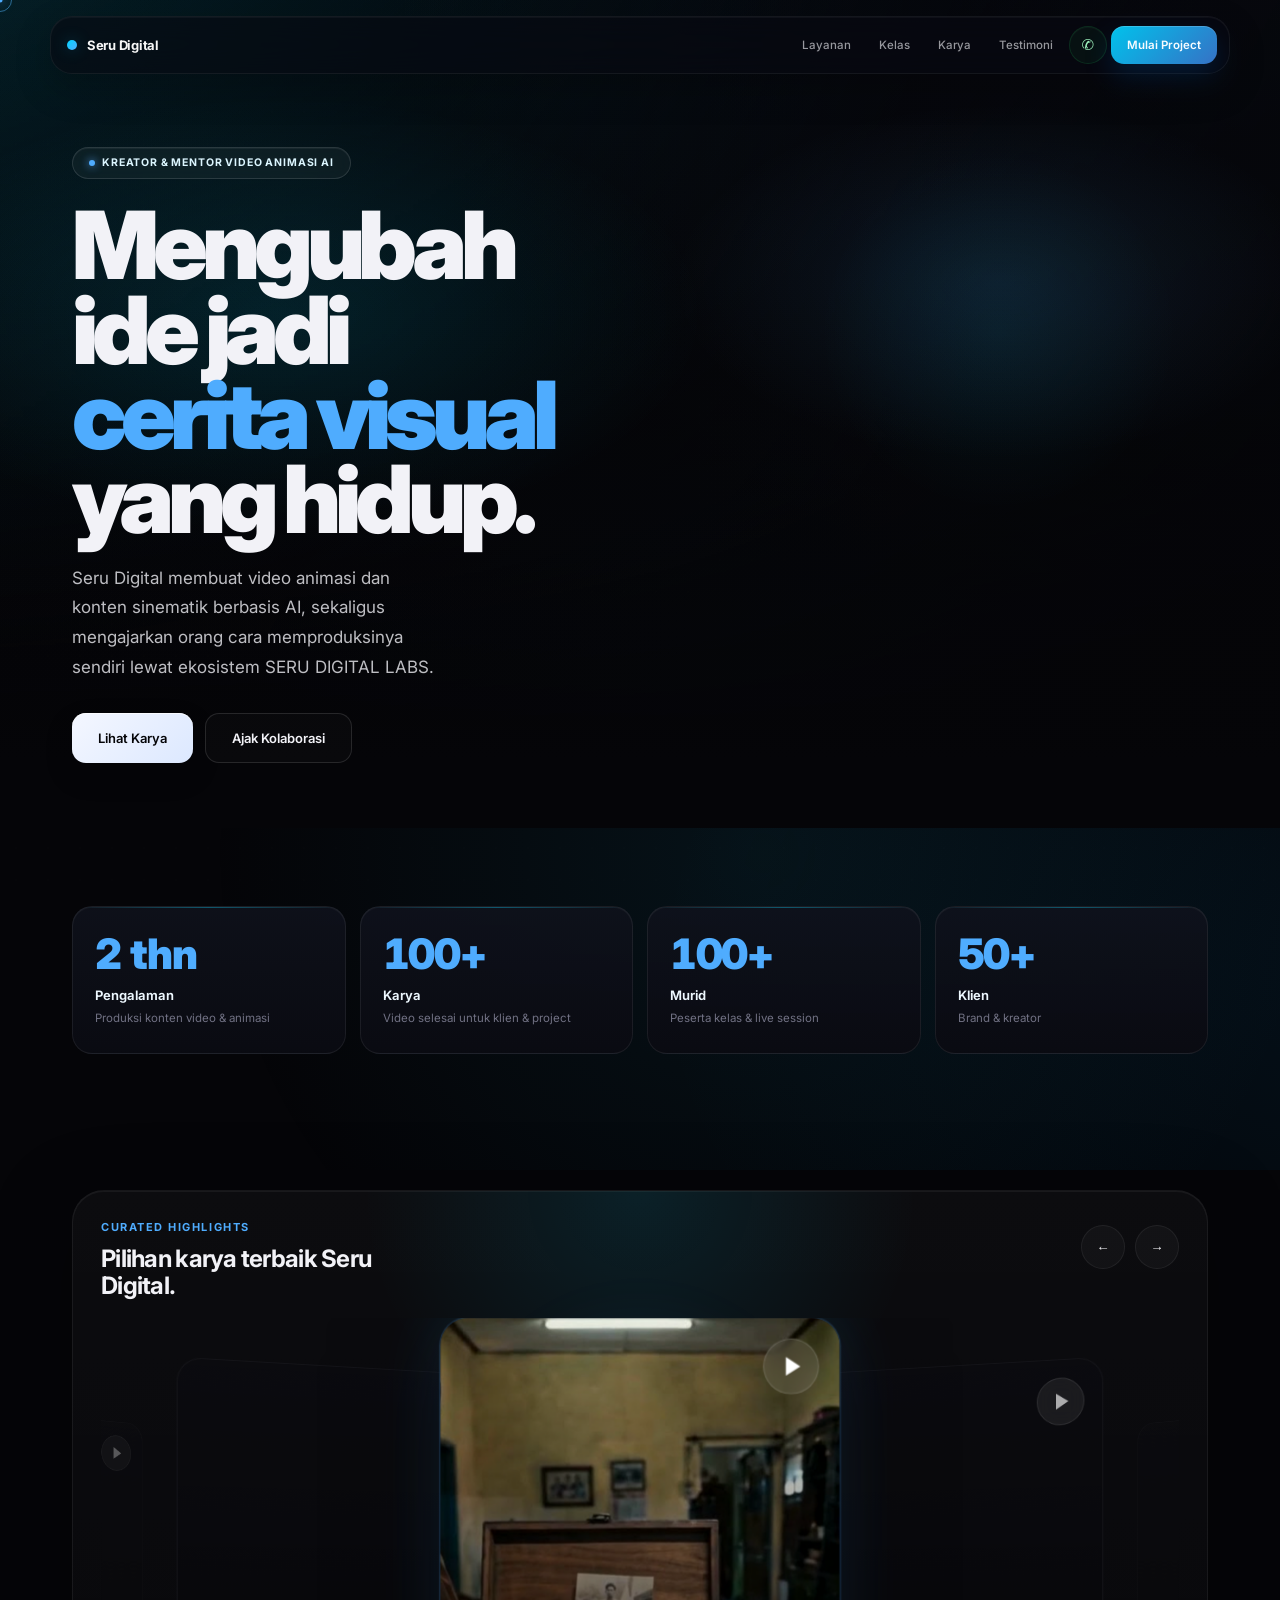
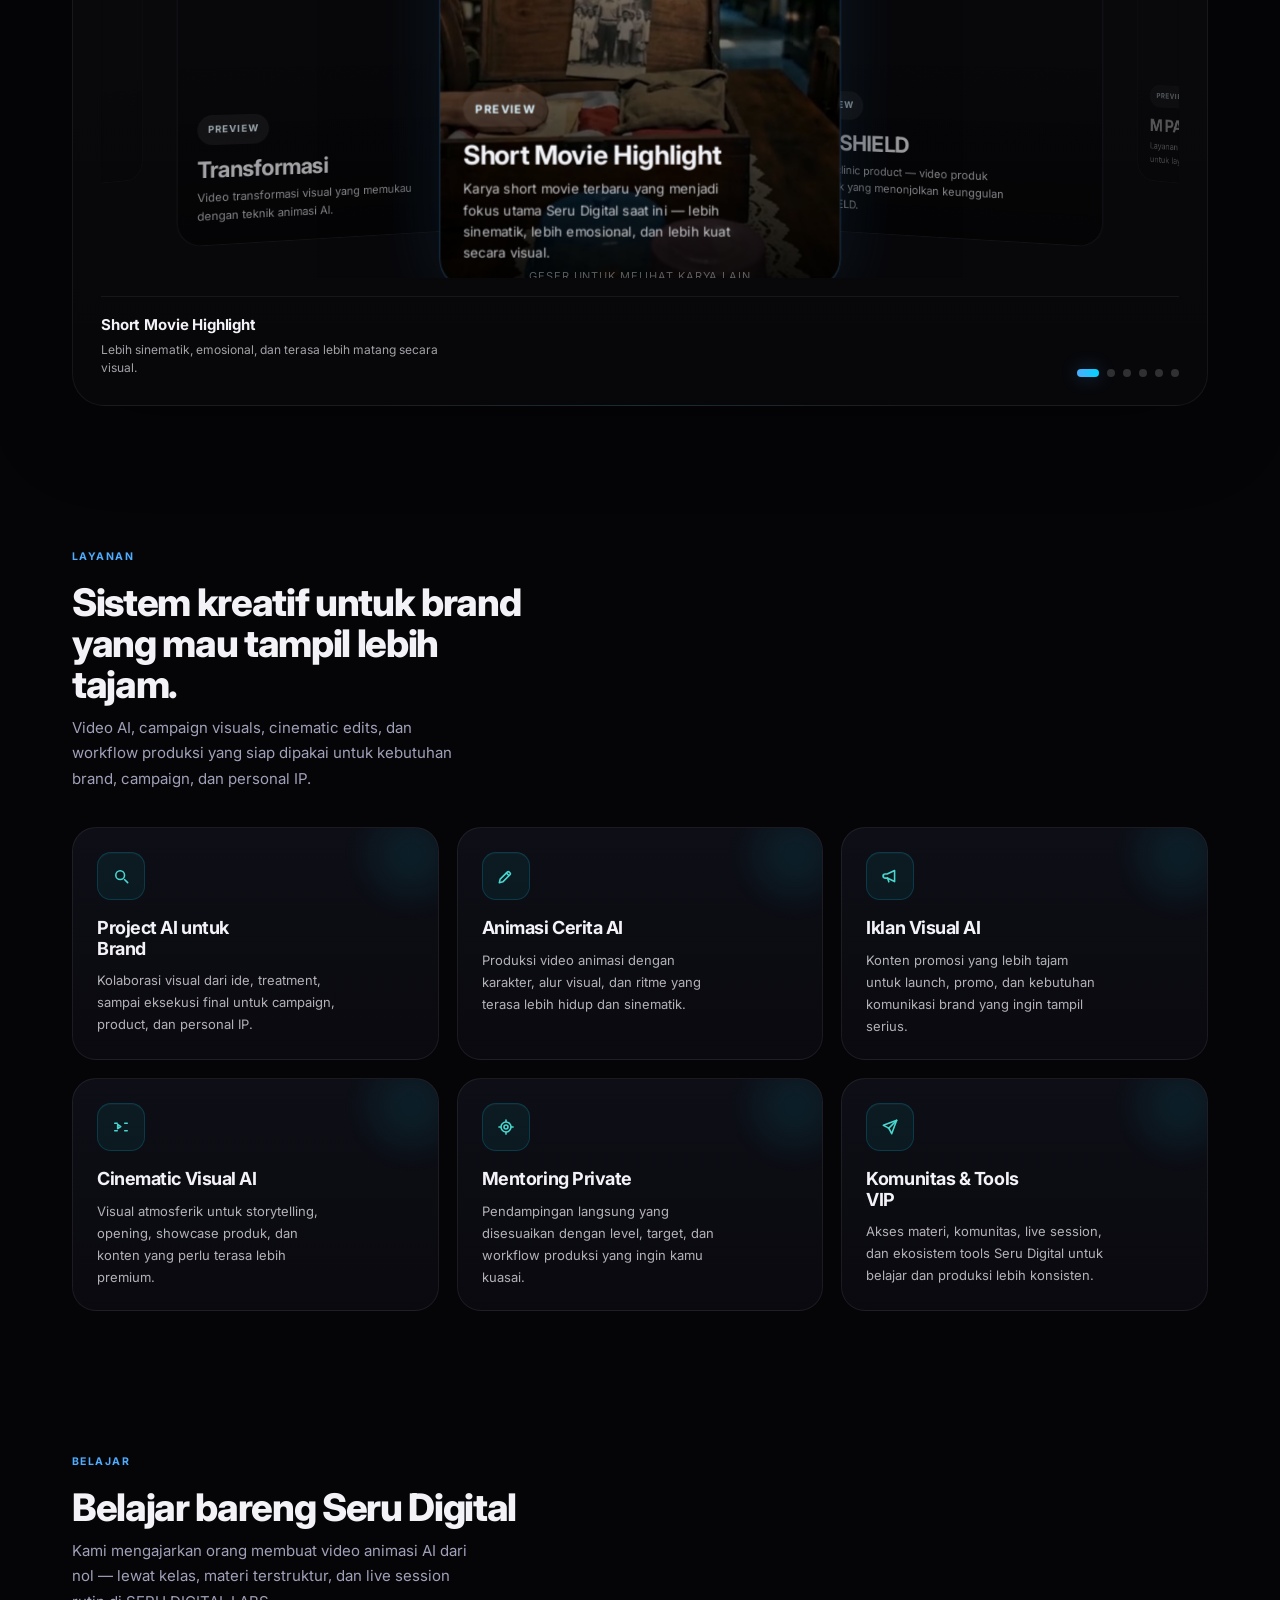
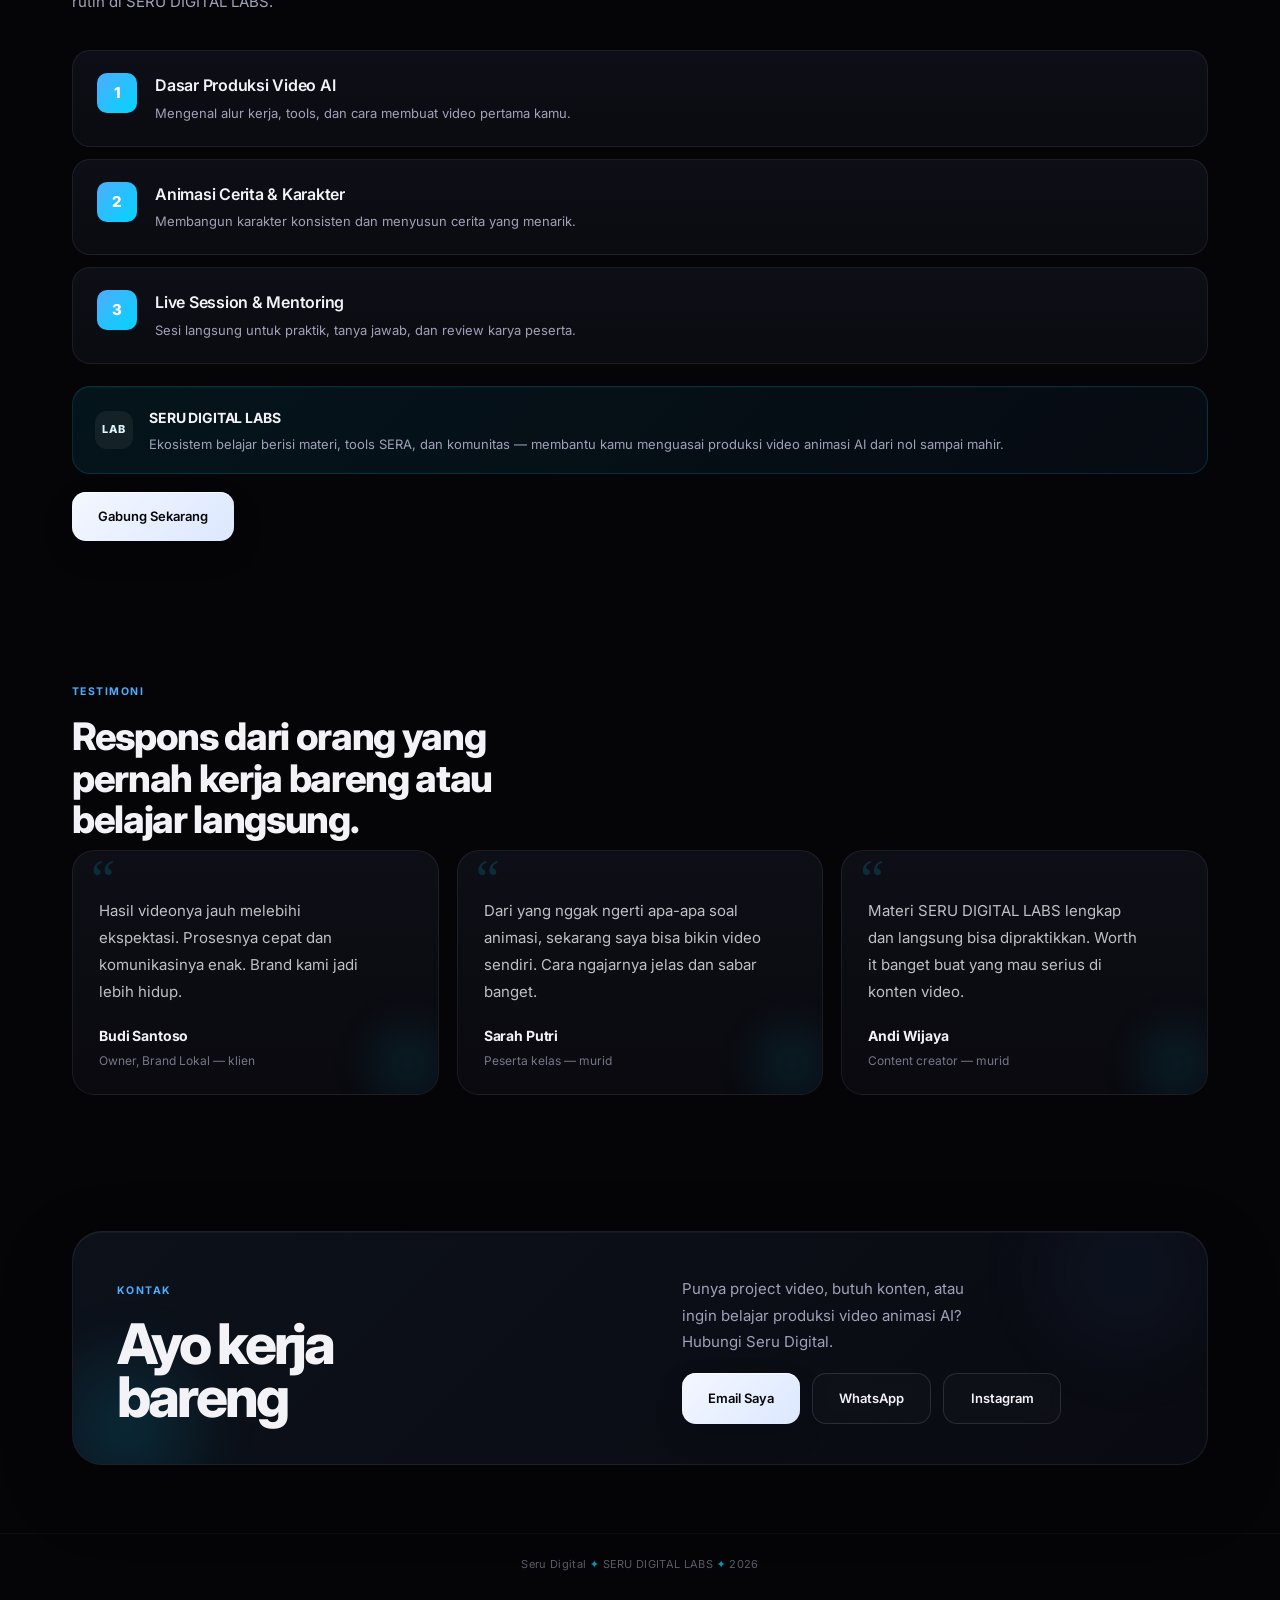
==== index.html @ b7c09e5e "refine: replace service letter badges with line icons" ====
<!DOCTYPE html>
<html lang="id">
<head>
<meta charset="UTF-8">
<meta name="viewport" content="width=device-width, initial-scale=1.0">
<title>Seru Digital</title>
<meta name="description" content="Seru Digital — Studio produksi video animasi & konten sinematik berbasis AI. Juga mentor kelas AI.">
<link rel="preconnect" href="https://fonts.googleapis.com">
<link rel="preconnect" href="https://fonts.gstatic.com" crossorigin>
<link href="https://fonts.googleapis.com/css2?family=Inter:opsz,wght@14..32,400;14..32,500;14..32,600;14..32,700;14..32,800;14..32,900&display=swap" rel="stylesheet">
<style>
:root{
  --bg:#050508;--s1:#0a0a10;--s2:#0f0f18;--s3:#151520;
  --t1:#f2f2f7;--t2:#a0a0b8;--t3:#5c5c72;
  --b1:rgba(255,255,255,.06);--b2:rgba(255,255,255,.10);--b3:rgba(255,255,255,.14);
  --accent:#4facfe;--accent2:#00d4ff;--glow:rgba(79,172,254,.14);
  --font:'Inter',system-ui,-apple-system,sans-serif;
  --maxw:1200px;--radius:14px;
}
*,*::before,*::after{box-sizing:border-box;margin:0;}
html{scroll-behavior:smooth;}
body{background:var(--bg);color:var(--t1);font-family:var(--font);line-height:1.6;-webkit-font-smoothing:antialiased;overflow-x:hidden;}
body::before{content:"";position:fixed;inset:-30%;z-index:-1;pointer-events:none;
  background:radial-gradient(ellipse at 14% 12%,rgba(0,210,255,.18),transparent 42%),
    radial-gradient(ellipse at 82% 18%,rgba(58,123,213,.15),transparent 38%),
    radial-gradient(ellipse at 56% 78%,rgba(14,116,144,.12),transparent 34%),
    radial-gradient(ellipse at 88% 86%,rgba(0,119,182,.10),transparent 30%);
  animation:aurora 26s ease-in-out infinite alternate;}
@keyframes aurora{0%{transform:translate(0,0) scale(1)}100%{transform:translate(30px,-22px) scale(1.08)}}

/* Subtle dot grid */
.bg-grid{position:fixed;inset:0;pointer-events:none;z-index:-1;opacity:.03;
  background-image:radial-gradient(rgba(255,255,255,.3) 1px,transparent 1px);
  background-size:32px 32px;}

/* Custom cursor */
.cursor{position:fixed;width:24px;height:24px;border-radius:50%;pointer-events:none;z-index:9999;
  border:1.5px solid rgba(79,172,254,.5);transform:translate(-50%,-50%);
  transition:width .2s,height .2s,border-color .2s;mix-blend-mode:screen;}
.cursor-dot{position:fixed;width:5px;height:5px;border-radius:50%;pointer-events:none;z-index:9999;
  background:var(--accent);transform:translate(-50%,-50%);box-shadow:0 0 12px var(--accent);}
.cursor.hover{width:48px;height:48px;border-color:var(--accent);background:rgba(79,172,254,.08);}
@media(max-width:768px),(pointer:coarse){.cursor,.cursor-dot{display:none;}}
img,svg,video{max-width:100%;display:block;}
a{color:inherit;text-decoration:none;}
::selection{background:var(--accent);color:#fff;}

.nav{position:fixed;top:16px;left:0;right:0;z-index:100;padding:0 18px;background:transparent;}
.nav-inner{max-width:1180px;margin:0 auto;padding:9px 12px 9px 16px;display:flex;align-items:center;justify-content:space-between;gap:16px;border:1px solid rgba(255,255,255,.06);border-radius:22px;background:rgba(8,10,18,.58);backdrop-filter:blur(18px);-webkit-backdrop-filter:blur(18px);box-shadow:0 14px 36px rgba(0,0,0,.22), inset 0 1px 0 rgba(255,255,255,.035);}
.nav-brand{display:flex;align-items:center;gap:10px;font-weight:700;font-size:13px;letter-spacing:-.02em;color:rgba(255,255,255,.97);}
.nav-brand::before{content:"";width:10px;height:10px;border-radius:50%;background:linear-gradient(135deg,var(--accent2),var(--accent));box-shadow:0 0 16px rgba(0,210,255,.28);}
.nav-menu{display:flex;gap:4px;align-items:center;}
.nav-menu a{font-size:11.5px;font-weight:500;padding:9px 12px;border-radius:999px;color:rgba(242,242,247,.62);transition:all .2s ease;}
.nav-menu a:hover{color:var(--t1);background:rgba(255,255,255,.035);}
.nav-wa{width:38px;height:38px;padding:0 !important;border-radius:999px !important;display:grid !important;place-items:center;border:1px solid rgba(37,211,102,.14);background:rgba(37,211,102,.05);color:#9cf1bc !important;box-shadow:inset 0 1px 0 rgba(255,255,255,.03);font-size:15px !important;}
.nav-wa:hover{transform:translateY(-1px);background:rgba(37,211,102,.09) !important;border-color:rgba(37,211,102,.22);color:#dcffe8 !important;box-shadow:none;}
.nav-cta{padding:10px 16px !important;border-radius:13px !important;font-size:11.5px !important;font-weight:600 !important;background:linear-gradient(135deg,rgba(0,210,255,.92),rgba(58,123,213,.92));color:#f7fcff!important;box-shadow:0 12px 28px rgba(0,85,170,.24), inset 0 1px 0 rgba(255,255,255,.18);}
.nav-cta:hover{transform:translateY(-1px);box-shadow:0 16px 30px rgba(0,85,170,.28), inset 0 1px 0 rgba(255,255,255,.22);filter:saturate(1.05);}
@media(max-width:768px){.nav-menu a:not(.nav-cta):not(.nav-wa){display:none;}.nav-inner{padding:8px 12px 8px 16px;}}

.hero{position:relative;min-height:92vh;display:flex;align-items:center;overflow:hidden;padding-top:82px;}
.hero-bg{position:absolute;inset:0;}
.hero-bg video{position:absolute;top:50%;left:50%;width:177.78vh;height:56.25vw;min-width:100%;min-height:100%;transform:translate(-50%,-50%);object-fit:cover;filter:brightness(.72) saturate(.94);}
.hero-bg::after{content:"";position:absolute;inset:0;
  background:radial-gradient(ellipse at 22% 38%,rgba(0,210,255,.11),transparent 30%),
    radial-gradient(ellipse at 78% 34%,rgba(79,172,254,.11),transparent 23%),
    radial-gradient(circle at 78% 40%,rgba(0,210,255,.07),transparent 16%),
    linear-gradient(90deg,rgba(5,5,8,.12) 0%,rgba(5,5,8,.28) 30%,rgba(5,5,8,.48) 52%,rgba(5,5,8,.72) 76%,rgba(5,5,8,.82) 100%),
    linear-gradient(180deg,rgba(5,5,8,.10),rgba(5,5,8,.48) 60%,var(--bg) 92%);}
.hero-content{position:relative;z-index:2;width:100%;max-width:var(--maxw);margin:0 auto;padding:0 32px;display:block;}
.hero-copy{max-width:690px;}
.hero-chip{display:inline-flex;align-items:center;gap:7px;padding:7px 16px;border:1px solid rgba(255,255,255,.12);border-radius:100px;
  font-size:10.5px;font-weight:700;letter-spacing:.08em;text-transform:uppercase;color:#dcf6ff;margin-bottom:24px;
  backdrop-filter:blur(8px);background:rgba(255,255,255,.04);animation:fadeUp .7s both;box-shadow:inset 0 1px 0 rgba(255,255,255,.05);}
.hero-chip::before{content:"";width:6px;height:6px;border-radius:50%;background:var(--accent);box-shadow:0 0 8px var(--accent);}
.hero h1{font-size:clamp(50px,7.4vw,94px);line-height:.9;font-weight:900;letter-spacing:-.065em;margin-bottom:22px;max-width:9.6ch;animation:fadeUp .7s .1s both;text-wrap:balance;}
.hero h1 em{font-style:normal;color:var(--accent);}
.hero-sub{font-size:clamp(14px,1.45vw,17px);color:rgba(242,242,247,.78);max-width:33ch;margin-bottom:30px;line-height:1.75;animation:fadeUp .7s .2s both;}
.hero-btns{display:flex;gap:12px;flex-wrap:wrap;animation:fadeUp .7s .3s both;}
.btn{display:inline-flex;align-items:center;gap:8px;padding:14px 26px;border-radius:14px;font-size:13px;font-weight:600;cursor:pointer;border:none;transition:all .25s;}
.btn-fill{background:linear-gradient(135deg,#f4f7ff,#dce8ff);color:#050508;box-shadow:0 12px 28px rgba(0,0,0,.18), inset 0 1px 0 rgba(255,255,255,.74);}
.btn-fill:hover{transform:translateY(-2px);box-shadow:0 14px 34px rgba(0,0,0,.24), inset 0 1px 0 rgba(255,255,255,.84);}
.btn-line{background:rgba(255,255,255,.02);color:var(--t1);border:1px solid rgba(255,255,255,.12);backdrop-filter:blur(6px);}
.btn-line:hover{transform:translateY(-2px);border-color:rgba(255,255,255,.22);background:rgba(255,255,255,.05);}
@keyframes fadeUp{from{opacity:0;transform:translateY(28px)}to{opacity:1;transform:translateY(0)}}
@media(max-width:600px){.hero{padding-top:100px;min-height:90vh;}.hero-content{padding:0 20px;}.hero-copy{max-width:none}}

.marquee-bar{background:linear-gradient(90deg,rgba(0,210,255,.06),rgba(0,180,255,.1),rgba(0,210,255,.06));border-bottom:1px solid rgba(0,210,255,.12);padding:8px 0;overflow:hidden;white-space:nowrap;position:relative;z-index:40;}
.marquee-inner{display:inline-flex;animation:scroll 20s linear infinite;gap:0;}
.marquee-inner span{color:rgba(0,210,255,.85);font-size:12.5px;font-weight:600;letter-spacing:.03em;padding:0 24px;}
@keyframes scroll{0%{transform:translateX(0)}100%{transform:translateX(-33.33%)}}

.section{padding:68px 0;position:relative;}
.section-inner{max-width:var(--maxw);margin:0 auto;padding:0 32px;}
.label{display:inline-block;font-size:10.5px;font-weight:700;letter-spacing:.14em;text-transform:uppercase;color:var(--accent);margin-bottom:16px;}
.section h2{font-size:clamp(24px,3.3vw,38px);font-weight:800;letter-spacing:-.035em;line-height:1.08;margin-bottom:10px;max-width:18ch;}
.section p.desc{color:rgba(242,242,247,.68);font-size:14px;max-width:40ch;margin-bottom:28px;line-height:1.7;}

/* Showcase reel */
.showcase-shell{position:relative;overflow:hidden;border:1px solid var(--b1);background:radial-gradient(circle at 50% 0%,rgba(0,212,255,.10),transparent 28%),linear-gradient(180deg,rgba(255,255,255,.03),rgba(255,255,255,.01));border-radius:32px;padding:28px;box-shadow:0 20px 80px rgba(0,0,0,.34), inset 0 1px 0 rgba(255,255,255,.05);}
.showcase-shell::before{content:"";position:absolute;left:50%;top:108px;transform:translateX(-50%);width:340px;height:340px;border-radius:50%;background:radial-gradient(circle,rgba(79,172,254,.20),rgba(79,172,254,0) 70%);filter:blur(24px);pointer-events:none;}
.showcase-top{display:flex;align-items:flex-start;justify-content:space-between;gap:24px;margin-bottom:18px;}
.showcase-kicker{font-size:11px;font-weight:700;letter-spacing:.14em;text-transform:uppercase;color:var(--accent);margin-bottom:8px;display:block;}
.showcase-top h3{font-size:clamp(18px,2vw,24px);line-height:1.15;letter-spacing:-.03em;max-width:20ch;font-weight:700;}
.showcase-nav{display:flex;gap:10px;flex:none;padding-top:6px;}
.showcase-btn{width:44px;height:44px;border-radius:50%;border:1px solid var(--b1);background:rgba(255,255,255,.03);color:var(--t1);cursor:pointer;transition:all .25s;}
.showcase-btn:hover{border-color:var(--accent);color:var(--accent);box-shadow:0 0 24px rgba(79,172,254,.18);}
.showcase-stage{position:relative;perspective:1800px;height:560px;padding:8px 0 0;overflow:hidden;user-select:none;touch-action:pan-y;cursor:grab;}
.showcase-stage.dragging{cursor:grabbing;}
.showcase-track{position:relative;height:100%;transform-style:preserve-3d;}
.showcase-caption{display:flex;justify-content:space-between;gap:18px;align-items:flex-end;margin-top:18px;padding-top:16px;border-top:1px solid rgba(255,255,255,.06);color:rgba(242,242,247,.66);font-size:12px;}
.showcase-caption strong{color:var(--t1);font-size:15px;display:block;margin-bottom:4px;letter-spacing:-.01em;}
.showcase-caption span{display:block;max-width:46ch;line-height:1.5;}
.showcase-dots{display:flex;gap:8px;align-items:center;flex:none;}
.showcase-dot{width:8px;height:8px;border-radius:50%;background:rgba(255,255,255,.16);transition:all .25s;}
.showcase-dot.active{width:22px;border-radius:999px;background:linear-gradient(90deg,var(--accent),var(--accent2));box-shadow:0 0 18px rgba(79,172,254,.3);}
.reel-card{position:absolute;top:0;left:50%;width:36%;height:100%;min-width:260px;border-radius:28px;overflow:hidden;border:1px solid var(--b1);background:var(--s1);cursor:pointer;transition:border-color .3s,box-shadow .45s,filter .25s;transform-style:preserve-3d;will-change:transform,opacity;}
.reel-card::before{content:"";position:absolute;inset:0;background:linear-gradient(180deg,rgba(0,0,0,.04),rgba(0,0,0,.62) 72%,rgba(0,0,0,.92));z-index:1;}
.reel-card img,.reel-card .reel-bg{position:absolute;inset:0;width:100%;height:100%;object-fit:cover;}
.reel-card.is-active{box-shadow:0 26px 100px rgba(0,0,0,.50),0 0 65px rgba(79,172,254,.16);border-color:rgba(79,172,254,.30);}
.reel-card:hover{border-color:rgba(79,172,254,.35);}
.showcase-stage::after{content:"Geser untuk melihat karya lain";position:absolute;left:50%;bottom:-8px;transform:translateX(-50%);font-size:11px;letter-spacing:.08em;text-transform:uppercase;color:rgba(255,255,255,.34);pointer-events:none;}
.reel-play{position:absolute;top:20px;right:20px;z-index:2;width:54px;height:54px;border-radius:50%;display:grid;place-items:center;background:rgba(255,255,255,.10);backdrop-filter:blur(10px);border:1px solid rgba(255,255,255,.16);}
.reel-play::before{content:"";display:block;margin-left:4px;border-left:14px solid #fff;border-top:9px solid transparent;border-bottom:9px solid transparent;}
.reel-meta{position:absolute;left:22px;right:22px;bottom:22px;z-index:2;}
.reel-pill{display:inline-flex;align-items:center;gap:8px;padding:8px 12px;border-radius:999px;background:rgba(255,255,255,.08);backdrop-filter:blur(12px);font-size:11px;font-weight:700;letter-spacing:.1em;text-transform:uppercase;color:#dff5ff;margin-bottom:14px;}
.reel-meta h4{font-size:clamp(18px,2vw,28px);line-height:1.08;letter-spacing:-.03em;margin-bottom:8px;}
.reel-meta p{color:rgba(242,242,247,.8);font-size:13px;max-width:34ch;}
@media(max-width:980px){.showcase-stage{height:430px}.reel-card{width:62%;min-width:0}.reel-card.pos-left,.reel-card.pos-right{opacity:.22}.reel-card.pos-far-left,.reel-card.pos-far-right{display:none}.showcase-top h3{max-width:16ch}.showcase-caption{flex-direction:column;align-items:flex-start;}}
@media(max-width:640px){.showcase-shell{padding:18px}.showcase-top{align-items:center}.showcase-top h3{max-width:none;font-size:18px}.showcase-stage{height:360px}.reel-card{width:84%}.reel-card.pos-left,.reel-card.pos-right{opacity:0;pointer-events:none}.showcase-stage::after{font-size:10px;bottom:-2px}}
.section p.desc{color:var(--t2);font-size:15px;max-width:44ch;margin-bottom:36px;}

/* Premium micro-interactions */
@keyframes fadeUp{from{opacity:0;transform:translateY(28px)}to{opacity:1;transform:translateY(0)}}
.reveal{opacity:0;transform:translateY(20px);transition:all .7s cubic-bezier(.16,1,.3,1);}
.reveal.visible{opacity:1;transform:translateY(0);}

.stats-wrap{margin-top:10px;position:relative;z-index:4;}
.stats{display:grid;grid-template-columns:repeat(4,minmax(0,1fr));gap:14px;align-items:stretch;}

.stat{background:linear-gradient(180deg,rgba(15,18,28,.9),rgba(10,11,18,.98));border:1px solid rgba(255,255,255,.07);border-radius:20px;padding:26px 22px;transition:all .35s cubic-bezier(.16,1,.3,1);position:relative;overflow:hidden;box-shadow:inset 0 1px 0 rgba(255,255,255,.03);}
.stat::before{content:"";position:absolute;left:0;top:0;width:100%;height:1px;background:linear-gradient(90deg,rgba(0,210,255,0),rgba(0,210,255,.45),rgba(0,210,255,0));opacity:.75;}
.stat::after{content:"";position:absolute;inset:0;background:radial-gradient(circle at 50% 0%,var(--glow),transparent 70%);opacity:0;transition:opacity .4s;}
.stat:hover{transform:translateY(-4px);border-color:rgba(0,210,255,.24);box-shadow:0 18px 50px rgba(0,0,0,.34),0 0 28px rgba(79,172,254,.08);}
.stat:hover::after{opacity:1;}
.stat-val{font-size:clamp(32px,4vw,42px);font-weight:900;color:var(--accent);letter-spacing:-.03em;line-height:1;font-variant-numeric:tabular-nums;}
.stat-lbl{font-weight:650;margin-top:10px;font-size:13px;color:#eef8ff;}
.stat-sub{color:rgba(160,160,184,.68);font-size:11.5px;margin-top:4px;line-height:1.5;}
@media(max-width:760px){.stats{grid-template-columns:repeat(2,1fr)}.stats-wrap{margin-top:4px}}

/* About */
.about-text p{color:var(--t2);font-size:16px;line-height:1.75;margin-bottom:14px;}

/* Services */
.svc-grid{display:grid;grid-template-columns:repeat(3,1fr);gap:18px;}
@media(max-width:900px){.svc-grid{grid-template-columns:repeat(2,1fr)}}
@media(max-width:560px){.svc-grid{grid-template-columns:1fr}}
.svc-card{background:linear-gradient(180deg,rgba(15,16,24,.92),rgba(10,10,16,.94));border:1px solid rgba(255,255,255,.07);border-radius:24px;padding:24px 24px 22px;transition:all .3s;position:relative;overflow:hidden;min-height:228px;display:flex;flex-direction:column;}
.svc-card::before{content:"";position:absolute;right:-38px;top:-38px;width:130px;height:130px;border-radius:50%;background:radial-gradient(circle,rgba(0,210,255,.12),transparent 68%);filter:blur(12px);opacity:.9;pointer-events:none;}
.svc-card:hover{transform:translateY(-6px);border-color:rgba(0,210,255,.26);box-shadow:0 22px 54px rgba(0,0,0,.34),0 0 34px rgba(0,210,255,.10);}
.svc-ico{width:48px;height:48px;margin-bottom:18px;border-radius:14px;display:grid;place-items:center;align-self:flex-start;background:rgba(0,210,255,.06);border:1px solid rgba(0,210,255,.18);box-shadow:inset 0 1px 0 rgba(255,255,255,.03);color:#49e0d7;}
.svc-ico svg{width:20px;height:20px;stroke:currentColor;stroke-width:1.9;fill:none;stroke-linecap:round;stroke-linejoin:round;opacity:.96;}
.svc-card h3{font-size:18px;font-weight:700;margin-bottom:10px;letter-spacing:-.025em;max-width:15ch;line-height:1.14;position:relative;z-index:1;}
.svc-card p{color:rgba(242,242,247,.72);font-size:13px;line-height:1.7;position:relative;z-index:1;max-width:30ch;}

/* Classes */
.class-list{display:grid;gap:12px;margin-bottom:22px;}
.class-item{display:flex;gap:18px;align-items:flex-start;background:linear-gradient(180deg,rgba(15,16,24,.92),rgba(11,12,18,.96));border:1px solid rgba(255,255,255,.07);border-radius:18px;padding:22px 24px;transition:all .25s;}
.class-item:hover{border-color:rgba(0,210,255,.24);transform:translateX(4px);box-shadow:0 16px 36px rgba(0,0,0,.22);}
.class-num{flex:none;width:40px;height:40px;border-radius:10px;background:linear-gradient(135deg,var(--accent),var(--accent2));display:grid;place-items:center;font-weight:800;font-size:15px;color:#fff;}
.class-item h3{font-size:16px;font-weight:600;margin-bottom:4px;letter-spacing:-.015em;}
.class-item p{color:var(--t2);font-size:13px;margin:0;line-height:1.6;}
.note-box{display:flex;gap:16px;align-items:center;background:linear-gradient(135deg,rgba(0,210,255,.08),rgba(58,123,213,.05));border:1px solid rgba(0,210,255,.16);border-radius:18px;padding:18px 22px;box-shadow:inset 0 1px 0 rgba(255,255,255,.03);}
.note-ico{width:38px;height:38px;border-radius:12px;background:rgba(255,255,255,.06);display:grid;place-items:center;font-size:11px;font-weight:800;letter-spacing:.12em;text-transform:uppercase;color:#dff6ff;flex:none;}
.note-box strong{font-size:14px;font-weight:700;letter-spacing:-.01em;}
.note-box p{color:var(--t2);font-size:13px;line-height:1.6;margin-top:4px;}
.note-cta{margin-top:18px;display:flex;justify-content:flex-start;}

/* Portfolio Filters */
.filter-bar{display:flex;gap:8px;flex-wrap:wrap;margin-bottom:24px;}
.filter-chip{padding:8px 18px;border-radius:100px;font-size:12px;font-weight:600;cursor:pointer;border:1px solid var(--b1);color:var(--t2);background:var(--s1);transition:all .25s;}
.filter-chip:hover,.filter-chip.active{border-color:var(--accent);color:var(--accent);background:rgba(79,172,254,.06);box-shadow:0 0 20px rgba(79,172,254,.1);}
.filter-chip.active{background:rgba(79,172,254,.1);border-color:var(--accent);color:var(--accent);}

/* Video Grid */
.v-grid{display:grid;grid-template-columns:repeat(2,1fr);gap:16px;}
@media(max-width:700px){.v-grid{grid-template-columns:1fr;}}
.v-card{position:relative;border-radius:var(--radius);overflow:hidden;cursor:pointer;
  background:var(--s1);border:1px solid var(--b1);transition:all .35s;}
.v-card:hover{transform:translateY(-5px);border-color:var(--b3);box-shadow:0 24px 60px rgba(0,0,0,.45);}
.v-card:hover .v-play-ico{transform:scale(1.06);opacity:1;}
.v-card:hover .v-thumb img{transform:scale(1.04);}
.v-thumb{aspect-ratio:16/9;position:relative;overflow:hidden;background:var(--s2);}
.v-thumb img{width:100%;height:100%;object-fit:cover;transition:transform .5s;}
.v-short img{transform:scale(1.45);object-position:center 25%;}
.v-card:hover .v-short img{transform:scale(1.55);}
.v-thumb-bg{position:absolute;inset:0;background-size:cover!important;background-position:center!important;
  background-repeat:no-repeat;transition:transform .5s;transform:scale(1.25);}
.v-card:hover .v-thumb-bg{transform:scale(1.35);}
.v-card:hover .v-thumb img{transform:scale(1.08);}
.v-thumb::after{content:"";position:absolute;inset:0;background:linear-gradient(0deg,rgba(5,5,8,.7) 0%,transparent 35%,transparent 75%);}
.v-play{position:absolute;inset:0;display:grid;place-items:center;z-index:2;opacity:.35;transition:all .3s;}
.v-play-ico{width:54px;height:54px;border-radius:50%;background:rgba(0,0,0,.35);backdrop-filter:blur(6px);border:1.5px solid rgba(255,255,255,.18);display:grid;place-items:center;}
.v-play-ico::after{content:"";border-left:15px solid #fff;border-top:8px solid transparent;border-bottom:8px solid transparent;margin-left:2px;}
.v-body{padding:16px 20px 20px;position:relative;z-index:1;}
.v-cat{font-size:9.5px;font-weight:700;letter-spacing:.08em;text-transform:uppercase;color:var(--accent);margin-bottom:3px;}
.v-body h3{font-size:18px;font-weight:700;letter-spacing:-.01em;margin-bottom:3px;}
.v-desc{color:var(--t3);font-size:12px;line-height:1.4;}

/* Testimonials */
.testi-grid{display:grid;grid-template-columns:repeat(3,1fr);gap:18px;}
@media(max-width:980px){.testi-grid{grid-template-columns:1fr}}
.testi-card{background:linear-gradient(180deg,rgba(15,16,24,.92),rgba(10,10,16,.96));border:1px solid rgba(255,255,255,.07);border-radius:22px;padding:30px 26px 24px;position:relative;transition:all .3s;overflow:hidden;min-height:212px;display:flex;flex-direction:column;justify-content:space-between;}
.testi-card::after{content:"";position:absolute;right:-30px;bottom:-30px;width:120px;height:120px;border-radius:50%;background:radial-gradient(circle,rgba(0,210,255,.10),transparent 72%);filter:blur(14px);pointer-events:none;}
.testi-card:hover{border-color:rgba(0,210,255,.22);box-shadow:0 18px 42px rgba(0,0,0,.24);}
.testi-card::before{content:"\201C";position:absolute;top:2px;left:18px;font-size:54px;font-family:Georgia,serif;color:rgba(0,210,255,.16);line-height:1;}
.testi-q{margin:16px 0 20px;color:rgba(242,242,247,.78);font-size:15px;line-height:1.8;max-width:31ch;}
.testi-n{font-weight:700;font-size:14px;letter-spacing:-.01em;}
.testi-r{color:rgba(160,160,184,.72);font-size:12px;margin-top:4px;}

/* Contact */
.contact-box{padding:44px 44px 40px;background:linear-gradient(135deg,rgba(13,18,28,.94),rgba(10,11,18,.985));border:1px solid rgba(255,255,255,.07);border-radius:30px;box-shadow:0 24px 70px rgba(0,0,0,.26), inset 0 1px 0 rgba(255,255,255,.04);position:relative;overflow:hidden;display:grid;grid-template-columns:minmax(0,1.05fr) minmax(320px,.95fr);gap:34px;align-items:center;}
.contact-box::before{content:"";position:absolute;inset:auto auto -72px -56px;width:220px;height:220px;border-radius:50%;background:radial-gradient(circle,rgba(0,210,255,.14),transparent 70%);filter:blur(18px);pointer-events:none;}
.contact-box::after{content:"";position:absolute;top:-80px;right:-40px;width:240px;height:240px;border-radius:50%;background:radial-gradient(circle,rgba(58,123,213,.08),transparent 72%);filter:blur(26px);pointer-events:none;}
.contact-copy,.contact-actions{position:relative;z-index:1;}
.contact-copy .label{margin-bottom:18px;}
.contact-box h2{font-size:clamp(34px,4.8vw,56px);line-height:.95;letter-spacing:-.055em;margin:0;max-width:9ch;}
.contact-actions{display:flex;flex-direction:column;align-items:flex-start;gap:18px;}
.contact-box p{color:var(--t2);font-size:15px;line-height:1.75;max-width:35ch;margin:0;}
.contact-cta{display:flex;gap:12px;justify-content:flex-start;flex-wrap:wrap;}
.contact-cta .btn{min-width:118px;justify-content:center;}

footer{padding:22px 32px 34px;text-align:center;color:rgba(160,160,184,.55);font-size:11px;letter-spacing:.03em;border-top:1px solid rgba(255,255,255,.04);}
footer em{font-style:normal;color:rgba(0,210,255,.72);}
@media(max-width:860px){.contact-box{grid-template-columns:1fr;padding:38px 24px 34px;gap:18px;text-align:left;}.contact-box h2{max-width:12ch;font-size:clamp(30px,9vw,42px);}.contact-actions{align-items:flex-start;}.contact-cta{justify-content:flex-start;}.contact-cta .btn{min-width:0;}}

.modal{display:none;position:fixed;inset:0;z-index:200;background:rgba(0,0,0,.94);backdrop-filter:blur(12px);align-items:center;justify-content:center;}
.modal.open{display:flex;}
.modal-x{position:absolute;top:24px;right:24px;z-index:201;width:40px;height:40px;border-radius:50%;border:1px solid rgba(255,255,255,.12);background:rgba(0,0,0,.5);color:#fff;font-size:18px;cursor:pointer;display:grid;place-items:center;transition:all .2s;}
.modal-x:hover{background:rgba(255,255,255,.1);}
.modal-vid{width:min(92vw,1000px);aspect-ratio:16/9;}
.modal-vid iframe{width:100%;height:100%;border:0;border-radius:10px;}

.reveal{opacity:1;transform:none;transition:opacity .65s cubic-bezier(.25,.6,.2,1),transform .65s cubic-bezier(.25,.6,.2,1);}
.reveal.in{opacity:1;transform:translateY(0);}
@media(prefers-reduced-motion){.reveal{opacity:1;transform:none}}
</style></head><body>
<div class="bg-grid"></div>
<div class="cursor"></div>
<div class="cursor-dot"></div>
<div id="app"></div>
<script>
(function(){
let E=s=>{let d=document.createElement('span');d.textContent=s??"";return d.innerHTML;};
let ytId=u=>{let m=String(u??"").match(/(?:youtu\.be\/|youtube\.com\/(?:watch\?v=|embed\/|shorts\/))([\w-]{11})/);return m?m[1]:u;};
let thumb=id=>'https://i.ytimg.com/vi/'+id+'/maxresdefault.jpg';
let customThumbs={'v6Kiu2qaIsY':'/assets/shortmovie-highlight-hd.jpg'};
let nl2p=t=>String(t??"").split(/\n{2,}|\n/).filter(x=>x.trim()).map(p=>'<p>'+E(p)+'</p>').join('');

function sec(id,label,title,desc,body){
  return `<section id="${id}" class="section reveal"><div class="section-inner"><span class="label">${E(label)}</span><h2>${E(title)}</h2>${desc?`<p class="desc">${E(desc)}</p>`:''}${body}</div></section>`;
}

function serviceIcon(name='orbit'){
  const icons={
    orbit:`<svg viewBox="0 0 24 24" aria-hidden="true"><circle cx="11" cy="11" r="5.25"></circle><path d="M16.2 16.2L20 20"></path></svg>`,
    pen:`<svg viewBox="0 0 24 24" aria-hidden="true"><path d="M4 20l4.2-1 8.5-8.5a1.7 1.7 0 0 0 0-2.4l-.8-.8a1.7 1.7 0 0 0-2.4 0L5 15.8 4 20Z"></path><path d="M12.6 8.6l2.8 2.8"></path></svg>`,
    megaphone:`<svg viewBox="0 0 24 24" aria-hidden="true"><path d="M4 13.5V10.5"></path><path d="M6 14.5h2.6l8.9 4.2V5.3L8.6 9.5H6a2 2 0 0 0-2 2v1a2 2 0 0 0 2 2Z"></path><path d="M9 14.3 10.6 19"></path></svg>`,
    frame:`<svg viewBox="0 0 24 24" aria-hidden="true"><path d="M8 9l3.7 2.5L8 14z"></path><path d="M4.5 7.5h3"></path><path d="M4.5 16.5h3"></path><path d="M16.5 7.5h3"></path><path d="M16.5 16.5h3"></path></svg>`,
    target:`<svg viewBox="0 0 24 24" aria-hidden="true"><circle cx="12" cy="12" r="6"></circle><circle cx="12" cy="12" r="2.4"></circle><path d="M12 3.5v2"></path><path d="M12 18.5v2"></path><path d="M3.5 12h2"></path><path d="M18.5 12h2"></path></svg>`,
    send:`<svg viewBox="0 0 24 24" aria-hidden="true"><path d="M20 4 10.2 13.8"></path><path d="M20 4 14 20l-3.4-6.6L4 10z"></path></svg>`
  };
  return icons[name]||icons.orbit;
}

function render(){
  let D=window.SD||{};
  let brand=D.brand||"Seru Digital";
  let hvid=D.heroVideo||"/mascot.mp4";
  let vids=D.videos||[];

  let catAssign={};
  (D.videos||[]).forEach((v,i)=>{
    let t=v.title||'';let d=v.desc||'';
    if(/beauty|product|fashion|klinik|iklan|komersil/i.test(t+' '+d))catAssign[i]='Commercial';
    else if(/layanan|masyarakat|paspor|public|ilm/i.test(t+' '+d))catAssign[i]='Public Service';
    else if(/social|met gala|transform/i.test(t+' '+d))catAssign[i]='Social Content';
    else if(/edukasi|sejarah|pendidikan|education|talking/i.test(t+' '+d))catAssign[i]='Educational';
    else catAssign[i]='Commercial';
  });
  let usedCats=[...new Set(Object.values(catAssign))];

  let nav=`<nav class="nav"><div class="nav-inner"><span class="nav-brand">${E(brand)}</span><div class="nav-menu"><a href="#layanan">Layanan</a><a href="#kelas">Kelas</a><a href="#karya">Karya</a><a href="#testimoni">Testimoni</a>${D.whatsapp?`<a class="nav-wa" href="${E(D.whatsapp)}" target="_blank" aria-label="Chat WhatsApp">✆</a>`:''}<a class="nav-cta" href="#kontak">Mulai Project</a></div></div></nav>`;

  let heroBg=`<div class="hero-bg"><video autoplay muted loop playsinline preload="auto" src="${E(hvid)}"></video></div>`;
  let hero=`<section class="hero">${heroBg}<div class="hero-content"><div class="hero-copy">
    <span class="hero-chip">${E(D.heroEyebrow||'Kreator & Mentor Video Animasi AI')}</span>
    <h1>${(D.heroTitle||'Mengubah ide jadi cerita visual yang hidup.').replace('cerita visual','<em>cerita visual</em>')}</h1>
    <p class="hero-sub">${E(D.heroText||'Seru Digital membuat video animasi dan konten sinematik berbasis AI, sekaligus mengajarkan orang cara memproduksinya sendiri lewat ekosistem SERU DIGITAL LABS.')}</p>
    <div class="hero-btns"><a class="btn btn-fill" href="#karya">Lihat Karya</a><a class="btn btn-line" href="#kontak">Ajak Kolaborasi</a></div>
  </div></div></section>`;

  let featured=vids.slice(0,Math.min(vids.length,6));
  let reelCard=(v,pos)=>{
    if(!v)return '<div></div>';
    let id=ytId(v.youtube),img=id?(customThumbs[id]||thumb(id)):'';
    return `<article class="reel-card ${pos}" data-video="${E(v.youtube||'')}" tabindex="0"><img src="${E(img)}" alt="${E(v.title||'Video showcase')}" loading="lazy" onerror="this.src='https://img.youtube.com/vi/${id}/hqdefault.jpg'"><div class="reel-play"></div><div class="reel-meta"><div class="reel-pill">Featured Work</div><h4>${E(v.title||'Untitled')}</h4><p>${E(v.desc||'Karya pilihan Seru Digital untuk brand, storytelling, dan campaign visual.')}</p></div></article>`;
  };
  let showcaseSec='';
  if(featured.length>=1){
    showcaseSec=`<section id="karya" class="section reveal"><div class="section-inner"><div class="showcase-shell"><div class="showcase-top"><div><span class="showcase-kicker">Curated Highlights</span><h3>Pilihan karya terbaik Seru Digital.</h3></div><div class="showcase-nav"><button class="showcase-btn" id="showPrev" aria-label="Sebelumnya">←</button><button class="showcase-btn" id="showNext" aria-label="Berikutnya">→</button></div></div><div class="showcase-stage" id="showcaseStage"><div class="showcase-track" id="showcaseTrack" data-items='${E(JSON.stringify(featured))}'></div></div><div class="showcase-caption"><div><strong id="showcaseTitle">Featured Work</strong><span id="showcaseMeta">Selected project showcase</span></div><div class="showcase-dots" id="showcaseDots"></div></div></div></div></section>`;
  }

  let statsHtml='<div class="stats">'+(D.stats||[]).map(s=>`<div class="stat"><div class="stat-val" data-target="${E(s.value)}">0</div><div class="stat-lbl">${E(s.label)}</div><div class="stat-sub">${E(s.caption)}</div></div>`).join('')+'</div>';
  let statsSec=`<section id="stats" class="section reveal"><div class="section-inner"><div class="stats-wrap">${statsHtml}</div></div></section>`;

  let svcHtml='<div class="svc-grid">'+(D.services||[]).map(s=>`<div class="svc-card"><div class="svc-ico">${serviceIcon(s.icon)}</div><h3>${E(s.title)}</h3><p>${E(s.desc)}</p></div>`).join('')+'</div>';
  let svcSec=sec('layanan','Layanan','Sistem kreatif untuk brand yang mau tampil lebih tajam.','Video AI, campaign visuals, cinematic edits, dan workflow produksi yang siap dipakai untuk kebutuhan brand, campaign, dan personal IP.',svcHtml);

  let classHtml='<div class="class-list">'+(D.classItems||[]).map((c,i)=>`<div class="class-item"><div class="class-num">${i+1}</div><div><h3>${E(c.title)}</h3><p>${E(c.desc)}</p></div></div>`).join('')+
    '</div><div class="note-box"><div class="note-ico">LAB</div><div><strong>SERU DIGITAL LABS</strong><p>Ekosistem belajar berisi materi, tools SERA, dan komunitas — membantu kamu menguasai produksi video animasi AI dari nol sampai mahir.</p></div></div>'+
    '<div class="note-cta"><a class="btn btn-fill" href="'+(D.whatsapp||'#kontak')+'" target="_blank">Gabung Sekarang</a></div>';
  let classSec=sec('kelas','Belajar',D.classTitle||'Belajar bareng Seru Digital',D.classText||'Belajar produksi video AI tanpa bahasa ribet. Fokus ke workflow yang benar-benar kepakai buat bikin karya dan project klien.',classHtml);

  let filterBar='<div class="filter-bar"><button class="filter-chip active" data-cat="all">Semua</button>';
  usedCats.forEach(c=>{filterBar+=`<button class="filter-chip" data-cat="${E(c)}">${E(c)}</button>`;});
  filterBar+='</div>';

  let vidHtml='<div class="v-grid">'+(D.videos||[]).map((v,i)=>{
    let id=ytId(v.youtube),img=id?thumb(id):'';
    let isShort=/shorts/.test(v.youtube||'');
    let thumbHtml='';
    if(id){
      if(isShort){
        thumbHtml=`<div class="v-thumb-bg" style="background-image:url('${img}');background-size:cover;background-position:center"></div>`;
      }else{
        thumbHtml=`<img src="${E(img)}" alt="${E(v.title)}" loading="lazy" onerror="this.src='https://img.youtube.com/vi/${id}/sddefault.jpg'">`;
      }
    }
    return `<article class="v-card" data-cat="${E(catAssign[i]||'Commercial')}" data-video="${E(v.youtube)}"><div class="v-thumb${isShort?' v-short':''}">${thumbHtml}<div class="v-play"><div class="v-play-ico"></div></div></div><div class="v-body"><div class="v-cat">${E(catAssign[i]||'Commercial')}</div><h3>${E(v.title)}</h3><div class="v-desc">${E(v.desc)}</div></div></article>`;
  }).join('')+'</div>';
  let testiHtml='<div class="testi-grid">'+(D.testimonials||[]).map(t=>`<div class="testi-card"><p class="testi-q">${E(t.quote)}</p><div class="testi-n">${E(t.name)}</div><div class="testi-r">${E(t.meta)}</div></div>`).join('')+'</div>';
  let testiSec=sec('testimoni','Testimoni','Respons dari orang yang pernah kerja bareng atau belajar langsung.','',testiHtml);

  let ctBtns='<a class="btn btn-fill" href="mailto:'+E(D.email)+'">Email Saya</a>'+
    (D.whatsapp?'<a class="btn btn-line" href="'+E(D.whatsapp)+'" target="_blank">WhatsApp</a>':'')+
    (D.instagram?'<a class="btn btn-line" href="'+E(D.instagram)+'" target="_blank">Instagram</a>':'');
  let contactSec=`<section id="kontak" class="section reveal"><div class="section-inner"><div class="contact-box"><div class="contact-copy"><span class="label">Kontak</span><h2>${E(D.contactTitle||'Ayo kerja bareng')}</h2></div><div class="contact-actions"><p>${E(D.contactText||'Punya project video, butuh konten, atau ingin belajar? Hubungi Seru Digital.')}</p><div class="contact-cta">${ctBtns}</div></div></div></div></section>`;

  let footer=`<footer>${E(brand)} <em>✦</em> SERU DIGITAL LABS <em>✦</em> 2026</footer>`;
  let modal=`<div class="modal" id="videoModal"><button class="modal-x" id="modalClose">&times;</button><div class="modal-vid"><iframe id="modalIframe" src="" allow="autoplay;encrypted-media" allowfullscreen></iframe></div></div>`;

  document.getElementById("app").innerHTML=nav+hero+statsSec+showcaseSec+svcSec+classSec+testiSec+contactSec+footer+modal;
  init();
}

function init(){
  let showcaseTrack=document.getElementById('showcaseTrack');
  if(showcaseTrack){
    let showcaseStage=document.getElementById('showcaseStage');
    let items=[];
    try{items=JSON.parse(showcaseTrack.dataset.items||'[]')}catch{}
    let progress=0;
    let drag={active:false,startX:0,currentX:0,moved:false,startProgress:0};
    let dots=document.getElementById('showcaseDots');
    let titleEl=document.getElementById('showcaseTitle');
    let metaEl=document.getElementById('showcaseMeta');
    if(dots){dots.innerHTML=items.map((_,i)=>`<span class="showcase-dot${i===0?' active':''}"></span>`).join('');}
    const rel=(i,p=progress)=>{
      let diff=i-p;
      let half=items.length/2;
      while(diff>half) diff-=items.length;
      while(diff<-half) diff+=items.length;
      return diff;
    };
    const applyTransforms=()=>{
      if(!items.length)return;
      let cards=showcaseTrack.querySelectorAll('.reel-card');
      cards.forEach((card,i)=>{
        let r=rel(i);
        let abs=Math.abs(r);
        let x=r*305;
        let scale=Math.max(.58,1-(abs*.16));
        let rot=-r*26;
        let opacity=Math.max(0,1-(abs*.34));
        let z=60-(abs*28);
        let blur=Math.max(0,(abs-1.4)*1.2);
        card.style.transform=`translateX(calc(-50% + ${x}px)) rotateY(${rot}deg) scale(${scale}) translateZ(${z}px)`;
        card.style.opacity=String(opacity);
        card.style.zIndex=String(Math.round(100-abs*10));
        card.style.filter=`blur(${blur}px) saturate(${Math.max(.68,1-abs*.12)})`;
        card.classList.toggle('is-active', abs<0.5);
        card.style.pointerEvents = abs>2.6 ? 'none' : 'auto';
      });
      let cur=items[((Math.round(progress)%items.length)+items.length)%items.length];
      if(titleEl) titleEl.textContent=cur.title||'Featured Work';
      if(metaEl) metaEl.textContent=(cur.desc||'Selected project showcase').replace('Karya short movie terbaru yang menjadi fokus utama Seru Digital saat ini — ','').replace('lebih sinematik, lebih emosional, dan lebih kuat secara visual.','Lebih sinematik, emosional, dan terasa lebih matang secara visual.');
      dots?.querySelectorAll('.showcase-dot').forEach((d,i)=>d.classList.toggle('active',i===((Math.round(progress)%items.length)+items.length)%items.length));
    };
    let paint=()=>{
      if(!items.length)return;
      showcaseTrack.innerHTML=items.map((v,i)=>{
        let id=ytId(v.youtube),img=id?(customThumbs[id]||thumb(id)):'';
        return `<article class="reel-card" data-index="${i}" data-video="${E(v.youtube||'')}" tabindex="0"><img src="${E(img)}" alt="${E(v.title||'Video showcase')}" loading="lazy" onerror="this.src='https://img.youtube.com/vi/${id}/hqdefault.jpg'"><div class="reel-play"></div><div class="reel-meta"><div class="reel-pill">Preview</div><h4>${E(v.title||'Untitled')}</h4><p>${E(v.desc||'Karya pilihan Seru Digital.')}</p></div></article>`;
      }).join('');
      showcaseTrack.querySelectorAll('.reel-card').forEach(c=>c.addEventListener('click',()=>{
        if(drag.moved){drag.moved=false;return;}
        let vid=c.dataset.video,id=ytId(vid),modal=document.getElementById('videoModal'),iframe=document.getElementById('modalIframe');if(!id)return;iframe.src='https://www.youtube.com/embed/'+id+'?autoplay=1&rel=0';modal.classList.add('open');document.body.style.overflow='hidden';
      }));
      applyTransforms();
    };
    paint();
    document.getElementById('showPrev')?.addEventListener('click',()=>{progress-=1;applyTransforms();});
    document.getElementById('showNext')?.addEventListener('click',()=>{progress+=1;applyTransforms();});
    let start=(x)=>{drag.active=true;drag.startX=x;drag.currentX=x;drag.moved=false;drag.startProgress=progress;showcaseStage.classList.add('dragging');};
    let move=(x)=>{if(!drag.active)return; drag.currentX=x; let dx=x-drag.startX; if(Math.abs(dx)>8) drag.moved=true; progress=drag.startProgress-(dx/260); applyTransforms();};
    let end=(x)=>{if(!drag.active)return; drag.active=false; showcaseStage.classList.remove('dragging'); let target=Math.round(progress); let startP=progress; let startT=performance.now(); let dur=320; let anim=(now)=>{ let t=Math.min(1,(now-startT)/dur); let e=1-Math.pow(1-t,3); progress=startP+(target-startP)*e; applyTransforms(); if(t<1) requestAnimationFrame(anim); else progress=target; }; requestAnimationFrame(anim); };
    showcaseStage.addEventListener('mousedown',e=>start(e.clientX));
    window.addEventListener('mousemove',e=>move(e.clientX));
    window.addEventListener('mouseup',e=>end(e.clientX));
    showcaseStage.addEventListener('touchstart',e=>start(e.touches[0].clientX),{passive:true});
    window.addEventListener('touchmove',e=>move(e.touches[0].clientX),{passive:true});
    window.addEventListener('touchend',e=>end((e.changedTouches&&e.changedTouches[0]&&e.changedTouches[0].clientX)||drag.startX),{passive:true});
    // auto-rotate dimatikan dulu agar tidak bentrok dengan progress-based wheel
  }

  document.querySelectorAll('a[href^="#"]').forEach(a=>a.addEventListener("click",function(e){
    e.preventDefault();let t=document.querySelector(this.getAttribute("href"));if(t)t.scrollIntoView({behavior:"smooth"});
  }));
  let formatStatValue=(raw,v)=> raw.includes('thn') ? `${v} thn` : `${v}${raw.replace(/[\d\s]/g,'')||''}`;
  let animateStatCounter=(el)=>{
    if(!el) return;
    let raw=(el.dataset.target||'0').trim();
    let num=parseInt(raw.replace(/\D/g,''),10)||0;
    let duration=950;
    let start=null;
    let token=String(Date.now()+Math.random());
    el.dataset.animToken=token;
    el.textContent=formatStatValue(raw,0);
    let tick=(ts)=>{
      if(el.dataset.animToken!==token) return;
      if(start===null) start=ts;
      let p=Math.min(1,(ts-start)/duration);
      let eased=1-Math.pow(1-p,3);
      let current=Math.round(num*eased);
      el.textContent=formatStatValue(raw,current);
      if(p<1) requestAnimationFrame(tick);
      else el.textContent=raw;
    };
    requestAnimationFrame(tick);
  };
  let bindStatCounters=()=>{
    let cards=document.querySelectorAll('.stat');
    if(!cards.length) return;
    cards.forEach(card=>{
      let val=card.querySelector('.stat-val[data-target]');
      if(!val) return;
      val.textContent=(val.dataset.target||'0').trim();
      let trigger=()=>animateStatCounter(val);
      card.addEventListener('mouseenter',trigger);
      card.addEventListener('focusin',trigger);
    });
  };
  bindStatCounters();
  document.querySelector(".filter-bar")?.addEventListener("click",function(e){
    let btn=e.target.closest(".filter-chip");if(!btn)return;
    this.querySelectorAll(".filter-chip").forEach(b=>b.classList.remove("active"));
    btn.classList.add("active");
    document.querySelectorAll(".v-card").forEach(c=>c.style.display=(btn.dataset.cat==="all"||c.dataset.cat===btn.dataset.cat)?"":"none");
  });
  let modal=document.getElementById("videoModal"),iframe=document.getElementById("modalIframe");
  document.querySelectorAll(".v-card").forEach(c=>c.addEventListener("click",()=>{
    let vid=c.dataset.video,id=ytId(vid);if(!id)return;
    iframe.src="https://www.youtube.com/embed/"+id+"?autoplay=1&rel=0";modal.classList.add("open");document.body.style.overflow="hidden";
  }));
  let close=()=>{modal.classList.remove("open");iframe.src="";document.body.style.overflow="";};
  document.getElementById("modalClose").addEventListener("click",close);
  modal.addEventListener("click",e=>{if(e.target===modal)close()});
  document.addEventListener("keydown",e=>{if(e.key==="Escape")close()});
  let obs=new IntersectionObserver((es)=>{es.forEach(e=>{if(e.isIntersecting){e.target.classList.add("in");obs.unobserve(e.target);}})},{threshold:.06,rootMargin:"0px 0px -16px 0px"});
  document.querySelectorAll(".reveal").forEach(el=>{el.classList.add("in");obs.observe(el);});
  // Custom cursor
  let cr=document.querySelector(".cursor"),cd=document.querySelector(".cursor-dot");
  document.addEventListener("mousemove",e=>{let x=e.clientX,y=e.clientY;cr.style.left=x+"px";cr.style.top=y+"px";cd.style.left=x+"px";cd.style.top=y+"px";});
  document.querySelectorAll("a,button,.v-card,.filter-chip,.btn").forEach(el=>{
    el.addEventListener("mouseenter",()=>cr.classList.add("hover"));
    el.addEventListener("mouseleave",()=>cr.classList.remove("hover"));
  });
}

window.SD={};
fetch("data/content.json",{cache:"no-store"}).then(r=>r.ok?r.json():null).then(j=>{window.SD=j||{};render();}).catch(()=>render());
})();
</script></body></html>
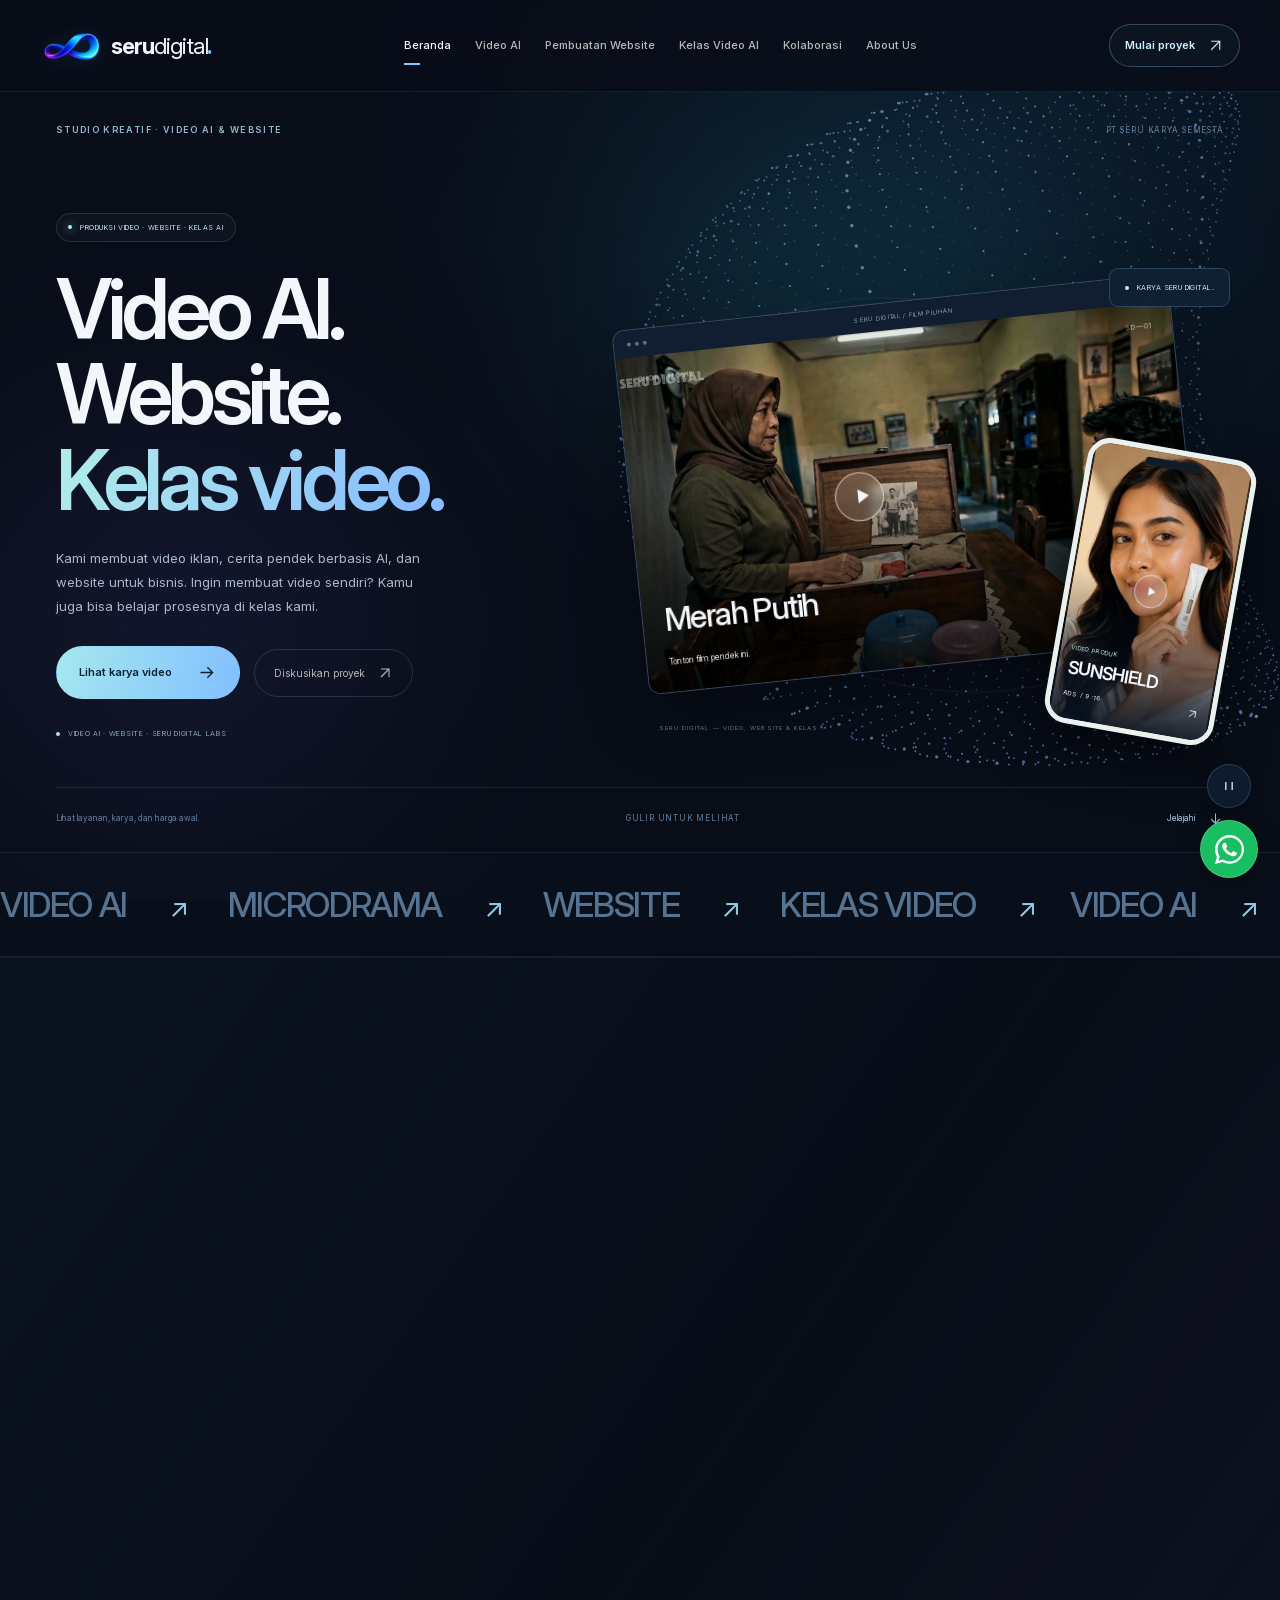
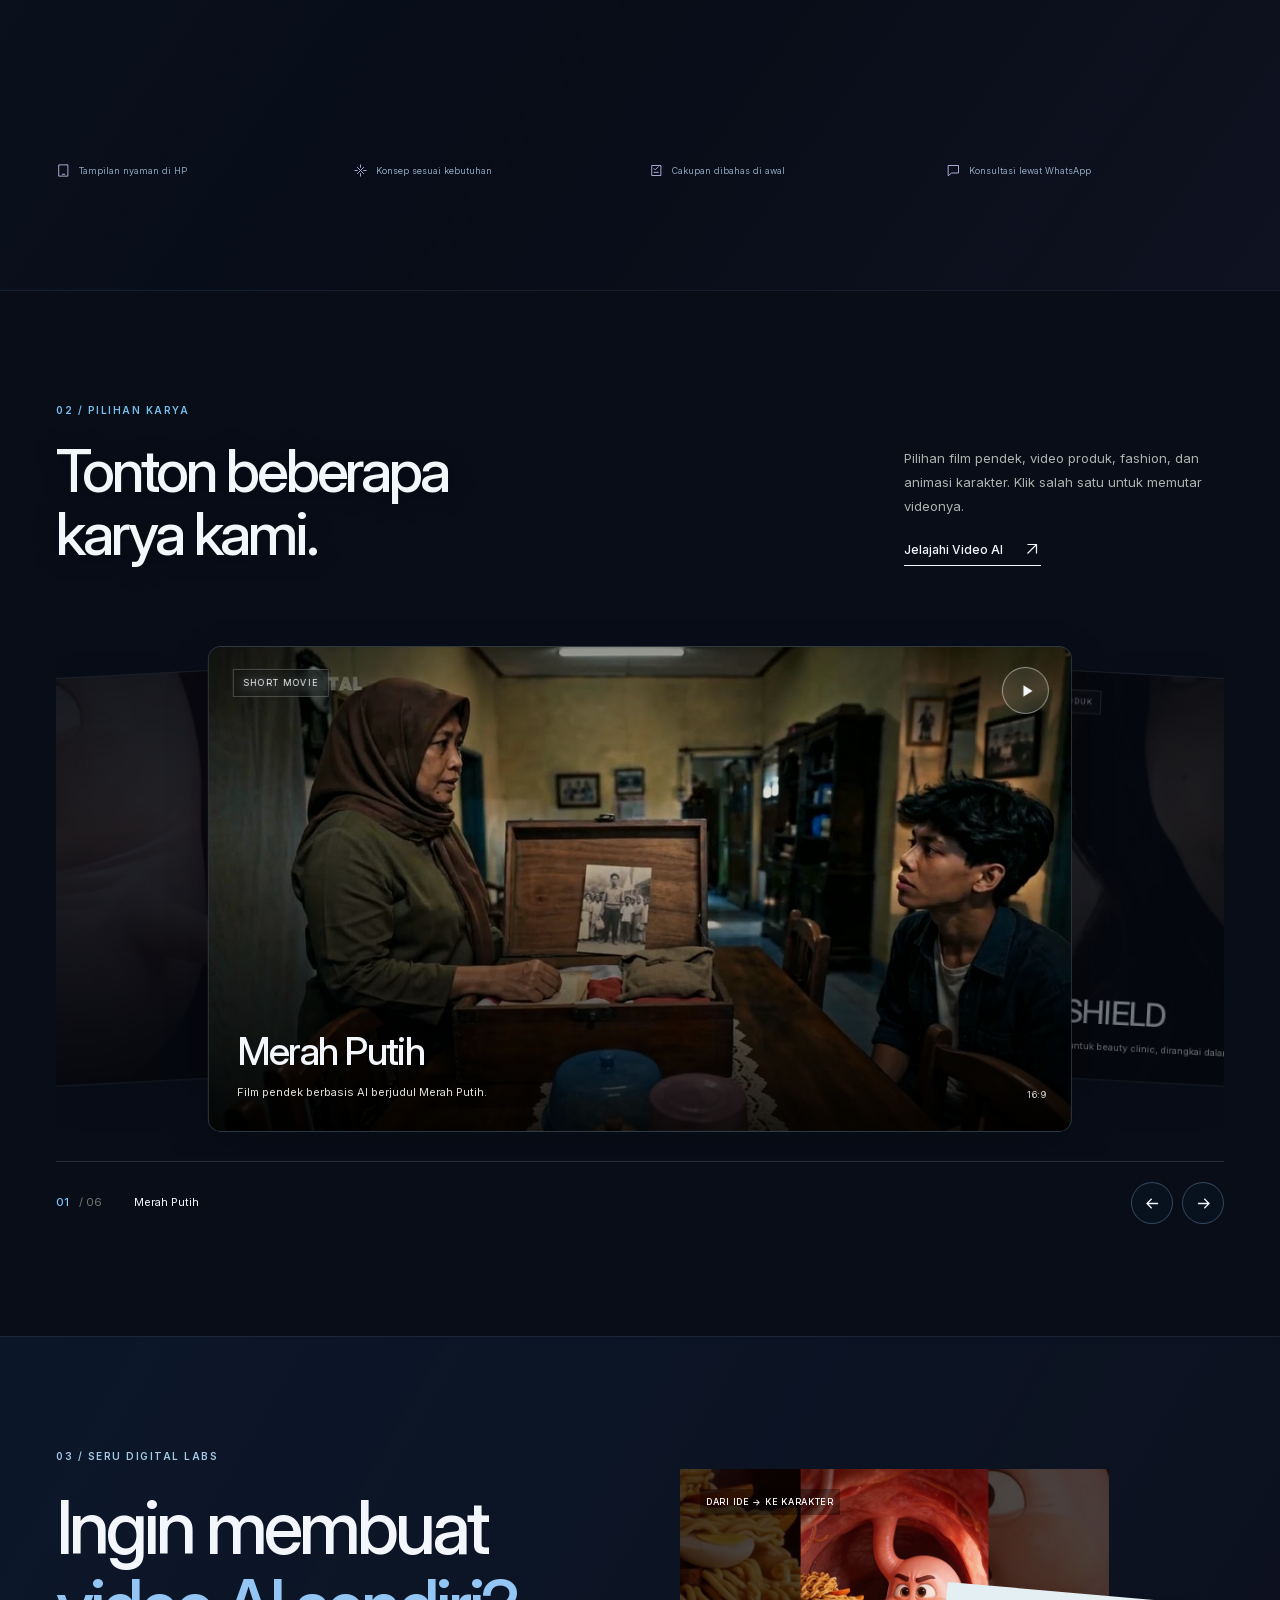
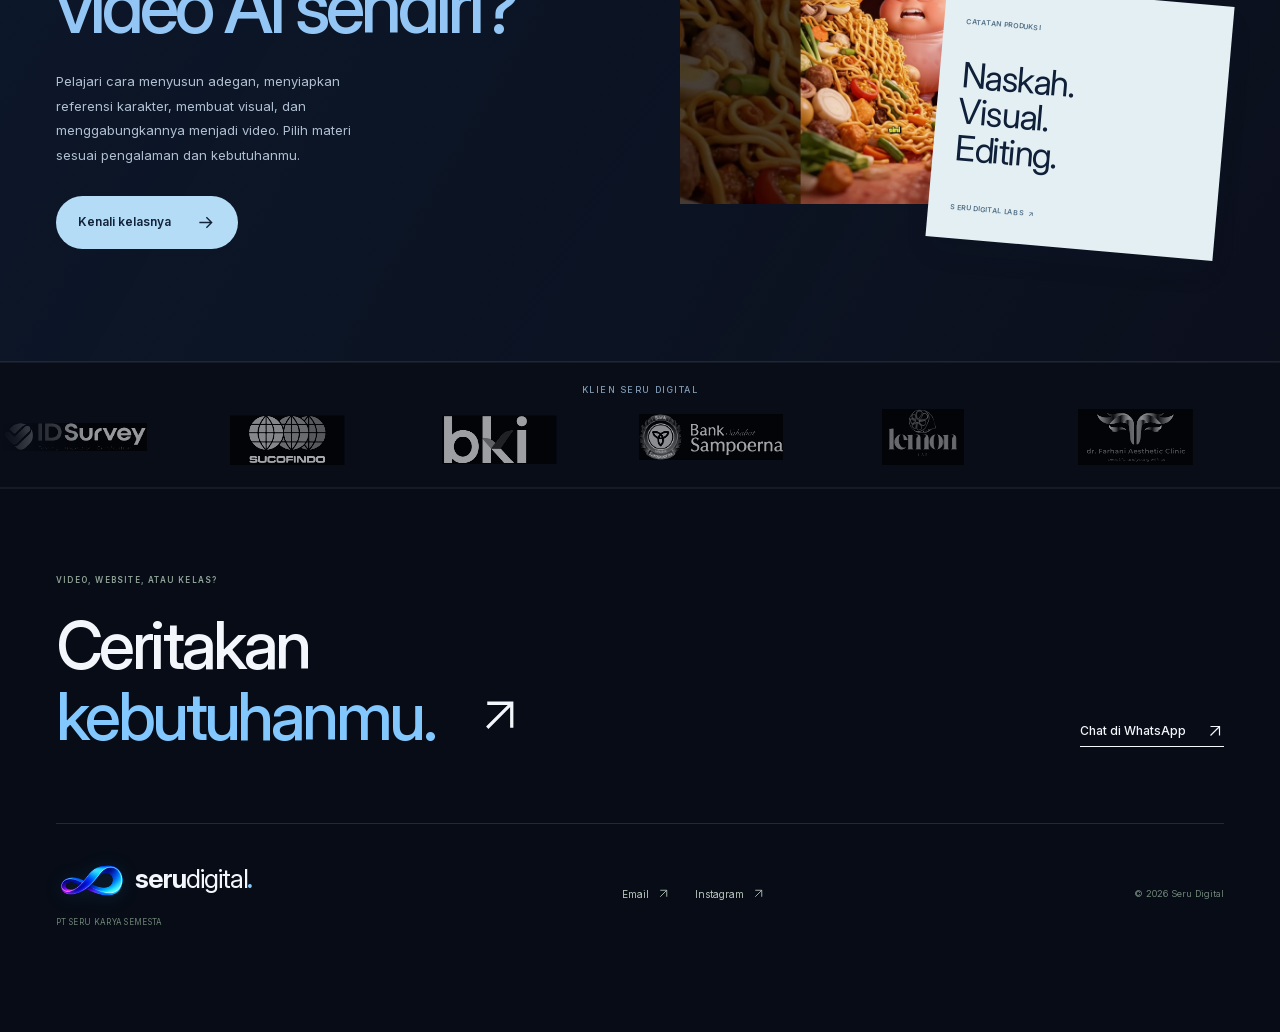
==== commit 1f2735a4: "Deploy reviewed Seru Digital multipage package" ====
--- a/index.html
+++ b/index.html
@@ -1,494 +1,4 @@
-<!DOCTYPE html>
-<html lang="id">
-<head>
-<meta charset="UTF-8">
-<meta name="viewport" content="width=device-width, initial-scale=1.0">
-<title>Seru Digital</title>
-<meta name="description" content="Seru Digital — Studio produksi video animasi & konten sinematik berbasis AI. Juga mentor kelas AI.">
-<link rel="preconnect" href="https://fonts.googleapis.com">
-<link rel="preconnect" href="https://fonts.gstatic.com" crossorigin>
-<link href="https://fonts.googleapis.com/css2?family=Inter:opsz,wght@14..32,400;14..32,500;14..32,600;14..32,700;14..32,800;14..32,900&display=swap" rel="stylesheet">
-<style>
-:root{
-  --bg:#050508;--s1:#0a0a10;--s2:#0f0f18;--s3:#151520;
-  --t1:#f2f2f7;--t2:#a0a0b8;--t3:#5c5c72;
-  --b1:rgba(255,255,255,.06);--b2:rgba(255,255,255,.10);--b3:rgba(255,255,255,.14);
-  --accent:#4facfe;--accent2:#00d4ff;--glow:rgba(79,172,254,.14);
-  --font:'Inter',system-ui,-apple-system,sans-serif;
-  --maxw:1200px;--radius:14px;
-}
-*,*::before,*::after{box-sizing:border-box;margin:0;}
-html{scroll-behavior:smooth;}
-body{background:var(--bg);color:var(--t1);font-family:var(--font);line-height:1.6;-webkit-font-smoothing:antialiased;overflow-x:hidden;}
-body::before{content:"";position:fixed;inset:-30%;z-index:-1;pointer-events:none;
-  background:radial-gradient(ellipse at 14% 12%,rgba(0,210,255,.18),transparent 42%),
-    radial-gradient(ellipse at 82% 18%,rgba(58,123,213,.15),transparent 38%),
-    radial-gradient(ellipse at 56% 78%,rgba(14,116,144,.12),transparent 34%),
-    radial-gradient(ellipse at 88% 86%,rgba(0,119,182,.10),transparent 30%);
-  animation:aurora 26s ease-in-out infinite alternate;}
-@keyframes aurora{0%{transform:translate(0,0) scale(1)}100%{transform:translate(30px,-22px) scale(1.08)}}
-
-/* Subtle dot grid */
-.bg-grid{position:fixed;inset:0;pointer-events:none;z-index:-1;opacity:.03;
-  background-image:radial-gradient(rgba(255,255,255,.3) 1px,transparent 1px);
-  background-size:32px 32px;}
-
-/* Custom cursor */
-.cursor{position:fixed;width:24px;height:24px;border-radius:50%;pointer-events:none;z-index:9999;
-  border:1.5px solid rgba(79,172,254,.5);transform:translate(-50%,-50%);
-  transition:width .2s,height .2s,border-color .2s;mix-blend-mode:screen;}
-.cursor-dot{position:fixed;width:5px;height:5px;border-radius:50%;pointer-events:none;z-index:9999;
-  background:var(--accent);transform:translate(-50%,-50%);box-shadow:0 0 12px var(--accent);}
-.cursor.hover{width:48px;height:48px;border-color:var(--accent);background:rgba(79,172,254,.08);}
-@media(max-width:768px),(pointer:coarse){.cursor,.cursor-dot{display:none;}}
-img,svg,video{max-width:100%;display:block;}
-a{color:inherit;text-decoration:none;}
-::selection{background:var(--accent);color:#fff;}
-
-.nav{position:fixed;top:16px;left:0;right:0;z-index:100;padding:0 18px;background:transparent;}
-.nav-inner{max-width:1180px;margin:0 auto;padding:9px 12px 9px 16px;display:flex;align-items:center;justify-content:space-between;gap:16px;border:1px solid rgba(255,255,255,.06);border-radius:22px;background:rgba(8,10,18,.58);backdrop-filter:blur(18px);-webkit-backdrop-filter:blur(18px);box-shadow:0 14px 36px rgba(0,0,0,.22), inset 0 1px 0 rgba(255,255,255,.035);}
-.nav-brand{display:flex;align-items:center;gap:10px;font-weight:700;font-size:13px;letter-spacing:-.02em;color:rgba(255,255,255,.97);}
-.nav-brand::before{content:"";width:10px;height:10px;border-radius:50%;background:linear-gradient(135deg,var(--accent2),var(--accent));box-shadow:0 0 16px rgba(0,210,255,.28);}
-.nav-menu{display:flex;gap:4px;align-items:center;}
-.nav-menu a{font-size:11.5px;font-weight:500;padding:9px 12px;border-radius:999px;color:rgba(242,242,247,.62);transition:all .2s ease;}
-.nav-menu a:hover{color:var(--t1);background:rgba(255,255,255,.035);}
-.nav-wa{width:38px;height:38px;padding:0 !important;border-radius:999px !important;display:grid !important;place-items:center;border:1px solid rgba(37,211,102,.14);background:rgba(37,211,102,.05);color:#9cf1bc !important;box-shadow:inset 0 1px 0 rgba(255,255,255,.03);font-size:15px !important;}
-.nav-wa:hover{transform:translateY(-1px);background:rgba(37,211,102,.09) !important;border-color:rgba(37,211,102,.22);color:#dcffe8 !important;box-shadow:none;}
-.nav-cta{padding:10px 16px !important;border-radius:13px !important;font-size:11.5px !important;font-weight:600 !important;background:linear-gradient(135deg,rgba(0,210,255,.92),rgba(58,123,213,.92));color:#f7fcff!important;box-shadow:0 12px 28px rgba(0,85,170,.24), inset 0 1px 0 rgba(255,255,255,.18);}
-.nav-cta:hover{transform:translateY(-1px);box-shadow:0 16px 30px rgba(0,85,170,.28), inset 0 1px 0 rgba(255,255,255,.22);filter:saturate(1.05);}
-@media(max-width:768px){.nav-menu a:not(.nav-cta):not(.nav-wa){display:none;}.nav-inner{padding:8px 12px 8px 16px;}}
-
-.hero{position:relative;min-height:92vh;display:flex;align-items:center;overflow:hidden;padding-top:82px;}
-.hero-bg{position:absolute;inset:0;}
-.hero-bg video{position:absolute;top:50%;left:50%;width:177.78vh;height:56.25vw;min-width:100%;min-height:100%;transform:translate(-50%,-50%);object-fit:cover;filter:brightness(.72) saturate(.94);}
-.hero-bg::after{content:"";position:absolute;inset:0;
-  background:radial-gradient(ellipse at 22% 38%,rgba(0,210,255,.11),transparent 30%),
-    radial-gradient(ellipse at 78% 34%,rgba(79,172,254,.11),transparent 23%),
-    radial-gradient(circle at 78% 40%,rgba(0,210,255,.07),transparent 16%),
-    linear-gradient(90deg,rgba(5,5,8,.12) 0%,rgba(5,5,8,.28) 30%,rgba(5,5,8,.48) 52%,rgba(5,5,8,.72) 76%,rgba(5,5,8,.82) 100%),
-    linear-gradient(180deg,rgba(5,5,8,.10),rgba(5,5,8,.48) 60%,var(--bg) 92%);}
-.hero-content{position:relative;z-index:2;width:100%;max-width:var(--maxw);margin:0 auto;padding:0 32px;display:block;}
-.hero-copy{max-width:690px;}
-.hero-chip{display:inline-flex;align-items:center;gap:7px;padding:7px 16px;border:1px solid rgba(255,255,255,.12);border-radius:100px;
-  font-size:10.5px;font-weight:700;letter-spacing:.08em;text-transform:uppercase;color:#dcf6ff;margin-bottom:24px;
-  backdrop-filter:blur(8px);background:rgba(255,255,255,.04);animation:fadeUp .7s both;box-shadow:inset 0 1px 0 rgba(255,255,255,.05);}
-.hero-chip::before{content:"";width:6px;height:6px;border-radius:50%;background:var(--accent);box-shadow:0 0 8px var(--accent);}
-.hero h1{font-size:clamp(50px,7.4vw,94px);line-height:.9;font-weight:900;letter-spacing:-.065em;margin-bottom:22px;max-width:9.6ch;animation:fadeUp .7s .1s both;text-wrap:balance;}
-.hero h1 em{font-style:normal;color:var(--accent);}
-.hero-sub{font-size:clamp(14px,1.45vw,17px);color:rgba(242,242,247,.78);max-width:33ch;margin-bottom:30px;line-height:1.75;animation:fadeUp .7s .2s both;}
-.hero-btns{display:flex;gap:12px;flex-wrap:wrap;animation:fadeUp .7s .3s both;}
-.btn{display:inline-flex;align-items:center;gap:8px;padding:14px 26px;border-radius:14px;font-size:13px;font-weight:600;cursor:pointer;border:none;transition:all .25s;}
-.btn-fill{background:linear-gradient(135deg,#f4f7ff,#dce8ff);color:#050508;box-shadow:0 12px 28px rgba(0,0,0,.18), inset 0 1px 0 rgba(255,255,255,.74);}
-.btn-fill:hover{transform:translateY(-2px);box-shadow:0 14px 34px rgba(0,0,0,.24), inset 0 1px 0 rgba(255,255,255,.84);}
-.btn-line{background:rgba(255,255,255,.02);color:var(--t1);border:1px solid rgba(255,255,255,.12);backdrop-filter:blur(6px);}
-.btn-line:hover{transform:translateY(-2px);border-color:rgba(255,255,255,.22);background:rgba(255,255,255,.05);}
-@keyframes fadeUp{from{opacity:0;transform:translateY(28px)}to{opacity:1;transform:translateY(0)}}
-@media(max-width:600px){.hero{padding-top:100px;min-height:90vh;}.hero-content{padding:0 20px;}.hero-copy{max-width:none}}
-
-.marquee-bar{background:linear-gradient(90deg,rgba(0,210,255,.06),rgba(0,180,255,.1),rgba(0,210,255,.06));border-bottom:1px solid rgba(0,210,255,.12);padding:8px 0;overflow:hidden;white-space:nowrap;position:relative;z-index:40;}
-.marquee-inner{display:inline-flex;animation:scroll 20s linear infinite;gap:0;}
-.marquee-inner span{color:rgba(0,210,255,.85);font-size:12.5px;font-weight:600;letter-spacing:.03em;padding:0 24px;}
-@keyframes scroll{0%{transform:translateX(0)}100%{transform:translateX(-33.33%)}}
-
-.section{padding:68px 0;position:relative;}
-.section-inner{max-width:var(--maxw);margin:0 auto;padding:0 32px;}
-.label{display:inline-block;font-size:10.5px;font-weight:700;letter-spacing:.14em;text-transform:uppercase;color:var(--accent);margin-bottom:16px;}
-.section h2{font-size:clamp(24px,3.3vw,38px);font-weight:800;letter-spacing:-.035em;line-height:1.08;margin-bottom:10px;max-width:18ch;}
-.section p.desc{color:rgba(242,242,247,.68);font-size:14px;max-width:40ch;margin-bottom:28px;line-height:1.7;}
-
-/* Showcase reel */
-.showcase-shell{position:relative;overflow:hidden;border:1px solid var(--b1);background:radial-gradient(circle at 50% 0%,rgba(0,212,255,.10),transparent 28%),linear-gradient(180deg,rgba(255,255,255,.03),rgba(255,255,255,.01));border-radius:32px;padding:28px;box-shadow:0 20px 80px rgba(0,0,0,.34), inset 0 1px 0 rgba(255,255,255,.05);}
-.showcase-shell::before{content:"";position:absolute;left:50%;top:108px;transform:translateX(-50%);width:340px;height:340px;border-radius:50%;background:radial-gradient(circle,rgba(79,172,254,.20),rgba(79,172,254,0) 70%);filter:blur(24px);pointer-events:none;}
-.showcase-top{display:flex;align-items:flex-start;justify-content:space-between;gap:24px;margin-bottom:18px;}
-.showcase-kicker{font-size:11px;font-weight:700;letter-spacing:.14em;text-transform:uppercase;color:var(--accent);margin-bottom:8px;display:block;}
-.showcase-top h3{font-size:clamp(18px,2vw,24px);line-height:1.15;letter-spacing:-.03em;max-width:20ch;font-weight:700;}
-.showcase-nav{display:flex;gap:10px;flex:none;padding-top:6px;}
-.showcase-btn{width:44px;height:44px;border-radius:50%;border:1px solid var(--b1);background:rgba(255,255,255,.03);color:var(--t1);cursor:pointer;transition:all .25s;}
-.showcase-btn:hover{border-color:var(--accent);color:var(--accent);box-shadow:0 0 24px rgba(79,172,254,.18);}
-.showcase-stage{position:relative;perspective:1800px;height:560px;padding:8px 0 0;overflow:hidden;user-select:none;touch-action:pan-y;cursor:grab;}
-.showcase-stage.dragging{cursor:grabbing;}
-.showcase-track{position:relative;height:100%;transform-style:preserve-3d;}
-.showcase-caption{display:flex;justify-content:space-between;gap:18px;align-items:flex-end;margin-top:18px;padding-top:16px;border-top:1px solid rgba(255,255,255,.06);color:rgba(242,242,247,.66);font-size:12px;}
-.showcase-caption strong{color:var(--t1);font-size:15px;display:block;margin-bottom:4px;letter-spacing:-.01em;}
-.showcase-caption span{display:block;max-width:46ch;line-height:1.5;}
-.showcase-dots{display:flex;gap:8px;align-items:center;flex:none;}
-.showcase-dot{width:8px;height:8px;border-radius:50%;background:rgba(255,255,255,.16);transition:all .25s;}
-.showcase-dot.active{width:22px;border-radius:999px;background:linear-gradient(90deg,var(--accent),var(--accent2));box-shadow:0 0 18px rgba(79,172,254,.3);}
-.reel-card{position:absolute;top:0;left:50%;width:36%;height:100%;min-width:260px;border-radius:28px;overflow:hidden;border:1px solid var(--b1);background:var(--s1);cursor:pointer;transition:border-color .3s,box-shadow .45s,filter .25s;transform-style:preserve-3d;will-change:transform,opacity;}
-.reel-card::before{content:"";position:absolute;inset:0;background:linear-gradient(180deg,rgba(0,0,0,.04),rgba(0,0,0,.62) 72%,rgba(0,0,0,.92));z-index:1;}
-.reel-card img,.reel-card .reel-bg{position:absolute;inset:0;width:100%;height:100%;object-fit:cover;}
-.reel-card.is-active{box-shadow:0 26px 100px rgba(0,0,0,.50),0 0 65px rgba(79,172,254,.16);border-color:rgba(79,172,254,.30);}
-.reel-card:hover{border-color:rgba(79,172,254,.35);}
-.showcase-stage::after{content:"Geser untuk melihat karya lain";position:absolute;left:50%;bottom:-8px;transform:translateX(-50%);font-size:11px;letter-spacing:.08em;text-transform:uppercase;color:rgba(255,255,255,.34);pointer-events:none;}
-.reel-play{position:absolute;top:20px;right:20px;z-index:2;width:54px;height:54px;border-radius:50%;display:grid;place-items:center;background:rgba(255,255,255,.10);backdrop-filter:blur(10px);border:1px solid rgba(255,255,255,.16);}
-.reel-play::before{content:"";display:block;margin-left:4px;border-left:14px solid #fff;border-top:9px solid transparent;border-bottom:9px solid transparent;}
-.reel-meta{position:absolute;left:22px;right:22px;bottom:22px;z-index:2;}
-.reel-pill{display:inline-flex;align-items:center;gap:8px;padding:8px 12px;border-radius:999px;background:rgba(255,255,255,.08);backdrop-filter:blur(12px);font-size:11px;font-weight:700;letter-spacing:.1em;text-transform:uppercase;color:#dff5ff;margin-bottom:14px;}
-.reel-meta h4{font-size:clamp(18px,2vw,28px);line-height:1.08;letter-spacing:-.03em;margin-bottom:8px;}
-.reel-meta p{color:rgba(242,242,247,.8);font-size:13px;max-width:34ch;}
-@media(max-width:980px){.showcase-stage{height:430px}.reel-card{width:62%;min-width:0}.reel-card.pos-left,.reel-card.pos-right{opacity:.22}.reel-card.pos-far-left,.reel-card.pos-far-right{display:none}.showcase-top h3{max-width:16ch}.showcase-caption{flex-direction:column;align-items:flex-start;}}
-@media(max-width:640px){.showcase-shell{padding:18px}.showcase-top{align-items:center}.showcase-top h3{max-width:none;font-size:18px}.showcase-stage{height:360px}.reel-card{width:84%}.reel-card.pos-left,.reel-card.pos-right{opacity:0;pointer-events:none}.showcase-stage::after{font-size:10px;bottom:-2px}}
-.section p.desc{color:var(--t2);font-size:15px;max-width:44ch;margin-bottom:36px;}
-
-/* Premium micro-interactions */
-@keyframes fadeUp{from{opacity:0;transform:translateY(28px)}to{opacity:1;transform:translateY(0)}}
-.reveal{opacity:0;transform:translateY(20px);transition:all .7s cubic-bezier(.16,1,.3,1);}
-.reveal.visible{opacity:1;transform:translateY(0);}
-
-.stats-wrap{margin-top:10px;position:relative;z-index:4;}
-.stats{display:grid;grid-template-columns:repeat(4,minmax(0,1fr));gap:14px;align-items:stretch;}
-
-.stat{background:linear-gradient(180deg,rgba(15,18,28,.9),rgba(10,11,18,.98));border:1px solid rgba(255,255,255,.07);border-radius:20px;padding:26px 22px;transition:all .35s cubic-bezier(.16,1,.3,1);position:relative;overflow:hidden;box-shadow:inset 0 1px 0 rgba(255,255,255,.03);}
-.stat::before{content:"";position:absolute;left:0;top:0;width:100%;height:1px;background:linear-gradient(90deg,rgba(0,210,255,0),rgba(0,210,255,.45),rgba(0,210,255,0));opacity:.75;}
-.stat::after{content:"";position:absolute;inset:0;background:radial-gradient(circle at 50% 0%,var(--glow),transparent 70%);opacity:0;transition:opacity .4s;}
-.stat:hover{transform:translateY(-4px);border-color:rgba(0,210,255,.24);box-shadow:0 18px 50px rgba(0,0,0,.34),0 0 28px rgba(79,172,254,.08);}
-.stat:hover::after{opacity:1;}
-.stat-val{font-size:clamp(32px,4vw,42px);font-weight:900;color:var(--accent);letter-spacing:-.03em;line-height:1;font-variant-numeric:tabular-nums;}
-.stat-lbl{font-weight:650;margin-top:10px;font-size:13px;color:#eef8ff;}
-.stat-sub{color:rgba(160,160,184,.68);font-size:11.5px;margin-top:4px;line-height:1.5;}
-@media(max-width:760px){.stats{grid-template-columns:repeat(2,1fr)}.stats-wrap{margin-top:4px}}
-
-/* About */
-.about-text p{color:var(--t2);font-size:16px;line-height:1.75;margin-bottom:14px;}
-
-/* Services */
-.svc-grid{display:grid;grid-template-columns:repeat(3,1fr);gap:18px;}
-@media(max-width:900px){.svc-grid{grid-template-columns:repeat(2,1fr)}}
-@media(max-width:560px){.svc-grid{grid-template-columns:1fr}}
-.svc-card{background:linear-gradient(180deg,rgba(15,16,24,.92),rgba(10,10,16,.94));border:1px solid rgba(255,255,255,.07);border-radius:24px;padding:24px 24px 22px;transition:all .3s;position:relative;overflow:hidden;min-height:228px;display:flex;flex-direction:column;}
-.svc-card::before{content:"";position:absolute;right:-38px;top:-38px;width:130px;height:130px;border-radius:50%;background:radial-gradient(circle,rgba(0,210,255,.12),transparent 68%);filter:blur(12px);opacity:.9;pointer-events:none;}
-.svc-card:hover{transform:translateY(-6px);border-color:rgba(0,210,255,.26);box-shadow:0 22px 54px rgba(0,0,0,.34),0 0 34px rgba(0,210,255,.10);}
-.svc-ico{width:48px;height:48px;margin-bottom:18px;border-radius:14px;display:grid;place-items:center;align-self:flex-start;background:rgba(0,210,255,.06);border:1px solid rgba(0,210,255,.18);box-shadow:inset 0 1px 0 rgba(255,255,255,.03);color:#49e0d7;}
-.svc-ico svg{width:20px;height:20px;stroke:currentColor;stroke-width:1.9;fill:none;stroke-linecap:round;stroke-linejoin:round;opacity:.96;}
-.svc-card h3{font-size:18px;font-weight:700;margin-bottom:10px;letter-spacing:-.025em;max-width:15ch;line-height:1.14;position:relative;z-index:1;}
-.svc-card p{color:rgba(242,242,247,.72);font-size:13px;line-height:1.7;position:relative;z-index:1;max-width:30ch;}
-
-/* Classes */
-.class-list{display:grid;gap:12px;margin-bottom:22px;}
-.class-item{display:flex;gap:18px;align-items:flex-start;background:linear-gradient(180deg,rgba(15,16,24,.92),rgba(11,12,18,.96));border:1px solid rgba(255,255,255,.07);border-radius:18px;padding:22px 24px;transition:all .25s;}
-.class-item:hover{border-color:rgba(0,210,255,.24);transform:translateX(4px);box-shadow:0 16px 36px rgba(0,0,0,.22);}
-.class-num{flex:none;width:40px;height:40px;border-radius:10px;background:linear-gradient(135deg,var(--accent),var(--accent2));display:grid;place-items:center;font-weight:800;font-size:15px;color:#fff;}
-.class-item h3{font-size:16px;font-weight:600;margin-bottom:4px;letter-spacing:-.015em;}
-.class-item p{color:var(--t2);font-size:13px;margin:0;line-height:1.6;}
-.note-box{display:flex;gap:16px;align-items:center;background:linear-gradient(135deg,rgba(0,210,255,.08),rgba(58,123,213,.05));border:1px solid rgba(0,210,255,.16);border-radius:18px;padding:18px 22px;box-shadow:inset 0 1px 0 rgba(255,255,255,.03);}
-.note-ico{width:38px;height:38px;border-radius:12px;background:rgba(255,255,255,.06);display:grid;place-items:center;font-size:11px;font-weight:800;letter-spacing:.12em;text-transform:uppercase;color:#dff6ff;flex:none;}
-.note-box strong{font-size:14px;font-weight:700;letter-spacing:-.01em;}
-.note-box p{color:var(--t2);font-size:13px;line-height:1.6;margin-top:4px;}
-.note-cta{margin-top:18px;display:flex;justify-content:flex-start;}
-
-/* Portfolio Filters */
-.filter-bar{display:flex;gap:8px;flex-wrap:wrap;margin-bottom:24px;}
-.filter-chip{padding:8px 18px;border-radius:100px;font-size:12px;font-weight:600;cursor:pointer;border:1px solid var(--b1);color:var(--t2);background:var(--s1);transition:all .25s;}
-.filter-chip:hover,.filter-chip.active{border-color:var(--accent);color:var(--accent);background:rgba(79,172,254,.06);box-shadow:0 0 20px rgba(79,172,254,.1);}
-.filter-chip.active{background:rgba(79,172,254,.1);border-color:var(--accent);color:var(--accent);}
-
-/* Video Grid */
-.v-grid{display:grid;grid-template-columns:repeat(2,1fr);gap:16px;}
-@media(max-width:700px){.v-grid{grid-template-columns:1fr;}}
-.v-card{position:relative;border-radius:var(--radius);overflow:hidden;cursor:pointer;
-  background:var(--s1);border:1px solid var(--b1);transition:all .35s;}
-.v-card:hover{transform:translateY(-5px);border-color:var(--b3);box-shadow:0 24px 60px rgba(0,0,0,.45);}
-.v-card:hover .v-play-ico{transform:scale(1.06);opacity:1;}
-.v-card:hover .v-thumb img{transform:scale(1.04);}
-.v-thumb{aspect-ratio:16/9;position:relative;overflow:hidden;background:var(--s2);}
-.v-thumb img{width:100%;height:100%;object-fit:cover;transition:transform .5s;}
-.v-short img{transform:scale(1.45);object-position:center 25%;}
-.v-card:hover .v-short img{transform:scale(1.55);}
-.v-thumb-bg{position:absolute;inset:0;background-size:cover!important;background-position:center!important;
-  background-repeat:no-repeat;transition:transform .5s;transform:scale(1.25);}
-.v-card:hover .v-thumb-bg{transform:scale(1.35);}
-.v-card:hover .v-thumb img{transform:scale(1.08);}
-.v-thumb::after{content:"";position:absolute;inset:0;background:linear-gradient(0deg,rgba(5,5,8,.7) 0%,transparent 35%,transparent 75%);}
-.v-play{position:absolute;inset:0;display:grid;place-items:center;z-index:2;opacity:.35;transition:all .3s;}
-.v-play-ico{width:54px;height:54px;border-radius:50%;background:rgba(0,0,0,.35);backdrop-filter:blur(6px);border:1.5px solid rgba(255,255,255,.18);display:grid;place-items:center;}
-.v-play-ico::after{content:"";border-left:15px solid #fff;border-top:8px solid transparent;border-bottom:8px solid transparent;margin-left:2px;}
-.v-body{padding:16px 20px 20px;position:relative;z-index:1;}
-.v-cat{font-size:9.5px;font-weight:700;letter-spacing:.08em;text-transform:uppercase;color:var(--accent);margin-bottom:3px;}
-.v-body h3{font-size:18px;font-weight:700;letter-spacing:-.01em;margin-bottom:3px;}
-.v-desc{color:var(--t3);font-size:12px;line-height:1.4;}
-
-/* Testimonials */
-.testi-grid{display:grid;grid-template-columns:repeat(3,1fr);gap:18px;}
-@media(max-width:980px){.testi-grid{grid-template-columns:1fr}}
-.testi-card{background:linear-gradient(180deg,rgba(15,16,24,.92),rgba(10,10,16,.96));border:1px solid rgba(255,255,255,.07);border-radius:22px;padding:30px 26px 24px;position:relative;transition:all .3s;overflow:hidden;min-height:212px;display:flex;flex-direction:column;justify-content:space-between;}
-.testi-card::after{content:"";position:absolute;right:-30px;bottom:-30px;width:120px;height:120px;border-radius:50%;background:radial-gradient(circle,rgba(0,210,255,.10),transparent 72%);filter:blur(14px);pointer-events:none;}
-.testi-card:hover{border-color:rgba(0,210,255,.22);box-shadow:0 18px 42px rgba(0,0,0,.24);}
-.testi-card::before{content:"\201C";position:absolute;top:2px;left:18px;font-size:54px;font-family:Georgia,serif;color:rgba(0,210,255,.16);line-height:1;}
-.testi-q{margin:16px 0 20px;color:rgba(242,242,247,.78);font-size:15px;line-height:1.8;max-width:31ch;}
-.testi-n{font-weight:700;font-size:14px;letter-spacing:-.01em;}
-.testi-r{color:rgba(160,160,184,.72);font-size:12px;margin-top:4px;}
-
-/* Contact */
-.contact-box{padding:44px 44px 40px;background:linear-gradient(135deg,rgba(13,18,28,.94),rgba(10,11,18,.985));border:1px solid rgba(255,255,255,.07);border-radius:30px;box-shadow:0 24px 70px rgba(0,0,0,.26), inset 0 1px 0 rgba(255,255,255,.04);position:relative;overflow:hidden;display:grid;grid-template-columns:minmax(0,1.05fr) minmax(320px,.95fr);gap:34px;align-items:center;}
-.contact-box::before{content:"";position:absolute;inset:auto auto -72px -56px;width:220px;height:220px;border-radius:50%;background:radial-gradient(circle,rgba(0,210,255,.14),transparent 70%);filter:blur(18px);pointer-events:none;}
-.contact-box::after{content:"";position:absolute;top:-80px;right:-40px;width:240px;height:240px;border-radius:50%;background:radial-gradient(circle,rgba(58,123,213,.08),transparent 72%);filter:blur(26px);pointer-events:none;}
-.contact-copy,.contact-actions{position:relative;z-index:1;}
-.contact-copy .label{margin-bottom:18px;}
-.contact-box h2{font-size:clamp(34px,4.8vw,56px);line-height:.95;letter-spacing:-.055em;margin:0;max-width:9ch;}
-.contact-actions{display:flex;flex-direction:column;align-items:flex-start;gap:18px;}
-.contact-box p{color:var(--t2);font-size:15px;line-height:1.75;max-width:35ch;margin:0;}
-.contact-cta{display:flex;gap:12px;justify-content:flex-start;flex-wrap:wrap;}
-.contact-cta .btn{min-width:118px;justify-content:center;}
-
-footer{padding:22px 32px 34px;text-align:center;color:rgba(160,160,184,.55);font-size:11px;letter-spacing:.03em;border-top:1px solid rgba(255,255,255,.04);}
-footer em{font-style:normal;color:rgba(0,210,255,.72);}
-@media(max-width:860px){.contact-box{grid-template-columns:1fr;padding:38px 24px 34px;gap:18px;text-align:left;}.contact-box h2{max-width:12ch;font-size:clamp(30px,9vw,42px);}.contact-actions{align-items:flex-start;}.contact-cta{justify-content:flex-start;}.contact-cta .btn{min-width:0;}}
-
-.modal{display:none;position:fixed;inset:0;z-index:200;background:rgba(0,0,0,.94);backdrop-filter:blur(12px);align-items:center;justify-content:center;}
-.modal.open{display:flex;}
-.modal-x{position:absolute;top:24px;right:24px;z-index:201;width:40px;height:40px;border-radius:50%;border:1px solid rgba(255,255,255,.12);background:rgba(0,0,0,.5);color:#fff;font-size:18px;cursor:pointer;display:grid;place-items:center;transition:all .2s;}
-.modal-x:hover{background:rgba(255,255,255,.1);}
-.modal-vid{width:min(92vw,1000px);aspect-ratio:16/9;}
-.modal-vid iframe{width:100%;height:100%;border:0;border-radius:10px;}
-
-.reveal{opacity:1;transform:none;transition:opacity .65s cubic-bezier(.25,.6,.2,1),transform .65s cubic-bezier(.25,.6,.2,1);}
-.reveal.in{opacity:1;transform:translateY(0);}
-@media(prefers-reduced-motion){.reveal{opacity:1;transform:none}}
-</style></head><body>
-<div class="bg-grid"></div>
-<div class="cursor"></div>
-<div class="cursor-dot"></div>
-<div id="app"></div>
-<script>
-(function(){
-let E=s=>{let d=document.createElement('span');d.textContent=s??"";return d.innerHTML;};
-let ytId=u=>{let m=String(u??"").match(/(?:youtu\.be\/|youtube\.com\/(?:watch\?v=|embed\/|shorts\/))([\w-]{11})/);return m?m[1]:u;};
-let thumb=id=>'https://i.ytimg.com/vi/'+id+'/maxresdefault.jpg';
-let customThumbs={'v6Kiu2qaIsY':'/assets/shortmovie-highlight-hd.jpg'};
-let nl2p=t=>String(t??"").split(/\n{2,}|\n/).filter(x=>x.trim()).map(p=>'<p>'+E(p)+'</p>').join('');
-
-function sec(id,label,title,desc,body){
-  return `<section id="${id}" class="section reveal"><div class="section-inner"><span class="label">${E(label)}</span><h2>${E(title)}</h2>${desc?`<p class="desc">${E(desc)}</p>`:''}${body}</div></section>`;
-}
-
-function serviceIcon(name='orbit'){
-  const icons={
-    orbit:`<svg viewBox="0 0 24 24" aria-hidden="true"><circle cx="11" cy="11" r="5.25"></circle><path d="M16.2 16.2L20 20"></path></svg>`,
-    pen:`<svg viewBox="0 0 24 24" aria-hidden="true"><path d="M4 20l4.2-1 8.5-8.5a1.7 1.7 0 0 0 0-2.4l-.8-.8a1.7 1.7 0 0 0-2.4 0L5 15.8 4 20Z"></path><path d="M12.6 8.6l2.8 2.8"></path></svg>`,
-    megaphone:`<svg viewBox="0 0 24 24" aria-hidden="true"><path d="M4 13.5V10.5"></path><path d="M6 14.5h2.6l8.9 4.2V5.3L8.6 9.5H6a2 2 0 0 0-2 2v1a2 2 0 0 0 2 2Z"></path><path d="M9 14.3 10.6 19"></path></svg>`,
-    frame:`<svg viewBox="0 0 24 24" aria-hidden="true"><path d="M8 9l3.7 2.5L8 14z"></path><path d="M4.5 7.5h3"></path><path d="M4.5 16.5h3"></path><path d="M16.5 7.5h3"></path><path d="M16.5 16.5h3"></path></svg>`,
-    target:`<svg viewBox="0 0 24 24" aria-hidden="true"><circle cx="12" cy="12" r="6"></circle><circle cx="12" cy="12" r="2.4"></circle><path d="M12 3.5v2"></path><path d="M12 18.5v2"></path><path d="M3.5 12h2"></path><path d="M18.5 12h2"></path></svg>`,
-    send:`<svg viewBox="0 0 24 24" aria-hidden="true"><path d="M20 4 10.2 13.8"></path><path d="M20 4 14 20l-3.4-6.6L4 10z"></path></svg>`
-  };
-  return icons[name]||icons.orbit;
-}
-
-function render(){
-  let D=window.SD||{};
-  let brand=D.brand||"Seru Digital";
-  let hvid=D.heroVideo||"/mascot.mp4";
-  let vids=D.videos||[];
-
-  let catAssign={};
-  (D.videos||[]).forEach((v,i)=>{
-    let t=v.title||'';let d=v.desc||'';
-    if(/beauty|product|fashion|klinik|iklan|komersil/i.test(t+' '+d))catAssign[i]='Commercial';
-    else if(/layanan|masyarakat|paspor|public|ilm/i.test(t+' '+d))catAssign[i]='Public Service';
-    else if(/social|met gala|transform/i.test(t+' '+d))catAssign[i]='Social Content';
-    else if(/edukasi|sejarah|pendidikan|education|talking/i.test(t+' '+d))catAssign[i]='Educational';
-    else catAssign[i]='Commercial';
-  });
-  let usedCats=[...new Set(Object.values(catAssign))];
-
-  let nav=`<nav class="nav"><div class="nav-inner"><span class="nav-brand">${E(brand)}</span><div class="nav-menu"><a href="#layanan">Layanan</a><a href="#kelas">Kelas</a><a href="#karya">Karya</a><a href="#testimoni">Testimoni</a>${D.whatsapp?`<a class="nav-wa" href="${E(D.whatsapp)}" target="_blank" aria-label="Chat WhatsApp">✆</a>`:''}<a class="nav-cta" href="#kontak">Mulai Project</a></div></div></nav>`;
-
-  let heroBg=`<div class="hero-bg"><video autoplay muted loop playsinline preload="auto" src="${E(hvid)}"></video></div>`;
-  let hero=`<section class="hero">${heroBg}<div class="hero-content"><div class="hero-copy">
-    <span class="hero-chip">${E(D.heroEyebrow||'Kreator & Mentor Video Animasi AI')}</span>
-    <h1>${(D.heroTitle||'Mengubah ide jadi cerita visual yang hidup.').replace('cerita visual','<em>cerita visual</em>')}</h1>
-    <p class="hero-sub">${E(D.heroText||'Seru Digital membuat video animasi dan konten sinematik berbasis AI, sekaligus mengajarkan orang cara memproduksinya sendiri lewat ekosistem SERU DIGITAL LABS.')}</p>
-    <div class="hero-btns"><a class="btn btn-fill" href="#karya">Lihat Karya</a><a class="btn btn-line" href="#kontak">Ajak Kolaborasi</a></div>
-  </div></div></section>`;
-
-  let featured=vids.slice(0,Math.min(vids.length,6));
-  let reelCard=(v,pos)=>{
-    if(!v)return '<div></div>';
-    let id=ytId(v.youtube),img=id?(customThumbs[id]||thumb(id)):'';
-    return `<article class="reel-card ${pos}" data-video="${E(v.youtube||'')}" tabindex="0"><img src="${E(img)}" alt="${E(v.title||'Video showcase')}" loading="lazy" onerror="this.src='https://img.youtube.com/vi/${id}/hqdefault.jpg'"><div class="reel-play"></div><div class="reel-meta"><div class="reel-pill">Featured Work</div><h4>${E(v.title||'Untitled')}</h4><p>${E(v.desc||'Karya pilihan Seru Digital untuk brand, storytelling, dan campaign visual.')}</p></div></article>`;
-  };
-  let showcaseSec='';
-  if(featured.length>=1){
-    showcaseSec=`<section id="karya" class="section reveal"><div class="section-inner"><div class="showcase-shell"><div class="showcase-top"><div><span class="showcase-kicker">Curated Highlights</span><h3>Pilihan karya terbaik Seru Digital.</h3></div><div class="showcase-nav"><button class="showcase-btn" id="showPrev" aria-label="Sebelumnya">←</button><button class="showcase-btn" id="showNext" aria-label="Berikutnya">→</button></div></div><div class="showcase-stage" id="showcaseStage"><div class="showcase-track" id="showcaseTrack" data-items='${E(JSON.stringify(featured))}'></div></div><div class="showcase-caption"><div><strong id="showcaseTitle">Featured Work</strong><span id="showcaseMeta">Selected project showcase</span></div><div class="showcase-dots" id="showcaseDots"></div></div></div></div></section>`;
-  }
-
-  let statsHtml='<div class="stats">'+(D.stats||[]).map(s=>`<div class="stat"><div class="stat-val" data-target="${E(s.value)}">0</div><div class="stat-lbl">${E(s.label)}</div><div class="stat-sub">${E(s.caption)}</div></div>`).join('')+'</div>';
-  let statsSec=`<section id="stats" class="section reveal"><div class="section-inner"><div class="stats-wrap">${statsHtml}</div></div></section>`;
-
-  let svcHtml='<div class="svc-grid">'+(D.services||[]).map(s=>`<div class="svc-card"><div class="svc-ico">${serviceIcon(s.icon)}</div><h3>${E(s.title)}</h3><p>${E(s.desc)}</p></div>`).join('')+'</div>';
-  let svcSec=sec('layanan','Layanan','Sistem kreatif untuk brand yang mau tampil lebih tajam.','Video AI, campaign visuals, cinematic edits, dan workflow produksi yang siap dipakai untuk kebutuhan brand, campaign, dan personal IP.',svcHtml);
-
-  let classHtml='<div class="class-list">'+(D.classItems||[]).map((c,i)=>`<div class="class-item"><div class="class-num">${i+1}</div><div><h3>${E(c.title)}</h3><p>${E(c.desc)}</p></div></div>`).join('')+
-    '</div><div class="note-box"><div class="note-ico">LAB</div><div><strong>SERU DIGITAL LABS</strong><p>Ekosistem belajar berisi materi, tools SERA, dan komunitas — membantu kamu menguasai produksi video animasi AI dari nol sampai mahir.</p></div></div>'+
-    '<div class="note-cta"><a class="btn btn-fill" href="'+(D.whatsapp||'#kontak')+'" target="_blank">Gabung Sekarang</a></div>';
-  let classSec=sec('kelas','Belajar',D.classTitle||'Belajar bareng Seru Digital',D.classText||'Belajar produksi video AI tanpa bahasa ribet. Fokus ke workflow yang benar-benar kepakai buat bikin karya dan project klien.',classHtml);
-
-  let filterBar='<div class="filter-bar"><button class="filter-chip active" data-cat="all">Semua</button>';
-  usedCats.forEach(c=>{filterBar+=`<button class="filter-chip" data-cat="${E(c)}">${E(c)}</button>`;});
-  filterBar+='</div>';
-
-  let vidHtml='<div class="v-grid">'+(D.videos||[]).map((v,i)=>{
-    let id=ytId(v.youtube),img=id?thumb(id):'';
-    let isShort=/shorts/.test(v.youtube||'');
-    let thumbHtml='';
-    if(id){
-      if(isShort){
-        thumbHtml=`<div class="v-thumb-bg" style="background-image:url('${img}');background-size:cover;background-position:center"></div>`;
-      }else{
-        thumbHtml=`<img src="${E(img)}" alt="${E(v.title)}" loading="lazy" onerror="this.src='https://img.youtube.com/vi/${id}/sddefault.jpg'">`;
-      }
-    }
-    return `<article class="v-card" data-cat="${E(catAssign[i]||'Commercial')}" data-video="${E(v.youtube)}"><div class="v-thumb${isShort?' v-short':''}">${thumbHtml}<div class="v-play"><div class="v-play-ico"></div></div></div><div class="v-body"><div class="v-cat">${E(catAssign[i]||'Commercial')}</div><h3>${E(v.title)}</h3><div class="v-desc">${E(v.desc)}</div></div></article>`;
-  }).join('')+'</div>';
-  let testiHtml='<div class="testi-grid">'+(D.testimonials||[]).map(t=>`<div class="testi-card"><p class="testi-q">${E(t.quote)}</p><div class="testi-n">${E(t.name)}</div><div class="testi-r">${E(t.meta)}</div></div>`).join('')+'</div>';
-  let testiSec=sec('testimoni','Testimoni','Respons dari orang yang pernah kerja bareng atau belajar langsung.','',testiHtml);
-
-  let ctBtns='<a class="btn btn-fill" href="mailto:'+E(D.email)+'">Email Saya</a>'+
-    (D.whatsapp?'<a class="btn btn-line" href="'+E(D.whatsapp)+'" target="_blank">WhatsApp</a>':'')+
-    (D.instagram?'<a class="btn btn-line" href="'+E(D.instagram)+'" target="_blank">Instagram</a>':'');
-  let contactSec=`<section id="kontak" class="section reveal"><div class="section-inner"><div class="contact-box"><div class="contact-copy"><span class="label">Kontak</span><h2>${E(D.contactTitle||'Ayo kerja bareng')}</h2></div><div class="contact-actions"><p>${E(D.contactText||'Punya project video, butuh konten, atau ingin belajar? Hubungi Seru Digital.')}</p><div class="contact-cta">${ctBtns}</div></div></div></div></section>`;
-
-  let footer=`<footer>${E(brand)} <em>✦</em> SERU DIGITAL LABS <em>✦</em> 2026</footer>`;
-  let modal=`<div class="modal" id="videoModal"><button class="modal-x" id="modalClose">&times;</button><div class="modal-vid"><iframe id="modalIframe" src="" allow="autoplay;encrypted-media" allowfullscreen></iframe></div></div>`;
-
-  document.getElementById("app").innerHTML=nav+hero+statsSec+showcaseSec+svcSec+classSec+testiSec+contactSec+footer+modal;
-  init();
-}
-
-function init(){
-  let showcaseTrack=document.getElementById('showcaseTrack');
-  if(showcaseTrack){
-    let showcaseStage=document.getElementById('showcaseStage');
-    let items=[];
-    try{items=JSON.parse(showcaseTrack.dataset.items||'[]')}catch{}
-    let progress=0;
-    let drag={active:false,startX:0,currentX:0,moved:false,startProgress:0};
-    let dots=document.getElementById('showcaseDots');
-    let titleEl=document.getElementById('showcaseTitle');
-    let metaEl=document.getElementById('showcaseMeta');
-    if(dots){dots.innerHTML=items.map((_,i)=>`<span class="showcase-dot${i===0?' active':''}"></span>`).join('');}
-    const rel=(i,p=progress)=>{
-      let diff=i-p;
-      let half=items.length/2;
-      while(diff>half) diff-=items.length;
-      while(diff<-half) diff+=items.length;
-      return diff;
-    };
-    const applyTransforms=()=>{
-      if(!items.length)return;
-      let cards=showcaseTrack.querySelectorAll('.reel-card');
-      cards.forEach((card,i)=>{
-        let r=rel(i);
-        let abs=Math.abs(r);
-        let x=r*305;
-        let scale=Math.max(.58,1-(abs*.16));
-        let rot=-r*26;
-        let opacity=Math.max(0,1-(abs*.34));
-        let z=60-(abs*28);
-        let blur=Math.max(0,(abs-1.4)*1.2);
-        card.style.transform=`translateX(calc(-50% + ${x}px)) rotateY(${rot}deg) scale(${scale}) translateZ(${z}px)`;
-        card.style.opacity=String(opacity);
-        card.style.zIndex=String(Math.round(100-abs*10));
-        card.style.filter=`blur(${blur}px) saturate(${Math.max(.68,1-abs*.12)})`;
-        card.classList.toggle('is-active', abs<0.5);
-        card.style.pointerEvents = abs>2.6 ? 'none' : 'auto';
-      });
-      let cur=items[((Math.round(progress)%items.length)+items.length)%items.length];
-      if(titleEl) titleEl.textContent=cur.title||'Featured Work';
-      if(metaEl) metaEl.textContent=(cur.desc||'Selected project showcase').replace('Karya short movie terbaru yang menjadi fokus utama Seru Digital saat ini — ','').replace('lebih sinematik, lebih emosional, dan lebih kuat secara visual.','Lebih sinematik, emosional, dan terasa lebih matang secara visual.');
-      dots?.querySelectorAll('.showcase-dot').forEach((d,i)=>d.classList.toggle('active',i===((Math.round(progress)%items.length)+items.length)%items.length));
-    };
-    let paint=()=>{
-      if(!items.length)return;
-      showcaseTrack.innerHTML=items.map((v,i)=>{
-        let id=ytId(v.youtube),img=id?(customThumbs[id]||thumb(id)):'';
-        return `<article class="reel-card" data-index="${i}" data-video="${E(v.youtube||'')}" tabindex="0"><img src="${E(img)}" alt="${E(v.title||'Video showcase')}" loading="lazy" onerror="this.src='https://img.youtube.com/vi/${id}/hqdefault.jpg'"><div class="reel-play"></div><div class="reel-meta"><div class="reel-pill">Preview</div><h4>${E(v.title||'Untitled')}</h4><p>${E(v.desc||'Karya pilihan Seru Digital.')}</p></div></article>`;
-      }).join('');
-      showcaseTrack.querySelectorAll('.reel-card').forEach(c=>c.addEventListener('click',()=>{
-        if(drag.moved){drag.moved=false;return;}
-        let vid=c.dataset.video,id=ytId(vid),modal=document.getElementById('videoModal'),iframe=document.getElementById('modalIframe');if(!id)return;iframe.src='https://www.youtube.com/embed/'+id+'?autoplay=1&rel=0';modal.classList.add('open');document.body.style.overflow='hidden';
-      }));
-      applyTransforms();
-    };
-    paint();
-    document.getElementById('showPrev')?.addEventListener('click',()=>{progress-=1;applyTransforms();});
-    document.getElementById('showNext')?.addEventListener('click',()=>{progress+=1;applyTransforms();});
-    let start=(x)=>{drag.active=true;drag.startX=x;drag.currentX=x;drag.moved=false;drag.startProgress=progress;showcaseStage.classList.add('dragging');};
-    let move=(x)=>{if(!drag.active)return; drag.currentX=x; let dx=x-drag.startX; if(Math.abs(dx)>8) drag.moved=true; progress=drag.startProgress-(dx/260); applyTransforms();};
-    let end=(x)=>{if(!drag.active)return; drag.active=false; showcaseStage.classList.remove('dragging'); let target=Math.round(progress); let startP=progress; let startT=performance.now(); let dur=320; let anim=(now)=>{ let t=Math.min(1,(now-startT)/dur); let e=1-Math.pow(1-t,3); progress=startP+(target-startP)*e; applyTransforms(); if(t<1) requestAnimationFrame(anim); else progress=target; }; requestAnimationFrame(anim); };
-    showcaseStage.addEventListener('mousedown',e=>start(e.clientX));
-    window.addEventListener('mousemove',e=>move(e.clientX));
-    window.addEventListener('mouseup',e=>end(e.clientX));
-    showcaseStage.addEventListener('touchstart',e=>start(e.touches[0].clientX),{passive:true});
-    window.addEventListener('touchmove',e=>move(e.touches[0].clientX),{passive:true});
-    window.addEventListener('touchend',e=>end((e.changedTouches&&e.changedTouches[0]&&e.changedTouches[0].clientX)||drag.startX),{passive:true});
-    // auto-rotate dimatikan dulu agar tidak bentrok dengan progress-based wheel
-  }
-
-  document.querySelectorAll('a[href^="#"]').forEach(a=>a.addEventListener("click",function(e){
-    e.preventDefault();let t=document.querySelector(this.getAttribute("href"));if(t)t.scrollIntoView({behavior:"smooth"});
-  }));
-  let formatStatValue=(raw,v)=> raw.includes('thn') ? `${v} thn` : `${v}${raw.replace(/[\d\s]/g,'')||''}`;
-  let animateStatCounter=(el)=>{
-    if(!el) return;
-    let raw=(el.dataset.target||'0').trim();
-    let num=parseInt(raw.replace(/\D/g,''),10)||0;
-    let duration=950;
-    let start=null;
-    let token=String(Date.now()+Math.random());
-    el.dataset.animToken=token;
-    el.textContent=formatStatValue(raw,0);
-    let tick=(ts)=>{
-      if(el.dataset.animToken!==token) return;
-      if(start===null) start=ts;
-      let p=Math.min(1,(ts-start)/duration);
-      let eased=1-Math.pow(1-p,3);
-      let current=Math.round(num*eased);
-      el.textContent=formatStatValue(raw,current);
-      if(p<1) requestAnimationFrame(tick);
-      else el.textContent=raw;
-    };
-    requestAnimationFrame(tick);
-  };
-  let bindStatCounters=()=>{
-    let cards=document.querySelectorAll('.stat');
-    if(!cards.length) return;
-    cards.forEach(card=>{
-      let val=card.querySelector('.stat-val[data-target]');
-      if(!val) return;
-      val.textContent=(val.dataset.target||'0').trim();
-      let trigger=()=>animateStatCounter(val);
-      card.addEventListener('mouseenter',trigger);
-      card.addEventListener('focusin',trigger);
-    });
-  };
-  bindStatCounters();
-  document.querySelector(".filter-bar")?.addEventListener("click",function(e){
-    let btn=e.target.closest(".filter-chip");if(!btn)return;
-    this.querySelectorAll(".filter-chip").forEach(b=>b.classList.remove("active"));
-    btn.classList.add("active");
-    document.querySelectorAll(".v-card").forEach(c=>c.style.display=(btn.dataset.cat==="all"||c.dataset.cat===btn.dataset.cat)?"":"none");
-  });
-  let modal=document.getElementById("videoModal"),iframe=document.getElementById("modalIframe");
-  document.querySelectorAll(".v-card").forEach(c=>c.addEventListener("click",()=>{
-    let vid=c.dataset.video,id=ytId(vid);if(!id)return;
-    iframe.src="https://www.youtube.com/embed/"+id+"?autoplay=1&rel=0";modal.classList.add("open");document.body.style.overflow="hidden";
-  }));
-  let close=()=>{modal.classList.remove("open");iframe.src="";document.body.style.overflow="";};
-  document.getElementById("modalClose").addEventListener("click",close);
-  modal.addEventListener("click",e=>{if(e.target===modal)close()});
-  document.addEventListener("keydown",e=>{if(e.key==="Escape")close()});
-  let obs=new IntersectionObserver((es)=>{es.forEach(e=>{if(e.isIntersecting){e.target.classList.add("in");obs.unobserve(e.target);}})},{threshold:.06,rootMargin:"0px 0px -16px 0px"});
-  document.querySelectorAll(".reveal").forEach(el=>{el.classList.add("in");obs.observe(el);});
-  // Custom cursor
-  let cr=document.querySelector(".cursor"),cd=document.querySelector(".cursor-dot");
-  document.addEventListener("mousemove",e=>{let x=e.clientX,y=e.clientY;cr.style.left=x+"px";cr.style.top=y+"px";cd.style.left=x+"px";cd.style.top=y+"px";});
-  document.querySelectorAll("a,button,.v-card,.filter-chip,.btn").forEach(el=>{
-    el.addEventListener("mouseenter",()=>cr.classList.add("hover"));
-    el.addEventListener("mouseleave",()=>cr.classList.remove("hover"));
-  });
-}
-
-window.SD={};
-fetch("data/content.json",{cache:"no-store"}).then(r=>r.ok?r.json():null).then(j=>{window.SD=j||{};render();}).catch(()=>render());
-})();
-</script></body></html>
+<!doctype html><html lang="id"><head><meta charset="utf-8"><meta name="viewport" content="width=device-width,initial-scale=1"><meta name="theme-color" content="#101314"><title>Seru Digital — Studio Video AI, Website &amp; Kelas</title><meta name="description" content="Karya video AI, iklan, microdrama, video company profile, pembuatan website, dan kelas video AI bersama Seru Digital."><meta name="robots" content="index,follow"><link rel="canonical" href="https://serudigital.my.id/"><meta property="og:type" content="website"><meta property="og:site_name" content="Seru Digital"><meta property="og:locale" content="id_ID"><meta property="og:title" content="Seru Digital — Studio Video AI, Website &amp; Kelas"><meta property="og:description" content="Karya video AI, iklan, microdrama, video company profile, pembuatan website, dan kelas video AI bersama Seru Digital."><meta property="og:url" content="https://serudigital.my.id/"><meta property="og:image" content="https://serudigital.my.id/assets/merah-putih.jpg"><meta name="twitter:card" content="summary_large_image"><link rel="icon" type="image/png" href="/assets/seru-favicon.png"><link rel="preload" href="/assets/inter-latin.woff2" as="font" type="font/woff2" crossorigin><link rel="stylesheet" href="/assets/styles.css"><link rel="stylesheet" href="/assets/motion.css?v=scroll-morph-1"><link rel="stylesheet" href="/assets/scroll-morph.css"><link rel="stylesheet" href="/assets/pricing.css?v=offers-1"><link rel="stylesheet" href="/assets/refinement.css?v=copy-contact-1"><link rel="stylesheet" href="/assets/services.css?v=cards-1"><link rel="stylesheet" href="/assets/clients.css?v=client-roll-1"><script type="application/ld+json">{"@context":"https://schema.org","@graph":[{"@type":"Organization","@id":"https://serudigital.my.id/#organization","name":"Seru Digital","legalName":"PT SERU KARYA SEMESTA","url":"https://serudigital.my.id","email":"seru.ilmu@gmail.com","sameAs":["https://instagram.com/seru.digital"]},{"@type":"WebSite","@id":"https://serudigital.my.id/#website","url":"https://serudigital.my.id","name":"Seru Digital","inLanguage":"id-ID","publisher":{"@id":"https://serudigital.my.id/#organization"}},{"@type":"WebPage","@id":"https://serudigital.my.id/#webpage","url":"https://serudigital.my.id/","name":"Seru Digital — Studio Video AI, Website & Kelas","description":"Karya video AI, iklan, microdrama, video company profile, pembuatan website, dan kelas video AI bersama Seru Digital.","inLanguage":"id-ID","isPartOf":{"@id":"https://serudigital.my.id/#website"},"about":{"@id":"https://serudigital.my.id/#organization"}}]}</script><script src="/assets/app.js" defer></script><script src="/assets/motion.js?v=scroll-morph-clients-1" type="module"></script></head><body data-page="home"><a class="skip-link" href="#main">Langsung ke konten</a><header class="site-header"><div class="nav-shell"><a class="brand" href="/" aria-label="Seru Digital, beranda"><img class="brand-symbol" src="/assets/seru-symbol.webp" alt="" width="512" height="256" decoding="async"><span class="brand-wordmark">seru<span class="brand-light">digital</span><b>.</b></span></a><button class="menu-toggle" aria-expanded="false" aria-controls="main-nav" aria-label="Buka menu"><span></span><span></span></button><nav id="main-nav" aria-label="Navigasi utama"><a href="/" aria-current="page">Beranda</a><a href="/video-ai/" >Video AI</a><a href="/pembuatan-website/" >Pembuatan Website</a><a href="/kelas-video-ai/" >Kelas Video AI</a><a href="/kolaborasi/" >Kolaborasi</a><a href="/about-us/" >About Us</a></nav><a class="header-contact" href="/kolaborasi/#brief" aria-label="Mulai proyek"><span>Mulai proyek</span><svg viewBox="0 0 24 24" fill="none" aria-hidden="true"><path d="M6 18 18 6M6 6h12v12" stroke="currentColor" stroke-width="1.6"/></svg></a></div></header><div class="motion-atmosphere" aria-hidden="true"><div class="ambient-light ambient-light-one"></div><div class="ambient-light ambient-light-two"></div><div class="ambient-stars"></div><canvas id="motion-canvas"></canvas></div><button class="motion-control" type="button" data-motion-toggle aria-pressed="false" hidden><svg viewBox="0 0 20 20" aria-hidden="true"><path class="pause-glyph" d="M6 5v10M14 5v10" stroke="currentColor" stroke-width="2"/><path class="resume-glyph" d="m7 5 8 5-8 5Z" fill="currentColor"/></svg><span>Jeda gerak</span></button><main id="main"><section class="home-hero wrap motion-hero"><div class="hero-topline"><p class="eyebrow">STUDIO KREATIF · VIDEO AI & WEBSITE</p><span class="edition">PT SERU KARYA SEMESTA</span></div><div class="hero-main"><div class="hero-copy"><span class="hero-kicker"><i aria-hidden="true"></i> PRODUKSI VIDEO · WEBSITE · KELAS AI</span><h1><span class="hero-line">Video AI.</span><span class="hero-line">Website.</span><span class="hero-line hero-accent">Kelas video.</span></h1><p>Kami membuat video iklan, cerita pendek berbasis AI, dan website untuk bisnis. Ingin membuat video sendiri? Kamu juga bisa belajar prosesnya di kelas kami.</p><div class="hero-ctas"><a class="button primary" href="/video-ai/">Lihat karya video<svg viewBox="0 0 24 24" fill="none" aria-hidden="true"><path d="M5 12h14M13 6l6 6-6 6" stroke="currentColor" stroke-width="1.6"/></svg></a><a class="hero-secondary" href="/kolaborasi/">Diskusikan proyek <svg viewBox="0 0 24 24" fill="none" aria-hidden="true"><path d="M6 18 18 6M6 6h12v12" stroke="currentColor" stroke-width="1.6"/></svg></a></div><div class="hero-footnote"><span class="blue-dot"></span><span>VIDEO AI · WEBSITE · SERU DIGITAL LABS</span></div></div><div class="hero-art" data-tilt><div class="hero-orbit" aria-hidden="true"><span></span><span></span></div><div class="art-float art-float-main"><button class="hero-film" data-video="v6Kiu2qaIsY" data-title="Merah Putih" aria-label="Putar film Merah Putih"><span class="film-chrome"><i></i><i></i><i></i><span>SERU DIGITAL / FILM PILIHAN</span></span><img class="" src="/assets/merah-putih.jpg" alt="Cuplikan Merah Putih, karya Seru Digital" width="1280" height="720" fetchpriority="high" decoding="async"><span class="film-top"><span>SHORT MOVIE</span><span>SD—01</span></span><span class="hero-play"><svg viewBox="0 0 24 24" aria-hidden="true"><path d="m9 5 11 7-11 7Z" fill="currentColor"/></svg></span><span class="film-bottom"><strong>Merah Putih</strong><span>Tonton film pendek ini. <svg viewBox="0 0 24 24" fill="none" aria-hidden="true"><path d="M6 18 18 6M6 6h12v12" stroke="currentColor" stroke-width="1.6"/></svg></span></span></button></div><div class="art-float art-float-portrait"><button class="portrait-film" data-video="pjTFAE8wPis" data-title="SUNSHIELD" aria-label="Putar video SUNSHIELD"><img class="" src="/assets/sunshield.jpg" alt="Cuplikan SUNSHIELD, karya Seru Digital" width="1280" height="720" loading="lazy" decoding="async"><span class="portrait-play"><svg viewBox="0 0 24 24" aria-hidden="true"><path d="m9 5 11 7-11 7Z" fill="currentColor"/></svg></span><span class="portrait-label"><small>VIDEO PRODUK</small><strong>SUNSHIELD</strong><span>ADS / 9:16 <svg viewBox="0 0 24 24" fill="none" aria-hidden="true"><path d="M6 18 18 6M6 6h12v12" stroke="currentColor" stroke-width="1.6"/></svg></span></span></button></div><div class="art-float art-float-label" aria-hidden="true"><span class="blue-dot"></span> KARYA SERU DIGITAL.</div><span class="art-coordinate" aria-hidden="true">SERU DIGITAL — VIDEO, WEBSITE & KELAS</span></div></div><div class="hero-bottom"><span>Lihat layanan, karya, dan harga awal.</span><span>GULIR UNTUK MELIHAT</span><a href="#layanan">Jelajahi <svg viewBox="0 0 24 24" fill="none" aria-hidden="true"><path d="M5 12h14M13 6l6 6-6 6" stroke="currentColor" stroke-width="1.6"/></svg></a></div></section><div class="motion-marquee" aria-hidden="true"><div><span>VIDEO AI <b>↗</b> MICRODRAMA <b>↗</b> WEBSITE <b>↗</b> KELAS VIDEO <b>↗</b> </span><span>VIDEO AI <b>↗</b> MICRODRAMA <b>↗</b> WEBSITE <b>↗</b> KELAS VIDEO <b>↗</b> </span></div></div>
+ <section id="layanan" class="section home-services"><div class="wrap"><div class="section-heading"><div><p class="eyebrow">01 / LAYANAN SERU DIGITAL</p><h2>Apa yang<br>kamu butuhkan?</h2></div><div class="section-heading-side"><p>Buat video untuk bisnismu, bangun website, atau pelajari cara produksinya. Pilih layanan untuk melihat detail dan contoh karyanya.</p></div></div><div class="service-card-grid"><a class="service-card" data-service="video" href="/video-ai/"><div class="service-art service-art-video" aria-hidden="true"><div class="tile-video-screen"><img src="/assets/merah-putih.jpg" alt="" width="1280" height="720" loading="lazy" decoding="async"><span class="tile-video-label">MERAH PUTIH / FILM PENDEK</span><span class="tile-play"><svg viewBox="0 0 24 24" aria-hidden="true"><path d="m9 5 11 7-11 7Z" fill="currentColor"/></svg></span></div><div class="tile-phone"><img src="/assets/sunshield.jpg" alt="" width="405" height="720" loading="lazy" decoding="async"><span>VIDEO PRODUK</span></div></div><div class="service-card-body"><h3><svg viewBox="0 0 24 24" fill="none" aria-hidden="true"><path d="M4 4h16v16H4zM4 8h16M8 4v4M16 4v4M10 11l5 3-5 3z" stroke="currentColor" stroke-width="1.5" stroke-linecap="round" stroke-linejoin="round"/></svg>Video AI</h3><p>Bikin produkmu dikenal lewat iklan, cerita pendek, dan video profil perusahaan.</p><span class="service-card-note">Microdrama mulai Rp500.000</span><div class="service-card-footer"><span>Mulai dari <strong>Rp300.000</strong></span><span class="service-card-arrow"><svg viewBox="0 0 24 24" fill="none" aria-hidden="true"><path d="M6 18 18 6M6 6h12v12" stroke="currentColor" stroke-width="1.6"/></svg></span></div></div></a><a class="service-card" data-service="website" href="/pembuatan-website/"><div class="service-art service-art-website" aria-hidden="true"><div class="tile-browser"><div class="tile-browser-bar"><i></i><i></i><i></i><span>WEBSITE BISNIS</span></div><div class="tile-site-nav"><strong>serudigital.</strong><span>PROFIL · LAYANAN · KONTAK</span></div><div class="tile-site-content"><div><small>KENALKAN BISNISMU</small><strong>Lebih mudah<br>dikenal.</strong><span class="tile-site-copy"></span><span class="tile-site-button">Hubungi kami ↗</span></div><div class="tile-site-symbol"><img src="/assets/seru-symbol.webp" alt="" width="512" height="256" loading="lazy" decoding="async"></div></div></div></div><div class="service-card-body"><h3><svg viewBox="0 0 24 24" fill="none" aria-hidden="true"><path d="M3 4h18v16H3zM3 9h18M7 6.5h.01M10 6.5h.01M7 13h4M7 16h7" stroke="currentColor" stroke-width="1.5" stroke-linecap="round" stroke-linejoin="round"/></svg>Pembuatan Website</h3><p>Profil bisnis, landing page, atau portofolio dengan tampilan yang sesuai identitasmu.</p><span class="service-card-note">Harga awal website company profile</span><div class="service-card-footer"><span>Mulai dari <strong>Rp1.500.000</strong></span><span class="service-card-arrow"><svg viewBox="0 0 24 24" fill="none" aria-hidden="true"><path d="M6 18 18 6M6 6h12v12" stroke="currentColor" stroke-width="1.6"/></svg></span></div></div></a><a class="service-card" data-service="kelas" href="/kelas-video-ai/"><div class="service-art service-art-class" aria-hidden="true"><div class="tile-editor"><div class="tile-editor-bar"><span class="tile-live-dot"></span>SERU DIGITAL LABS<span>LATIHAN / 01</span></div><div class="tile-editor-body"><div class="tile-editor-frame"><img src="/assets/talking-character.jpg" alt="" width="405" height="720" loading="lazy" decoding="async"><svg viewBox="0 0 24 24" aria-hidden="true"><path d="m9 5 11 7-11 7Z" fill="currentColor"/></svg></div><div class="tile-editor-notes"><small>PROSES PRODUKSI</small><strong>Dari ide<br>ke video.</strong><span>01 Naskah</span><span>02 Visual & karakter</span><span>03 Gerak & editing</span></div></div><div class="tile-timeline"><span></span><span></span><span></span><i></i></div></div></div><div class="service-card-body"><h3><svg viewBox="0 0 24 24" fill="none" aria-hidden="true"><path d="M3 5h7l2 2 2-2h7v14h-7l-2 2-2-2H3zM12 7v14M6 9h3M6 12h3M15 9h3M15 12h3" stroke="currentColor" stroke-width="1.5" stroke-linecap="round" stroke-linejoin="round"/></svg>Kelas Video AI</h3><p>Jangan cuma menonton. Pelajari cara membuat video AI lewat materi dan praktik.</p><span class="service-card-note">Konsultasikan materi dan jadwal kelas</span><div class="service-card-footer"><span>Mulai dari <strong>Rp250.000</strong><small>/sesi</small></span><span class="service-card-arrow"><svg viewBox="0 0 24 24" fill="none" aria-hidden="true"><path d="M6 18 18 6M6 6h12v12" stroke="currentColor" stroke-width="1.6"/></svg></span></div></div></a></div><div class="service-assurances"><span><svg viewBox="0 0 24 24" fill="none" aria-hidden="true"><path d="M5 3h14v18H5zM10 18h4" stroke="currentColor" stroke-width="1.5" stroke-linecap="round" stroke-linejoin="round"/></svg>Tampilan nyaman di HP</span><span><svg viewBox="0 0 24 24" fill="none" aria-hidden="true"><path d="M12 3v4M12 17v4M3 12h4M17 12h4M7 7l10 10M17 7 7 17" stroke="currentColor" stroke-width="1.5" stroke-linecap="round" stroke-linejoin="round"/></svg>Konsep sesuai kebutuhan</span><span><svg viewBox="0 0 24 24" fill="none" aria-hidden="true"><path d="M5 4h14v16H5zM8 9l2 2 5-5M8 15h7" stroke="currentColor" stroke-width="1.5" stroke-linecap="round" stroke-linejoin="round"/></svg>Cakupan dibahas di awal</span><span><svg viewBox="0 0 24 24" fill="none" aria-hidden="true"><path d="M4 4h16v12H9l-5 4z" stroke="currentColor" stroke-width="1.5" stroke-linecap="round" stroke-linejoin="round"/></svg>Konsultasi lewat WhatsApp</span></div></div></section>
+ <section id="karya" class="section work-section"><div class="wrap"><div class="section-heading"><div><p class="eyebrow">02 / PILIHAN KARYA</p><h2>Tonton beberapa<br>karya kami.</h2></div><div class="section-heading-side"><p>Pilihan film pendek, video produk, fashion, dan animasi karakter. Klik salah satu untuk memutar videonya.</p><a class="text-link" href="/video-ai/">Jelajahi Video AI <svg viewBox="0 0 24 24" fill="none" aria-hidden="true"><path d="M6 18 18 6M6 6h12v12" stroke="currentColor" stroke-width="1.6"/></svg></a></div></div><div class="portfolio-deck " data-deck role="region" aria-roledescription="carousel" aria-label="Pilihan karya Seru Digital"><div class="deck-stage"><button type="button" class="deck-card is-current" data-index="0" data-video="v6Kiu2qaIsY" data-title="Merah Putih" aria-label="Putar Merah Putih" ><img class="" src="/assets/merah-putih.jpg" alt="Cuplikan Merah Putih, karya Seru Digital" width="1280" height="720" loading="lazy" decoding="async"><span class="deck-shade"></span><span class="card-label">Short movie</span><span class="play-circle"><svg viewBox="0 0 24 24" aria-hidden="true"><path d="m9 5 11 7-11 7Z" fill="currentColor"/></svg></span><span class="card-info"><strong>Merah Putih</strong><span>Film pendek berbasis AI berjudul Merah Putih.</span></span><span class="card-format">16:9</span></button><button type="button" class="deck-card " data-index="1" data-video="pjTFAE8wPis" data-title="SUNSHIELD" aria-label="Putar SUNSHIELD" tabindex="-1" aria-hidden="true"><img class="" src="/assets/sunshield.jpg" alt="Cuplikan SUNSHIELD, karya Seru Digital" width="1280" height="720" loading="lazy" decoding="async"><span class="deck-shade"></span><span class="card-label">Video produk</span><span class="play-circle"><svg viewBox="0 0 24 24" aria-hidden="true"><path d="m9 5 11 7-11 7Z" fill="currentColor"/></svg></span><span class="card-info"><strong>SUNSHIELD</strong><span>Visual produk untuk beauty clinic, dirangkai dalam format pendek.</span></span><span class="card-format">9:16</span></button><button type="button" class="deck-card " data-index="2" data-video="3fR06DUR6rc" data-title="EMS Sculpting" aria-label="Putar EMS Sculpting" tabindex="-1" aria-hidden="true"><img class="" src="/assets/ems-sculpting.jpg" alt="Cuplikan EMS Sculpting, karya Seru Digital" width="1280" height="720" loading="lazy" decoding="async"><span class="deck-shade"></span><span class="card-label">Video treatment</span><span class="play-circle"><svg viewBox="0 0 24 24" aria-hidden="true"><path d="m9 5 11 7-11 7Z" fill="currentColor"/></svg></span><span class="card-info"><strong>EMS Sculpting</strong><span>Memperkenalkan treatment dan teknologi melalui visual produk.</span></span><span class="card-format">9:16</span></button><button type="button" class="deck-card " data-index="3" data-video="qcgmXhwPgz4" data-title="Met Gala" aria-label="Putar Met Gala" tabindex="-1" aria-hidden="true"><img class="" src="/assets/met-gala.jpg" alt="Cuplikan Met Gala, karya Seru Digital" width="1280" height="720" loading="lazy" decoding="async"><span class="deck-shade"></span><span class="card-label">Visual fashion</span><span class="play-circle"><svg viewBox="0 0 24 24" aria-hidden="true"><path d="m9 5 11 7-11 7Z" fill="currentColor"/></svg></span><span class="card-info"><strong>Met Gala</strong><span>Eksplorasi visual fashion bertema Met Gala.</span></span><span class="card-format">9:16</span></button><button type="button" class="deck-card " data-index="4" data-video="_Yx_mJkfT2c" data-title="Gamis Bono" aria-label="Putar Gamis Bono" tabindex="-1" aria-hidden="true"><img class="" src="/assets/gamis-bono.jpg" alt="Cuplikan Gamis Bono, karya Seru Digital" width="1280" height="720" loading="lazy" decoding="async"><span class="deck-shade"></span><span class="card-label">Video fashion</span><span class="play-circle"><svg viewBox="0 0 24 24" aria-hidden="true"><path d="m9 5 11 7-11 7Z" fill="currentColor"/></svg></span><span class="card-info"><strong>Gamis Bono</strong><span>Video produk fashion untuk memperkenalkan Gamis Bono.</span></span><span class="card-format">9:16</span></button><button type="button" class="deck-card " data-index="5" data-video="IHA5FdGnPmQ" data-title="Talking Character" aria-label="Putar Talking Character" tabindex="-1" aria-hidden="true"><img class="" src="/assets/talking-character.jpg" alt="Cuplikan Talking Character, karya Seru Digital" width="1280" height="720" loading="lazy" decoding="async"><span class="deck-shade"></span><span class="card-label">Animasi karakter</span><span class="play-circle"><svg viewBox="0 0 24 24" aria-hidden="true"><path d="m9 5 11 7-11 7Z" fill="currentColor"/></svg></span><span class="card-info"><strong>Talking Character</strong><span>Karakter berbicara untuk menyampaikan konten edukasi.</span></span><span class="card-format">9:16</span></button></div><div class="deck-toolbar"><p class="deck-counter" aria-live="polite"><strong>01</strong><span>/ 06</span><span class="deck-current">Merah Putih</span></p><div class="deck-actions"><button class="round-button deck-prev" aria-label="Karya sebelumnya: Pilihan karya Seru Digital" ><svg viewBox="0 0 24 24" fill="none" aria-hidden="true"><path d="M5 12h14M13 6l6 6-6 6" stroke="currentColor" stroke-width="1.6"/></svg></button><button class="round-button deck-next" aria-label="Karya berikutnya: Pilihan karya Seru Digital" ><svg viewBox="0 0 24 24" fill="none" aria-hidden="true"><path d="M5 12h14M13 6l6 6-6 6" stroke="currentColor" stroke-width="1.6"/></svg></button></div></div></div></div></section>
+ <section id="kelas" class="section lab-section"><div class="wrap lab-split"><div><p class="eyebrow">03 / SERU DIGITAL LABS</p><h2>Ingin membuat<br><span>video AI sendiri?</span></h2><p>Pelajari cara menyusun adegan, menyiapkan referensi karakter, membuat visual, dan menggabungkannya menjadi video. Pilih materi sesuai pengalaman dan kebutuhanmu.</p><a class="button dark" href="/kelas-video-ai/">Kenali kelasnya<svg viewBox="0 0 24 24" fill="none" aria-hidden="true"><path d="M5 12h14M13 6l6 6-6 6" stroke="currentColor" stroke-width="1.6"/></svg></a></div><div class="lab-composition"><div class="lab-image"><img class="" src="/assets/talking-character.jpg" alt="Cuplikan Talking Character, karya Seru Digital" width="1280" height="720" loading="lazy" decoding="async"><span class="lab-image-label">DARI IDE → KE KARAKTER</span></div><div class="lab-note"><span>CATATAN PRODUKSI</span><p>Naskah.<br>Visual.<br>Editing.</p><span>SERU DIGITAL LABS ↗</span></div></div></div></section></main><section id="klien" class="client-section" aria-labelledby="clients-heading"><h2 id="clients-heading" class="clients-caption">Klien Seru Digital</h2><div class="client-marquee" role="region" tabindex="0" aria-label="Logo klien Seru Digital untuk layanan website dan video AI"><div class="clients-track"><ul class="clients-group" aria-label="Klien Seru Digital"><li class="client-logo logo-kind-wide"><img src="/assets/clients/idsurvey.webp" alt="IDSurvey" title="IDSurvey" width="800" height="160" loading="lazy" decoding="async"></li><li class="client-logo logo-kind-group"><img src="/assets/clients/sucofindo.webp" alt="SUCOFINDO" title="SUCOFINDO" width="800" height="516" loading="lazy" decoding="async"></li><li class="client-logo logo-kind-group"><img src="/assets/clients/bki.webp" alt="BKI" title="BKI" width="800" height="478" loading="lazy" decoding="async"></li><li class="client-logo logo-kind-wide"><img src="/assets/clients/bank-sahabat-sampoerna.webp" alt="Bank Sahabat Sampoerna" title="Bank Sahabat Sampoerna" width="800" height="255" loading="lazy" decoding="async"></li><li class="client-logo logo-kind-lemon"><img src="/assets/clients/lemon-lab.webp" alt="Lemon Lab" title="Lemon Lab" width="800" height="800" loading="lazy" decoding="async"></li><li class="client-logo logo-kind-clinic"><img src="/assets/clients/dr-farhani.webp" alt="dr. Farhani Aesthetic Clinic" title="dr. Farhani Aesthetic Clinic" width="800" height="800" loading="lazy" decoding="async"></li><li class="client-logo logo-kind-square"><img src="/assets/clients/vet-time.webp" alt="Vet Time" title="Vet Time" width="800" height="800" loading="lazy" decoding="async"></li><li class="client-logo logo-kind-square"><img src="/assets/clients/happy-time.webp" alt="Happy Time" title="Happy Time" width="800" height="800" loading="lazy" decoding="async"></li><li class="client-logo logo-kind-institution"><img src="/assets/clients/kementerian-imigrasi-pemasyarakatan.webp" alt="Kementerian Imigrasi dan Pemasyarakatan" title="Kementerian Imigrasi dan Pemasyarakatan" width="800" height="450" loading="lazy" decoding="async"></li></ul><ul class="clients-group" aria-hidden="true"><li class="client-logo logo-kind-wide"><img src="/assets/clients/idsurvey.webp" alt=""  width="800" height="160" loading="lazy" decoding="async"></li><li class="client-logo logo-kind-group"><img src="/assets/clients/sucofindo.webp" alt=""  width="800" height="516" loading="lazy" decoding="async"></li><li class="client-logo logo-kind-group"><img src="/assets/clients/bki.webp" alt=""  width="800" height="478" loading="lazy" decoding="async"></li><li class="client-logo logo-kind-wide"><img src="/assets/clients/bank-sahabat-sampoerna.webp" alt=""  width="800" height="255" loading="lazy" decoding="async"></li><li class="client-logo logo-kind-lemon"><img src="/assets/clients/lemon-lab.webp" alt=""  width="800" height="800" loading="lazy" decoding="async"></li><li class="client-logo logo-kind-clinic"><img src="/assets/clients/dr-farhani.webp" alt=""  width="800" height="800" loading="lazy" decoding="async"></li><li class="client-logo logo-kind-square"><img src="/assets/clients/vet-time.webp" alt=""  width="800" height="800" loading="lazy" decoding="async"></li><li class="client-logo logo-kind-square"><img src="/assets/clients/happy-time.webp" alt=""  width="800" height="800" loading="lazy" decoding="async"></li><li class="client-logo logo-kind-institution"><img src="/assets/clients/kementerian-imigrasi-pemasyarakatan.webp" alt=""  width="800" height="450" loading="lazy" decoding="async"></li></ul></div></div></section><footer id="kontak" class="site-footer"><div class="wrap footer-top"><div><p class="eyebrow">VIDEO, WEBSITE, ATAU KELAS?</p><a class="footer-invite" href="/kolaborasi/">Ceritakan<br><span>kebutuhanmu.</span> <svg viewBox="0 0 24 24" fill="none" aria-hidden="true"><path d="M6 18 18 6M6 6h12v12" stroke="currentColor" stroke-width="1.6"/></svg></a></div><a class="text-link" href="https://wa.me/6285757305799?text=Halo%20Seru%20Digital%2C%20saya%20ingin%20berdiskusi%20tentang%20proyek." target="_blank" rel="noopener noreferrer">Chat di WhatsApp <svg viewBox="0 0 24 24" fill="none" aria-hidden="true"><path d="M6 18 18 6M6 6h12v12" stroke="currentColor" stroke-width="1.6"/></svg></a></div><div class="wrap footer-bottom"><div><a class="brand footer-brand" href="/" aria-label="Seru Digital, beranda"><img class="brand-symbol" src="/assets/seru-symbol.webp" alt="" width="512" height="256" loading="lazy" decoding="async"><span class="brand-wordmark">seru<span class="brand-light">digital</span><b>.</b></span></a><p>PT SERU KARYA SEMESTA</p></div><div class="footer-social"><a href="mailto:seru.ilmu@gmail.com">Email <svg viewBox="0 0 24 24" fill="none" aria-hidden="true"><path d="M6 18 18 6M6 6h12v12" stroke="currentColor" stroke-width="1.6"/></svg></a><a href="https://instagram.com/seru.digital" target="_blank" rel="noopener noreferrer">Instagram <svg viewBox="0 0 24 24" fill="none" aria-hidden="true"><path d="M6 18 18 6M6 6h12v12" stroke="currentColor" stroke-width="1.6"/></svg></a></div><p class="copyright">© 2026 Seru Digital</p></div></footer><a class="whatsapp-float" href="https://wa.me/6285757305799?text=Halo%20Seru%20Digital%2C%20saya%20ingin%20konsultasi%20layanan." target="_blank" rel="noopener noreferrer" aria-label="Hubungi Seru Digital lewat WhatsApp" title="Chat dengan Seru Digital"><svg viewBox="0 0 24 24" fill="currentColor" aria-hidden="true"><path d="M20.52 3.48A11.91 11.91 0 0 0 12.03 0C5.42 0 .04 5.38.04 11.99c0 2.11.55 4.17 1.6 5.99L0 24l6.17-1.62a11.98 11.98 0 0 0 5.85 1.49h.01c6.61 0 11.99-5.38 12-11.99a11.91 11.91 0 0 0-3.51-8.4ZM12.03 21.85a9.92 9.92 0 0 1-5.06-1.38l-.36-.21-3.66.96.98-3.57-.23-.37a9.87 9.87 0 0 1-1.51-5.29c0-5.49 4.47-9.96 9.97-9.96a9.9 9.9 0 0 1 7.05 2.92 9.9 9.9 0 0 1 2.91 7.06c0 5.5-4.47 9.97-9.97 9.97Zm5.47-7.46c-.3-.15-1.77-.87-2.04-.97-.28-.1-.48-.15-.68.15-.2.3-.77.97-.95 1.17-.17.2-.35.22-.65.07-.3-.15-1.26-.46-2.4-1.48-.89-.8-1.49-1.78-1.66-2.08-.18-.3-.02-.46.13-.61.14-.13.3-.35.45-.52.15-.18.2-.3.3-.5.1-.2.05-.38-.03-.53-.07-.15-.67-1.62-.92-2.22-.24-.58-.49-.5-.67-.51h-.58c-.2 0-.53.07-.8.37-.28.3-1.05 1.03-1.05 2.5s1.08 2.9 1.23 3.1c.15.2 2.12 3.23 5.13 4.53.72.31 1.28.5 1.72.63.72.23 1.37.2 1.88.12.57-.09 1.77-.73 2.02-1.43.25-.7.25-1.3.18-1.42-.08-.13-.28-.2-.58-.35Z"/></svg><span class="whatsapp-hint" aria-hidden="true">Chat WhatsApp</span></a><dialog class="video-dialog" id="video-dialog" aria-labelledby="video-dialog-title"><div class="dialog-top"><h2 id="video-dialog-title">Putar karya</h2><button class="dialog-close" aria-label="Tutup video">Tutup <span aria-hidden="true">×</span></button></div><div class="video-frame"></div><p class="video-help">Video diputar melalui YouTube. <a id="video-external" href="https://www.youtube.com/" target="_blank" rel="noopener noreferrer">Buka di YouTube <svg viewBox="0 0 24 24" fill="none" aria-hidden="true"><path d="M6 18 18 6M6 6h12v12" stroke="currentColor" stroke-width="1.6"/></svg></a></p></dialog></body></html>
--- a/assets/styles.css
+++ b/assets/styles.css
@@ -0,0 +1,20 @@
+@font-face{font-family:Inter;src:url('/assets/inter-latin.woff2') format('woff2');font-weight:100 900;font-style:normal;font-display:swap}
+:root{--ink:#101314;--paper:#f2f0eb;--white:#f6f5f1;--muted:#afb1ae;--blue:#72baff;--line:#ffffff24;--max:1240px;--ease:cubic-bezier(.22,.68,0,1.02);color-scheme:dark}
+*{box-sizing:border-box}html{scroll-behavior:smooth;scroll-padding-top:110px}body{margin:0;background:var(--ink);color:var(--white);font-family:Inter,Arial,sans-serif;-webkit-font-smoothing:antialiased;line-height:1.6}body.dialog-open{overflow:hidden}a{color:inherit;text-decoration:none}button,input,select,textarea{font:inherit}button,a,input,select,textarea{-webkit-tap-highlight-color:transparent}button{cursor:pointer}button:disabled{cursor:default;opacity:.28}a,button{touch-action:manipulation}img{display:block;max-width:100%;height:auto}svg{display:inline-block;width:24px;height:24px;flex-shrink:0}button{color:inherit}::selection{background:var(--blue);color:var(--ink)}:focus-visible{outline:3px solid var(--blue);outline-offset:6px}h1,h2,h3,p{margin:0}h1,h2,h3{text-wrap:balance}h1{font-size:clamp(56px,7.35vw,106px);font-weight:600;line-height:1.01;letter-spacing:-.067em}h2{font-size:clamp(38px,4.6vw,66px);font-weight:500;line-height:1.08;letter-spacing:-.055em}h3{font-weight:500;letter-spacing:-.035em}.wrap{width:calc(100% - 112px);max-width:var(--max);margin-inline:auto}.section{padding-block:112px}.eyebrow{font-size:10px;font-weight:600;letter-spacing:.15em;line-height:1.5;text-transform:uppercase}.blue-text{color:var(--blue)}.light-section{background:var(--paper);color:var(--ink);color-scheme:light}.alt-section{background:#181c1d}.skip-link{position:fixed;z-index:500;top:12px;left:12px;padding:12px 20px;background:var(--blue);color:var(--ink);transform:translateY(-180%)}.skip-link:focus{transform:none}
+.site-header{position:sticky;z-index:80;top:0;background:#101314f5;border-bottom:1px solid var(--line);backdrop-filter:blur(16px)}.nav-shell{max-width:1440px;margin:auto;min-height:88px;display:flex;align-items:center;gap:30px;padding-inline:40px}.brand{font-size:23px;letter-spacing:-1.2px;font-weight:700;white-space:nowrap;display:inline-flex;align-items:center;gap:11px;line-height:1.2}.brand-light{font-weight:400}.brand b{color:var(--blue)}.brand-mark{display:flex;width:24px;gap:3px;align-items:center;transform:skewY(-14deg)}.brand-mark i{background:var(--blue);width:5px;height:22px}.brand-mark i:nth-child(2){height:16px}.brand-mark i:nth-child(3){height:10px}#main-nav{display:flex;align-items:center;justify-content:center;gap:24px;flex:1}#main-nav a{position:relative;color:#b6bab7;font-size:11px;font-weight:500;line-height:1.4;padding-block:32px;white-space:nowrap}#main-nav a:hover,#main-nav a[aria-current]{color:var(--white)}#main-nav a[aria-current]:after{content:'';position:absolute;bottom:20px;left:0;width:16px;height:2px;background:var(--blue)}.header-contact{display:flex;gap:12px;align-items:center;font-size:11px;font-weight:600;border:1px solid #ffffff3c;padding:12px 15px;white-space:nowrap}.header-contact svg{width:17px;height:17px}.header-contact:hover{background:var(--white);color:var(--ink)}.menu-toggle{display:none}
+.button{min-height:52px;display:inline-flex;align-items:center;justify-content:space-between;gap:24px;padding:15px 21px;border:1px solid transparent;font-size:12px;font-weight:600;line-height:1.45;transition:background .2s,transform .2s;max-width:100%}.button svg{width:21px;height:21px}.button.primary{background:var(--blue);color:#102338}.button.primary:hover{background:#a5d3ff;transform:translateY(-2px)}.button.dark{background:var(--ink);color:var(--white)}.button.dark:hover{background:#2b353a;transform:translateY(-2px)}.button-note{display:block;font-size:11px;line-height:1.6;color:var(--muted);margin-top:14px}.text-link{display:inline-flex;align-items:center;gap:20px;font-size:12px;font-weight:500;padding-bottom:6px;border-bottom:1px solid currentColor;line-height:1.6}.text-link svg{width:18px;height:18px}.text-link:hover{color:var(--blue)}.light-section .text-link:hover{color:#185f9a}
+.home-hero{padding-top:45px}.hero-topline,.hero-bottom{display:flex;align-items:center;justify-content:space-between}.hero-topline .eyebrow{color:var(--blue)}.edition{font-size:9px;color:#8f9591;letter-spacing:.11em}.hero-main{display:grid;grid-template-columns:1.04fr 1fr;gap:42px;align-items:center;padding:54px 0 40px}.hero-copy h1{font-size:clamp(66px,7.65vw,111px);letter-spacing:-.07em}.hero-copy h1 span{color:var(--blue)}.hero-copy>p{font-size:15px;line-height:1.8;color:#c2c5c0;margin-top:27px;margin-bottom:32px}.hero-secondary{display:flex;gap:12px;align-items:center;width:max-content;font-size:11px;margin-top:22px;color:#b6bab7}.hero-secondary svg{height:16px;width:16px}.hero-secondary:hover{color:var(--blue)}.hero-art{min-width:0}.hero-film{background:#222724;border:0;display:block;position:relative;aspect-ratio:1.1;width:100%;overflow:hidden;text-align:left;padding:0}.hero-film:after{position:absolute;content:'';inset:0;background:linear-gradient(180deg,#0005,transparent 30%,#000a)}.hero-film>img{height:100%;width:100%;object-fit:cover;object-position:52%;transition:transform .65s var(--ease);filter:saturate(.75)}.hero-film:hover>img{transform:scale(1.035)}.film-top,.film-bottom{position:absolute;z-index:2;left:26px;right:26px;display:flex;justify-content:space-between}.film-top{top:25px;font-size:9px;letter-spacing:.15em}.film-bottom{bottom:26px;flex-direction:column;gap:7px}.film-bottom strong{font-size:31px;font-weight:500;letter-spacing:-.05em}.film-bottom>span{display:flex;align-items:center;justify-content:space-between;font-size:10px;color:#e1e0db}.film-bottom svg{width:19px;height:19px}.hero-play{position:absolute;z-index:2;inset:0;margin:auto;width:62px;height:62px;border:1px solid #fff9;border-radius:50%;display:grid;place-items:center;background:#ffffff12;backdrop-filter:blur(6px);transition:background .2s}.hero-play svg{width:24px;height:24px;margin-left:2px}.hero-film:hover .hero-play{background:var(--blue);color:var(--ink);border-color:var(--blue)}.hero-art-caption{display:flex;align-items:center;gap:9px;padding-top:13px;font-size:9px;color:#b1b6b2}.hero-art-caption>span:last-child{margin-left:auto;font-size:9px;color:#727d77}.blue-dot{width:5px;height:5px;border-radius:50%;background:var(--blue);flex-shrink:0}.hero-bottom{border-top:1px solid var(--line);padding-block:22px;font-size:9px;color:#909b95;gap:16px}.hero-bottom>span:nth-child(2){letter-spacing:.1em}.hero-bottom a{display:flex;align-items:center;gap:12px;color:var(--white)}.hero-bottom svg{width:17px;height:17px;transform:rotate(90deg)}
+.section-heading{display:flex;justify-content:space-between;gap:50px;align-items:flex-end;margin-bottom:55px}.section-heading .eyebrow{color:var(--blue);margin-bottom:21px}.light-section .section-heading .eyebrow{color:#3e686d}.section-heading-side{max-width:320px}.section-heading-side>p{font-size:13px;color:var(--muted);line-height:1.85}.light-section .section-heading-side>p{color:#5d625f}.section-heading-side>.text-link{margin-top:22px}.service-row{display:grid;grid-template-columns:45px 1fr auto 30px;gap:24px;align-items:center;border-top:1px solid #18232232;padding:31px 0}.service-row:last-child{border-bottom:1px solid #18232232}.service-row .row-index{font-size:10px;align-self:start;padding-top:6px;color:#6e7671}.service-row h3{font-size:clamp(25px,3vw,41px);line-height:1.2}.service-row p{font-size:12px;color:#606863;margin-top:9px}.service-tags{font-size:9px;letter-spacing:.08em;color:#66706c}.service-row>svg{transition:transform .25s}.service-row:is(a):hover>svg{transform:translate(3px,-3px);color:#1976bd}.service-row:is(a):hover h3{color:#1976bd}.service-row:is(a){transition:padding .25s}.service-row:is(a):hover{padding-left:10px}
+.portfolio-deck{max-width:100%;position:relative}.deck-stage{position:relative;height:clamp(275px,43vw,535px);overflow:hidden;touch-action:pan-y;isolation:isolate}.deck-card{position:absolute;left:50%;top:50%;width:74%;aspect-ratio:16/9;transform:translate(-50%,-50%);transform-origin:center;border:1px solid #ffffff1f;border-radius:5px;padding:0;background:#0a0b0b;transition:transform .65s var(--ease),opacity .45s,filter .45s;overflow:hidden;text-align:left;will-change:transform}.deck-card img{height:100%;width:100%;object-fit:cover;pointer-events:none}.deck-card:not(.is-current){filter:saturate(.5);opacity:.48}.deck-card.is-current{z-index:4}.deck-shade{position:absolute;inset:0;background:linear-gradient(180deg,#0006,transparent 38%,#000d)}.card-label{position:absolute;top:22px;left:24px;font-size:9px;text-transform:uppercase;letter-spacing:.13em;background:#10131463;backdrop-filter:blur(6px);border:1px solid #ffffff38;padding:6px 9px}.play-circle{position:absolute;top:20px;right:22px;width:47px;height:47px;border-radius:50%;border:1px solid #fff7;display:grid;place-items:center;background:#ffffff15;backdrop-filter:blur(6px);transition:background .2s}.play-circle svg{width:20px;height:20px}.deck-card.is-current:hover .play-circle{background:var(--blue);color:var(--ink);border-color:var(--blue)}.card-info{position:absolute;bottom:29px;left:28px;right:65px}.card-info strong{display:block;font-size:clamp(24px,3vw,40px);font-weight:500;letter-spacing:-.045em;line-height:1.2}.card-info>span{display:block;font-size:11px;color:#e1e1d8;max-width:47ch;line-height:1.7;margin-top:9px}.card-format{position:absolute;right:25px;bottom:29px;font-size:9px;color:#ddd;letter-spacing:.05em}.deck-toolbar{display:flex;align-items:center;justify-content:space-between;border-top:1px solid var(--line);padding:20px 0 0;margin-top:5px}.deck-counter{display:flex;align-items:center;gap:10px;font-size:11px;color:#707e76}.deck-counter strong{font-weight:500;color:var(--blue)}.deck-current{margin-left:22px;color:var(--white)}.deck-actions{display:flex;gap:9px}.round-button{width:42px;height:42px;border:1px solid #ffffff38;border-radius:50%;background:transparent;display:grid;place-items:center}.round-button:not(:disabled):hover{background:var(--blue);color:var(--ink);border-color:var(--blue)}.round-button svg{width:19px;height:19px}.deck-prev svg{transform:rotate(180deg)}.portfolio-note{font-size:11px;color:#939f98;max-width:75ch;line-height:1.8;margin-top:18px}.lab-section{background:#cee4ee;color:var(--ink);color-scheme:light}.lab-split{display:grid;grid-template-columns:1fr 1fr;gap:80px;align-items:center}.lab-split .eyebrow{color:#3f657b;margin-bottom:25px}.lab-split h2{font-size:clamp(42px,5.7vw,79px)}.lab-split h2 span{color:#31769c}.lab-split p:not(.eyebrow){font-size:13px;color:#48616d;max-width:40ch;line-height:1.9;margin-top:22px;margin-bottom:28px}.lab-composition{position:relative;padding:20px 45px 45px 0;min-height:390px}.lab-image{width:86%;height:335px;position:relative;background:#444}.lab-image img{height:100%;width:100%;object-fit:cover}.lab-image-label{position:absolute;top:20px;left:20px;font-size:9px;font-weight:500;letter-spacing:.08em;color:#fff;background:#0005;padding:6px}.lab-note{position:absolute;bottom:0;right:0;width:53%;padding:22px;background:#eef5ed;box-shadow:0 15px 30px #13333f0b;transform:rotate(5deg)}.lab-note span{font-size:7px;letter-spacing:.1em;font-weight:600;color:#6c7d70}.lab-note p:not(.eyebrow){font-size:35px;line-height:1.05;letter-spacing:-.04em;margin:25px 0;color:var(--ink)}
+.breadcrumb{display:flex;gap:12px;color:#839189;font-size:10px;padding-top:28px}.breadcrumb a:hover{color:var(--blue)}.page-hero{padding-block:57px 75px;display:grid;grid-template-columns:1.3fr 1fr;gap:70px;align-items:flex-end}.page-hero .eyebrow,.class-hero .eyebrow,.about-hero .eyebrow{color:var(--blue);margin-bottom:25px}.page-hero h1{font-size:clamp(52px,6.2vw,89px)}.page-hero h1 span,.class-hero h1 span,.about-hero h1 span{color:var(--blue)}.page-intro{max-width:360px;padding-bottom:6px}.page-intro p{color:#b5beb7;font-size:13px;line-height:1.9;margin-bottom:26px}.category-nav{background:var(--ink);border-block:1px solid var(--line);position:sticky;top:88px;z-index:40}.category-nav nav{display:flex;gap:50px}.category-nav a{font-size:11px;color:#b5bdb7;padding-block:19px;white-space:nowrap}.category-nav a:hover{color:var(--blue)}.video-category{scroll-margin-top:145px}.video-category .section-heading{margin-bottom:28px}.format-tags{display:flex;gap:9px;flex-wrap:wrap;margin-bottom:10px}.format-tags span{border:1px solid #ffffff2c;padding:5px 10px;font-size:9px;color:#a9b4ac}.category-cta{margin-top:30px}.video-category .deck-stage{height:clamp(270px,42vw,520px)}.process-grid{list-style:none;margin:0;padding:0;display:grid;grid-template-columns:repeat(4,1fr);gap:32px}.process-grid li{padding-top:20px;border-top:1px solid #ffffff38}.light-section .process-grid li{border-color:#1823223f}.step-number{font-size:11px;color:var(--blue)}.light-section .step-number{color:#517b92}.process-grid h3{font-size:21px;margin-top:38px;margin-bottom:11px;line-height:1.3}.process-grid p{font-size:12px;color:#a4afa8;line-height:1.85}.light-section .process-grid p{color:#656f68}.faq-section{display:grid;grid-template-columns:1fr 1.2fr;gap:80px}.faq-section .section-heading{display:block;align-self:start}.faq-list details{border-top:1px solid #ffffff2e;padding-block:23px}.faq-list details:last-child{border-bottom:1px solid #ffffff2e}.faq-list summary{cursor:pointer;list-style:none;display:flex;align-items:flex-start;justify-content:space-between;gap:18px;font-size:14px;font-weight:500;line-height:1.6}.faq-list summary::-webkit-details-marker{display:none}.faq-list summary>span{font-size:24px;font-weight:400;line-height:1;transition:transform .2s;color:var(--blue)}.faq-list details[open] summary>span{transform:rotate(45deg)}.faq-list details>p{font-size:12px;color:#a8b5ad;line-height:1.9;margin-top:17px;max-width:60ch}
+.website-showcase{background:#223a43;padding:45px 60px 0;overflow:hidden}.browser-chrome{height:39px;background:#e7e6e1;color:#56625f;display:flex;justify-content:space-between;align-items:center;padding-inline:18px;font-size:8px;letter-spacing:.12em;border-radius:7px 7px 0 0}.browser-chrome>span:first-child{display:flex;gap:5px}.browser-chrome i{width:5px;height:5px;background:#bac0ba;border-radius:50%}.browser-demo{background:#eae9e3;color:#1c2626;padding:30px 40px 18px}.demo-top{display:flex;justify-content:space-between;align-items:center;padding-bottom:26px;border-bottom:1px solid #2224}.demo-top strong{font-size:19px;letter-spacing:-1px}.demo-top strong span{color:#217ba6}.demo-top>span{font-size:7px;letter-spacing:.12em}.demo-inner{display:grid;grid-template-columns:.85fr 1fr;gap:45px;padding-block:35px}.demo-kicker,.demo-caption{font-size:7px;letter-spacing:.1em}.demo-inner p{font-size:clamp(40px,6.4vw,89px);font-weight:500;line-height:.99;letter-spacing:-.065em;margin-block:18px}.demo-inner p em{font-family:Georgia,serif;font-weight:400;color:#277293}.demo-photo{min-width:0;position:relative}.demo-photo>img{height:100%;object-fit:cover;filter:saturate(.7)}.demo-photo>span{position:absolute;bottom:20px;left:20px;font-size:18px;line-height:1.1;letter-spacing:-.04em;color:#fff}.demo-bottom{display:flex;justify-content:space-between;font-size:7px;letter-spacing:.1em;border-top:1px solid #2224;padding-top:17px}.editorial-grid{display:grid;grid-template-columns:1fr 1fr;gap:100px}.editorial-grid>.eyebrow,.editorial-grid>div>.eyebrow{color:var(--blue);margin-bottom:23px}.light-section .editorial-grid>div>.eyebrow{color:#54747c}.section-lead{color:#a4b1a8;font-size:13px;line-height:1.85;max-width:40ch;margin-top:25px}.principle-list>article{display:flex;gap:25px;border-top:1px solid var(--line);padding-block:26px}.principle-list>article>span{font-size:10px;color:var(--blue)}.principle-list h3{font-size:22px;line-height:1.3;margin-bottom:12px}.principle-list p{font-size:12px;line-height:1.85;color:#a8b4ac;max-width:45ch}
+.class-hero{display:grid;grid-template-columns:1fr 1fr;gap:80px;align-items:center;padding-block:55px 85px}.class-hero h1{font-size:clamp(55px,6.5vw,92px)}.class-hero>div>p:not(.eyebrow){font-size:13px;line-height:1.9;color:#b5c0b8;max-width:42ch;margin-block:26px}.class-art{background:#bfd5dc;transform:rotate(2deg);color:#28404b;padding:20px}.class-art-header,.class-art-footer{display:flex;justify-content:space-between;gap:10px;font-size:7px;letter-spacing:.1em}.class-art-header{padding-bottom:18px}.class-art-footer{padding-top:18px}.class-image{position:relative;aspect-ratio:.95;overflow:hidden}.class-image>img{width:100%;height:100%;object-fit:cover}.class-play{position:absolute;bottom:25px;left:23px;letter-spacing:-.05em;font-size:38px;line-height:.97;color:#fff;text-shadow:0 2px 35px #000c;font-weight:600}.curriculum{display:grid;grid-template-columns:repeat(3,1fr);gap:38px}.curriculum article{border-top:1px solid #233c3a41;padding-top:24px}.curriculum article>span{font-size:9px;letter-spacing:.08em;color:#60786e}.curriculum h3{font-size:29px;line-height:1.2;margin-block:35px 18px}.curriculum p{font-size:12px;line-height:1.85;color:#647068}.program-layout{display:grid;grid-template-columns:1fr 1.1fr;gap:100px}.program-layout>div>.eyebrow{color:var(--blue);margin-bottom:24px}.program-panel{border:1px solid #ffffff30;background:#191e20;padding:28px 36px 33px}.program-tabs{display:flex;border-bottom:1px solid #ffffff30;margin-bottom:36px}.program-tabs button{width:50%;font-size:11px;background:transparent;border:0;border-bottom:2px solid transparent;color:#8eaaa0;padding:15px 5px}.program-tabs button[aria-selected="true"]{border-color:var(--blue);color:var(--white)}.program-panel [role="tabpanel"]>.eyebrow{color:#809a95;font-size:8px;margin-bottom:13px}.program-panel h3{font-size:33px;line-height:1.1}.program-panel [role="tabpanel"]>p:not(.eyebrow){font-size:12px;color:#a7b6ad;line-height:1.85;margin-top:18px}.check-list{list-style:none;padding:0;margin-block:25px 30px}.check-list li{font-size:12px;color:#d7dfd8;padding-block:9px;display:flex;gap:12px;align-items:flex-start}.check-list li:before{content:'↗';color:var(--blue)}.program-panel .program-note{font-size:10px!important;color:#7f9388!important;max-width:45ch}
+.contact-layout{display:grid;grid-template-columns:1fr 1fr;gap:110px;padding-top:20px}.contact-context{padding-top:28px}.contact-context .eyebrow{color:var(--blue);margin-bottom:28px}.contact-context>p:not(.eyebrow){font-size:13px;color:#a5b4a9;line-height:1.85;max-width:38ch;margin-top:27px}.contact-options{display:flex;flex-wrap:wrap;gap:10px;max-width:300px;margin-block:27px 42px}.contact-options>span{font-size:8px;letter-spacing:.06em;border:1px solid #ffffff2c;padding:7px 10px;color:#b7c4b9}.brief-form{background:#1b2122;padding:30px 36px 32px}.form-heading{display:flex;justify-content:space-between;gap:10px;font-size:8px;letter-spacing:.1em;color:#91a19a;border-bottom:1px solid var(--line);padding-bottom:20px;margin-bottom:25px}.brief-form label{display:block;font-size:11px;margin-bottom:9px;color:#d1dad2}.brief-form label>span{color:var(--blue)}.brief-form input,.brief-form select,.brief-form textarea{display:block;width:100%;background:#151b1c;color:var(--white);border:1px solid #ffffff29;border-radius:0;padding:12px 13px;margin-bottom:21px;font-size:12px;line-height:1.6;min-height:45px}.brief-form input::placeholder,.brief-form textarea::placeholder{color:#778a80}.brief-form textarea{resize:vertical;min-height:115px}.brief-form .button{width:100%}.brief-form .form-note{font-size:10px;line-height:1.8;color:#8da095;margin-top:16px}.contact-strip{padding-block:45px}.contact-strip>.wrap{display:flex;justify-content:space-between;gap:25px;align-items:center}.contact-strip p{font-size:13px;color:#617466}.contact-strip a{font-size:clamp(19px,3vw,35px);letter-spacing:-.04em;display:flex;align-items:center;gap:20px;overflow-wrap:anywhere}
+.about-hero{padding-block:61px 60px}.about-hero h1{font-size:clamp(60px,8vw,114px);max-width:17ch}.about-opening{display:grid;grid-template-columns:1fr 1fr;gap:100px;margin-top:55px;padding-top:25px;border-top:1px solid var(--line)}.about-index{font-size:9px;letter-spacing:.1em;color:#8fa295}.about-opening p{font-size:17px;line-height:1.8;color:#c1cec2;max-width:48ch}.about-image{margin-block:0 75px}.about-image>img{width:100%;aspect-ratio:2.35;object-fit:cover;object-position:50% 44%}.about-image figcaption{display:flex;justify-content:space-between;gap:15px;font-size:8px;letter-spacing:.12em;color:#9aac9f;padding-top:15px}.about-story>p{color:#5e6a61;font-size:14px;line-height:1.95;margin-bottom:22px}.about-story>p:first-child{color:#29392f;font-size:18px;line-height:1.8}.about-story .text-link{margin-top:15px}.legal-caption{font-size:11px;color:#617565;margin-top:20px}.about-links{padding-block:38px}.about-links>.wrap{display:grid;grid-template-columns:1fr 1fr;gap:50px}.about-links a{display:grid;grid-template-columns:1fr 30px;gap:8px;border-top:1px solid #213d2838;padding-top:25px}.about-links a>span{grid-column:1/3;font-size:8px;letter-spacing:.1em;color:#677c6b}.about-links a strong{font-size:28px;font-weight:500;letter-spacing:-.04em}.about-links a svg{align-self:center;transition:transform .2s}.about-links a:hover svg{transform:translate(3px,-3px)}
+.site-footer{padding-top:85px;background:#0c1011}.footer-top{display:flex;justify-content:space-between;align-items:flex-end;gap:30px;padding-bottom:70px;border-bottom:1px solid var(--line)}.footer-top .eyebrow{font-size:8px;color:#90a398;margin-bottom:24px}.footer-invite{font-size:clamp(38px,5.1vw,72px);line-height:1.1;letter-spacing:-.055em;font-weight:500;display:block}.footer-invite>span{color:var(--blue)}.footer-invite>svg{width:49px;height:49px;margin-left:30px;vertical-align:baseline;transition:transform .3s}.footer-invite:hover>svg{transform:translate(5px,-5px)}.footer-top>.text-link{flex-shrink:0;margin-bottom:6px}.footer-bottom{padding-block:35px;display:flex;justify-content:space-between;align-items:center;gap:25px}.footer-brand{font-size:20px}.footer-bottom>div>p{font-size:8px;letter-spacing:.04em;color:#6e8377;margin-top:9px}.footer-social{display:flex;gap:25px}.footer-social>a{display:flex;align-items:center;gap:8px;font-size:10px;color:#b8c8bc}.footer-social svg{width:13px;height:13px}.copyright{font-size:9px;color:#71877a}.video-dialog{max-width:min(1080px,94vw);width:100%;padding:18px 24px 20px;background:#101718;color:var(--white);border:1px solid #ffffff30;overflow:auto;max-height:95dvh}.video-dialog::backdrop{background:#020707e8;backdrop-filter:blur(9px)}.dialog-top{display:flex;justify-content:space-between;align-items:center;gap:20px;padding-bottom:15px}.dialog-top h2{font-size:16px;letter-spacing:-.02em}.dialog-close{display:flex;gap:12px;align-items:center;border:0;background:transparent;font-size:11px;padding:8px}.dialog-close>span{font-size:25px;line-height:1}.video-frame{aspect-ratio:16/9;background:#060a0a}.video-frame iframe{height:100%;width:100%;border:0}.video-help{display:flex;justify-content:space-between;gap:15px;align-items:center;font-size:10px;color:#a8b5ac;margin-top:14px}.video-help a{display:inline-flex;align-items:center;gap:9px;color:var(--blue)}.video-help svg{width:14px;height:14px}.error-page{padding-block:120px}.error-page>.eyebrow{color:var(--blue);margin-bottom:20px}.error-page>p{margin-block:25px;color:var(--muted)}[hidden]{display:none!important}
+@media(min-width:1600px){.hero-main{gap:75px;padding-block:65px}.hero-film{aspect-ratio:1.08}.home-hero{padding-top:55px}.hero-copy h1{font-size:112px}}
+@media(max-width:1180px){.nav-shell{gap:20px;padding-inline:28px}#main-nav{gap:18px}#main-nav a{font-size:10px}.header-contact{padding:10px;font-size:10px}.brand{font-size:21px;gap:7px}.brand-mark{width:20px}.wrap{width:calc(100% - 80px)}.page-hero{gap:45px}.editorial-grid,.program-layout,.contact-layout{gap:60px}.class-hero{gap:50px}.hero-copy h1{font-size:clamp(65px,7.65vw,95px)}}
+@media(max-width:980px){.nav-shell{min-height:75px;padding-inline:30px}.header-contact{margin-left:auto;margin-right:15px}.menu-toggle{display:flex;flex-direction:column;justify-content:center;gap:6px;order:4;width:40px;height:40px;background:none;border:1px solid #fff5;padding:10px}.menu-toggle span{height:1px;background:var(--white);width:18px;transition:transform .2s}.menu-toggle[aria-expanded="true"] span:first-child{transform:translateY(3.5px) rotate(45deg)}.menu-toggle[aria-expanded="true"] span:last-child{transform:translateY(-3.5px) rotate(-45deg)}#main-nav{position:absolute;top:75px;left:0;right:0;display:none;flex-direction:column;align-items:stretch;gap:0;background:#101718;border-bottom:1px solid #ffffff40;padding:15px 30px 25px}#main-nav.is-open{display:flex}#main-nav a{font-size:16px;line-height:1.3;padding-block:15px;border-bottom:1px solid #ffffff14}#main-nav a[aria-current]:after{bottom:14px;left:auto;right:0}.hero-copy h1{font-size:clamp(55px,8.3vw,80px)}.hero-main{gap:30px}.hero-film{aspect-ratio:.88}.hero-copy>p{font-size:12px}.hero-topline .eyebrow{font-size:8px}.edition{font-size:7px}.section{padding-block:85px}.service-tags{display:none}.service-row{grid-template-columns:35px 1fr 28px}.lab-split{gap:40px}.lab-composition{padding-right:20px}.lab-image{height:300px;width:95%}.lab-note{width:60%}.lab-note p:not(.eyebrow){font-size:30px}.lab-split h2{font-size:54px}.page-hero{grid-template-columns:1.2fr 1fr;gap:30px}.page-hero h1{font-size:58px}.page-intro p{font-size:12px}.category-nav{top:75px}.category-nav nav{gap:30px}.category-nav a{font-size:10px}.editorial-grid{gap:50px}.class-hero{gap:35px}.class-play{font-size:30px;left:17px;bottom:19px}.class-art{padding:15px}.class-art-header,.class-art-footer{font-size:6px}.class-hero h1{font-size:62px}.curriculum{gap:25px}.curriculum h3{font-size:25px}.program-layout{gap:45px;grid-template-columns:.9fr 1.1fr}.program-panel{padding:20px 25px 28px}.program-panel h3{font-size:29px}.faq-section{gap:50px}.contact-layout{gap:45px}.brief-form{padding:25px}.footer-invite>svg{width:35px;height:35px;margin-left:15px}}
+@media(max-width:700px){html{scroll-padding-top:90px}.wrap{width:calc(100% - 40px)}.nav-shell{padding-inline:20px;min-height:70px;gap:12px}.brand{font-size:22px}.brand-mark{width:20px;gap:3px}.brand-mark i{width:4px;height:19px}.brand-mark i:nth-child(2){height:14px}.brand-mark i:nth-child(3){height:9px}.header-contact{font-size:9px;padding:9px 10px;margin-right:0;gap:9px}.header-contact svg{width:14px;height:14px}.menu-toggle{width:35px;height:35px;padding:8px;gap:6px}#main-nav{top:70px;padding-inline:20px}.home-hero{padding-top:26px}.hero-topline .eyebrow{font-size:8px;letter-spacing:.09em}.edition{display:none}.hero-main{grid-template-columns:1fr;padding-block:32px;gap:35px}.hero-copy h1{font-size:clamp(58px,13.4vw,88px);line-height:.99}.hero-copy>p{font-size:13px;line-height:1.8;margin-block:23px}.hero-secondary{display:inline-flex;margin-top:0;margin-left:17px;vertical-align:middle;font-size:10px}.button{font-size:11px;min-height:49px;padding:13px 16px;gap:20px}.hero-film{aspect-ratio:1.35}.film-top{top:20px;left:20px;right:20px;font-size:8px}.film-bottom{bottom:20px;left:20px;right:20px}.film-bottom strong{font-size:28px}.hero-play{width:53px;height:53px}.hero-art-caption{font-size:8px}.hero-art-caption>span:last-child{font-size:8px}.hero-bottom{padding-block:18px;font-size:8px}.hero-bottom>span:nth-child(2){display:none}.hero-bottom>span:first-child{max-width:26ch}.section{padding-block:66px}h2{font-size:clamp(35px,8.8vw,48px)}.section-heading{display:block;margin-bottom:35px}.section-heading .eyebrow{font-size:9px;margin-bottom:18px}.section-heading-side{max-width:100%;margin-top:22px}.section-heading-side>p{font-size:12px;max-width:43ch}.section-heading-side>.text-link{margin-top:17px}.service-row{padding-block:26px;grid-template-columns:24px 1fr 23px;gap:13px}.service-row h3{font-size:clamp(23px,5.3vw,32px)}.service-row p{font-size:11px;line-height:1.75;max-width:32ch}.service-row .row-index{font-size:9px;padding-top:3px}.service-row>svg{width:22px;height:22px}.deck-stage,.video-category .deck-stage{height:clamp(220px,55vw,350px);margin-inline:-20px}.deck-card{width:86%;aspect-ratio:1.6}.card-label{font-size:7px;top:14px;left:15px;padding:4px 7px;letter-spacing:.08em}.play-circle{width:36px;height:36px;top:12px;right:14px}.play-circle svg{width:17px;height:17px}.card-info{bottom:19px;left:17px;right:43px}.card-info strong{font-size:25px}.card-info>span{font-size:9px;line-height:1.6;margin-top:5px;max-width:38ch}.card-format{font-size:8px;right:17px;bottom:21px}.deck-toolbar{padding-top:16px}.deck-counter{font-size:10px;gap:7px}.deck-current{margin-left:13px;max-width:140px;white-space:nowrap;overflow:hidden;text-overflow:ellipsis}.round-button{height:38px;width:38px}.deck-actions{gap:8px}.portfolio-note{font-size:10px;margin-top:16px}.lab-split{grid-template-columns:1fr;gap:35px}.lab-split h2{font-size:clamp(44px,11vw,65px)}.lab-split p:not(.eyebrow){font-size:12px}.lab-composition{min-height:340px;max-width:450px;width:100%;margin-inline:auto;padding-right:32px}.lab-image{height:290px;width:88%}.lab-note{width:53%;padding:20px}.lab-note p:not(.eyebrow){font-size:30px;margin-block:20px}.lab-note span{font-size:6px}.breadcrumb{padding-top:20px;font-size:9px}.page-hero{display:block;padding-block:42px 45px}.page-hero .eyebrow,.class-hero .eyebrow,.about-hero .eyebrow{font-size:9px;margin-bottom:22px}.page-hero h1{font-size:clamp(47px,10.2vw,68px)}.page-intro{max-width:100%;margin-top:27px;padding:0}.page-intro p{font-size:12px;max-width:48ch;margin-bottom:22px}.category-nav{top:70px}.category-nav nav{overflow-x:auto;gap:26px;scrollbar-width:none}.category-nav nav::-webkit-scrollbar{display:none}.category-nav a{font-size:9px;padding-block:16px}.format-tags{gap:6px;margin-bottom:14px}.format-tags span{font-size:8px;padding:4px 8px}.video-category{scroll-margin-top:125px}.category-cta{font-size:11px;margin-top:26px}.process-grid{grid-template-columns:1fr 1fr;gap:32px 25px}.process-grid h3{font-size:20px;margin-top:28px}.process-grid p{font-size:11px}.faq-section{display:block}.faq-section .section-heading{margin-bottom:34px}.faq-list summary{font-size:13px}.faq-list details>p{font-size:11px}.faq-list details{padding-block:21px}.website-showcase{padding:20px 16px 0}.browser-chrome{height:28px;padding-inline:11px;font-size:5px;border-radius:4px 4px 0 0}.browser-chrome i{width:4px;height:4px}.browser-demo{padding:17px 15px 12px}.demo-top{padding-bottom:15px}.demo-top strong{font-size:12px;letter-spacing:-.5px}.demo-top>span{font-size:4px}.demo-inner{gap:16px;padding-block:19px}.demo-kicker,.demo-caption{font-size:4px}.demo-inner p{font-size:clamp(33px,8.8vw,50px);margin-block:12px}.demo-photo>span{font-size:13px;left:10px;bottom:12px}.demo-bottom{font-size:4px;padding-top:11px}.editorial-grid{grid-template-columns:1fr;gap:40px}.editorial-grid>div>.eyebrow{font-size:9px}.section-lead{font-size:12px;margin-top:20px}.principle-list h3{font-size:21px}.principle-list p{font-size:12px}.principle-list>article{padding-block:24px;gap:20px}.class-hero{grid-template-columns:1fr;gap:42px;padding-block:42px 65px}.class-hero h1{font-size:clamp(59px,13vw,85px)}.class-hero>div>p:not(.eyebrow){font-size:12px;max-width:44ch}.class-art{width:90%;max-width:390px;justify-self:center;transform:rotate(2deg);padding:17px}.class-art-header,.class-art-footer{font-size:6px}.class-image{aspect-ratio:1.1}.class-play{font-size:34px}.curriculum{grid-template-columns:1fr;gap:31px}.curriculum article{display:grid;grid-template-columns:1fr 1fr;gap:19px;padding-top:21px}.curriculum article>span{grid-column:1/-1;font-size:8px}.curriculum h3{font-size:24px;margin:0}.curriculum p{font-size:11px;margin-top:2px}.program-layout{grid-template-columns:1fr;gap:34px}.program-layout>div>.eyebrow{font-size:9px}.program-panel{padding:20px 23px 25px}.program-panel h3{font-size:30px}.program-tabs{margin-bottom:29px}.program-tabs button{font-size:10px}.contact-layout{grid-template-columns:1fr;gap:40px;padding-top:0}.contact-context{padding-top:0}.contact-context>p:not(.eyebrow){font-size:12px}.contact-options{max-width:100%;margin-block:22px 28px;gap:7px}.contact-options>span{font-size:7px}.brief-form{padding:24px}.contact-strip{padding-block:30px}.contact-strip>.wrap{display:block}.contact-strip p{font-size:11px;margin-bottom:15px}.contact-strip a{font-size:clamp(19px,6vw,28px);gap:15px}.contact-strip svg{height:20px;width:20px}.about-hero{padding-block:42px 38px}.about-hero h1{font-size:clamp(51px,11.6vw,78px)}.about-opening{grid-template-columns:1fr;gap:20px;margin-top:36px;padding-top:20px}.about-index{font-size:8px}.about-opening p{font-size:14px;line-height:1.85}.about-image{margin-bottom:50px}.about-image>img{aspect-ratio:1.5}.about-image figcaption{font-size:6px;letter-spacing:.08em;gap:15px;line-height:1.7}.about-image figcaption>span{max-width:46%}.about-story>p:first-child{font-size:17px}.about-story>p{font-size:12px}.about-links>.wrap{grid-template-columns:1fr;gap:30px}.about-links a strong{font-size:26px}.about-links{padding-block:35px}.site-footer{padding-top:62px}.footer-top{display:block;padding-bottom:40px}.footer-top .eyebrow{font-size:7px;letter-spacing:.12em;margin-bottom:22px}.footer-invite{font-size:clamp(35px,9.5vw,56px)}.footer-invite>svg{width:30px;height:30px;margin-left:12px}.footer-top>.text-link{font-size:11px;margin-top:32px}.footer-bottom{display:grid;grid-template-columns:1fr 1fr;gap:26px 20px;padding-block:28px}.footer-brand{font-size:18px}.footer-bottom>div>p{font-size:7px}.footer-social{gap:14px;justify-content:flex-end}.footer-social>a{font-size:9px;gap:5px}.copyright{font-size:8px;grid-column:1/3}.video-dialog{padding:12px;max-width:96vw}.dialog-top{padding-bottom:10px}.dialog-top h2{font-size:13px}.dialog-close{font-size:10px}.video-help{display:block;font-size:9px;line-height:1.8}.video-help a{margin-left:8px}.error-page{padding-block:80px}.error-page h1{font-size:65px}}
+@media(max-width:380px){.wrap{width:calc(100% - 32px)}.nav-shell{padding-inline:16px}.brand{font-size:20px}.header-contact{padding-inline:8px;font-size:8px}.hero-secondary{margin-left:10px;font-size:9px}.hero-copy h1{font-size:58px}.hero-film{aspect-ratio:1.15}.deck-current{max-width:100px}.card-info>span{font-size:8px}.card-info strong{font-size:23px}.deck-stage{margin-inline:-16px}.page-hero h1{font-size:43px}.brief-form{padding:21px}.program-panel{padding-inline:20px}}
+@media(prefers-reduced-motion:reduce){html{scroll-behavior:auto}*,*:before,*:after{animation-duration:.01ms!important;transition-duration:.01ms!important}.hero-film>img{transform:none!important}}
--- a/assets/motion.css
+++ b/assets/motion.css
@@ -0,0 +1,110 @@
+/* Motion direction: luminous depth, original film stills, restrained interaction. */
+:root{--ink:#080d18;--paper:#eef2f5;--blue:#82c8ff;--white:#f3f6fb;--line:#bed7ff26}
+body{isolation:isolate;background:var(--ink);overflow-x:clip}
+.motion-atmosphere{position:fixed;z-index:-1;inset:0;pointer-events:none;overflow:hidden;background:radial-gradient(ellipse at 77% 16%,#0d263b80,transparent 46%),#080d18}
+.ambient-light{position:absolute;border-radius:50%;filter:blur(80px);will-change:transform;mix-blend-mode:screen;animation:ambient-drift 19s ease-in-out infinite alternate}
+.ambient-light-one{width:60vw;height:65vh;left:36%;top:0;background:radial-gradient(ellipse,#28bfc933,transparent 65%)}
+.ambient-light-two{width:60vw;height:80vh;left:-16%;top:29%;background:radial-gradient(ellipse,#6050c42a,transparent 62%);animation-delay:-9s;animation-duration:25s}
+.ambient-stars{position:absolute;inset:0;opacity:.32;background-image:radial-gradient(circle,#9cbded7a .55px,transparent .8px),radial-gradient(circle,#b4f7ff80 .6px,transparent 1px);background-size:83px 97px,137px 173px;background-position:0 0,37px 42px;mask-image:linear-gradient(#000c,#0005 70%,transparent)}
+#motion-canvas{position:absolute;inset:0;width:100%;height:100%;opacity:.83;transition:opacity .5s}
+body:not([data-page="home"]) #motion-canvas{opacity:.27}
+.site-header{background:#080d18c9;border-color:#aacaff15;backdrop-filter:blur(20px)}
+.nav-shell{min-height:88px}.brand-mark i{box-shadow:0 0 15px #72c8ff25}
+.header-contact{border-color:#a3d6fb47;border-radius:30px;color:#c9eeff;background:#80c8ff09;transition:background .25s,box-shadow .25s}
+.header-contact:hover{background:var(--blue);box-shadow:0 0 28px #58b4ff26;color:#102138}
+.button{border-radius:40px;position:relative;overflow:hidden;transition:transform .25s,background .25s,box-shadow .25s}
+.button.primary{background:linear-gradient(105deg,#a5e8ee,#82bfff);color:#0c2535}
+.button.primary:hover{background:linear-gradient(105deg,#baf8f3,#a5d6ff);box-shadow:0 8px 35px #6ac8ff25;transform:translateY(-3px)}
+.motion-hero{position:relative;padding-top:31px}
+.motion-hero .hero-topline{position:relative;z-index:2}
+.motion-hero .hero-topline .eyebrow{font-size:9px;letter-spacing:.15em;color:#94b8ce}
+.motion-hero .edition{color:#677f99;font-size:8px}
+.motion-hero .hero-main{grid-template-columns:1fr 1.08fr;gap:34px;padding-block:55px 28px;min-height:650px}
+.hero-kicker{display:inline-flex;gap:8px;align-items:center;font-size:7px;letter-spacing:.08em;color:#bbdbe7;border:1px solid #b6daff26;border-radius:30px;background:#b9dcff08;padding:8px 11px;margin-bottom:25px;max-width:100%;line-height:1.6}
+.hero-kicker>i{width:4px;height:4px;flex-shrink:0;border-radius:50%;background:#a9f2e9;box-shadow:0 0 10px #a9f2e9}
+.motion-hero .hero-copy{position:relative;z-index:5;min-width:0}
+.motion-hero h1{font-size:clamp(61px,6.45vw,94px);line-height:1.035;letter-spacing:-.065em;font-weight:600}
+.motion-hero h1 .hero-line{display:block;color:var(--white)}
+.motion-hero h1 .hero-accent{color:#a2d9f2;background:linear-gradient(115deg,#b0ece9 3%,#87bdff 68%,#c0afff);-webkit-background-clip:text;background-clip:text;-webkit-text-fill-color:transparent}
+.motion-hero .hero-copy>p{font-size:13px;line-height:1.85;color:#a8b9cb;margin-block:23px 28px}
+.hero-ctas{display:flex;gap:14px;flex-wrap:wrap;align-items:center}
+.hero-ctas .button{min-height:52px;padding-inline:22px;font-size:11px}
+.hero-ctas .hero-secondary{margin:0;padding:15px 19px;border:1px solid #bddaff29;border-radius:30px;font-size:10px;gap:12px;transition:background .25s,border-color .25s}
+.hero-ctas .hero-secondary:hover{background:#a5cfff12;border-color:#b8e5ff80}
+.hero-footnote{display:flex;align-items:center;gap:8px;margin-top:29px;font-size:7px;letter-spacing:.1em;color:#839db5}
+.hero-footnote .blue-dot{width:4px;height:4px;background:#a7e9dd;box-shadow:0 0 12px #a7e9dd70}
+.motion-hero .hero-art{position:relative;height:560px;isolation:isolate;transform:perspective(1200px) rotateX(var(--tilt-x,0deg)) rotateY(var(--tilt-y,0deg));transition:transform .7s cubic-bezier(.22,.61,.36,1);will-change:transform}
+.art-float{position:absolute;will-change:transform;animation:frame-float 7.5s ease-in-out infinite}
+.art-float-main{width:95%;left:-1%;top:19%;z-index:3;--rest-rotate:-6deg}
+.motion-hero .hero-film{aspect-ratio:1.53;border-radius:12px;border:1px solid #a8cfff48;box-shadow:0 25px 65px #0005;text-align:left;background:#0c1423;transform:rotate(var(--rest-rotate));overflow:hidden}
+.motion-hero .hero-film:after{inset:27px 0 0;background:linear-gradient(180deg,#0001,transparent 40%,#000c)}
+.motion-hero .hero-film>img{width:100%;height:calc(100% - 27px);position:absolute;top:27px;object-fit:cover;object-position:center;filter:saturate(.9)}
+.film-chrome{position:absolute;top:0;left:0;width:100%;height:27px;background:#111d30;display:flex;align-items:center;gap:4px;padding-inline:13px}
+.film-chrome>i{width:4px;height:4px;background:#53708d;border-radius:50%}
+.film-chrome>span{margin-left:auto;margin-right:auto;font-size:6px;letter-spacing:.12em;color:#8ba0b4}
+.motion-hero .film-top{top:44px;left:20px;right:20px;font-size:7px;color:#fff9}
+.motion-hero .film-bottom{left:22px;right:22px;bottom:20px}
+.motion-hero .film-bottom strong{font-size:32px}
+.motion-hero .film-bottom>span{font-size:8px}
+.motion-hero .hero-play{width:49px;height:49px;left:-18%;top:4%;background:#ffffff20}
+.art-float-portrait{width:29%;right:-2%;top:45%;z-index:5;animation-duration:8.2s;animation-delay:-2s}
+.portrait-film{display:block;position:relative;aspect-ratio:.59;width:100%;padding:0;border:5px solid #eaf2f0;border-radius:23px;background:#eaf2f0;box-shadow:0 22px 50px #0008;transform:rotate(10deg);overflow:hidden;text-align:left}
+.portrait-film:after{content:'';position:absolute;inset:0;background:linear-gradient(transparent 46%,#071323e6)}
+.portrait-film>img{width:100%;height:100%;object-fit:cover;object-position:50%}
+.portrait-film:before{content:'';position:absolute;top:7px;left:33%;width:34%;height:8px;border-radius:10px;background:#111c27;z-index:3}
+.portrait-label{position:absolute;bottom:20px;left:12px;right:12px;z-index:2}
+.portrait-label>small{font-size:6px;letter-spacing:.07em;color:#b8e5e6;display:block;margin-bottom:4px}
+.portrait-label>strong{font-size:18px;line-height:1.2;letter-spacing:-.045em;display:block;font-weight:600}
+.portrait-label>span{display:flex;justify-content:space-between;align-items:center;margin-top:9px;font-size:6px;letter-spacing:.1em}
+.portrait-label svg{height:12px;width:12px}.portrait-play{position:absolute;inset:0;margin:auto;z-index:2;height:33px;width:33px;display:grid;place-items:center;background:#fff2;border:1px solid #fff8;border-radius:50%;backdrop-filter:blur(5px)}
+.portrait-play svg{width:15px;height:15px}.portrait-film:hover .portrait-play{background:var(--blue);color:#102339}
+.art-float-note{left:0;top:78%;z-index:6;display:flex;align-items:center;gap:12px;padding:17px 23px 17px 17px;border:1px solid #92c7ff36;border-radius:12px;background:#101e31e0;backdrop-filter:blur(15px);box-shadow:0 20px 35px #0003;animation-delay:-3.6s;font-size:10px;line-height:1.65;color:#c4d9ed;transform:rotate(4deg)}
+.note-orbit{width:28px;height:28px;border:1px solid #87d6e8;border-radius:50%;position:relative;box-shadow:inset 0 0 14px #8bdcff28}
+.note-orbit:before,.note-orbit:after{position:absolute;content:'';inset:3px 8px;border:1px solid #87d6e8;border-radius:50%;transform:rotate(30deg)}
+.note-orbit:after{inset:8px -4px;transform:rotate(-30deg)}
+.art-float-label{right:-1%;top:13%;z-index:6;background:#102234de;border:1px solid #a6d8ff33;border-radius:9px;backdrop-filter:blur(16px);display:flex;align-items:center;gap:8px;padding:13px 15px;color:#b9d9ed;font-size:7px;letter-spacing:.06em;animation-delay:-4.5s;animation-duration:9s}
+.art-float-label .blue-dot{width:4px;height:4px;background:#abf5dd}
+.art-coordinate{position:absolute;bottom:4%;left:4%;font-size:6px;letter-spacing:.18em;color:#637d99}
+.hero-orbit{position:absolute;inset:7% 0 0;z-index:0;pointer-events:none;overflow:hidden;transform:none}
+.hero-orbit>span{position:absolute;inset:0;border:1px solid #86d7ff1c;border-radius:50%;transform:rotateX(55deg);animation:orbit-roll 35s linear infinite}
+.hero-orbit>span:nth-child(2){inset:12% -5%;border-color:#b9baff16;transform:rotateX(10deg) rotateY(35deg);animation-direction:reverse}
+.motion-hero .hero-bottom{border-color:#a2cdff1d;color:#637e9b;font-size:8px;padding-block:22px 25px}
+.motion-hero .hero-bottom a{color:#a6cbe8}.motion-hero .hero-bottom svg{animation:scroll-hint 2.2s ease-in-out infinite}
+.motion-marquee{overflow:hidden;border-block:1px solid #aacdff17;padding-block:24px;background:#8ecfff03}
+.motion-marquee>div{display:flex;width:max-content;animation:marquee-flow 38s linear infinite}
+.motion-marquee span{display:block;white-space:nowrap;flex-shrink:0;font-size:clamp(21px,2.7vw,40px);font-weight:500;letter-spacing:-.04em;color:#567391}
+.motion-marquee b{color:#92cde6;font-size:.75em;margin-inline:35px;font-weight:400}
+.light-section{background:#eef2f5}.lab-section{background:#ccdfeb}.alt-section{background:#0d1523e8}
+.section-heading .eyebrow{color:#78bee8}.light-section .section-heading .eyebrow{color:#50718a}
+.category-nav{background:#080d18e8;backdrop-filter:blur(18px)}
+.page-hero,.class-hero,.about-hero{position:relative}
+.page-hero h1 span,.class-hero h1 span,.about-hero h1 span{background:linear-gradient(110deg,#afe9eb,#8db4ff);-webkit-background-clip:text;background-clip:text;-webkit-text-fill-color:transparent}
+.site-footer{background:#060b15e8;border-top:1px solid #abcfff14}
+.deck-card{border-color:#b1d8ff38;border-radius:13px;box-shadow:0 15px 45px #0003}
+.round-button{border-color:#9bc9ef48;background:#14365024}.round-button:not(:disabled):hover{box-shadow:0 0 25px #75c7ff24}
+.website-showcase{background:#11324a8a;border:1px solid #92c8ff2e;border-radius:18px 18px 0 0}
+.class-art{animation:class-float 8s ease-in-out infinite;box-shadow:0 30px 70px #0004}
+.program-panel,.brief-form{background:#111d2ce6;border-color:#a7cfff30;border-radius:16px;backdrop-filter:blur(12px)}
+.brief-form input,.brief-form select,.brief-form textarea{background:#09131fe0;border-color:#adceff29;border-radius:8px}
+.brief-form input:focus,.brief-form select:focus,.brief-form textarea:focus{border-color:#9ad3ff80}
+.motion-control{position:fixed;z-index:70;bottom:20px;right:22px;display:flex;gap:7px;align-items:center;font-size:9px;background:#0b192ad9;color:#adc9df;border:1px solid #97c6ea35;border-radius:30px;padding:9px 13px;backdrop-filter:blur(16px);box-shadow:0 4px 15px #0002}
+.motion-control:hover{background:#162f48}.motion-control svg{height:14px;width:14px}.resume-glyph{display:none}
+.motion-paused .pause-glyph{display:none}.motion-paused .resume-glyph{display:block}
+.motion-paused .motion-atmosphere *,.motion-paused .art-float,.motion-paused .hero-orbit>span,.motion-paused .motion-marquee>div,.motion-paused .hero-bottom svg,.motion-paused .class-art{animation-play-state:paused!important}
+.motion-paused .hero-line{animation:none!important}.motion-paused .motion-hero .hero-art{transform:none!important;transition:none!important}.motion-paused.reveal-ready [data-reveal]{opacity:1!important;transform:none!important;transition:none!important}
+.reveal-ready [data-reveal]{opacity:0;transform:translateY(28px);transition:opacity .8s ease,transform .9s cubic-bezier(.16,1,.3,1);transition-delay:var(--reveal-delay,0ms)}
+.reveal-ready [data-reveal].is-revealed{opacity:1;transform:translateY(0)}
+.hero-line{animation:headline-enter .9s cubic-bezier(.16,1,.3,1) both}.hero-line:nth-child(2){animation-delay:.1s}.hero-line:nth-child(3){animation-delay:.2s}
+@keyframes headline-enter{from{opacity:0;transform:translateY(30px);filter:blur(5px)}to{opacity:1;transform:translateY(0);filter:blur(0)}}
+@keyframes ambient-drift{from{transform:translate(-4%,-6%) scale(1)}to{transform:translate(14%,10%) scale(1.23)}}
+@keyframes frame-float{0%,100%{translate:0 0}50%{translate:0 -15px}}
+@keyframes orbit-roll{to{rotate:360deg}}
+@keyframes class-float{0%,100%{transform:rotate(2deg) translateY(0)}50%{transform:rotate(1deg) translateY(-10px)}}
+@keyframes scroll-hint{0%,100%{translate:0 0}50%{translate:0 4px}}
+@keyframes marquee-flow{to{transform:translateX(-50%)}}
+@media(min-width:1600px){.motion-hero .hero-main{min-height:740px;padding-block:65px 40px}.motion-hero h1{font-size:102px}.motion-hero .hero-art{height:620px}}
+@media(max-width:1180px){.motion-hero .hero-main{gap:20px;min-height:595px;padding-top:44px}.motion-hero h1{font-size:clamp(57px,6.5vw,80px)}.motion-hero .hero-art{height:500px}.hero-kicker{font-size:6px;letter-spacing:.05em}.hero-ctas .button{padding-inline:18px}.hero-ctas{gap:10px}.hero-ctas .hero-secondary{padding-inline:15px;font-size:9px}.art-float-note{font-size:9px;padding:13px 17px}.art-float-label{font-size:6px;padding:12px}.motion-hero .film-bottom strong{font-size:29px}}
+@media(max-width:980px){.nav-shell{min-height:75px}.motion-hero .hero-main{grid-template-columns:1fr 1fr;min-height:570px;gap:10px}.motion-hero h1{font-size:clamp(49px,6.7vw,65px)}.motion-hero .hero-art{height:450px}.hero-kicker{font-size:5px;padding:7px 9px;margin-bottom:21px}.hero-ctas .button{min-height:47px;padding:12px 16px;font-size:10px}.hero-ctas .hero-secondary{padding:12px 14px;font-size:8px}.hero-ctas{gap:9px}.hero-footnote{font-size:6px}.motion-hero .hero-copy>p{font-size:12px}.art-float-main{top:24%;width:99%}.art-float-portrait{top:49%;right:-3%;width:30%}.art-float-label{top:18%;right:-4%;font-size:5px}.art-float-note{top:77%;left:-2%;font-size:8px;padding:11px 14px;gap:10px}.note-orbit{height:23px;width:23px}.motion-hero .film-bottom strong{font-size:25px}.motion-hero .film-bottom>span{font-size:6px}.motion-hero .hero-play{width:40px;height:40px}.motion-hero .film-top{font-size:6px;left:14px;right:14px}.portrait-label>strong{font-size:13px}.portrait-label>small{font-size:5px}.portrait-label{bottom:14px;left:9px;right:9px}.portrait-label>span{font-size:5px}.portrait-film{border-width:4px;border-radius:17px}.portrait-film:before{height:6px}.portrait-play{height:27px;width:27px}.art-coordinate{bottom:6%;font-size:5px}}
+@media(max-width:700px){.nav-shell{min-height:70px}.motion-hero{padding-top:23px}.motion-hero .hero-topline .eyebrow{font-size:7px}.motion-hero .hero-main{grid-template-columns:1fr;gap:16px;min-height:0;padding-block:30px 8px}.hero-kicker{font-size:5px;letter-spacing:.07em;padding:7px 10px;margin-bottom:20px}.motion-hero h1{font-size:clamp(50px,11.9vw,76px);line-height:1.035;letter-spacing:-.065em}.motion-hero .hero-copy>p{font-size:12px;line-height:1.8;margin-block:20px 24px}.hero-ctas{gap:10px}.hero-ctas .button{font-size:10px;padding:13px 17px;gap:16px}.hero-ctas .hero-secondary{font-size:9px;padding:13px 15px;gap:8px}.hero-footnote{margin-top:24px;font-size:6px;letter-spacing:.09em}.motion-hero .hero-art{width:100%;height:clamp(340px,86vw,510px);margin-top:8px}.art-float-main{width:94%;left:0;top:18%}.motion-hero .hero-film{border-radius:9px;aspect-ratio:1.5}.motion-hero .film-chrome{height:23px;padding-inline:10px}.motion-hero .film-chrome>span{font-size:5px}.motion-hero .hero-film>img{top:23px;height:calc(100% - 23px)}.motion-hero .hero-film:after{inset:23px 0 0}.motion-hero .film-top{top:37px;font-size:5px;left:15px;right:15px}.motion-hero .film-bottom{left:16px;right:16px;bottom:17px}.motion-hero .film-bottom strong{font-size:24px}.motion-hero .film-bottom>span{font-size:6px}.motion-hero .hero-play{width:37px;height:37px}.motion-hero .hero-play svg{width:17px;height:17px}.art-float-portrait{width:28%;top:43%;right:-1%}.art-float-note{left:0;top:79%;font-size:7px;padding:11px 14px;border-radius:9px}.art-float-label{top:10%;right:1%;font-size:5px;padding:10px;border-radius:7px}.portrait-label>strong{font-size:12px}.portrait-label>small{font-size:4px}.portrait-label>span{font-size:4px;margin-top:6px}.portrait-label svg{width:9px;height:9px}.portrait-label{left:7px;right:7px;bottom:12px}.portrait-play{width:24px;height:24px}.portrait-play svg{width:12px;height:12px}.portrait-film{border-radius:15px;border-width:4px}.portrait-film:before{top:5px;height:5px}.art-coordinate{font-size:5px;bottom:4%;left:5%}.hero-orbit{inset:4% 0}.motion-hero .hero-bottom{font-size:7px;padding-top:16px;padding-bottom:19px}.motion-marquee{padding-block:18px}.motion-marquee span{font-size:25px}.motion-marquee b{margin-inline:24px}.motion-control{right:14px;bottom:14px;font-size:8px;padding:8px 10px}.ambient-light-one{width:140vw;height:80vh;left:-13%;top:25%}.ambient-light-two{width:120vw;height:70vh;left:-50%;top:-5%}#motion-canvas{opacity:.65}.class-art{animation-duration:9s}}
+@media(max-width:380px){.motion-hero h1{font-size:47px}.hero-ctas .button{padding-inline:15px;font-size:9px}.hero-ctas .hero-secondary{padding-inline:12px;font-size:8px}.hero-ctas{gap:8px}.hero-kicker{font-size:4.7px}.motion-hero .hero-art{height:325px}.art-float-note{font-size:6px;gap:9px}}
+@media(prefers-reduced-motion:reduce){.ambient-light,.art-float,.hero-orbit>span,.motion-marquee>div,.hero-bottom svg,.class-art,.hero-line{animation:none!important}.reveal-ready [data-reveal]{opacity:1;transform:none;transition:none}.motion-hero .hero-art{transform:none!important;transition:none}}
--- a/assets/scroll-morph.css
+++ b/assets/scroll-morph.css
@@ -0,0 +1,35 @@
+/* Keep the atmosphere visible through the page, with readable content above it. */
+.brand{min-width:96px;gap:0;line-height:1;flex-shrink:0}
+.brand-symbol{display:block;width:94px;height:47px;object-fit:contain;flex-shrink:0;filter:drop-shadow(0 2px 9px #4bb5ff22)}
+.footer-brand{min-width:0}.footer-brand .brand-symbol{width:116px;height:58px}
+.nav-shell{padding-block:6px}
+.site-header{background:#080d18df}
+#motion-canvas{opacity:1}
+body:not([data-page="home"]) #motion-canvas{opacity:.88}
+.ambient-stars{opacity:.17}
+.ambient-light-one{background:radial-gradient(ellipse,#2bbccc27,transparent 65%)}
+.ambient-light-two{background:radial-gradient(ellipse,#6050c425,transparent 62%)}
+.light-section{background:linear-gradient(140deg,#0d172a75,#0d14224d);color:var(--white);color-scheme:dark;border-block:1px solid #a6cfff12}
+.light-section .section-heading .eyebrow{color:#8db8dc}
+.light-section .section-heading-side>p{color:#a7b6ca}
+.service-row{border-color:#aacbff28}
+.service-row:last-child{border-color:#aacbff28}
+.service-row .row-index{color:#8eabc5}.service-row h3{color:#edf5ff}.service-row p{color:#a4b5cc}.service-tags{color:#83a1bd}
+.service-row:is(a):hover h3{color:#a9ddff}.service-row:is(a):hover>svg{color:#a9ddff}
+.light-section .text-link:hover{color:#b3e4ff}
+.light-section .process-grid li{border-color:#bed7ff32}.light-section .step-number{color:#8fc5eb}.light-section .process-grid p{color:#a4b7cb}
+.lab-section{background:linear-gradient(120deg,#10223b85,#16182a50);color:var(--white);color-scheme:dark;border-block:1px solid #a6cfff1a}
+.lab-split .eyebrow{color:#a5c8e6}.lab-split h2 span{color:#93c6f4}.lab-split p:not(.eyebrow){color:#b0bfd2}
+.lab-note{background:#e4eff4;color:#102039}.lab-note p:not(.eyebrow){color:#102039}.lab-note span{color:#547287}
+.lab-section .button.dark{background:#b4dcf6;color:#122238}
+.curriculum article{border-color:#b3d0f438}.curriculum article>span{color:#8aaecb}.curriculum p{color:#a7b8cc}
+.light-section .editorial-grid>div>.eyebrow{color:#93bfdf}
+.about-story>p{color:#a6b9cd}.about-story>p:first-child{color:#d6e5f2}.legal-caption{color:#93abc1}
+.about-links a{border-color:#b3d1f62e}.about-links a>span{color:#88aac8}
+.contact-strip p{color:#9fb4ca}
+.site-footer{background:#060b155e}.alt-section{background:#0d15235e}
+.section-heading h2,.editorial-grid h2,.contact-context h2{position:relative;text-shadow:0 2px 25px #04091375}
+.service-row,.curriculum article,.process-grid li{position:relative}
+.motion-control{background:#101e31ed}
+@media(max-width:980px){.brand{min-width:82px}.brand-symbol{width:82px;height:41px}.nav-shell{padding-block:3px}}
+@media(max-width:700px){.brand{min-width:72px}.brand-symbol{width:72px;height:36px}.footer-brand .brand-symbol{width:96px;height:48px}.nav-shell{padding-block:0}.light-section{background:linear-gradient(160deg,#0d172ad9,#0d1422bd)}#motion-canvas{opacity:.86}.service-row h3{font-size:clamp(23px,5.3vw,32px)}}
--- a/assets/pricing.css
+++ b/assets/pricing.css
@@ -0,0 +1,46 @@
+/* Native Inter wordmark beside the existing infinity symbol. */
+.brand{min-width:0;gap:9px;align-items:center;letter-spacing:0}
+.brand-symbol{width:62px;height:36px}
+.brand-wordmark{font-family:Inter,Arial,sans-serif;font-size:22px;line-height:1;letter-spacing:-1.05px;font-weight:700;white-space:nowrap;color:#f3f6fb}
+.brand-wordmark .brand-light{font-weight:400}.brand-wordmark b{color:#82c8ff;font-weight:700}
+.footer-brand .brand-symbol{width:70px;height:40px}.footer-brand .brand-wordmark{font-size:26px}
+.service-rate{margin-top:14px;display:flex;align-items:baseline;gap:6px;flex-wrap:wrap;font-size:11px;color:#9db4cc;line-height:1.7}
+.service-rate strong{color:#c1e8ff;font-weight:600;font-size:13px;letter-spacing:-.02em}.service-rate strong span{font-size:10px;font-weight:400}
+.service-rate small{font-size:10px;color:#8ca7c3;margin-left:10px}
+.pricing-section{border-block:1px solid #a6cfff1a;background:linear-gradient(135deg,#15223b66,#1015296b)}
+.pricing-section .section-heading{margin-bottom:42px}
+.pricing-grid{display:grid;grid-template-columns:repeat(2,minmax(0,1fr));gap:24px;align-items:stretch}
+.pricing-single>.wrap{display:grid;grid-template-columns:1fr 1fr;gap:90px;align-items:start}
+.pricing-single .section-heading{display:block;position:sticky;top:140px;margin:0}
+.pricing-single .section-heading-side{margin-top:25px;max-width:340px}.pricing-single .pricing-grid{grid-template-columns:1fr}
+.price-card{display:flex;flex-direction:column;position:relative;min-width:0;padding:35px 35px 28px;border:1px solid #aacaf247;border-radius:19px;background:linear-gradient(155deg,#141f31ed,#101726f0);box-shadow:0 18px 45px #0206151c;transition:border-color .25s,box-shadow .25s}
+.price-card:hover{border-color:#a4d9ff8c;box-shadow:0 20px 50px #02061536}
+.price-card-accent{border-color:#aba1ec76;background:linear-gradient(155deg,#282441ec,#131b2aee)}
+.price-category{font-size:8px;letter-spacing:.15em;color:#8bb9d8;font-weight:500;display:block;line-height:1.5}
+.price-card h3{font-size:28px;line-height:1.2;letter-spacing:-.04em;margin-block:17px 13px;font-weight:500;color:#eff6ff}
+.price-description{font-size:12px;line-height:1.85;color:#acbbd0;max-width:44ch;min-height:45px}
+.price-main{margin-top:30px;padding-bottom:28px;border-bottom:1px solid #aac7f122}
+.price-from{font-size:11px;color:#95abc5;display:block;margin-bottom:8px;line-height:1.6}
+.price-amount{font-size:clamp(38px,4vw,54px);line-height:1.12;letter-spacing:-.06em;font-weight:600;color:#f2f5ff;white-space:nowrap}
+.price-amount>span{display:inline-block;font-size:13px;font-weight:400;letter-spacing:-.01em;color:#b6c5dc;margin-left:7px;vertical-align:baseline}
+.price-caption{font-size:10px;color:#839ab5;display:block;margin-top:13px;line-height:1.6}
+.price-focus{font-size:8px;letter-spacing:.08em;text-transform:uppercase;color:#7e9cb6;margin-top:24px}
+.price-features{list-style:none;margin:13px 0 32px;padding:0;display:grid;gap:12px;flex:1}
+.price-features li{font-size:12px;line-height:1.75;color:#c7d5e6;display:flex;gap:12px;align-items:flex-start}
+.price-features li:before{content:'✓';font-size:12px;color:#9cded6;flex-shrink:0}
+.price-card>.button{width:100%;justify-content:center;gap:22px;min-height:50px;margin-top:auto;font-size:11px}
+.price-card-accent>.button.primary{background:linear-gradient(105deg,#bbb1f1,#a5c9fb)}
+.price-secondary{display:block;align-self:center;margin-top:17px;font-size:10px;line-height:1.7;color:#8da9c7;text-decoration:underline;text-underline-offset:4px}
+.price-secondary:hover{color:#c4e3fc}
+.pricing-scope{font-size:11px;color:#829ab5;line-height:1.9;margin-top:22px;max-width:85ch}
+.pricing-single .pricing-scope{max-width:55ch}
+.program-rate{border-bottom:1px solid #a8c9f22b;padding:2px 0 28px;margin-bottom:12px}
+.program-rate .price-category{font-size:8px;margin-bottom:21px}
+.program-rate .price-amount{font-size:clamp(36px,4vw,52px)}
+.program-rate .price-amount>span{font-size:15px}
+.rate-note{font-size:10px;color:#8ca5c0;line-height:1.85;margin-top:14px;max-width:45ch}
+@media(max-width:1180px){.brand{gap:7px}.brand-symbol{width:54px;height:32px}.brand-wordmark{font-size:20px}.pricing-single>.wrap{gap:55px}.price-card{padding:30px 28px 26px}.price-card h3{font-size:26px}.price-amount{font-size:43px}.price-amount>span{font-size:12px}.price-description{font-size:11px}.price-features li{font-size:11px}}
+@media(max-width:980px){.brand{min-width:0}.brand-symbol{width:52px;height:31px}.brand-wordmark{font-size:21px}.pricing-single>.wrap{gap:35px}.price-card{padding:27px 24px 24px}.price-amount{font-size:38px}.price-amount>span{font-size:11px}.price-card h3{font-size:24px}.price-description{min-height:0}.price-secondary{font-size:9px}.service-rate small{margin-left:5px}.program-rate .price-amount{font-size:40px}}
+@media(max-width:700px){.brand{gap:7px}.brand-symbol{width:48px;height:29px}.brand-wordmark{font-size:20px;letter-spacing:-.9px}.header-contact{gap:8px}.header-contact>span{font-size:9px}.footer-brand .brand-symbol{width:56px;height:34px}.footer-brand .brand-wordmark{font-size:23px}.footer-bottom>div:first-child{grid-column:1/-1}.footer-social{justify-content:flex-start}.copyright{grid-column:auto;text-align:right;justify-self:end}.service-rate{font-size:10px;margin-top:12px;gap:5px;max-width:34ch}.service-rate strong{font-size:12px}.service-rate small{font-size:9px;width:100%;margin-left:0}.service-rate strong span{font-size:9px}.pricing-grid{grid-template-columns:1fr;gap:22px}.pricing-single>.wrap{grid-template-columns:1fr;gap:30px}.pricing-single .section-heading{position:static}.pricing-single .section-heading-side{margin-top:22px;max-width:100%}.pricing-section .section-heading{margin-bottom:31px}.pricing-single .section-heading{margin-bottom:0}.price-card{padding:28px 25px 25px;border-radius:16px}.price-card h3{font-size:27px;margin-top:17px}.price-description{font-size:12px}.price-main{margin-top:26px;padding-bottom:26px}.price-amount{font-size:45px}.price-amount>span{font-size:12px;margin-left:6px}.price-features li{font-size:11px}.price-focus{font-size:7px}.price-from{font-size:10px}.pricing-scope{font-size:10px;margin-top:19px;line-height:1.85}.program-rate .price-amount{font-size:43px}.program-rate .price-amount>span{font-size:13px}.program-rate{padding-bottom:24px}.rate-note{font-size:10px}.price-card>.button{font-size:10px}.price-secondary{font-size:10px}}
+@media(max-width:380px){.brand{gap:6px}.brand-symbol{width:42px;height:26px}.brand-wordmark{font-size:18px;letter-spacing:-.8px}.price-amount{font-size:39px}.price-amount>span{font-size:11px}.program-rate .price-amount{font-size:39px}.price-card{padding-inline:23px}}
+@media(max-width:360px){.header-contact>span{display:none}.header-contact{padding:9px;gap:0}.header-contact svg{width:14px;height:14px}}
--- a/assets/refinement.css
+++ b/assets/refinement.css
@@ -0,0 +1,26 @@
+/* Persistent contact and restrained, accessible motion controls. */
+.whatsapp-float{position:fixed;z-index:75;right:max(22px,env(safe-area-inset-right));bottom:max(22px,env(safe-area-inset-bottom));display:grid;place-items:center;width:58px;height:58px;border-radius:50%;color:#fff;background:#19bd62;border:1px solid #ffffff32;box-shadow:0 8px 28px #0005;transition:background .18s,transform .18s}
+.whatsapp-float>svg{width:29px;height:29px}
+.whatsapp-float:hover{background:#149b51;transform:translateY(-2px)}
+.whatsapp-float:focus-visible{outline:3px solid #fff;outline-offset:4px}
+.whatsapp-hint{position:absolute;right:calc(100% + 12px);white-space:nowrap;background:#142335;color:#fff;border:1px solid #bfd9f433;border-radius:8px;padding:9px 12px;font-size:11px;line-height:1.5;opacity:0;visibility:hidden;transform:translateX(4px);transition:opacity .18s,transform .18s,visibility .18s;pointer-events:none}
+.whatsapp-float:hover .whatsapp-hint,.whatsapp-float:focus-visible .whatsapp-hint{opacity:1;visibility:visible;transform:none}
+.motion-control{left:auto;right:max(29px,calc(env(safe-area-inset-right) + 7px));bottom:max(92px,calc(env(safe-area-inset-bottom) + 70px));width:44px;height:44px;padding:0;justify-content:center}
+.motion-control>span{position:absolute;width:1px;height:1px;padding:0;margin:-1px;overflow:hidden;clip-path:inset(50%);white-space:nowrap}
+.motion-control>svg{width:16px;height:16px}
+.motion-control:focus-visible{outline:2px solid #fff;outline-offset:3px}
+.site-footer{padding-bottom:68px}
+.hero-copy>p{max-width:48ch}
+.class-hero h1{max-width:11ch}
+@media(max-width:700px){
+ .whatsapp-float{width:54px;height:54px;right:max(16px,env(safe-area-inset-right));bottom:max(16px,env(safe-area-inset-bottom))}
+ .whatsapp-float>svg{width:27px;height:27px}
+ .motion-control{left:auto;right:max(21px,calc(env(safe-area-inset-right) + 5px));bottom:max(82px,calc(env(safe-area-inset-bottom) + 66px))}
+ .whatsapp-hint{display:none}
+ .curriculum article{grid-template-columns:1fr;gap:13px}
+ .curriculum article>span{grid-column:auto}
+ .curriculum h3{line-height:1.25}
+ .curriculum p{max-width:49ch;margin-top:0}
+}
+@media(max-width:380px){.video-category .deck-stage{margin-inline:-16px}}
+@media(prefers-reduced-motion:reduce){.whatsapp-float,.whatsapp-hint{transition:none}.whatsapp-float:hover{transform:none}}
--- a/assets/services.css
+++ b/assets/services.css
@@ -0,0 +1,104 @@
+/* Service cards use real film frames and native interface illustrations. */
+.home-services{position:relative;border-block:1px solid #bdd9ff13;background:linear-gradient(125deg,#14263844,transparent 55%,#30294530)}
+.service-card-grid{display:grid;grid-template-columns:repeat(3,minmax(0,1fr));gap:24px}
+.service-card{display:flex;flex-direction:column;min-width:0;border:1px solid #accbff27;border-radius:14px;overflow:hidden;background:#0e1726ee;box-shadow:0 16px 40px #0002;transition:border-color .25s,box-shadow .25s}
+.service-card:hover{border-color:#93caff8c;box-shadow:0 18px 45px #0004}
+.service-card:focus-visible{outline:3px solid #a6dfff;outline-offset:5px}
+.service-art{position:relative;aspect-ratio:1.7;overflow:hidden;padding:22px}
+.service-art-video{background:radial-gradient(ellipse at 12% 0,#215678,transparent 75%),#18203c}
+.tile-video-screen{position:absolute;left:8%;top:13%;width:75%;height:74%;overflow:hidden;border:1px solid #b3d7fa55;border-radius:7px;box-shadow:0 14px 26px #0005;background:#07101d}
+.tile-video-screen>img{width:100%;height:100%;object-fit:cover;object-position:center;filter:brightness(.8)}
+.tile-video-label{position:absolute;left:12px;bottom:10px;right:12px;font-size:7px;font-weight:600;letter-spacing:.07em;color:#fff;text-shadow:0 1px 8px #000}
+.tile-play{position:absolute;inset:0;margin:auto;width:37px;height:37px;display:grid;place-items:center;border-radius:50%;border:1px solid #fff8;background:#0a182d55;backdrop-filter:blur(4px)}
+.tile-play>svg{width:17px;height:17px}
+.tile-phone{position:absolute;right:7%;top:26%;width:24%;height:66%;border:4px solid #d8e8ef;border-radius:13px;overflow:hidden;transform:rotate(8deg);box-shadow:0 10px 25px #0005}
+.tile-phone>img{width:100%;height:100%;object-fit:cover}
+.tile-phone>span{position:absolute;bottom:10px;left:5px;right:5px;font-size:5px;font-weight:700;text-align:center;color:#fff;text-shadow:0 1px 8px #000}
+.service-art-website{display:grid;place-items:center;background:radial-gradient(ellipse at 90% 10%,#573b8059,transparent 80%),#1a2436}
+.tile-browser{width:100%;border:1px solid #b9dcff55;border-radius:6px;overflow:hidden;background:#d8e6e9;color:#102a3c;box-shadow:0 14px 25px #0003}
+.tile-browser-bar{height:20px;display:flex;align-items:center;gap:4px;padding-inline:10px;background:#b7c9d2;font-size:4px;color:#385367}
+.tile-browser-bar>i{width:3px;height:3px;border-radius:50%;background:#6d8797}
+.tile-browser-bar>span{margin-left:auto;letter-spacing:.06em}
+.tile-site-nav{padding:10px 13px;display:flex;align-items:center;justify-content:space-between;gap:6px;border-bottom:1px solid #19394a1c}
+.tile-site-nav>strong{font-size:9px;letter-spacing:-.05em}.tile-site-nav>span{font-size:3px;letter-spacing:.02em}
+.tile-site-content{display:grid;grid-template-columns:1.1fr 1fr;align-items:center;gap:7px;padding:13px}
+.tile-site-content>div:first-child{min-width:0}.tile-site-content small{display:block;font-size:4px;letter-spacing:.07em;margin-bottom:6px}
+.tile-site-content strong{display:block;font-size:clamp(17px,1.9vw,27px);line-height:1.05;letter-spacing:-.05em;font-weight:650}
+.tile-site-copy{display:block;width:75%;height:2px;background:#56778655;margin-top:8px;box-shadow:0 4px #56778622}
+.tile-site-button{display:block;width:max-content;margin-top:12px;background:#123d54;color:#e2fbff;border-radius:10px;font-size:4px;padding:5px 9px}
+.tile-site-symbol{position:relative;display:grid;place-items:center;aspect-ratio:1;border-radius:50%;background:linear-gradient(125deg,#f3fdff,#b4d4e2);border:1px solid #21475b22}
+.tile-site-symbol:before{content:'';position:absolute;inset:8%;border:1px solid #577f9730;border-radius:50%}
+.tile-site-symbol>img{position:relative;width:95%;height:auto;transform:rotate(-13deg)}
+.service-art-class{display:grid;place-items:center;background:radial-gradient(ellipse at 20% 90%,#4c458a66,transparent 75%),#23344a}
+.tile-editor{width:100%;border:1px solid #bcd4ff40;border-radius:6px;overflow:hidden;background:#091323;box-shadow:0 15px 28px #0003}
+.tile-editor-bar{height:23px;display:flex;align-items:center;gap:5px;padding-inline:9px;border-bottom:1px solid #b3d2ee1c;color:#bedbea;font-size:5px;letter-spacing:.04em}
+.tile-editor-bar>span:last-child{margin-left:auto;font-size:4px;color:#7c9aae}
+.tile-live-dot{width:4px;height:4px;background:#a8ebd6;border-radius:50%}
+.tile-editor-body{display:grid;grid-template-columns:42% 1fr;gap:13px;padding:12px}
+.tile-editor-frame{height:98px;position:relative;overflow:hidden;border-radius:3px;background:#2b2120}
+.tile-editor-frame>img{height:100%;width:100%;object-fit:cover;object-position:50% 39%;filter:brightness(.78)}
+.tile-editor-frame>svg{position:absolute;inset:0;margin:auto;width:22px;height:22px;color:#fff}
+.tile-editor-notes{display:flex;flex-direction:column;align-items:flex-start;justify-content:center;gap:4px;color:#adc3d7}
+.tile-editor-notes small{font-size:4px;letter-spacing:.08em;color:#83b1cb}
+.tile-editor-notes strong{font-size:19px;line-height:1.05;letter-spacing:-.04em;color:#e7f4ff;margin-bottom:3px}
+.tile-editor-notes>span{font-size:5px;line-height:1.5}
+.tile-timeline{position:relative;height:23px;display:flex;align-items:center;gap:3px;padding-inline:12px;border-top:1px solid #c1e5ff1f;background:repeating-linear-gradient(90deg,transparent 0 11px,#aec9f112 11px 12px)}
+.tile-timeline>span{height:7px;border-radius:2px;width:31%;background:#7bb9d6}.tile-timeline>span:nth-child(2){background:#9688c7}.tile-timeline>span:nth-child(3){background:#97c6b6}
+.tile-timeline>i{position:absolute;top:0;bottom:0;left:62%;border-left:1px solid #f5fbff}
+.service-card-body{padding:25px 23px 19px;display:flex;flex-direction:column;flex:1;min-width:0}
+.service-card h3{display:flex;align-items:center;gap:10px;color:#eff7ff;font-size:21px;font-weight:600;letter-spacing:-.04em;line-height:1.3;margin:0}
+.service-card h3>svg{flex-shrink:0;width:19px;height:19px;color:#a8e1e8}
+.service-card-body>p{font-size:12px;line-height:1.8;color:#a9bcd1;margin-top:12px;margin-bottom:15px;max-width:38ch}
+.service-card-note{display:block;font-size:9px;line-height:1.7;color:#87a6c1;margin-top:auto;padding-bottom:21px}
+.service-card-footer{display:flex;align-items:center;justify-content:space-between;gap:8px;border-top:1px solid #bdd7fb19;padding-top:17px;font-size:9px;color:#91a9c0}
+.service-card-footer strong{font-size:15px;color:#f1f7ff;font-weight:600;margin-left:4px;white-space:nowrap}
+.service-card-footer small{font-size:10px;color:#acbfd2;margin-left:3px}
+.service-card-arrow{display:grid;place-items:center;width:27px;height:27px;flex-shrink:0;border-radius:50%;background:#b4e6ff0c;color:#c6eff7;transition:background .2s}
+.service-card-arrow svg{width:18px;height:18px}.service-card:hover .service-card-arrow{background:#b4e6ff26}
+.service-assurances{display:grid;grid-template-columns:repeat(4,minmax(0,1fr));gap:18px;margin-top:26px;padding-top:5px;color:#91a9c0;font-size:9px;line-height:1.7}
+.service-assurances>span{display:flex;align-items:center;gap:8px}.service-assurances svg{width:15px;height:15px;flex-shrink:0;color:#b9b2dd}
+.website-portfolio{padding-top:28px;background:linear-gradient(140deg,#2535501a,transparent 60%);border-bottom:1px solid #b2d1f21c}
+.website-portfolio-link{display:flex;width:max-content;max-width:100%;margin-top:18px}
+.portfolio-study{margin-block:0;padding-bottom:0}
+.portfolio-study .browser-demo{border-bottom:1px solid #bed4ef24}
+.portfolio-study-caption{display:flex;justify-content:space-between;align-items:center;gap:30px;border:1px solid #bed4ef24;border-top:0;background:#101d2aef;padding:26px 30px;border-radius:0 0 10px 10px}
+.portfolio-study-caption>div{max-width:60ch;min-width:0}
+.portfolio-study-caption>div>span{display:block;font-size:8px;letter-spacing:.1em;color:#9ac8dc;margin-bottom:9px}
+.portfolio-study-caption h3{font-size:26px;letter-spacing:-.04em;font-weight:550;line-height:1.25}
+.portfolio-study-caption p{font-size:12px;line-height:1.8;color:#a0b9cc;margin-top:9px}
+.portfolio-study-caption>.text-link{flex-shrink:0;font-size:11px}
+.website-project-grid{display:grid;grid-template-columns:repeat(2,minmax(0,1fr));gap:30px}
+.website-project{border:1px solid #adcaf82c;background:#0f1b2aee;border-radius:12px;overflow:hidden;min-width:0}
+.website-project-image{aspect-ratio:1.6;overflow:hidden;border-bottom:1px solid #adcaf82c}
+.website-project-image img{width:100%;height:100%;object-fit:cover;object-position:top;transition:transform .4s}
+.website-project:hover .website-project-image img{transform:scale(1.025)}
+.website-project-body{padding:25px}.website-project-body>.eyebrow{color:#94bed4;font-size:9px;margin-bottom:12px}
+.website-project-body h3{font-size:27px;font-weight:550;letter-spacing:-.04em;line-height:1.2}
+.website-project-body p{color:#a5bed1;font-size:12px;line-height:1.85;margin-top:12px}
+.website-project-body .text-link{margin-top:20px;font-size:11px}
+@media(max-width:1050px){.service-card-grid{gap:17px}.service-card-body{padding:21px 17px 17px}.service-card h3{font-size:19px;gap:8px}.service-card h3>svg{width:17px;height:17px}.service-art{padding:16px}.tile-editor-frame{height:83px}.tile-editor-body{padding:9px;gap:9px}.tile-editor-notes strong{font-size:16px}.tile-site-content{padding:10px}.tile-site-nav{padding:8px 10px}.service-card-footer strong{font-size:14px;margin-left:2px}.service-assurances{font-size:8px;gap:13px}.portfolio-study-caption{padding:23px;gap:24px}.portfolio-study-caption>.text-link{font-size:10px}}
+@media(max-width:820px) and (min-width:701px){.service-card-grid{gap:13px}.service-card h3{font-size:17px}.service-card-body{padding-inline:14px}.service-card-body>p{font-size:11px}.service-card-footer>span:first-child{display:flex;flex-wrap:wrap;align-items:baseline;gap:2px}.service-card-footer strong{margin-left:0}.service-card-footer small{margin-left:0}.tile-editor-notes strong{font-size:13px}.tile-editor-body{gap:7px}.tile-editor-notes>span{font-size:4px}.tile-editor-frame{height:69px}.tile-timeline{height:18px}.tile-site-content strong{font-size:16px}.service-art{padding:15px 12px}.tile-site-nav>strong{font-size:7px}.tile-site-nav>span{font-size:2.6px}.tile-site-content small{font-size:3px}.tile-site-button{margin-top:9px}.service-assurances{grid-template-columns:repeat(2,minmax(0,1fr));gap:14px}}
+@media(max-width:700px){.service-card-grid{grid-template-columns:1fr;gap:23px}.service-card{max-width:470px;width:100%;margin-inline:auto;border-radius:12px}.service-art{aspect-ratio:1.85;padding:23px}.service-card-body{padding:23px}.service-card h3{font-size:23px;gap:11px}.service-card h3>svg{width:20px;height:20px}.service-card-body>p{font-size:12px;margin-bottom:15px}.service-card-note{font-size:9px;padding-bottom:19px}.service-card-footer{font-size:10px}.service-card-footer strong{font-size:16px;margin-left:4px}.tile-video-label{font-size:7px}.tile-play{width:38px;height:38px}.tile-phone{border-width:4px}.tile-site-content{padding:13px}.tile-site-content strong{font-size:26px}.tile-site-nav{padding:11px 13px}.tile-site-nav>strong{font-size:10px}.tile-site-nav>span{font-size:4px}.tile-site-content small{font-size:5px}.tile-site-copy{margin-top:9px}.tile-site-button{font-size:5px;margin-top:13px}.tile-browser-bar{height:20px}.tile-editor-frame{height:104px}.tile-editor-body{padding:12px;gap:15px}.tile-editor-notes strong{font-size:23px}.tile-editor-bar{height:24px;font-size:6px}.tile-editor-bar>span:last-child{font-size:5px}.tile-editor-notes small{font-size:5px}.tile-editor-notes>span{font-size:6px}.tile-timeline{height:24px}.service-assurances{grid-template-columns:repeat(2,minmax(0,1fr));gap:18px 16px;font-size:8px;margin-top:25px}.service-assurances svg{width:14px;height:14px}.service-assurances>span{gap:7px}.website-portfolio{padding-top:16px}.portfolio-study{padding-inline:0}.portfolio-study-caption{display:block;padding:22px}.portfolio-study-caption h3{font-size:24px}.portfolio-study-caption p{font-size:11px}.portfolio-study-caption>.text-link{margin-top:20px;font-size:11px}.portfolio-study .browser-chrome{border-radius:7px 7px 0 0}.website-project-grid{grid-template-columns:1fr;gap:24px}.website-project-body{padding:22px}.website-project-body h3{font-size:26px}}
+@media(max-width:380px){.service-art{padding:19px}.tile-site-content strong{font-size:23px}.tile-editor-body{gap:10px;padding:9px}.tile-editor-frame{height:83px}.tile-editor-notes strong{font-size:19px}.tile-editor-bar{font-size:5px}.tile-editor-notes>span{font-size:5px}.tile-editor-notes small{font-size:4px}.tile-timeline{height:21px}.service-card-body{padding:21px}.service-card h3{font-size:21px}.service-card-body>p{font-size:11px}.service-card-footer strong{font-size:15px}.service-assurances{gap:15px 11px;font-size:7px}.portfolio-study-caption{padding:19px}}
+/* Keep interface previews inside the artwork at every card width. */
+.tile-browser,.tile-editor{position:absolute;inset:12% 7%;width:auto;display:flex;flex-direction:column}
+.tile-browser-bar{height:12%;flex-shrink:0}
+.tile-site-nav{height:18%;padding:0 12px;flex-shrink:0}
+.tile-site-content{flex:1;min-height:0;padding:8px 12px}
+.tile-site-symbol{height:100%;width:auto;max-width:100%;aspect-ratio:1;min-height:0;justify-self:center}
+.tile-site-content strong{font-size:clamp(17px,1.8vw,24px)}
+.tile-site-content small{font-size:4px;margin-bottom:5px}
+.tile-site-copy{margin-top:6px}
+.tile-site-button{font-size:4px;margin-top:7px;padding:4px 7px}
+.tile-editor-bar{height:14%;flex-shrink:0}
+.tile-editor-body{flex:1;min-height:0;padding:9px 12px;gap:12px}
+.tile-editor-frame{height:100%;min-height:0}
+.tile-editor-notes{gap:2px}
+.tile-editor-notes strong{font-size:clamp(14px,1.7vw,20px);margin-bottom:2px}
+.tile-editor-notes small{font-size:4px}
+.tile-editor-notes>span{font-size:5px}
+.tile-timeline{height:14%;flex-shrink:0}
+@media(min-width:701px) and (max-width:1050px){.tile-site-content{padding:5px 8px;gap:4px}.tile-site-content strong{font-size:13px}.tile-site-content small,.tile-site-copy{display:none}.tile-site-button{font-size:3px;margin-top:5px;padding:3px 5px}.tile-site-symbol{max-width:63px;max-height:63px}.tile-editor-body{padding:5px 8px;gap:7px}.tile-editor-notes small{display:none}.tile-editor-notes strong{font-size:12px}.tile-editor-notes>span{font-size:4px}.tile-editor-notes{gap:1px}.tile-site-nav>span{font-size:2.6px}}
+@media(max-width:700px){.tile-site-content strong{font-size:22px}.tile-editor-notes strong{font-size:18px}.tile-editor-notes>span{font-size:5px}}
+@media(max-width:380px){.tile-site-content strong{font-size:18px}.tile-site-content small{margin-bottom:4px}.tile-site-copy{display:none}.tile-site-button{margin-top:6px;padding:3px 7px}.tile-editor-notes strong{font-size:14px}.tile-editor-notes>span{font-size:4px}.tile-editor-body{padding:7px 9px;gap:8px}}
+@media(prefers-reduced-motion:reduce){.service-card,.service-card-arrow,.website-project-image img{transition:none}.website-project:hover .website-project-image img{transform:none}}
--- a/assets/clients.css
+++ b/assets/clients.css
@@ -0,0 +1,21 @@
+/* Original artwork is blended into the page through CSS, with no white tiles. */
+.client-section{position:relative;padding-block:20px 22px;border-block:1px solid #b5d0ee12;background:transparent;--client-slot:150px;--client-gap:62px;scroll-margin-top:100px}
+.clients-caption{font-family:Inter,sans-serif;text-align:center;font-size:9px;font-weight:500;line-height:1.5;letter-spacing:.17em;text-transform:uppercase;color:#7f99b2;margin:0 0 12px}
+.client-marquee{width:100%;overflow-x:auto;overflow-y:hidden;scrollbar-width:none;mix-blend-mode:screen;-webkit-mask-image:linear-gradient(90deg,transparent,#000 7%,#000 93%,transparent);mask-image:linear-gradient(90deg,transparent,#000 7%,#000 93%,transparent)}
+.client-marquee::-webkit-scrollbar{display:none}
+.client-marquee:focus-visible{outline:1px solid #c4e4ff;outline-offset:4px}
+.clients-track{display:flex;width:max-content;animation:client-roll 48s linear infinite;will-change:transform}
+.clients-group{display:flex;align-items:center;flex-shrink:0;gap:var(--client-gap);padding:0 var(--client-gap) 0 0;margin:0;list-style:none}
+.client-logo{position:relative;flex:0 0 var(--client-slot);width:var(--client-slot);height:56px;display:flex;align-items:center;justify-content:center;overflow:hidden}
+.client-logo>img{display:block;flex:0 0 auto;width:144px;height:auto;max-width:none;max-height:none;object-fit:contain;filter:grayscale(1) invert(1) contrast(1.65);opacity:.63;transition:opacity .2s}
+.client-logo:hover>img{opacity:.95}
+.logo-kind-group>img{width:115px;transform:translateY(-7px);clip-path:inset(29% 0 0)}
+.logo-kind-group>img[src$="/sucofindo.webp"]{clip-path:inset(30.5% 0 0)}
+.logo-kind-lemon>img{width:82px;transform:translateY(3px)}
+.logo-kind-clinic>img{width:115px}
+.logo-kind-square>img{width:72px}
+.logo-kind-institution>img{width:106px}
+.client-marquee:hover .clients-track,.client-marquee:focus-within .clients-track,.motion-paused .clients-track{animation-play-state:paused}
+@keyframes client-roll{to{transform:translateX(-50%)}}
+@media(max-width:700px){.client-section{padding-block:17px 19px;--client-slot:130px;--client-gap:34px;scroll-margin-top:80px}.clients-caption{font-size:8px;margin-bottom:10px}.client-logo{height:51px}.client-logo>img{width:124px}.logo-kind-group>img{width:105px;transform:translateY(-7px)}.logo-kind-lemon>img{width:73px}.logo-kind-clinic>img{width:104px}.logo-kind-square>img{width:66px}.logo-kind-institution>img{width:96px}}
+@media(prefers-reduced-motion:reduce){.clients-track{animation:none;transform:none;will-change:auto}.clients-group[aria-hidden="true"]{display:none}.client-marquee{-webkit-mask-image:none;mask-image:none}.client-logo>img{transition:none}}
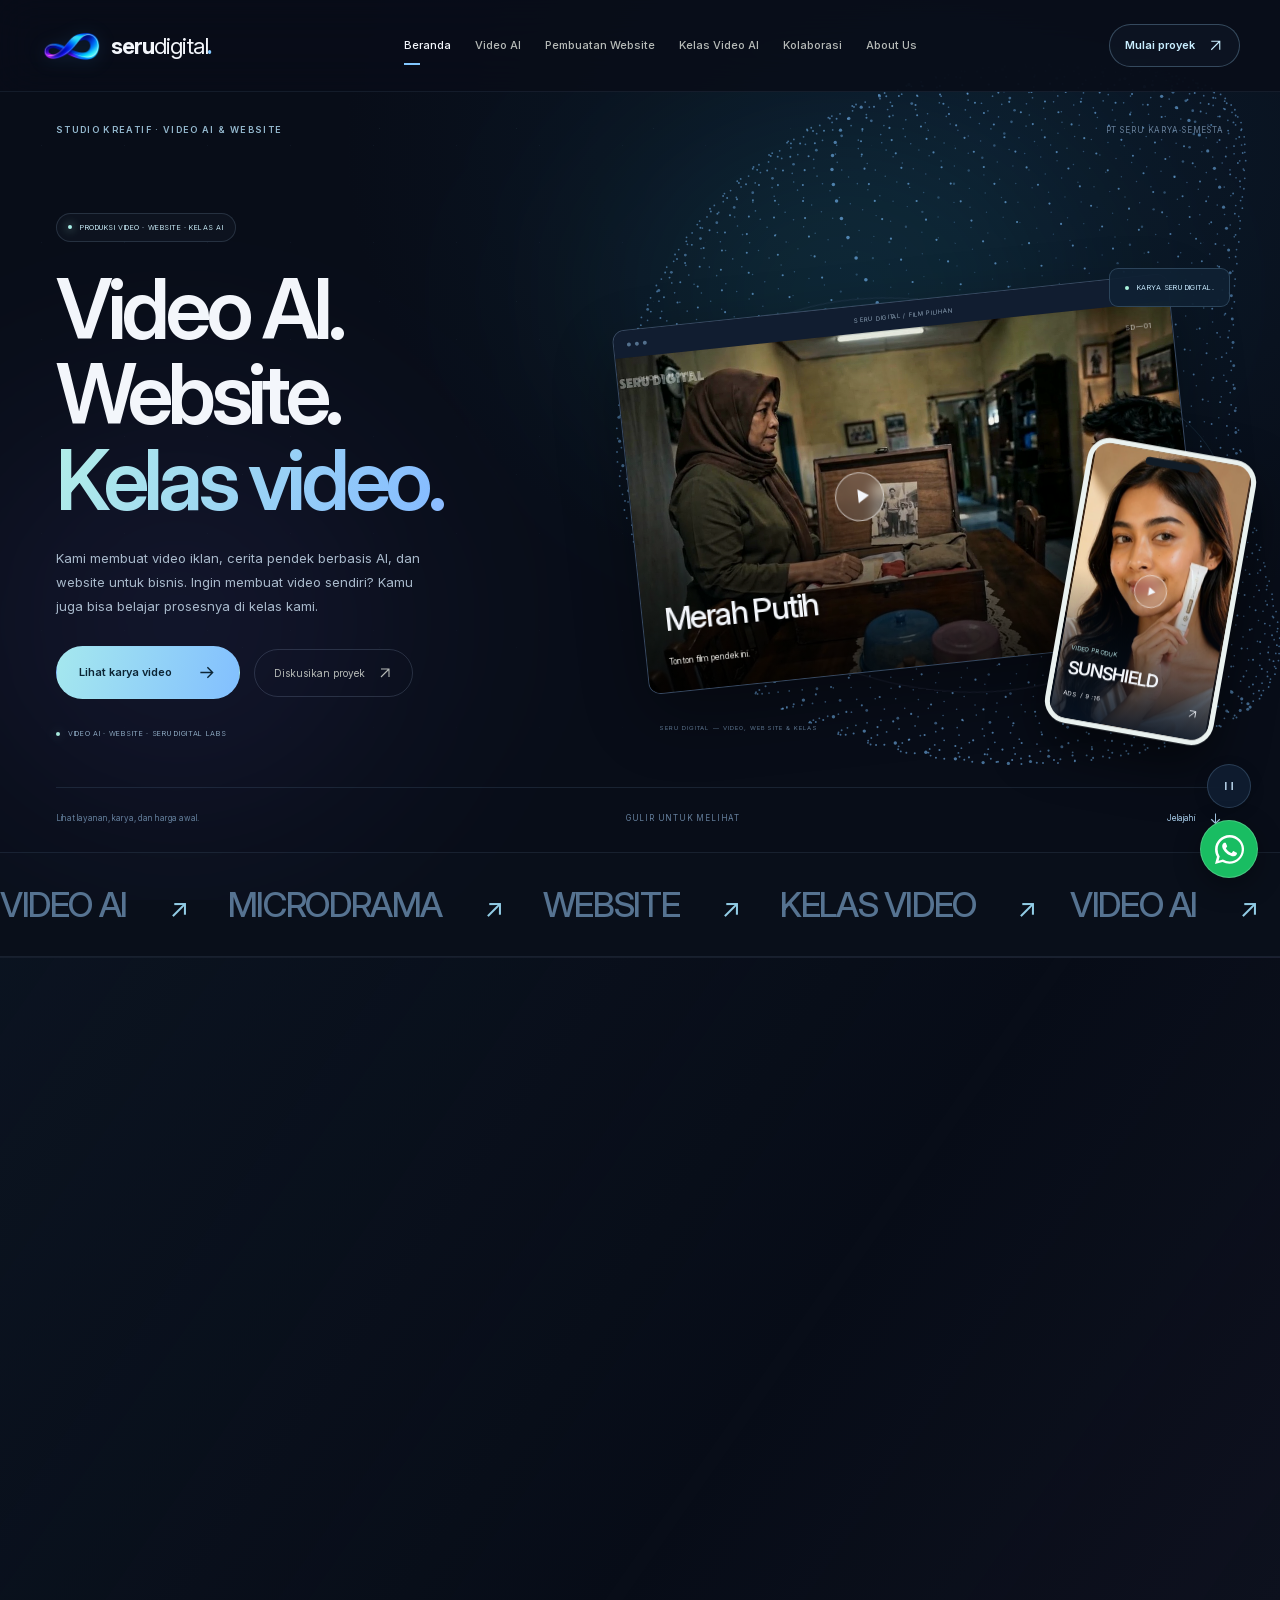
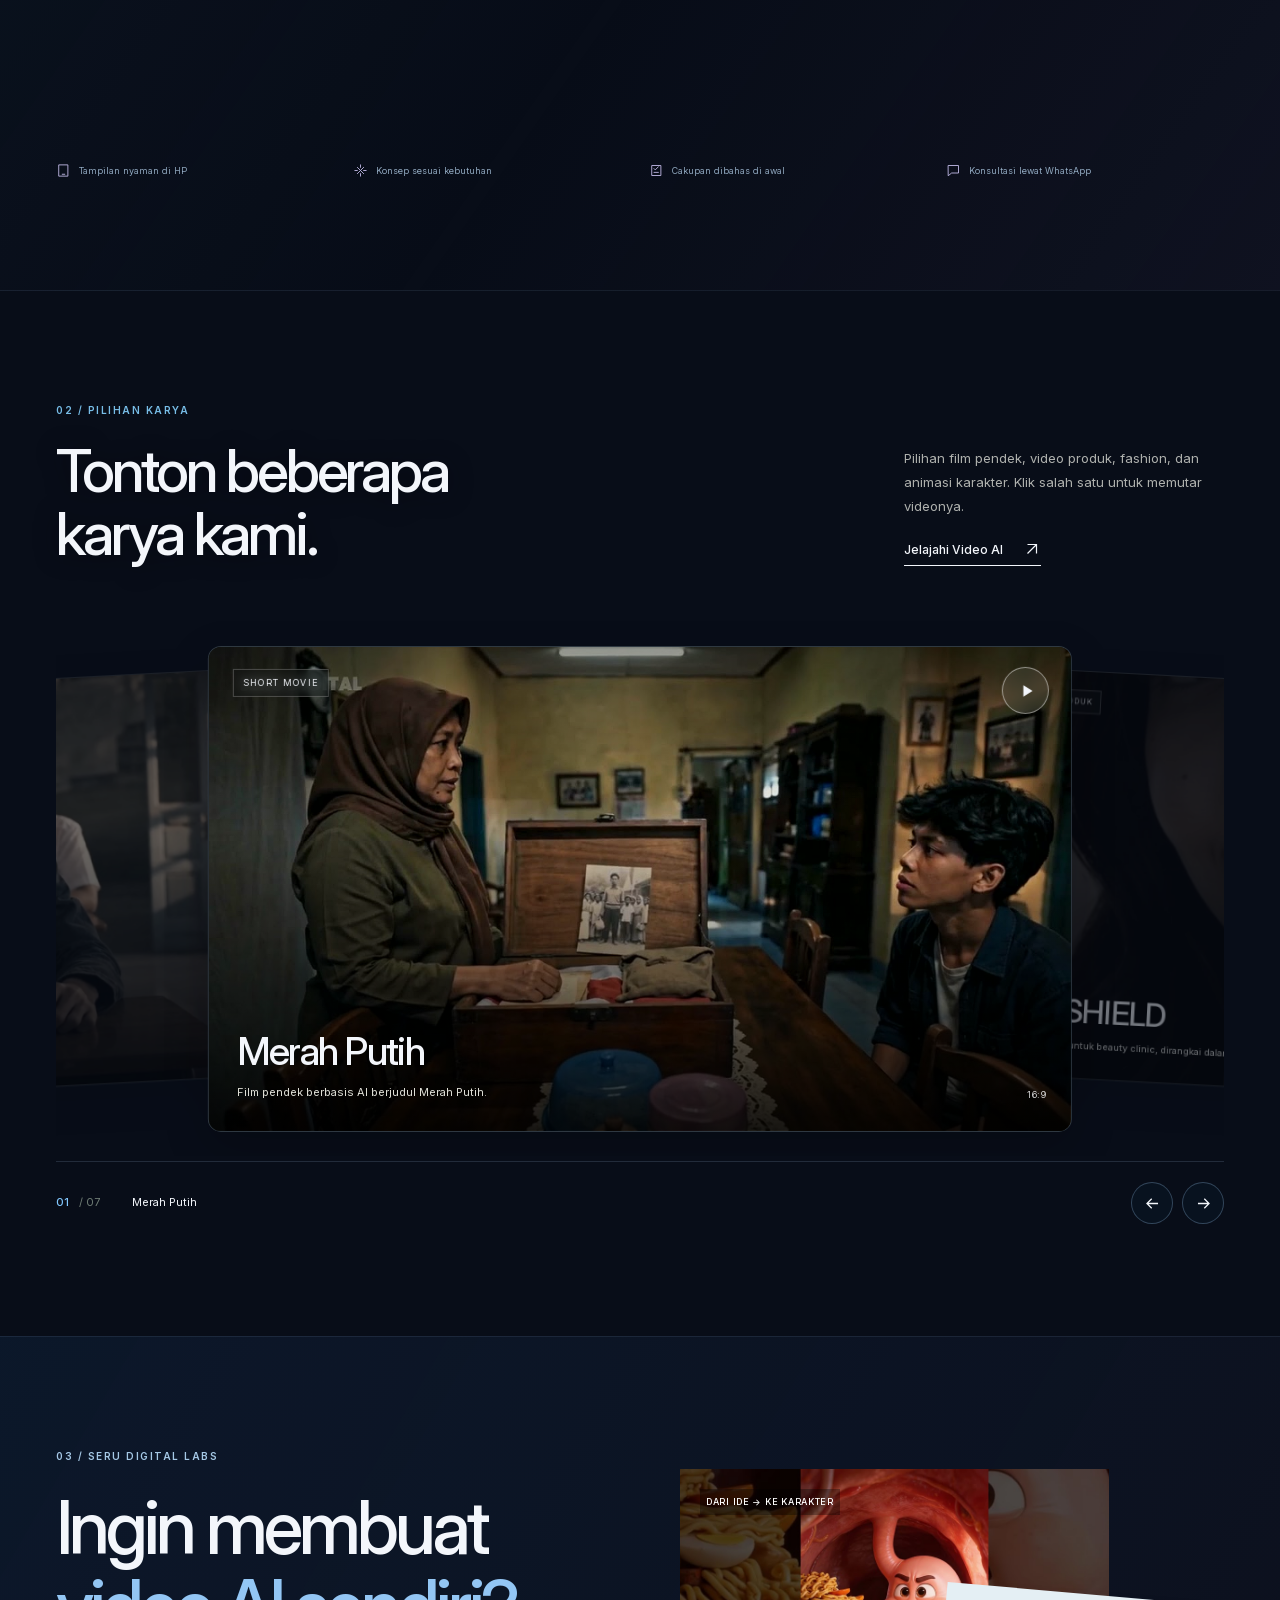
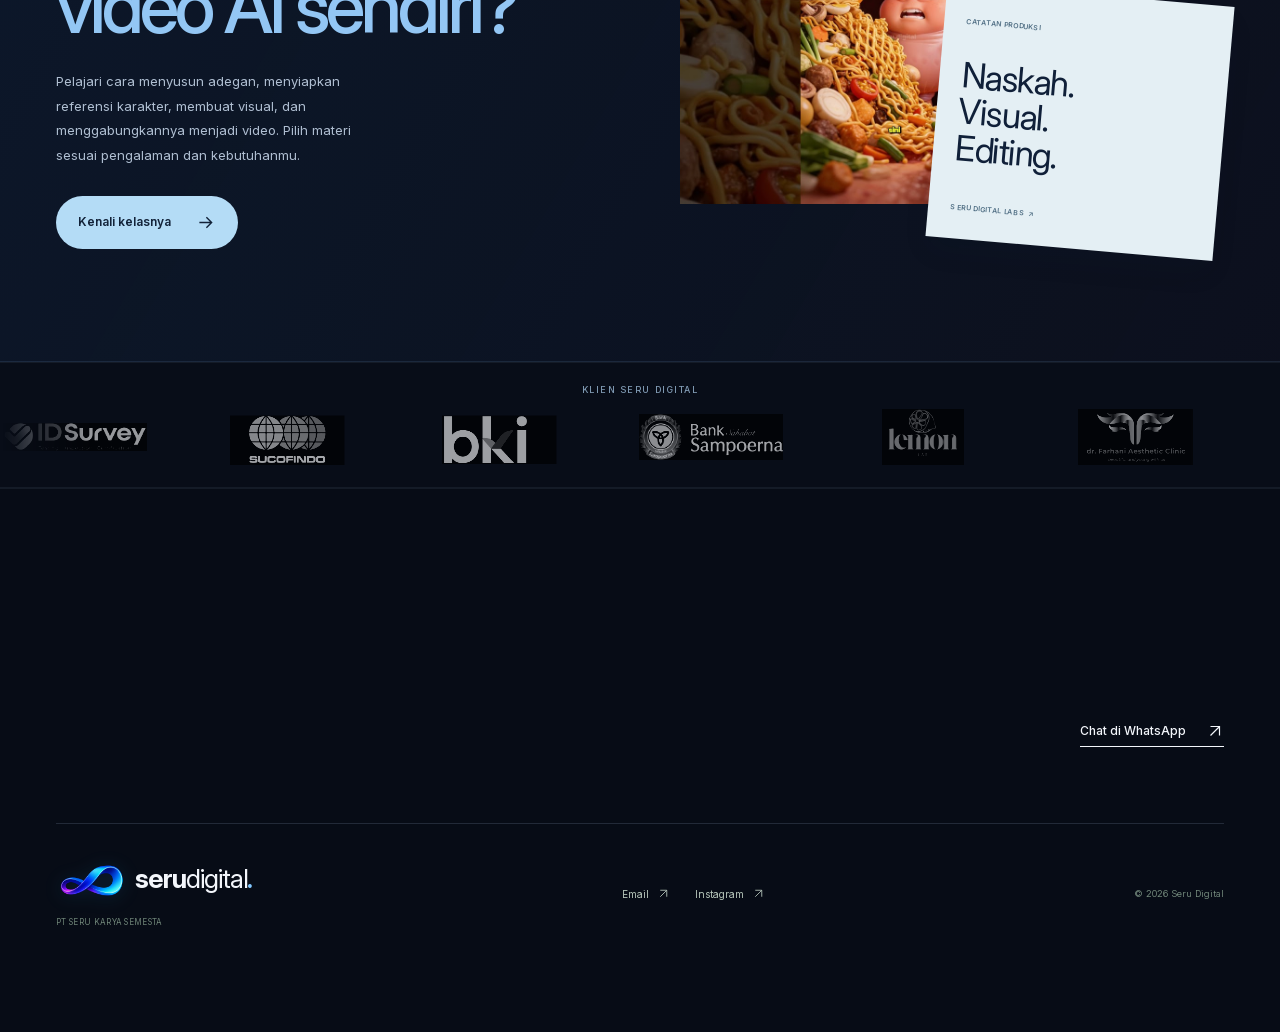
==== commit 8cb17d9c: "Add LELUHUR to video portfolio" ====
--- a/index.html
+++ b/index.html
@@ -1,4 +1,4 @@
 <!doctype html><html lang="id"><head><meta charset="utf-8"><meta name="viewport" content="width=device-width,initial-scale=1"><meta name="theme-color" content="#101314"><title>Seru Digital — Studio Video AI, Website &amp; Kelas</title><meta name="description" content="Karya video AI, iklan, microdrama, video company profile, pembuatan website, dan kelas video AI bersama Seru Digital."><meta name="robots" content="index,follow"><link rel="canonical" href="https://serudigital.my.id/"><meta property="og:type" content="website"><meta property="og:site_name" content="Seru Digital"><meta property="og:locale" content="id_ID"><meta property="og:title" content="Seru Digital — Studio Video AI, Website &amp; Kelas"><meta property="og:description" content="Karya video AI, iklan, microdrama, video company profile, pembuatan website, dan kelas video AI bersama Seru Digital."><meta property="og:url" content="https://serudigital.my.id/"><meta property="og:image" content="https://serudigital.my.id/assets/merah-putih.jpg"><meta name="twitter:card" content="summary_large_image"><link rel="icon" type="image/png" href="/assets/seru-favicon.png"><link rel="preload" href="/assets/inter-latin.woff2" as="font" type="font/woff2" crossorigin><link rel="stylesheet" href="/assets/styles.css"><link rel="stylesheet" href="/assets/motion.css?v=scroll-morph-1"><link rel="stylesheet" href="/assets/scroll-morph.css"><link rel="stylesheet" href="/assets/pricing.css?v=offers-1"><link rel="stylesheet" href="/assets/refinement.css?v=copy-contact-1"><link rel="stylesheet" href="/assets/services.css?v=cards-1"><link rel="stylesheet" href="/assets/clients.css?v=client-roll-1"><script type="application/ld+json">{"@context":"https://schema.org","@graph":[{"@type":"Organization","@id":"https://serudigital.my.id/#organization","name":"Seru Digital","legalName":"PT SERU KARYA SEMESTA","url":"https://serudigital.my.id","email":"seru.ilmu@gmail.com","sameAs":["https://instagram.com/seru.digital"]},{"@type":"WebSite","@id":"https://serudigital.my.id/#website","url":"https://serudigital.my.id","name":"Seru Digital","inLanguage":"id-ID","publisher":{"@id":"https://serudigital.my.id/#organization"}},{"@type":"WebPage","@id":"https://serudigital.my.id/#webpage","url":"https://serudigital.my.id/","name":"Seru Digital — Studio Video AI, Website & Kelas","description":"Karya video AI, iklan, microdrama, video company profile, pembuatan website, dan kelas video AI bersama Seru Digital.","inLanguage":"id-ID","isPartOf":{"@id":"https://serudigital.my.id/#website"},"about":{"@id":"https://serudigital.my.id/#organization"}}]}</script><script src="/assets/app.js" defer></script><script src="/assets/motion.js?v=scroll-morph-clients-1" type="module"></script></head><body data-page="home"><a class="skip-link" href="#main">Langsung ke konten</a><header class="site-header"><div class="nav-shell"><a class="brand" href="/" aria-label="Seru Digital, beranda"><img class="brand-symbol" src="/assets/seru-symbol.webp" alt="" width="512" height="256" decoding="async"><span class="brand-wordmark">seru<span class="brand-light">digital</span><b>.</b></span></a><button class="menu-toggle" aria-expanded="false" aria-controls="main-nav" aria-label="Buka menu"><span></span><span></span></button><nav id="main-nav" aria-label="Navigasi utama"><a href="/" aria-current="page">Beranda</a><a href="/video-ai/" >Video AI</a><a href="/pembuatan-website/" >Pembuatan Website</a><a href="/kelas-video-ai/" >Kelas Video AI</a><a href="/kolaborasi/" >Kolaborasi</a><a href="/about-us/" >About Us</a></nav><a class="header-contact" href="/kolaborasi/#brief" aria-label="Mulai proyek"><span>Mulai proyek</span><svg viewBox="0 0 24 24" fill="none" aria-hidden="true"><path d="M6 18 18 6M6 6h12v12" stroke="currentColor" stroke-width="1.6"/></svg></a></div></header><div class="motion-atmosphere" aria-hidden="true"><div class="ambient-light ambient-light-one"></div><div class="ambient-light ambient-light-two"></div><div class="ambient-stars"></div><canvas id="motion-canvas"></canvas></div><button class="motion-control" type="button" data-motion-toggle aria-pressed="false" hidden><svg viewBox="0 0 20 20" aria-hidden="true"><path class="pause-glyph" d="M6 5v10M14 5v10" stroke="currentColor" stroke-width="2"/><path class="resume-glyph" d="m7 5 8 5-8 5Z" fill="currentColor"/></svg><span>Jeda gerak</span></button><main id="main"><section class="home-hero wrap motion-hero"><div class="hero-topline"><p class="eyebrow">STUDIO KREATIF · VIDEO AI & WEBSITE</p><span class="edition">PT SERU KARYA SEMESTA</span></div><div class="hero-main"><div class="hero-copy"><span class="hero-kicker"><i aria-hidden="true"></i> PRODUKSI VIDEO · WEBSITE · KELAS AI</span><h1><span class="hero-line">Video AI.</span><span class="hero-line">Website.</span><span class="hero-line hero-accent">Kelas video.</span></h1><p>Kami membuat video iklan, cerita pendek berbasis AI, dan website untuk bisnis. Ingin membuat video sendiri? Kamu juga bisa belajar prosesnya di kelas kami.</p><div class="hero-ctas"><a class="button primary" href="/video-ai/">Lihat karya video<svg viewBox="0 0 24 24" fill="none" aria-hidden="true"><path d="M5 12h14M13 6l6 6-6 6" stroke="currentColor" stroke-width="1.6"/></svg></a><a class="hero-secondary" href="/kolaborasi/">Diskusikan proyek <svg viewBox="0 0 24 24" fill="none" aria-hidden="true"><path d="M6 18 18 6M6 6h12v12" stroke="currentColor" stroke-width="1.6"/></svg></a></div><div class="hero-footnote"><span class="blue-dot"></span><span>VIDEO AI · WEBSITE · SERU DIGITAL LABS</span></div></div><div class="hero-art" data-tilt><div class="hero-orbit" aria-hidden="true"><span></span><span></span></div><div class="art-float art-float-main"><button class="hero-film" data-video="v6Kiu2qaIsY" data-title="Merah Putih" aria-label="Putar film Merah Putih"><span class="film-chrome"><i></i><i></i><i></i><span>SERU DIGITAL / FILM PILIHAN</span></span><img class="" src="/assets/merah-putih.jpg" alt="Cuplikan Merah Putih, karya Seru Digital" width="1280" height="720" fetchpriority="high" decoding="async"><span class="film-top"><span>SHORT MOVIE</span><span>SD—01</span></span><span class="hero-play"><svg viewBox="0 0 24 24" aria-hidden="true"><path d="m9 5 11 7-11 7Z" fill="currentColor"/></svg></span><span class="film-bottom"><strong>Merah Putih</strong><span>Tonton film pendek ini. <svg viewBox="0 0 24 24" fill="none" aria-hidden="true"><path d="M6 18 18 6M6 6h12v12" stroke="currentColor" stroke-width="1.6"/></svg></span></span></button></div><div class="art-float art-float-portrait"><button class="portrait-film" data-video="pjTFAE8wPis" data-title="SUNSHIELD" aria-label="Putar video SUNSHIELD"><img class="" src="/assets/sunshield.jpg" alt="Cuplikan SUNSHIELD, karya Seru Digital" width="1280" height="720" loading="lazy" decoding="async"><span class="portrait-play"><svg viewBox="0 0 24 24" aria-hidden="true"><path d="m9 5 11 7-11 7Z" fill="currentColor"/></svg></span><span class="portrait-label"><small>VIDEO PRODUK</small><strong>SUNSHIELD</strong><span>ADS / 9:16 <svg viewBox="0 0 24 24" fill="none" aria-hidden="true"><path d="M6 18 18 6M6 6h12v12" stroke="currentColor" stroke-width="1.6"/></svg></span></span></button></div><div class="art-float art-float-label" aria-hidden="true"><span class="blue-dot"></span> KARYA SERU DIGITAL.</div><span class="art-coordinate" aria-hidden="true">SERU DIGITAL — VIDEO, WEBSITE & KELAS</span></div></div><div class="hero-bottom"><span>Lihat layanan, karya, dan harga awal.</span><span>GULIR UNTUK MELIHAT</span><a href="#layanan">Jelajahi <svg viewBox="0 0 24 24" fill="none" aria-hidden="true"><path d="M5 12h14M13 6l6 6-6 6" stroke="currentColor" stroke-width="1.6"/></svg></a></div></section><div class="motion-marquee" aria-hidden="true"><div><span>VIDEO AI <b>↗</b> MICRODRAMA <b>↗</b> WEBSITE <b>↗</b> KELAS VIDEO <b>↗</b> </span><span>VIDEO AI <b>↗</b> MICRODRAMA <b>↗</b> WEBSITE <b>↗</b> KELAS VIDEO <b>↗</b> </span></div></div>
  <section id="layanan" class="section home-services"><div class="wrap"><div class="section-heading"><div><p class="eyebrow">01 / LAYANAN SERU DIGITAL</p><h2>Apa yang<br>kamu butuhkan?</h2></div><div class="section-heading-side"><p>Buat video untuk bisnismu, bangun website, atau pelajari cara produksinya. Pilih layanan untuk melihat detail dan contoh karyanya.</p></div></div><div class="service-card-grid"><a class="service-card" data-service="video" href="/video-ai/"><div class="service-art service-art-video" aria-hidden="true"><div class="tile-video-screen"><img src="/assets/merah-putih.jpg" alt="" width="1280" height="720" loading="lazy" decoding="async"><span class="tile-video-label">MERAH PUTIH / FILM PENDEK</span><span class="tile-play"><svg viewBox="0 0 24 24" aria-hidden="true"><path d="m9 5 11 7-11 7Z" fill="currentColor"/></svg></span></div><div class="tile-phone"><img src="/assets/sunshield.jpg" alt="" width="405" height="720" loading="lazy" decoding="async"><span>VIDEO PRODUK</span></div></div><div class="service-card-body"><h3><svg viewBox="0 0 24 24" fill="none" aria-hidden="true"><path d="M4 4h16v16H4zM4 8h16M8 4v4M16 4v4M10 11l5 3-5 3z" stroke="currentColor" stroke-width="1.5" stroke-linecap="round" stroke-linejoin="round"/></svg>Video AI</h3><p>Bikin produkmu dikenal lewat iklan, cerita pendek, dan video profil perusahaan.</p><span class="service-card-note">Microdrama mulai Rp500.000</span><div class="service-card-footer"><span>Mulai dari <strong>Rp300.000</strong></span><span class="service-card-arrow"><svg viewBox="0 0 24 24" fill="none" aria-hidden="true"><path d="M6 18 18 6M6 6h12v12" stroke="currentColor" stroke-width="1.6"/></svg></span></div></div></a><a class="service-card" data-service="website" href="/pembuatan-website/"><div class="service-art service-art-website" aria-hidden="true"><div class="tile-browser"><div class="tile-browser-bar"><i></i><i></i><i></i><span>WEBSITE BISNIS</span></div><div class="tile-site-nav"><strong>serudigital.</strong><span>PROFIL · LAYANAN · KONTAK</span></div><div class="tile-site-content"><div><small>KENALKAN BISNISMU</small><strong>Lebih mudah<br>dikenal.</strong><span class="tile-site-copy"></span><span class="tile-site-button">Hubungi kami ↗</span></div><div class="tile-site-symbol"><img src="/assets/seru-symbol.webp" alt="" width="512" height="256" loading="lazy" decoding="async"></div></div></div></div><div class="service-card-body"><h3><svg viewBox="0 0 24 24" fill="none" aria-hidden="true"><path d="M3 4h18v16H3zM3 9h18M7 6.5h.01M10 6.5h.01M7 13h4M7 16h7" stroke="currentColor" stroke-width="1.5" stroke-linecap="round" stroke-linejoin="round"/></svg>Pembuatan Website</h3><p>Profil bisnis, landing page, atau portofolio dengan tampilan yang sesuai identitasmu.</p><span class="service-card-note">Harga awal website company profile</span><div class="service-card-footer"><span>Mulai dari <strong>Rp1.500.000</strong></span><span class="service-card-arrow"><svg viewBox="0 0 24 24" fill="none" aria-hidden="true"><path d="M6 18 18 6M6 6h12v12" stroke="currentColor" stroke-width="1.6"/></svg></span></div></div></a><a class="service-card" data-service="kelas" href="/kelas-video-ai/"><div class="service-art service-art-class" aria-hidden="true"><div class="tile-editor"><div class="tile-editor-bar"><span class="tile-live-dot"></span>SERU DIGITAL LABS<span>LATIHAN / 01</span></div><div class="tile-editor-body"><div class="tile-editor-frame"><img src="/assets/talking-character.jpg" alt="" width="405" height="720" loading="lazy" decoding="async"><svg viewBox="0 0 24 24" aria-hidden="true"><path d="m9 5 11 7-11 7Z" fill="currentColor"/></svg></div><div class="tile-editor-notes"><small>PROSES PRODUKSI</small><strong>Dari ide<br>ke video.</strong><span>01 Naskah</span><span>02 Visual & karakter</span><span>03 Gerak & editing</span></div></div><div class="tile-timeline"><span></span><span></span><span></span><i></i></div></div></div><div class="service-card-body"><h3><svg viewBox="0 0 24 24" fill="none" aria-hidden="true"><path d="M3 5h7l2 2 2-2h7v14h-7l-2 2-2-2H3zM12 7v14M6 9h3M6 12h3M15 9h3M15 12h3" stroke="currentColor" stroke-width="1.5" stroke-linecap="round" stroke-linejoin="round"/></svg>Kelas Video AI</h3><p>Jangan cuma menonton. Pelajari cara membuat video AI lewat materi dan praktik.</p><span class="service-card-note">Konsultasikan materi dan jadwal kelas</span><div class="service-card-footer"><span>Mulai dari <strong>Rp250.000</strong><small>/sesi</small></span><span class="service-card-arrow"><svg viewBox="0 0 24 24" fill="none" aria-hidden="true"><path d="M6 18 18 6M6 6h12v12" stroke="currentColor" stroke-width="1.6"/></svg></span></div></div></a></div><div class="service-assurances"><span><svg viewBox="0 0 24 24" fill="none" aria-hidden="true"><path d="M5 3h14v18H5zM10 18h4" stroke="currentColor" stroke-width="1.5" stroke-linecap="round" stroke-linejoin="round"/></svg>Tampilan nyaman di HP</span><span><svg viewBox="0 0 24 24" fill="none" aria-hidden="true"><path d="M12 3v4M12 17v4M3 12h4M17 12h4M7 7l10 10M17 7 7 17" stroke="currentColor" stroke-width="1.5" stroke-linecap="round" stroke-linejoin="round"/></svg>Konsep sesuai kebutuhan</span><span><svg viewBox="0 0 24 24" fill="none" aria-hidden="true"><path d="M5 4h14v16H5zM8 9l2 2 5-5M8 15h7" stroke="currentColor" stroke-width="1.5" stroke-linecap="round" stroke-linejoin="round"/></svg>Cakupan dibahas di awal</span><span><svg viewBox="0 0 24 24" fill="none" aria-hidden="true"><path d="M4 4h16v12H9l-5 4z" stroke="currentColor" stroke-width="1.5" stroke-linecap="round" stroke-linejoin="round"/></svg>Konsultasi lewat WhatsApp</span></div></div></section>
- <section id="karya" class="section work-section"><div class="wrap"><div class="section-heading"><div><p class="eyebrow">02 / PILIHAN KARYA</p><h2>Tonton beberapa<br>karya kami.</h2></div><div class="section-heading-side"><p>Pilihan film pendek, video produk, fashion, dan animasi karakter. Klik salah satu untuk memutar videonya.</p><a class="text-link" href="/video-ai/">Jelajahi Video AI <svg viewBox="0 0 24 24" fill="none" aria-hidden="true"><path d="M6 18 18 6M6 6h12v12" stroke="currentColor" stroke-width="1.6"/></svg></a></div></div><div class="portfolio-deck " data-deck role="region" aria-roledescription="carousel" aria-label="Pilihan karya Seru Digital"><div class="deck-stage"><button type="button" class="deck-card is-current" data-index="0" data-video="v6Kiu2qaIsY" data-title="Merah Putih" aria-label="Putar Merah Putih" ><img class="" src="/assets/merah-putih.jpg" alt="Cuplikan Merah Putih, karya Seru Digital" width="1280" height="720" loading="lazy" decoding="async"><span class="deck-shade"></span><span class="card-label">Short movie</span><span class="play-circle"><svg viewBox="0 0 24 24" aria-hidden="true"><path d="m9 5 11 7-11 7Z" fill="currentColor"/></svg></span><span class="card-info"><strong>Merah Putih</strong><span>Film pendek berbasis AI berjudul Merah Putih.</span></span><span class="card-format">16:9</span></button><button type="button" class="deck-card " data-index="1" data-video="pjTFAE8wPis" data-title="SUNSHIELD" aria-label="Putar SUNSHIELD" tabindex="-1" aria-hidden="true"><img class="" src="/assets/sunshield.jpg" alt="Cuplikan SUNSHIELD, karya Seru Digital" width="1280" height="720" loading="lazy" decoding="async"><span class="deck-shade"></span><span class="card-label">Video produk</span><span class="play-circle"><svg viewBox="0 0 24 24" aria-hidden="true"><path d="m9 5 11 7-11 7Z" fill="currentColor"/></svg></span><span class="card-info"><strong>SUNSHIELD</strong><span>Visual produk untuk beauty clinic, dirangkai dalam format pendek.</span></span><span class="card-format">9:16</span></button><button type="button" class="deck-card " data-index="2" data-video="3fR06DUR6rc" data-title="EMS Sculpting" aria-label="Putar EMS Sculpting" tabindex="-1" aria-hidden="true"><img class="" src="/assets/ems-sculpting.jpg" alt="Cuplikan EMS Sculpting, karya Seru Digital" width="1280" height="720" loading="lazy" decoding="async"><span class="deck-shade"></span><span class="card-label">Video treatment</span><span class="play-circle"><svg viewBox="0 0 24 24" aria-hidden="true"><path d="m9 5 11 7-11 7Z" fill="currentColor"/></svg></span><span class="card-info"><strong>EMS Sculpting</strong><span>Memperkenalkan treatment dan teknologi melalui visual produk.</span></span><span class="card-format">9:16</span></button><button type="button" class="deck-card " data-index="3" data-video="qcgmXhwPgz4" data-title="Met Gala" aria-label="Putar Met Gala" tabindex="-1" aria-hidden="true"><img class="" src="/assets/met-gala.jpg" alt="Cuplikan Met Gala, karya Seru Digital" width="1280" height="720" loading="lazy" decoding="async"><span class="deck-shade"></span><span class="card-label">Visual fashion</span><span class="play-circle"><svg viewBox="0 0 24 24" aria-hidden="true"><path d="m9 5 11 7-11 7Z" fill="currentColor"/></svg></span><span class="card-info"><strong>Met Gala</strong><span>Eksplorasi visual fashion bertema Met Gala.</span></span><span class="card-format">9:16</span></button><button type="button" class="deck-card " data-index="4" data-video="_Yx_mJkfT2c" data-title="Gamis Bono" aria-label="Putar Gamis Bono" tabindex="-1" aria-hidden="true"><img class="" src="/assets/gamis-bono.jpg" alt="Cuplikan Gamis Bono, karya Seru Digital" width="1280" height="720" loading="lazy" decoding="async"><span class="deck-shade"></span><span class="card-label">Video fashion</span><span class="play-circle"><svg viewBox="0 0 24 24" aria-hidden="true"><path d="m9 5 11 7-11 7Z" fill="currentColor"/></svg></span><span class="card-info"><strong>Gamis Bono</strong><span>Video produk fashion untuk memperkenalkan Gamis Bono.</span></span><span class="card-format">9:16</span></button><button type="button" class="deck-card " data-index="5" data-video="IHA5FdGnPmQ" data-title="Talking Character" aria-label="Putar Talking Character" tabindex="-1" aria-hidden="true"><img class="" src="/assets/talking-character.jpg" alt="Cuplikan Talking Character, karya Seru Digital" width="1280" height="720" loading="lazy" decoding="async"><span class="deck-shade"></span><span class="card-label">Animasi karakter</span><span class="play-circle"><svg viewBox="0 0 24 24" aria-hidden="true"><path d="m9 5 11 7-11 7Z" fill="currentColor"/></svg></span><span class="card-info"><strong>Talking Character</strong><span>Karakter berbicara untuk menyampaikan konten edukasi.</span></span><span class="card-format">9:16</span></button></div><div class="deck-toolbar"><p class="deck-counter" aria-live="polite"><strong>01</strong><span>/ 06</span><span class="deck-current">Merah Putih</span></p><div class="deck-actions"><button class="round-button deck-prev" aria-label="Karya sebelumnya: Pilihan karya Seru Digital" ><svg viewBox="0 0 24 24" fill="none" aria-hidden="true"><path d="M5 12h14M13 6l6 6-6 6" stroke="currentColor" stroke-width="1.6"/></svg></button><button class="round-button deck-next" aria-label="Karya berikutnya: Pilihan karya Seru Digital" ><svg viewBox="0 0 24 24" fill="none" aria-hidden="true"><path d="M5 12h14M13 6l6 6-6 6" stroke="currentColor" stroke-width="1.6"/></svg></button></div></div></div></div></section>
+ <section id="karya" class="section work-section"><div class="wrap"><div class="section-heading"><div><p class="eyebrow">02 / PILIHAN KARYA</p><h2>Tonton beberapa<br>karya kami.</h2></div><div class="section-heading-side"><p>Pilihan film pendek, video produk, fashion, dan animasi karakter. Klik salah satu untuk memutar videonya.</p><a class="text-link" href="/video-ai/">Jelajahi Video AI <svg viewBox="0 0 24 24" fill="none" aria-hidden="true"><path d="M6 18 18 6M6 6h12v12" stroke="currentColor" stroke-width="1.6"/></svg></a></div></div><div class="portfolio-deck " data-deck role="region" aria-roledescription="carousel" aria-label="Pilihan karya Seru Digital"><div class="deck-stage"><button type="button" class="deck-card is-current" data-index="0" data-video="v6Kiu2qaIsY" data-title="Merah Putih" aria-label="Putar Merah Putih" ><img class="" src="/assets/merah-putih.jpg" alt="Cuplikan Merah Putih, karya Seru Digital" width="1280" height="720" loading="lazy" decoding="async"><span class="deck-shade"></span><span class="card-label">Short movie</span><span class="play-circle"><svg viewBox="0 0 24 24" aria-hidden="true"><path d="m9 5 11 7-11 7Z" fill="currentColor"/></svg></span><span class="card-info"><strong>Merah Putih</strong><span>Film pendek berbasis AI berjudul Merah Putih.</span></span><span class="card-format">16:9</span></button><button type="button" class="deck-card " data-index="1" data-video="pjTFAE8wPis" data-title="SUNSHIELD" aria-label="Putar SUNSHIELD" tabindex="-1" aria-hidden="true"><img class="" src="/assets/sunshield.jpg" alt="Cuplikan SUNSHIELD, karya Seru Digital" width="1280" height="720" loading="lazy" decoding="async"><span class="deck-shade"></span><span class="card-label">Video produk</span><span class="play-circle"><svg viewBox="0 0 24 24" aria-hidden="true"><path d="m9 5 11 7-11 7Z" fill="currentColor"/></svg></span><span class="card-info"><strong>SUNSHIELD</strong><span>Visual produk untuk beauty clinic, dirangkai dalam format pendek.</span></span><span class="card-format">9:16</span></button><button type="button" class="deck-card " data-index="2" data-video="3fR06DUR6rc" data-title="EMS Sculpting" aria-label="Putar EMS Sculpting" tabindex="-1" aria-hidden="true"><img class="" src="/assets/ems-sculpting.jpg" alt="Cuplikan EMS Sculpting, karya Seru Digital" width="1280" height="720" loading="lazy" decoding="async"><span class="deck-shade"></span><span class="card-label">Video treatment</span><span class="play-circle"><svg viewBox="0 0 24 24" aria-hidden="true"><path d="m9 5 11 7-11 7Z" fill="currentColor"/></svg></span><span class="card-info"><strong>EMS Sculpting</strong><span>Memperkenalkan treatment dan teknologi melalui visual produk.</span></span><span class="card-format">9:16</span></button><button type="button" class="deck-card " data-index="3" data-video="qcgmXhwPgz4" data-title="Met Gala" aria-label="Putar Met Gala" tabindex="-1" aria-hidden="true"><img class="" src="/assets/met-gala.jpg" alt="Cuplikan Met Gala, karya Seru Digital" width="1280" height="720" loading="lazy" decoding="async"><span class="deck-shade"></span><span class="card-label">Visual fashion</span><span class="play-circle"><svg viewBox="0 0 24 24" aria-hidden="true"><path d="m9 5 11 7-11 7Z" fill="currentColor"/></svg></span><span class="card-info"><strong>Met Gala</strong><span>Eksplorasi visual fashion bertema Met Gala.</span></span><span class="card-format">9:16</span></button><button type="button" class="deck-card " data-index="4" data-video="_Yx_mJkfT2c" data-title="Gamis Bono" aria-label="Putar Gamis Bono" tabindex="-1" aria-hidden="true"><img class="" src="/assets/gamis-bono.jpg" alt="Cuplikan Gamis Bono, karya Seru Digital" width="1280" height="720" loading="lazy" decoding="async"><span class="deck-shade"></span><span class="card-label">Video fashion</span><span class="play-circle"><svg viewBox="0 0 24 24" aria-hidden="true"><path d="m9 5 11 7-11 7Z" fill="currentColor"/></svg></span><span class="card-info"><strong>Gamis Bono</strong><span>Video produk fashion untuk memperkenalkan Gamis Bono.</span></span><span class="card-format">9:16</span></button><button type="button" class="deck-card " data-index="5" data-video="IHA5FdGnPmQ" data-title="Talking Character" aria-label="Putar Talking Character" tabindex="-1" aria-hidden="true"><img class="" src="/assets/talking-character.jpg" alt="Cuplikan Talking Character, karya Seru Digital" width="1280" height="720" loading="lazy" decoding="async"><span class="deck-shade"></span><span class="card-label">Animasi karakter</span><span class="play-circle"><svg viewBox="0 0 24 24" aria-hidden="true"><path d="m9 5 11 7-11 7Z" fill="currentColor"/></svg></span><span class="card-info"><strong>Talking Character</strong><span>Karakter berbicara untuk menyampaikan konten edukasi.</span></span><span class="card-format">9:16</span></button><button type="button" class="deck-card " data-index="6" data-video="UXm3D4aUNQ4" data-title="LELUHUR" aria-label="Putar LELUHUR" tabindex="-1" aria-hidden="true"><img class="" src="/assets/leluhur.jpg" alt="Cuplikan LELUHUR, karya Seru Digital" width="1280" height="720" loading="lazy" decoding="async"><span class="deck-shade"></span><span class="card-label">Film pendek</span><span class="play-circle"><svg viewBox="0 0 24 24" aria-hidden="true"><path d="m9 5 11 7-11 7Z" fill="currentColor"/></svg></span><span class="card-info"><strong>LELUHUR</strong><span>Film pendek LELUHUR karya Seru Digital.</span></span><span class="card-format">16:9</span></button></div><div class="deck-toolbar"><p class="deck-counter" aria-live="polite"><strong>01</strong><span>/ 07</span><span class="deck-current">Merah Putih</span></p><div class="deck-actions"><button class="round-button deck-prev" aria-label="Karya sebelumnya: Pilihan karya Seru Digital" ><svg viewBox="0 0 24 24" fill="none" aria-hidden="true"><path d="M5 12h14M13 6l6 6-6 6" stroke="currentColor" stroke-width="1.6"/></svg></button><button class="round-button deck-next" aria-label="Karya berikutnya: Pilihan karya Seru Digital" ><svg viewBox="0 0 24 24" fill="none" aria-hidden="true"><path d="M5 12h14M13 6l6 6-6 6" stroke="currentColor" stroke-width="1.6"/></svg></button></div></div></div></div></section>
  <section id="kelas" class="section lab-section"><div class="wrap lab-split"><div><p class="eyebrow">03 / SERU DIGITAL LABS</p><h2>Ingin membuat<br><span>video AI sendiri?</span></h2><p>Pelajari cara menyusun adegan, menyiapkan referensi karakter, membuat visual, dan menggabungkannya menjadi video. Pilih materi sesuai pengalaman dan kebutuhanmu.</p><a class="button dark" href="/kelas-video-ai/">Kenali kelasnya<svg viewBox="0 0 24 24" fill="none" aria-hidden="true"><path d="M5 12h14M13 6l6 6-6 6" stroke="currentColor" stroke-width="1.6"/></svg></a></div><div class="lab-composition"><div class="lab-image"><img class="" src="/assets/talking-character.jpg" alt="Cuplikan Talking Character, karya Seru Digital" width="1280" height="720" loading="lazy" decoding="async"><span class="lab-image-label">DARI IDE → KE KARAKTER</span></div><div class="lab-note"><span>CATATAN PRODUKSI</span><p>Naskah.<br>Visual.<br>Editing.</p><span>SERU DIGITAL LABS ↗</span></div></div></div></section></main><section id="klien" class="client-section" aria-labelledby="clients-heading"><h2 id="clients-heading" class="clients-caption">Klien Seru Digital</h2><div class="client-marquee" role="region" tabindex="0" aria-label="Logo klien Seru Digital untuk layanan website dan video AI"><div class="clients-track"><ul class="clients-group" aria-label="Klien Seru Digital"><li class="client-logo logo-kind-wide"><img src="/assets/clients/idsurvey.webp" alt="IDSurvey" title="IDSurvey" width="800" height="160" loading="lazy" decoding="async"></li><li class="client-logo logo-kind-group"><img src="/assets/clients/sucofindo.webp" alt="SUCOFINDO" title="SUCOFINDO" width="800" height="516" loading="lazy" decoding="async"></li><li class="client-logo logo-kind-group"><img src="/assets/clients/bki.webp" alt="BKI" title="BKI" width="800" height="478" loading="lazy" decoding="async"></li><li class="client-logo logo-kind-wide"><img src="/assets/clients/bank-sahabat-sampoerna.webp" alt="Bank Sahabat Sampoerna" title="Bank Sahabat Sampoerna" width="800" height="255" loading="lazy" decoding="async"></li><li class="client-logo logo-kind-lemon"><img src="/assets/clients/lemon-lab.webp" alt="Lemon Lab" title="Lemon Lab" width="800" height="800" loading="lazy" decoding="async"></li><li class="client-logo logo-kind-clinic"><img src="/assets/clients/dr-farhani.webp" alt="dr. Farhani Aesthetic Clinic" title="dr. Farhani Aesthetic Clinic" width="800" height="800" loading="lazy" decoding="async"></li><li class="client-logo logo-kind-square"><img src="/assets/clients/vet-time.webp" alt="Vet Time" title="Vet Time" width="800" height="800" loading="lazy" decoding="async"></li><li class="client-logo logo-kind-square"><img src="/assets/clients/happy-time.webp" alt="Happy Time" title="Happy Time" width="800" height="800" loading="lazy" decoding="async"></li><li class="client-logo logo-kind-institution"><img src="/assets/clients/kementerian-imigrasi-pemasyarakatan.webp" alt="Kementerian Imigrasi dan Pemasyarakatan" title="Kementerian Imigrasi dan Pemasyarakatan" width="800" height="450" loading="lazy" decoding="async"></li></ul><ul class="clients-group" aria-hidden="true"><li class="client-logo logo-kind-wide"><img src="/assets/clients/idsurvey.webp" alt=""  width="800" height="160" loading="lazy" decoding="async"></li><li class="client-logo logo-kind-group"><img src="/assets/clients/sucofindo.webp" alt=""  width="800" height="516" loading="lazy" decoding="async"></li><li class="client-logo logo-kind-group"><img src="/assets/clients/bki.webp" alt=""  width="800" height="478" loading="lazy" decoding="async"></li><li class="client-logo logo-kind-wide"><img src="/assets/clients/bank-sahabat-sampoerna.webp" alt=""  width="800" height="255" loading="lazy" decoding="async"></li><li class="client-logo logo-kind-lemon"><img src="/assets/clients/lemon-lab.webp" alt=""  width="800" height="800" loading="lazy" decoding="async"></li><li class="client-logo logo-kind-clinic"><img src="/assets/clients/dr-farhani.webp" alt=""  width="800" height="800" loading="lazy" decoding="async"></li><li class="client-logo logo-kind-square"><img src="/assets/clients/vet-time.webp" alt=""  width="800" height="800" loading="lazy" decoding="async"></li><li class="client-logo logo-kind-square"><img src="/assets/clients/happy-time.webp" alt=""  width="800" height="800" loading="lazy" decoding="async"></li><li class="client-logo logo-kind-institution"><img src="/assets/clients/kementerian-imigrasi-pemasyarakatan.webp" alt=""  width="800" height="450" loading="lazy" decoding="async"></li></ul></div></div></section><footer id="kontak" class="site-footer"><div class="wrap footer-top"><div><p class="eyebrow">VIDEO, WEBSITE, ATAU KELAS?</p><a class="footer-invite" href="/kolaborasi/">Ceritakan<br><span>kebutuhanmu.</span> <svg viewBox="0 0 24 24" fill="none" aria-hidden="true"><path d="M6 18 18 6M6 6h12v12" stroke="currentColor" stroke-width="1.6"/></svg></a></div><a class="text-link" href="https://wa.me/6285757305799?text=Halo%20Seru%20Digital%2C%20saya%20ingin%20berdiskusi%20tentang%20proyek." target="_blank" rel="noopener noreferrer">Chat di WhatsApp <svg viewBox="0 0 24 24" fill="none" aria-hidden="true"><path d="M6 18 18 6M6 6h12v12" stroke="currentColor" stroke-width="1.6"/></svg></a></div><div class="wrap footer-bottom"><div><a class="brand footer-brand" href="/" aria-label="Seru Digital, beranda"><img class="brand-symbol" src="/assets/seru-symbol.webp" alt="" width="512" height="256" loading="lazy" decoding="async"><span class="brand-wordmark">seru<span class="brand-light">digital</span><b>.</b></span></a><p>PT SERU KARYA SEMESTA</p></div><div class="footer-social"><a href="mailto:seru.ilmu@gmail.com">Email <svg viewBox="0 0 24 24" fill="none" aria-hidden="true"><path d="M6 18 18 6M6 6h12v12" stroke="currentColor" stroke-width="1.6"/></svg></a><a href="https://instagram.com/seru.digital" target="_blank" rel="noopener noreferrer">Instagram <svg viewBox="0 0 24 24" fill="none" aria-hidden="true"><path d="M6 18 18 6M6 6h12v12" stroke="currentColor" stroke-width="1.6"/></svg></a></div><p class="copyright">© 2026 Seru Digital</p></div></footer><a class="whatsapp-float" href="https://wa.me/6285757305799?text=Halo%20Seru%20Digital%2C%20saya%20ingin%20konsultasi%20layanan." target="_blank" rel="noopener noreferrer" aria-label="Hubungi Seru Digital lewat WhatsApp" title="Chat dengan Seru Digital"><svg viewBox="0 0 24 24" fill="currentColor" aria-hidden="true"><path d="M20.52 3.48A11.91 11.91 0 0 0 12.03 0C5.42 0 .04 5.38.04 11.99c0 2.11.55 4.17 1.6 5.99L0 24l6.17-1.62a11.98 11.98 0 0 0 5.85 1.49h.01c6.61 0 11.99-5.38 12-11.99a11.91 11.91 0 0 0-3.51-8.4ZM12.03 21.85a9.92 9.92 0 0 1-5.06-1.38l-.36-.21-3.66.96.98-3.57-.23-.37a9.87 9.87 0 0 1-1.51-5.29c0-5.49 4.47-9.96 9.97-9.96a9.9 9.9 0 0 1 7.05 2.92 9.9 9.9 0 0 1 2.91 7.06c0 5.5-4.47 9.97-9.97 9.97Zm5.47-7.46c-.3-.15-1.77-.87-2.04-.97-.28-.1-.48-.15-.68.15-.2.3-.77.97-.95 1.17-.17.2-.35.22-.65.07-.3-.15-1.26-.46-2.4-1.48-.89-.8-1.49-1.78-1.66-2.08-.18-.3-.02-.46.13-.61.14-.13.3-.35.45-.52.15-.18.2-.3.3-.5.1-.2.05-.38-.03-.53-.07-.15-.67-1.62-.92-2.22-.24-.58-.49-.5-.67-.51h-.58c-.2 0-.53.07-.8.37-.28.3-1.05 1.03-1.05 2.5s1.08 2.9 1.23 3.1c.15.2 2.12 3.23 5.13 4.53.72.31 1.28.5 1.72.63.72.23 1.37.2 1.88.12.57-.09 1.77-.73 2.02-1.43.25-.7.25-1.3.18-1.42-.08-.13-.28-.2-.58-.35Z"/></svg><span class="whatsapp-hint" aria-hidden="true">Chat WhatsApp</span></a><dialog class="video-dialog" id="video-dialog" aria-labelledby="video-dialog-title"><div class="dialog-top"><h2 id="video-dialog-title">Putar karya</h2><button class="dialog-close" aria-label="Tutup video">Tutup <span aria-hidden="true">×</span></button></div><div class="video-frame"></div><p class="video-help">Video diputar melalui YouTube. <a id="video-external" href="https://www.youtube.com/" target="_blank" rel="noopener noreferrer">Buka di YouTube <svg viewBox="0 0 24 24" fill="none" aria-hidden="true"><path d="M6 18 18 6M6 6h12v12" stroke="currentColor" stroke-width="1.6"/></svg></a></p></dialog></body></html>
--- a/assets/refinement.css
+++ b/assets/refinement.css
@@ -23,4 +23,9 @@
  .curriculum p{max-width:49ch;margin-top:0}
 }
 @media(max-width:380px){.video-category .deck-stage{margin-inline:-16px}}
+body[data-page="about"] .about-hero{padding-bottom:32px}
+.about-identity{padding-block:40px 64px}
+.about-identity .company-name{font-size:clamp(28px,3vw,42px);line-height:1.2;letter-spacing:-.035em;max-width:17ch}
+.about-identity .legal-caption{font-size:14px;line-height:1.6;margin-top:14px;color:#b7cbe0}
+@media(max-width:700px){body[data-page="about"] .about-hero{padding-bottom:24px}.about-identity{padding-block:28px 48px}.about-identity .editorial-grid{gap:28px}.about-identity .company-name{font-size:clamp(26px,7.2vw,36px)}}
 @media(prefers-reduced-motion:reduce){.whatsapp-float,.whatsapp-hint{transition:none}.whatsapp-float:hover{transform:none}}
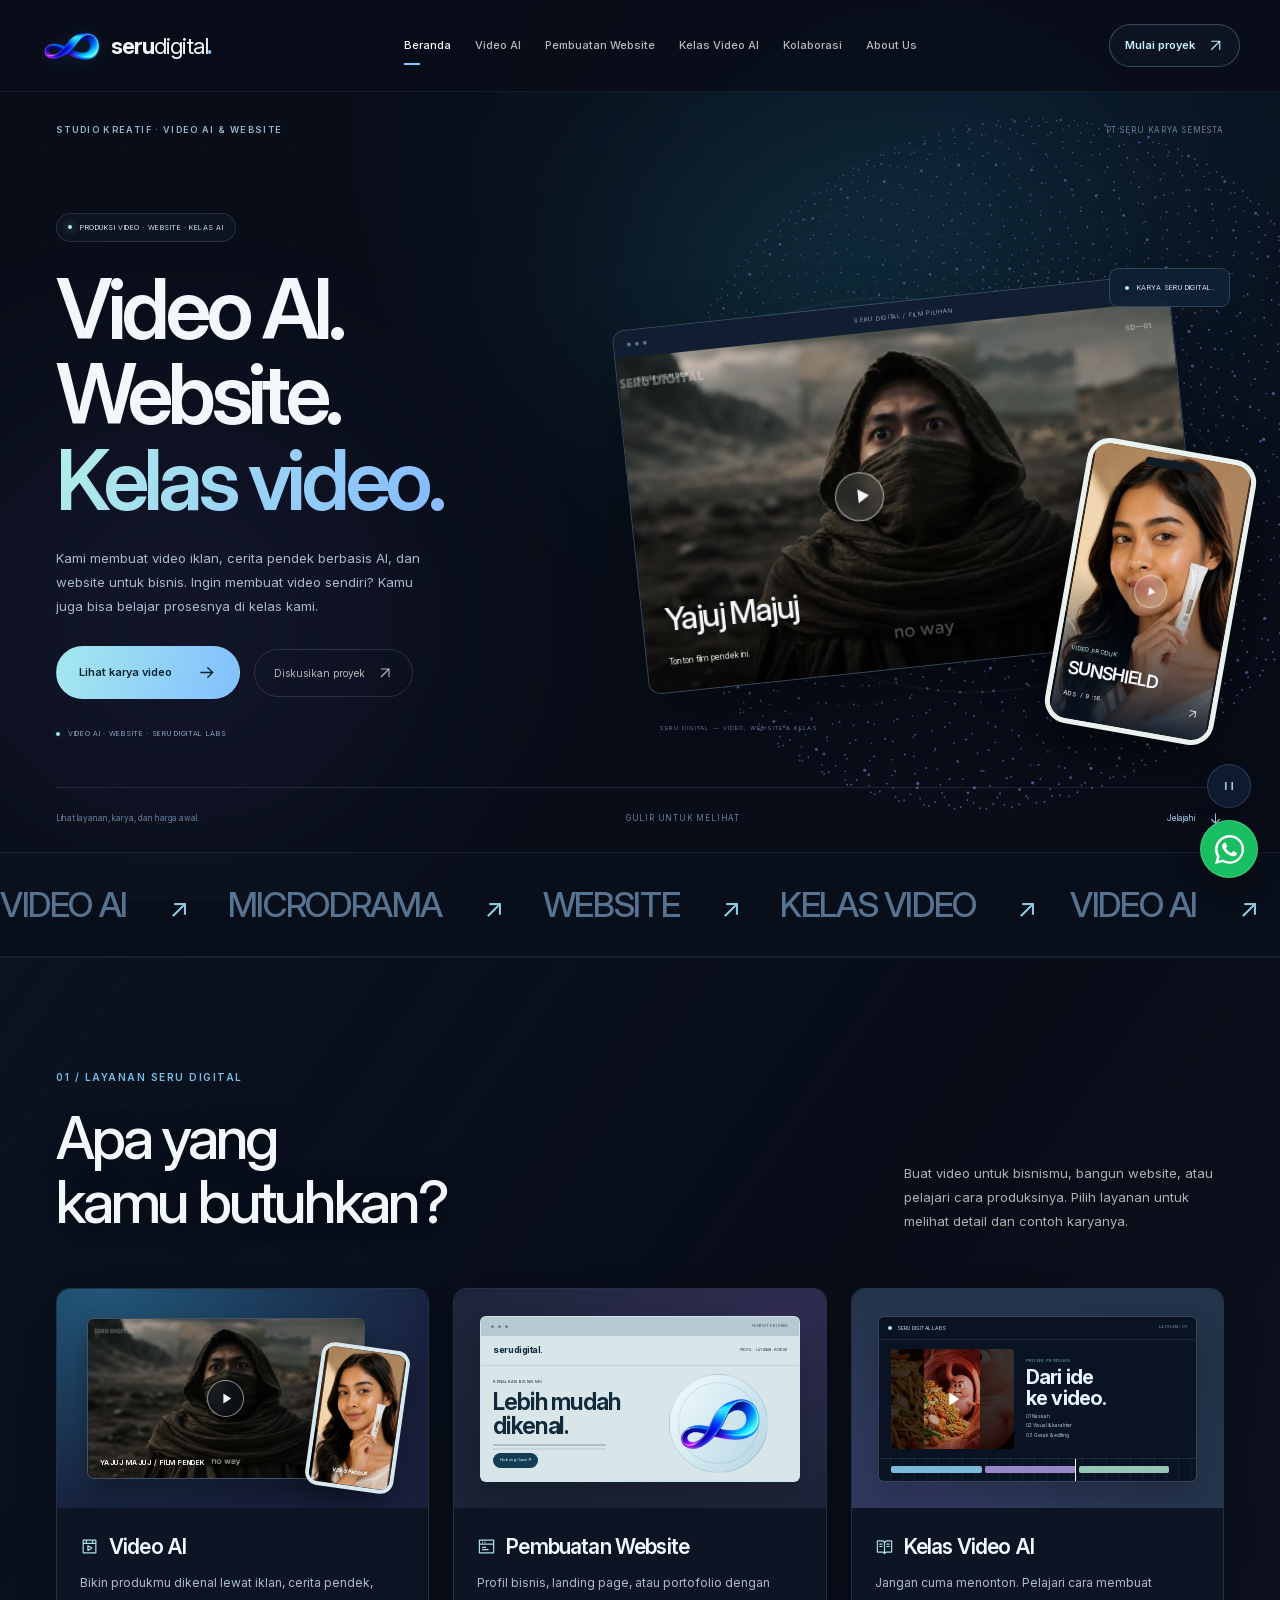
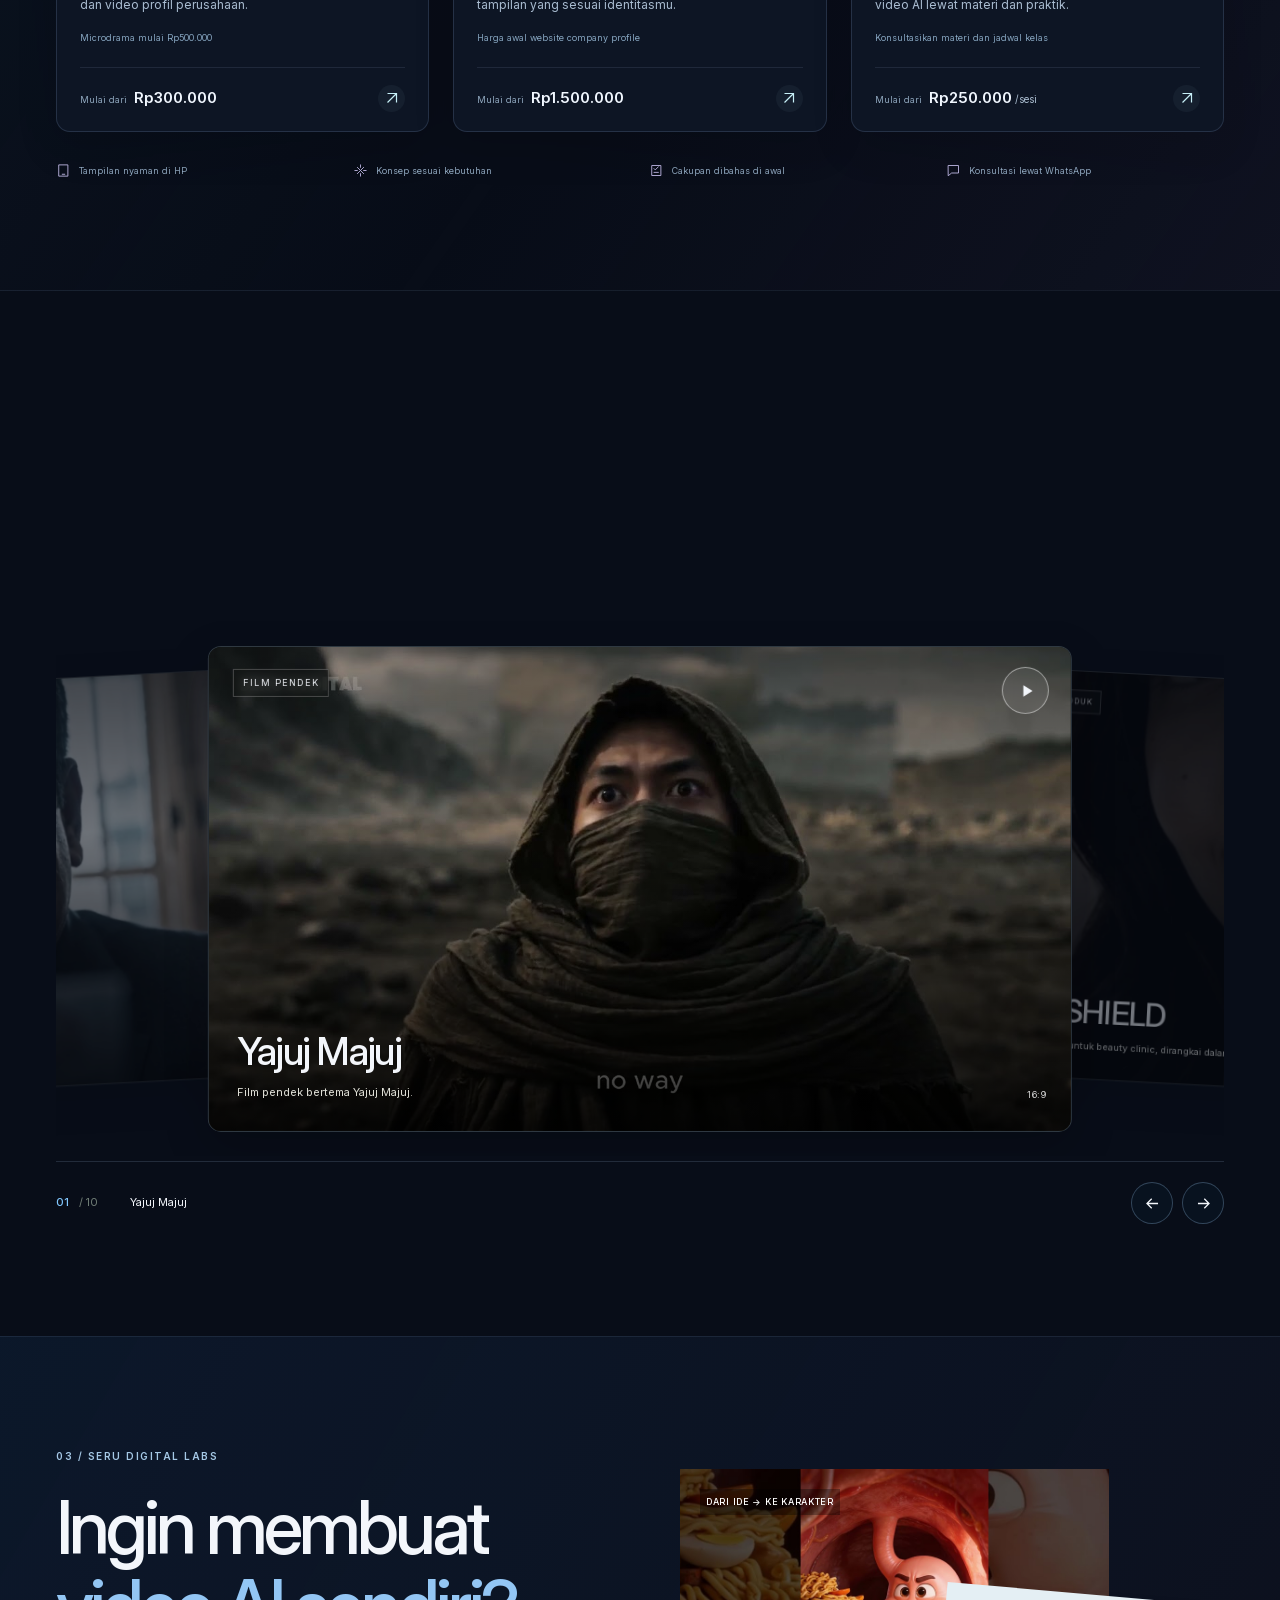
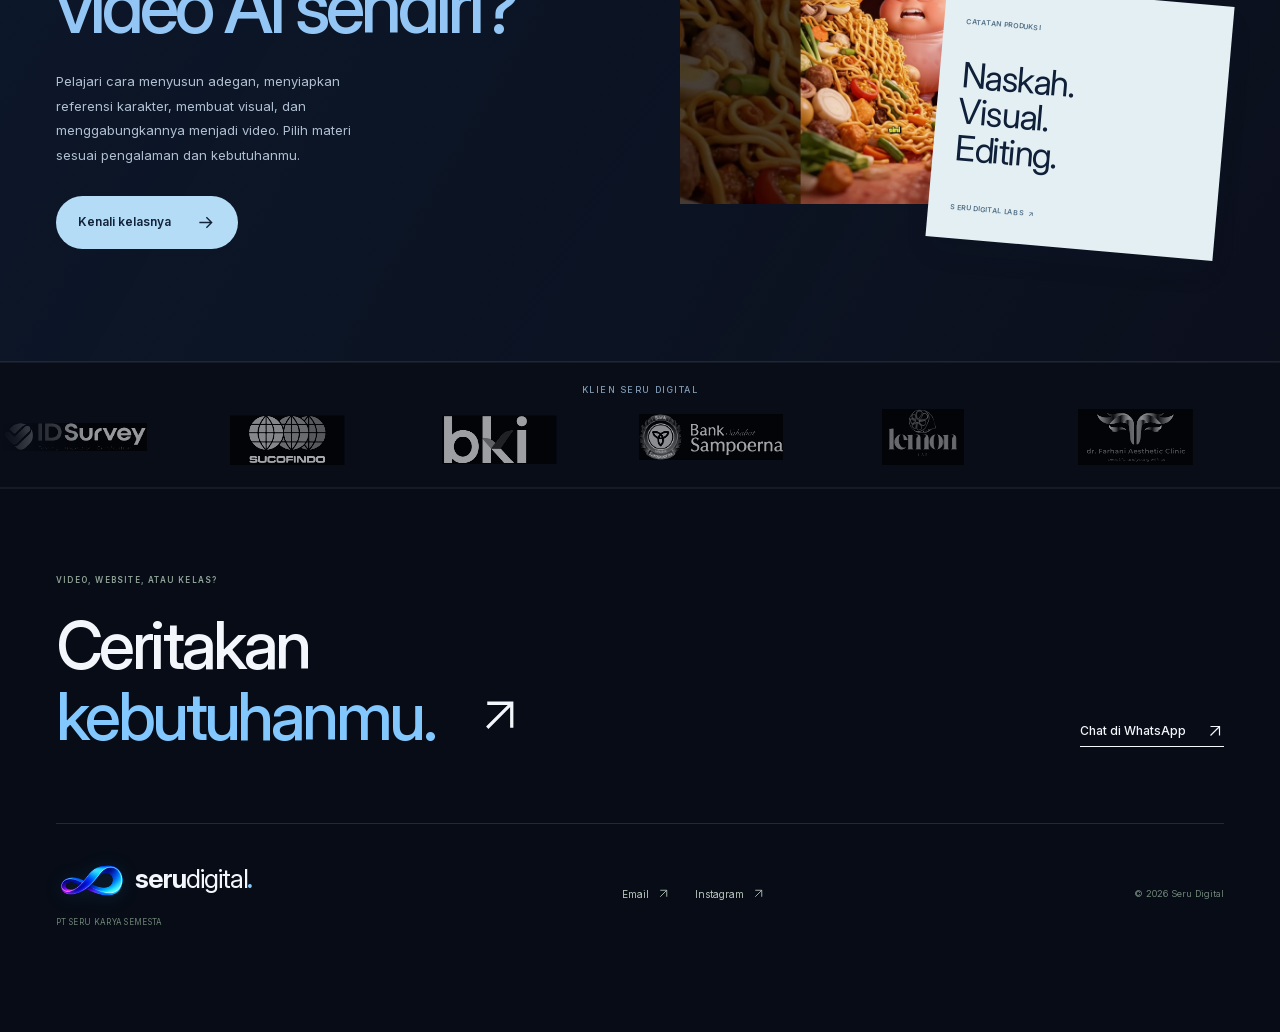
==== commit f5b4c847: "Update short film portfolio and featured highlight" ====
--- a/index.html
+++ b/index.html
@@ -1,4 +1,4 @@
-<!doctype html><html lang="id"><head><meta charset="utf-8"><meta name="viewport" content="width=device-width,initial-scale=1"><meta name="theme-color" content="#101314"><title>Seru Digital — Studio Video AI, Website &amp; Kelas</title><meta name="description" content="Karya video AI, iklan, microdrama, video company profile, pembuatan website, dan kelas video AI bersama Seru Digital."><meta name="robots" content="index,follow"><link rel="canonical" href="https://serudigital.my.id/"><meta property="og:type" content="website"><meta property="og:site_name" content="Seru Digital"><meta property="og:locale" content="id_ID"><meta property="og:title" content="Seru Digital — Studio Video AI, Website &amp; Kelas"><meta property="og:description" content="Karya video AI, iklan, microdrama, video company profile, pembuatan website, dan kelas video AI bersama Seru Digital."><meta property="og:url" content="https://serudigital.my.id/"><meta property="og:image" content="https://serudigital.my.id/assets/merah-putih.jpg"><meta name="twitter:card" content="summary_large_image"><link rel="icon" type="image/png" href="/assets/seru-favicon.png"><link rel="preload" href="/assets/inter-latin.woff2" as="font" type="font/woff2" crossorigin><link rel="stylesheet" href="/assets/styles.css"><link rel="stylesheet" href="/assets/motion.css?v=scroll-morph-1"><link rel="stylesheet" href="/assets/scroll-morph.css"><link rel="stylesheet" href="/assets/pricing.css?v=offers-1"><link rel="stylesheet" href="/assets/refinement.css?v=copy-contact-1"><link rel="stylesheet" href="/assets/services.css?v=cards-1"><link rel="stylesheet" href="/assets/clients.css?v=client-roll-1"><script type="application/ld+json">{"@context":"https://schema.org","@graph":[{"@type":"Organization","@id":"https://serudigital.my.id/#organization","name":"Seru Digital","legalName":"PT SERU KARYA SEMESTA","url":"https://serudigital.my.id","email":"seru.ilmu@gmail.com","sameAs":["https://instagram.com/seru.digital"]},{"@type":"WebSite","@id":"https://serudigital.my.id/#website","url":"https://serudigital.my.id","name":"Seru Digital","inLanguage":"id-ID","publisher":{"@id":"https://serudigital.my.id/#organization"}},{"@type":"WebPage","@id":"https://serudigital.my.id/#webpage","url":"https://serudigital.my.id/","name":"Seru Digital — Studio Video AI, Website & Kelas","description":"Karya video AI, iklan, microdrama, video company profile, pembuatan website, dan kelas video AI bersama Seru Digital.","inLanguage":"id-ID","isPartOf":{"@id":"https://serudigital.my.id/#website"},"about":{"@id":"https://serudigital.my.id/#organization"}}]}</script><script src="/assets/app.js" defer></script><script src="/assets/motion.js?v=scroll-morph-clients-1" type="module"></script></head><body data-page="home"><a class="skip-link" href="#main">Langsung ke konten</a><header class="site-header"><div class="nav-shell"><a class="brand" href="/" aria-label="Seru Digital, beranda"><img class="brand-symbol" src="/assets/seru-symbol.webp" alt="" width="512" height="256" decoding="async"><span class="brand-wordmark">seru<span class="brand-light">digital</span><b>.</b></span></a><button class="menu-toggle" aria-expanded="false" aria-controls="main-nav" aria-label="Buka menu"><span></span><span></span></button><nav id="main-nav" aria-label="Navigasi utama"><a href="/" aria-current="page">Beranda</a><a href="/video-ai/" >Video AI</a><a href="/pembuatan-website/" >Pembuatan Website</a><a href="/kelas-video-ai/" >Kelas Video AI</a><a href="/kolaborasi/" >Kolaborasi</a><a href="/about-us/" >About Us</a></nav><a class="header-contact" href="/kolaborasi/#brief" aria-label="Mulai proyek"><span>Mulai proyek</span><svg viewBox="0 0 24 24" fill="none" aria-hidden="true"><path d="M6 18 18 6M6 6h12v12" stroke="currentColor" stroke-width="1.6"/></svg></a></div></header><div class="motion-atmosphere" aria-hidden="true"><div class="ambient-light ambient-light-one"></div><div class="ambient-light ambient-light-two"></div><div class="ambient-stars"></div><canvas id="motion-canvas"></canvas></div><button class="motion-control" type="button" data-motion-toggle aria-pressed="false" hidden><svg viewBox="0 0 20 20" aria-hidden="true"><path class="pause-glyph" d="M6 5v10M14 5v10" stroke="currentColor" stroke-width="2"/><path class="resume-glyph" d="m7 5 8 5-8 5Z" fill="currentColor"/></svg><span>Jeda gerak</span></button><main id="main"><section class="home-hero wrap motion-hero"><div class="hero-topline"><p class="eyebrow">STUDIO KREATIF · VIDEO AI & WEBSITE</p><span class="edition">PT SERU KARYA SEMESTA</span></div><div class="hero-main"><div class="hero-copy"><span class="hero-kicker"><i aria-hidden="true"></i> PRODUKSI VIDEO · WEBSITE · KELAS AI</span><h1><span class="hero-line">Video AI.</span><span class="hero-line">Website.</span><span class="hero-line hero-accent">Kelas video.</span></h1><p>Kami membuat video iklan, cerita pendek berbasis AI, dan website untuk bisnis. Ingin membuat video sendiri? Kamu juga bisa belajar prosesnya di kelas kami.</p><div class="hero-ctas"><a class="button primary" href="/video-ai/">Lihat karya video<svg viewBox="0 0 24 24" fill="none" aria-hidden="true"><path d="M5 12h14M13 6l6 6-6 6" stroke="currentColor" stroke-width="1.6"/></svg></a><a class="hero-secondary" href="/kolaborasi/">Diskusikan proyek <svg viewBox="0 0 24 24" fill="none" aria-hidden="true"><path d="M6 18 18 6M6 6h12v12" stroke="currentColor" stroke-width="1.6"/></svg></a></div><div class="hero-footnote"><span class="blue-dot"></span><span>VIDEO AI · WEBSITE · SERU DIGITAL LABS</span></div></div><div class="hero-art" data-tilt><div class="hero-orbit" aria-hidden="true"><span></span><span></span></div><div class="art-float art-float-main"><button class="hero-film" data-video="v6Kiu2qaIsY" data-title="Merah Putih" aria-label="Putar film Merah Putih"><span class="film-chrome"><i></i><i></i><i></i><span>SERU DIGITAL / FILM PILIHAN</span></span><img class="" src="/assets/merah-putih.jpg" alt="Cuplikan Merah Putih, karya Seru Digital" width="1280" height="720" fetchpriority="high" decoding="async"><span class="film-top"><span>SHORT MOVIE</span><span>SD—01</span></span><span class="hero-play"><svg viewBox="0 0 24 24" aria-hidden="true"><path d="m9 5 11 7-11 7Z" fill="currentColor"/></svg></span><span class="film-bottom"><strong>Merah Putih</strong><span>Tonton film pendek ini. <svg viewBox="0 0 24 24" fill="none" aria-hidden="true"><path d="M6 18 18 6M6 6h12v12" stroke="currentColor" stroke-width="1.6"/></svg></span></span></button></div><div class="art-float art-float-portrait"><button class="portrait-film" data-video="pjTFAE8wPis" data-title="SUNSHIELD" aria-label="Putar video SUNSHIELD"><img class="" src="/assets/sunshield.jpg" alt="Cuplikan SUNSHIELD, karya Seru Digital" width="1280" height="720" loading="lazy" decoding="async"><span class="portrait-play"><svg viewBox="0 0 24 24" aria-hidden="true"><path d="m9 5 11 7-11 7Z" fill="currentColor"/></svg></span><span class="portrait-label"><small>VIDEO PRODUK</small><strong>SUNSHIELD</strong><span>ADS / 9:16 <svg viewBox="0 0 24 24" fill="none" aria-hidden="true"><path d="M6 18 18 6M6 6h12v12" stroke="currentColor" stroke-width="1.6"/></svg></span></span></button></div><div class="art-float art-float-label" aria-hidden="true"><span class="blue-dot"></span> KARYA SERU DIGITAL.</div><span class="art-coordinate" aria-hidden="true">SERU DIGITAL — VIDEO, WEBSITE & KELAS</span></div></div><div class="hero-bottom"><span>Lihat layanan, karya, dan harga awal.</span><span>GULIR UNTUK MELIHAT</span><a href="#layanan">Jelajahi <svg viewBox="0 0 24 24" fill="none" aria-hidden="true"><path d="M5 12h14M13 6l6 6-6 6" stroke="currentColor" stroke-width="1.6"/></svg></a></div></section><div class="motion-marquee" aria-hidden="true"><div><span>VIDEO AI <b>↗</b> MICRODRAMA <b>↗</b> WEBSITE <b>↗</b> KELAS VIDEO <b>↗</b> </span><span>VIDEO AI <b>↗</b> MICRODRAMA <b>↗</b> WEBSITE <b>↗</b> KELAS VIDEO <b>↗</b> </span></div></div>
- <section id="layanan" class="section home-services"><div class="wrap"><div class="section-heading"><div><p class="eyebrow">01 / LAYANAN SERU DIGITAL</p><h2>Apa yang<br>kamu butuhkan?</h2></div><div class="section-heading-side"><p>Buat video untuk bisnismu, bangun website, atau pelajari cara produksinya. Pilih layanan untuk melihat detail dan contoh karyanya.</p></div></div><div class="service-card-grid"><a class="service-card" data-service="video" href="/video-ai/"><div class="service-art service-art-video" aria-hidden="true"><div class="tile-video-screen"><img src="/assets/merah-putih.jpg" alt="" width="1280" height="720" loading="lazy" decoding="async"><span class="tile-video-label">MERAH PUTIH / FILM PENDEK</span><span class="tile-play"><svg viewBox="0 0 24 24" aria-hidden="true"><path d="m9 5 11 7-11 7Z" fill="currentColor"/></svg></span></div><div class="tile-phone"><img src="/assets/sunshield.jpg" alt="" width="405" height="720" loading="lazy" decoding="async"><span>VIDEO PRODUK</span></div></div><div class="service-card-body"><h3><svg viewBox="0 0 24 24" fill="none" aria-hidden="true"><path d="M4 4h16v16H4zM4 8h16M8 4v4M16 4v4M10 11l5 3-5 3z" stroke="currentColor" stroke-width="1.5" stroke-linecap="round" stroke-linejoin="round"/></svg>Video AI</h3><p>Bikin produkmu dikenal lewat iklan, cerita pendek, dan video profil perusahaan.</p><span class="service-card-note">Microdrama mulai Rp500.000</span><div class="service-card-footer"><span>Mulai dari <strong>Rp300.000</strong></span><span class="service-card-arrow"><svg viewBox="0 0 24 24" fill="none" aria-hidden="true"><path d="M6 18 18 6M6 6h12v12" stroke="currentColor" stroke-width="1.6"/></svg></span></div></div></a><a class="service-card" data-service="website" href="/pembuatan-website/"><div class="service-art service-art-website" aria-hidden="true"><div class="tile-browser"><div class="tile-browser-bar"><i></i><i></i><i></i><span>WEBSITE BISNIS</span></div><div class="tile-site-nav"><strong>serudigital.</strong><span>PROFIL · LAYANAN · KONTAK</span></div><div class="tile-site-content"><div><small>KENALKAN BISNISMU</small><strong>Lebih mudah<br>dikenal.</strong><span class="tile-site-copy"></span><span class="tile-site-button">Hubungi kami ↗</span></div><div class="tile-site-symbol"><img src="/assets/seru-symbol.webp" alt="" width="512" height="256" loading="lazy" decoding="async"></div></div></div></div><div class="service-card-body"><h3><svg viewBox="0 0 24 24" fill="none" aria-hidden="true"><path d="M3 4h18v16H3zM3 9h18M7 6.5h.01M10 6.5h.01M7 13h4M7 16h7" stroke="currentColor" stroke-width="1.5" stroke-linecap="round" stroke-linejoin="round"/></svg>Pembuatan Website</h3><p>Profil bisnis, landing page, atau portofolio dengan tampilan yang sesuai identitasmu.</p><span class="service-card-note">Harga awal website company profile</span><div class="service-card-footer"><span>Mulai dari <strong>Rp1.500.000</strong></span><span class="service-card-arrow"><svg viewBox="0 0 24 24" fill="none" aria-hidden="true"><path d="M6 18 18 6M6 6h12v12" stroke="currentColor" stroke-width="1.6"/></svg></span></div></div></a><a class="service-card" data-service="kelas" href="/kelas-video-ai/"><div class="service-art service-art-class" aria-hidden="true"><div class="tile-editor"><div class="tile-editor-bar"><span class="tile-live-dot"></span>SERU DIGITAL LABS<span>LATIHAN / 01</span></div><div class="tile-editor-body"><div class="tile-editor-frame"><img src="/assets/talking-character.jpg" alt="" width="405" height="720" loading="lazy" decoding="async"><svg viewBox="0 0 24 24" aria-hidden="true"><path d="m9 5 11 7-11 7Z" fill="currentColor"/></svg></div><div class="tile-editor-notes"><small>PROSES PRODUKSI</small><strong>Dari ide<br>ke video.</strong><span>01 Naskah</span><span>02 Visual & karakter</span><span>03 Gerak & editing</span></div></div><div class="tile-timeline"><span></span><span></span><span></span><i></i></div></div></div><div class="service-card-body"><h3><svg viewBox="0 0 24 24" fill="none" aria-hidden="true"><path d="M3 5h7l2 2 2-2h7v14h-7l-2 2-2-2H3zM12 7v14M6 9h3M6 12h3M15 9h3M15 12h3" stroke="currentColor" stroke-width="1.5" stroke-linecap="round" stroke-linejoin="round"/></svg>Kelas Video AI</h3><p>Jangan cuma menonton. Pelajari cara membuat video AI lewat materi dan praktik.</p><span class="service-card-note">Konsultasikan materi dan jadwal kelas</span><div class="service-card-footer"><span>Mulai dari <strong>Rp250.000</strong><small>/sesi</small></span><span class="service-card-arrow"><svg viewBox="0 0 24 24" fill="none" aria-hidden="true"><path d="M6 18 18 6M6 6h12v12" stroke="currentColor" stroke-width="1.6"/></svg></span></div></div></a></div><div class="service-assurances"><span><svg viewBox="0 0 24 24" fill="none" aria-hidden="true"><path d="M5 3h14v18H5zM10 18h4" stroke="currentColor" stroke-width="1.5" stroke-linecap="round" stroke-linejoin="round"/></svg>Tampilan nyaman di HP</span><span><svg viewBox="0 0 24 24" fill="none" aria-hidden="true"><path d="M12 3v4M12 17v4M3 12h4M17 12h4M7 7l10 10M17 7 7 17" stroke="currentColor" stroke-width="1.5" stroke-linecap="round" stroke-linejoin="round"/></svg>Konsep sesuai kebutuhan</span><span><svg viewBox="0 0 24 24" fill="none" aria-hidden="true"><path d="M5 4h14v16H5zM8 9l2 2 5-5M8 15h7" stroke="currentColor" stroke-width="1.5" stroke-linecap="round" stroke-linejoin="round"/></svg>Cakupan dibahas di awal</span><span><svg viewBox="0 0 24 24" fill="none" aria-hidden="true"><path d="M4 4h16v12H9l-5 4z" stroke="currentColor" stroke-width="1.5" stroke-linecap="round" stroke-linejoin="round"/></svg>Konsultasi lewat WhatsApp</span></div></div></section>
- <section id="karya" class="section work-section"><div class="wrap"><div class="section-heading"><div><p class="eyebrow">02 / PILIHAN KARYA</p><h2>Tonton beberapa<br>karya kami.</h2></div><div class="section-heading-side"><p>Pilihan film pendek, video produk, fashion, dan animasi karakter. Klik salah satu untuk memutar videonya.</p><a class="text-link" href="/video-ai/">Jelajahi Video AI <svg viewBox="0 0 24 24" fill="none" aria-hidden="true"><path d="M6 18 18 6M6 6h12v12" stroke="currentColor" stroke-width="1.6"/></svg></a></div></div><div class="portfolio-deck " data-deck role="region" aria-roledescription="carousel" aria-label="Pilihan karya Seru Digital"><div class="deck-stage"><button type="button" class="deck-card is-current" data-index="0" data-video="v6Kiu2qaIsY" data-title="Merah Putih" aria-label="Putar Merah Putih" ><img class="" src="/assets/merah-putih.jpg" alt="Cuplikan Merah Putih, karya Seru Digital" width="1280" height="720" loading="lazy" decoding="async"><span class="deck-shade"></span><span class="card-label">Short movie</span><span class="play-circle"><svg viewBox="0 0 24 24" aria-hidden="true"><path d="m9 5 11 7-11 7Z" fill="currentColor"/></svg></span><span class="card-info"><strong>Merah Putih</strong><span>Film pendek berbasis AI berjudul Merah Putih.</span></span><span class="card-format">16:9</span></button><button type="button" class="deck-card " data-index="1" data-video="pjTFAE8wPis" data-title="SUNSHIELD" aria-label="Putar SUNSHIELD" tabindex="-1" aria-hidden="true"><img class="" src="/assets/sunshield.jpg" alt="Cuplikan SUNSHIELD, karya Seru Digital" width="1280" height="720" loading="lazy" decoding="async"><span class="deck-shade"></span><span class="card-label">Video produk</span><span class="play-circle"><svg viewBox="0 0 24 24" aria-hidden="true"><path d="m9 5 11 7-11 7Z" fill="currentColor"/></svg></span><span class="card-info"><strong>SUNSHIELD</strong><span>Visual produk untuk beauty clinic, dirangkai dalam format pendek.</span></span><span class="card-format">9:16</span></button><button type="button" class="deck-card " data-index="2" data-video="3fR06DUR6rc" data-title="EMS Sculpting" aria-label="Putar EMS Sculpting" tabindex="-1" aria-hidden="true"><img class="" src="/assets/ems-sculpting.jpg" alt="Cuplikan EMS Sculpting, karya Seru Digital" width="1280" height="720" loading="lazy" decoding="async"><span class="deck-shade"></span><span class="card-label">Video treatment</span><span class="play-circle"><svg viewBox="0 0 24 24" aria-hidden="true"><path d="m9 5 11 7-11 7Z" fill="currentColor"/></svg></span><span class="card-info"><strong>EMS Sculpting</strong><span>Memperkenalkan treatment dan teknologi melalui visual produk.</span></span><span class="card-format">9:16</span></button><button type="button" class="deck-card " data-index="3" data-video="qcgmXhwPgz4" data-title="Met Gala" aria-label="Putar Met Gala" tabindex="-1" aria-hidden="true"><img class="" src="/assets/met-gala.jpg" alt="Cuplikan Met Gala, karya Seru Digital" width="1280" height="720" loading="lazy" decoding="async"><span class="deck-shade"></span><span class="card-label">Visual fashion</span><span class="play-circle"><svg viewBox="0 0 24 24" aria-hidden="true"><path d="m9 5 11 7-11 7Z" fill="currentColor"/></svg></span><span class="card-info"><strong>Met Gala</strong><span>Eksplorasi visual fashion bertema Met Gala.</span></span><span class="card-format">9:16</span></button><button type="button" class="deck-card " data-index="4" data-video="_Yx_mJkfT2c" data-title="Gamis Bono" aria-label="Putar Gamis Bono" tabindex="-1" aria-hidden="true"><img class="" src="/assets/gamis-bono.jpg" alt="Cuplikan Gamis Bono, karya Seru Digital" width="1280" height="720" loading="lazy" decoding="async"><span class="deck-shade"></span><span class="card-label">Video fashion</span><span class="play-circle"><svg viewBox="0 0 24 24" aria-hidden="true"><path d="m9 5 11 7-11 7Z" fill="currentColor"/></svg></span><span class="card-info"><strong>Gamis Bono</strong><span>Video produk fashion untuk memperkenalkan Gamis Bono.</span></span><span class="card-format">9:16</span></button><button type="button" class="deck-card " data-index="5" data-video="IHA5FdGnPmQ" data-title="Talking Character" aria-label="Putar Talking Character" tabindex="-1" aria-hidden="true"><img class="" src="/assets/talking-character.jpg" alt="Cuplikan Talking Character, karya Seru Digital" width="1280" height="720" loading="lazy" decoding="async"><span class="deck-shade"></span><span class="card-label">Animasi karakter</span><span class="play-circle"><svg viewBox="0 0 24 24" aria-hidden="true"><path d="m9 5 11 7-11 7Z" fill="currentColor"/></svg></span><span class="card-info"><strong>Talking Character</strong><span>Karakter berbicara untuk menyampaikan konten edukasi.</span></span><span class="card-format">9:16</span></button><button type="button" class="deck-card " data-index="6" data-video="UXm3D4aUNQ4" data-title="LELUHUR" aria-label="Putar LELUHUR" tabindex="-1" aria-hidden="true"><img class="" src="/assets/leluhur.jpg" alt="Cuplikan LELUHUR, karya Seru Digital" width="1280" height="720" loading="lazy" decoding="async"><span class="deck-shade"></span><span class="card-label">Film pendek</span><span class="play-circle"><svg viewBox="0 0 24 24" aria-hidden="true"><path d="m9 5 11 7-11 7Z" fill="currentColor"/></svg></span><span class="card-info"><strong>LELUHUR</strong><span>Film pendek LELUHUR karya Seru Digital.</span></span><span class="card-format">16:9</span></button></div><div class="deck-toolbar"><p class="deck-counter" aria-live="polite"><strong>01</strong><span>/ 07</span><span class="deck-current">Merah Putih</span></p><div class="deck-actions"><button class="round-button deck-prev" aria-label="Karya sebelumnya: Pilihan karya Seru Digital" ><svg viewBox="0 0 24 24" fill="none" aria-hidden="true"><path d="M5 12h14M13 6l6 6-6 6" stroke="currentColor" stroke-width="1.6"/></svg></button><button class="round-button deck-next" aria-label="Karya berikutnya: Pilihan karya Seru Digital" ><svg viewBox="0 0 24 24" fill="none" aria-hidden="true"><path d="M5 12h14M13 6l6 6-6 6" stroke="currentColor" stroke-width="1.6"/></svg></button></div></div></div></div></section>
+<!doctype html><html lang="id"><head><meta charset="utf-8"><meta name="viewport" content="width=device-width,initial-scale=1"><meta name="theme-color" content="#101314"><title>Seru Digital — Studio Video AI, Website &amp; Kelas</title><meta name="description" content="Karya video AI, iklan, microdrama, video company profile, pembuatan website, dan kelas video AI bersama Seru Digital."><meta name="robots" content="index,follow"><link rel="canonical" href="https://serudigital.my.id/"><meta property="og:type" content="website"><meta property="og:site_name" content="Seru Digital"><meta property="og:locale" content="id_ID"><meta property="og:title" content="Seru Digital — Studio Video AI, Website &amp; Kelas"><meta property="og:description" content="Karya video AI, iklan, microdrama, video company profile, pembuatan website, dan kelas video AI bersama Seru Digital."><meta property="og:url" content="https://serudigital.my.id/"><meta property="og:image" content="https://serudigital.my.id/assets/yajuj-majuj.jpg"><meta name="twitter:card" content="summary_large_image"><link rel="icon" type="image/png" href="/assets/seru-favicon.png"><link rel="preload" href="/assets/inter-latin.woff2" as="font" type="font/woff2" crossorigin><link rel="stylesheet" href="/assets/styles.css"><link rel="stylesheet" href="/assets/motion.css?v=scroll-morph-1"><link rel="stylesheet" href="/assets/scroll-morph.css"><link rel="stylesheet" href="/assets/pricing.css?v=offers-1"><link rel="stylesheet" href="/assets/refinement.css?v=copy-contact-1"><link rel="stylesheet" href="/assets/services.css?v=cards-1"><link rel="stylesheet" href="/assets/clients.css?v=client-roll-1"><script type="application/ld+json">{"@context":"https://schema.org","@graph":[{"@type":"Organization","@id":"https://serudigital.my.id/#organization","name":"Seru Digital","legalName":"PT SERU KARYA SEMESTA","url":"https://serudigital.my.id","email":"seru.ilmu@gmail.com","sameAs":["https://instagram.com/seru.digital"]},{"@type":"WebSite","@id":"https://serudigital.my.id/#website","url":"https://serudigital.my.id","name":"Seru Digital","inLanguage":"id-ID","publisher":{"@id":"https://serudigital.my.id/#organization"}},{"@type":"WebPage","@id":"https://serudigital.my.id/#webpage","url":"https://serudigital.my.id/","name":"Seru Digital — Studio Video AI, Website & Kelas","description":"Karya video AI, iklan, microdrama, video company profile, pembuatan website, dan kelas video AI bersama Seru Digital.","inLanguage":"id-ID","isPartOf":{"@id":"https://serudigital.my.id/#website"},"about":{"@id":"https://serudigital.my.id/#organization"}}]}</script><script src="/assets/app.js" defer></script><script src="/assets/motion.js?v=scroll-morph-clients-1" type="module"></script></head><body data-page="home"><a class="skip-link" href="#main">Langsung ke konten</a><header class="site-header"><div class="nav-shell"><a class="brand" href="/" aria-label="Seru Digital, beranda"><img class="brand-symbol" src="/assets/seru-symbol.webp" alt="" width="512" height="256" decoding="async"><span class="brand-wordmark">seru<span class="brand-light">digital</span><b>.</b></span></a><button class="menu-toggle" aria-expanded="false" aria-controls="main-nav" aria-label="Buka menu"><span></span><span></span></button><nav id="main-nav" aria-label="Navigasi utama"><a href="/" aria-current="page">Beranda</a><a href="/video-ai/" >Video AI</a><a href="/pembuatan-website/" >Pembuatan Website</a><a href="/kelas-video-ai/" >Kelas Video AI</a><a href="/kolaborasi/" >Kolaborasi</a><a href="/about-us/" >About Us</a></nav><a class="header-contact" href="/kolaborasi/#brief" aria-label="Mulai proyek"><span>Mulai proyek</span><svg viewBox="0 0 24 24" fill="none" aria-hidden="true"><path d="M6 18 18 6M6 6h12v12" stroke="currentColor" stroke-width="1.6"/></svg></a></div></header><div class="motion-atmosphere" aria-hidden="true"><div class="ambient-light ambient-light-one"></div><div class="ambient-light ambient-light-two"></div><div class="ambient-stars"></div><canvas id="motion-canvas"></canvas></div><button class="motion-control" type="button" data-motion-toggle aria-pressed="false" hidden><svg viewBox="0 0 20 20" aria-hidden="true"><path class="pause-glyph" d="M6 5v10M14 5v10" stroke="currentColor" stroke-width="2"/><path class="resume-glyph" d="m7 5 8 5-8 5Z" fill="currentColor"/></svg><span>Jeda gerak</span></button><main id="main"><section class="home-hero wrap motion-hero"><div class="hero-topline"><p class="eyebrow">STUDIO KREATIF · VIDEO AI & WEBSITE</p><span class="edition">PT SERU KARYA SEMESTA</span></div><div class="hero-main"><div class="hero-copy"><span class="hero-kicker"><i aria-hidden="true"></i> PRODUKSI VIDEO · WEBSITE · KELAS AI</span><h1><span class="hero-line">Video AI.</span><span class="hero-line">Website.</span><span class="hero-line hero-accent">Kelas video.</span></h1><p>Kami membuat video iklan, cerita pendek berbasis AI, dan website untuk bisnis. Ingin membuat video sendiri? Kamu juga bisa belajar prosesnya di kelas kami.</p><div class="hero-ctas"><a class="button primary" href="/video-ai/">Lihat karya video<svg viewBox="0 0 24 24" fill="none" aria-hidden="true"><path d="M5 12h14M13 6l6 6-6 6" stroke="currentColor" stroke-width="1.6"/></svg></a><a class="hero-secondary" href="/kolaborasi/">Diskusikan proyek <svg viewBox="0 0 24 24" fill="none" aria-hidden="true"><path d="M6 18 18 6M6 6h12v12" stroke="currentColor" stroke-width="1.6"/></svg></a></div><div class="hero-footnote"><span class="blue-dot"></span><span>VIDEO AI · WEBSITE · SERU DIGITAL LABS</span></div></div><div class="hero-art" data-tilt><div class="hero-orbit" aria-hidden="true"><span></span><span></span></div><div class="art-float art-float-main"><button class="hero-film" data-video="ptk7ScgCUyM" data-title="Yajuj Majuj" aria-label="Putar film Yajuj Majuj"><span class="film-chrome"><i></i><i></i><i></i><span>SERU DIGITAL / FILM PILIHAN</span></span><img class="" src="/assets/yajuj-majuj.jpg" alt="Cuplikan Yajuj Majuj, karya Seru Digital" width="1280" height="720" fetchpriority="high" decoding="async"><span class="film-top"><span>FILM PENDEK</span><span>SD—01</span></span><span class="hero-play"><svg viewBox="0 0 24 24" aria-hidden="true"><path d="m9 5 11 7-11 7Z" fill="currentColor"/></svg></span><span class="film-bottom"><strong>Yajuj Majuj</strong><span>Tonton film pendek ini. <svg viewBox="0 0 24 24" fill="none" aria-hidden="true"><path d="M6 18 18 6M6 6h12v12" stroke="currentColor" stroke-width="1.6"/></svg></span></span></button></div><div class="art-float art-float-portrait"><button class="portrait-film" data-video="pjTFAE8wPis" data-title="SUNSHIELD" aria-label="Putar video SUNSHIELD"><img class="" src="/assets/sunshield.jpg" alt="Cuplikan SUNSHIELD, karya Seru Digital" width="1280" height="720" loading="lazy" decoding="async"><span class="portrait-play"><svg viewBox="0 0 24 24" aria-hidden="true"><path d="m9 5 11 7-11 7Z" fill="currentColor"/></svg></span><span class="portrait-label"><small>VIDEO PRODUK</small><strong>SUNSHIELD</strong><span>ADS / 9:16 <svg viewBox="0 0 24 24" fill="none" aria-hidden="true"><path d="M6 18 18 6M6 6h12v12" stroke="currentColor" stroke-width="1.6"/></svg></span></span></button></div><div class="art-float art-float-label" aria-hidden="true"><span class="blue-dot"></span> KARYA SERU DIGITAL.</div><span class="art-coordinate" aria-hidden="true">SERU DIGITAL — VIDEO, WEBSITE & KELAS</span></div></div><div class="hero-bottom"><span>Lihat layanan, karya, dan harga awal.</span><span>GULIR UNTUK MELIHAT</span><a href="#layanan">Jelajahi <svg viewBox="0 0 24 24" fill="none" aria-hidden="true"><path d="M5 12h14M13 6l6 6-6 6" stroke="currentColor" stroke-width="1.6"/></svg></a></div></section><div class="motion-marquee" aria-hidden="true"><div><span>VIDEO AI <b>↗</b> MICRODRAMA <b>↗</b> WEBSITE <b>↗</b> KELAS VIDEO <b>↗</b> </span><span>VIDEO AI <b>↗</b> MICRODRAMA <b>↗</b> WEBSITE <b>↗</b> KELAS VIDEO <b>↗</b> </span></div></div>
+ <section id="layanan" class="section home-services"><div class="wrap"><div class="section-heading"><div><p class="eyebrow">01 / LAYANAN SERU DIGITAL</p><h2>Apa yang<br>kamu butuhkan?</h2></div><div class="section-heading-side"><p>Buat video untuk bisnismu, bangun website, atau pelajari cara produksinya. Pilih layanan untuk melihat detail dan contoh karyanya.</p></div></div><div class="service-card-grid"><a class="service-card" data-service="video" href="/video-ai/"><div class="service-art service-art-video" aria-hidden="true"><div class="tile-video-screen"><img src="/assets/yajuj-majuj.jpg" alt="" width="1280" height="720" loading="lazy" decoding="async"><span class="tile-video-label">YAJUJ MAJUJ / FILM PENDEK</span><span class="tile-play"><svg viewBox="0 0 24 24" aria-hidden="true"><path d="m9 5 11 7-11 7Z" fill="currentColor"/></svg></span></div><div class="tile-phone"><img src="/assets/sunshield.jpg" alt="" width="405" height="720" loading="lazy" decoding="async"><span>VIDEO PRODUK</span></div></div><div class="service-card-body"><h3><svg viewBox="0 0 24 24" fill="none" aria-hidden="true"><path d="M4 4h16v16H4zM4 8h16M8 4v4M16 4v4M10 11l5 3-5 3z" stroke="currentColor" stroke-width="1.5" stroke-linecap="round" stroke-linejoin="round"/></svg>Video AI</h3><p>Bikin produkmu dikenal lewat iklan, cerita pendek, dan video profil perusahaan.</p><span class="service-card-note">Microdrama mulai Rp500.000</span><div class="service-card-footer"><span>Mulai dari <strong>Rp300.000</strong></span><span class="service-card-arrow"><svg viewBox="0 0 24 24" fill="none" aria-hidden="true"><path d="M6 18 18 6M6 6h12v12" stroke="currentColor" stroke-width="1.6"/></svg></span></div></div></a><a class="service-card" data-service="website" href="/pembuatan-website/"><div class="service-art service-art-website" aria-hidden="true"><div class="tile-browser"><div class="tile-browser-bar"><i></i><i></i><i></i><span>WEBSITE BISNIS</span></div><div class="tile-site-nav"><strong>serudigital.</strong><span>PROFIL · LAYANAN · KONTAK</span></div><div class="tile-site-content"><div><small>KENALKAN BISNISMU</small><strong>Lebih mudah<br>dikenal.</strong><span class="tile-site-copy"></span><span class="tile-site-button">Hubungi kami ↗</span></div><div class="tile-site-symbol"><img src="/assets/seru-symbol.webp" alt="" width="512" height="256" loading="lazy" decoding="async"></div></div></div></div><div class="service-card-body"><h3><svg viewBox="0 0 24 24" fill="none" aria-hidden="true"><path d="M3 4h18v16H3zM3 9h18M7 6.5h.01M10 6.5h.01M7 13h4M7 16h7" stroke="currentColor" stroke-width="1.5" stroke-linecap="round" stroke-linejoin="round"/></svg>Pembuatan Website</h3><p>Profil bisnis, landing page, atau portofolio dengan tampilan yang sesuai identitasmu.</p><span class="service-card-note">Harga awal website company profile</span><div class="service-card-footer"><span>Mulai dari <strong>Rp1.500.000</strong></span><span class="service-card-arrow"><svg viewBox="0 0 24 24" fill="none" aria-hidden="true"><path d="M6 18 18 6M6 6h12v12" stroke="currentColor" stroke-width="1.6"/></svg></span></div></div></a><a class="service-card" data-service="kelas" href="/kelas-video-ai/"><div class="service-art service-art-class" aria-hidden="true"><div class="tile-editor"><div class="tile-editor-bar"><span class="tile-live-dot"></span>SERU DIGITAL LABS<span>LATIHAN / 01</span></div><div class="tile-editor-body"><div class="tile-editor-frame"><img src="/assets/talking-character.jpg" alt="" width="405" height="720" loading="lazy" decoding="async"><svg viewBox="0 0 24 24" aria-hidden="true"><path d="m9 5 11 7-11 7Z" fill="currentColor"/></svg></div><div class="tile-editor-notes"><small>PROSES PRODUKSI</small><strong>Dari ide<br>ke video.</strong><span>01 Naskah</span><span>02 Visual & karakter</span><span>03 Gerak & editing</span></div></div><div class="tile-timeline"><span></span><span></span><span></span><i></i></div></div></div><div class="service-card-body"><h3><svg viewBox="0 0 24 24" fill="none" aria-hidden="true"><path d="M3 5h7l2 2 2-2h7v14h-7l-2 2-2-2H3zM12 7v14M6 9h3M6 12h3M15 9h3M15 12h3" stroke="currentColor" stroke-width="1.5" stroke-linecap="round" stroke-linejoin="round"/></svg>Kelas Video AI</h3><p>Jangan cuma menonton. Pelajari cara membuat video AI lewat materi dan praktik.</p><span class="service-card-note">Konsultasikan materi dan jadwal kelas</span><div class="service-card-footer"><span>Mulai dari <strong>Rp250.000</strong><small>/sesi</small></span><span class="service-card-arrow"><svg viewBox="0 0 24 24" fill="none" aria-hidden="true"><path d="M6 18 18 6M6 6h12v12" stroke="currentColor" stroke-width="1.6"/></svg></span></div></div></a></div><div class="service-assurances"><span><svg viewBox="0 0 24 24" fill="none" aria-hidden="true"><path d="M5 3h14v18H5zM10 18h4" stroke="currentColor" stroke-width="1.5" stroke-linecap="round" stroke-linejoin="round"/></svg>Tampilan nyaman di HP</span><span><svg viewBox="0 0 24 24" fill="none" aria-hidden="true"><path d="M12 3v4M12 17v4M3 12h4M17 12h4M7 7l10 10M17 7 7 17" stroke="currentColor" stroke-width="1.5" stroke-linecap="round" stroke-linejoin="round"/></svg>Konsep sesuai kebutuhan</span><span><svg viewBox="0 0 24 24" fill="none" aria-hidden="true"><path d="M5 4h14v16H5zM8 9l2 2 5-5M8 15h7" stroke="currentColor" stroke-width="1.5" stroke-linecap="round" stroke-linejoin="round"/></svg>Cakupan dibahas di awal</span><span><svg viewBox="0 0 24 24" fill="none" aria-hidden="true"><path d="M4 4h16v12H9l-5 4z" stroke="currentColor" stroke-width="1.5" stroke-linecap="round" stroke-linejoin="round"/></svg>Konsultasi lewat WhatsApp</span></div></div></section>
+ <section id="karya" class="section work-section"><div class="wrap"><div class="section-heading"><div><p class="eyebrow">02 / PILIHAN KARYA</p><h2>Tonton beberapa<br>karya kami.</h2></div><div class="section-heading-side"><p>Pilihan film pendek, video produk, fashion, dan animasi karakter. Klik salah satu untuk memutar videonya.</p><a class="text-link" href="/video-ai/">Jelajahi Video AI <svg viewBox="0 0 24 24" fill="none" aria-hidden="true"><path d="M6 18 18 6M6 6h12v12" stroke="currentColor" stroke-width="1.6"/></svg></a></div></div><div class="portfolio-deck " data-deck role="region" aria-roledescription="carousel" aria-label="Pilihan karya Seru Digital"><div class="deck-stage"><button type="button" class="deck-card is-current" data-index="0" data-video="ptk7ScgCUyM" data-title="Yajuj Majuj" aria-label="Putar Yajuj Majuj" ><img class="" src="/assets/yajuj-majuj.jpg" alt="Cuplikan Yajuj Majuj, karya Seru Digital" width="1280" height="720" loading="lazy" decoding="async"><span class="deck-shade"></span><span class="card-label">Film pendek</span><span class="play-circle"><svg viewBox="0 0 24 24" aria-hidden="true"><path d="m9 5 11 7-11 7Z" fill="currentColor"/></svg></span><span class="card-info"><strong>Yajuj Majuj</strong><span>Film pendek bertema Yajuj Majuj.</span></span><span class="card-format">16:9</span></button><button type="button" class="deck-card " data-index="1" data-video="pjTFAE8wPis" data-title="SUNSHIELD" aria-label="Putar SUNSHIELD" tabindex="-1" aria-hidden="true"><img class="" src="/assets/sunshield.jpg" alt="Cuplikan SUNSHIELD, karya Seru Digital" width="1280" height="720" loading="lazy" decoding="async"><span class="deck-shade"></span><span class="card-label">Video produk</span><span class="play-circle"><svg viewBox="0 0 24 24" aria-hidden="true"><path d="m9 5 11 7-11 7Z" fill="currentColor"/></svg></span><span class="card-info"><strong>SUNSHIELD</strong><span>Visual produk untuk beauty clinic, dirangkai dalam format pendek.</span></span><span class="card-format">9:16</span></button><button type="button" class="deck-card " data-index="2" data-video="3fR06DUR6rc" data-title="EMS Sculpting" aria-label="Putar EMS Sculpting" tabindex="-1" aria-hidden="true"><img class="" src="/assets/ems-sculpting.jpg" alt="Cuplikan EMS Sculpting, karya Seru Digital" width="1280" height="720" loading="lazy" decoding="async"><span class="deck-shade"></span><span class="card-label">Video treatment</span><span class="play-circle"><svg viewBox="0 0 24 24" aria-hidden="true"><path d="m9 5 11 7-11 7Z" fill="currentColor"/></svg></span><span class="card-info"><strong>EMS Sculpting</strong><span>Memperkenalkan treatment dan teknologi melalui visual produk.</span></span><span class="card-format">9:16</span></button><button type="button" class="deck-card " data-index="3" data-video="qcgmXhwPgz4" data-title="Met Gala" aria-label="Putar Met Gala" tabindex="-1" aria-hidden="true"><img class="" src="/assets/met-gala.jpg" alt="Cuplikan Met Gala, karya Seru Digital" width="1280" height="720" loading="lazy" decoding="async"><span class="deck-shade"></span><span class="card-label">Visual fashion</span><span class="play-circle"><svg viewBox="0 0 24 24" aria-hidden="true"><path d="m9 5 11 7-11 7Z" fill="currentColor"/></svg></span><span class="card-info"><strong>Met Gala</strong><span>Eksplorasi visual fashion bertema Met Gala.</span></span><span class="card-format">9:16</span></button><button type="button" class="deck-card " data-index="4" data-video="_Yx_mJkfT2c" data-title="Gamis Bono" aria-label="Putar Gamis Bono" tabindex="-1" aria-hidden="true"><img class="" src="/assets/gamis-bono.jpg" alt="Cuplikan Gamis Bono, karya Seru Digital" width="1280" height="720" loading="lazy" decoding="async"><span class="deck-shade"></span><span class="card-label">Video fashion</span><span class="play-circle"><svg viewBox="0 0 24 24" aria-hidden="true"><path d="m9 5 11 7-11 7Z" fill="currentColor"/></svg></span><span class="card-info"><strong>Gamis Bono</strong><span>Video produk fashion untuk memperkenalkan Gamis Bono.</span></span><span class="card-format">9:16</span></button><button type="button" class="deck-card " data-index="5" data-video="IHA5FdGnPmQ" data-title="Talking Character" aria-label="Putar Talking Character" tabindex="-1" aria-hidden="true"><img class="" src="/assets/talking-character.jpg" alt="Cuplikan Talking Character, karya Seru Digital" width="1280" height="720" loading="lazy" decoding="async"><span class="deck-shade"></span><span class="card-label">Animasi karakter</span><span class="play-circle"><svg viewBox="0 0 24 24" aria-hidden="true"><path d="m9 5 11 7-11 7Z" fill="currentColor"/></svg></span><span class="card-info"><strong>Talking Character</strong><span>Karakter berbicara untuk menyampaikan konten edukasi.</span></span><span class="card-format">9:16</span></button><button type="button" class="deck-card " data-index="6" data-video="UXm3D4aUNQ4" data-title="LELUHUR" aria-label="Putar LELUHUR" tabindex="-1" aria-hidden="true"><img class="" src="/assets/leluhur.jpg" alt="Cuplikan LELUHUR, karya Seru Digital" width="1280" height="720" loading="lazy" decoding="async"><span class="deck-shade"></span><span class="card-label">Film pendek</span><span class="play-circle"><svg viewBox="0 0 24 24" aria-hidden="true"><path d="m9 5 11 7-11 7Z" fill="currentColor"/></svg></span><span class="card-info"><strong>LELUHUR</strong><span>Film pendek LELUHUR karya Seru Digital.</span></span><span class="card-format">16:9</span></button><button type="button" class="deck-card " data-index="7" data-video="dFEjSo30L50" data-title="BADR" aria-label="Putar BADR" tabindex="-1" aria-hidden="true"><img class="" src="/assets/badr.jpg" alt="Cuplikan BADR, karya Seru Digital" width="1280" height="720" loading="lazy" decoding="async"><span class="deck-shade"></span><span class="card-label">Film pendek</span><span class="play-circle"><svg viewBox="0 0 24 24" aria-hidden="true"><path d="m9 5 11 7-11 7Z" fill="currentColor"/></svg></span><span class="card-info"><strong>BADR</strong><span>Film pendek BADR karya Seru Digital.</span></span><span class="card-format">16:9</span></button><button type="button" class="deck-card " data-index="8" data-video="v6Kiu2qaIsY" data-title="Merah Putih" aria-label="Putar Merah Putih" tabindex="-1" aria-hidden="true"><img class="" src="/assets/merah-putih.jpg" alt="Cuplikan Merah Putih, karya Seru Digital" width="1280" height="720" loading="lazy" decoding="async"><span class="deck-shade"></span><span class="card-label">Film pendek</span><span class="play-circle"><svg viewBox="0 0 24 24" aria-hidden="true"><path d="m9 5 11 7-11 7Z" fill="currentColor"/></svg></span><span class="card-info"><strong>Merah Putih</strong><span>Film pendek berbasis AI berjudul Merah Putih.</span></span><span class="card-format">16:9</span></button><button type="button" class="deck-card " data-index="9" data-video="LdAjze1n-HY" data-title="JATAH" aria-label="Putar JATAH" tabindex="-1" aria-hidden="true"><img class="" src="/assets/jatah.jpg" alt="Cuplikan JATAH, karya Seru Digital" width="1280" height="720" loading="lazy" decoding="async"><span class="deck-shade"></span><span class="card-label">Film pendek</span><span class="play-circle"><svg viewBox="0 0 24 24" aria-hidden="true"><path d="m9 5 11 7-11 7Z" fill="currentColor"/></svg></span><span class="card-info"><strong>JATAH</strong><span>Film pendek JATAH karya Seru Digital.</span></span><span class="card-format">16:9</span></button></div><div class="deck-toolbar"><p class="deck-counter" aria-live="polite"><strong>01</strong><span>/ 10</span><span class="deck-current">Yajuj Majuj</span></p><div class="deck-actions"><button class="round-button deck-prev" aria-label="Karya sebelumnya: Pilihan karya Seru Digital" ><svg viewBox="0 0 24 24" fill="none" aria-hidden="true"><path d="M5 12h14M13 6l6 6-6 6" stroke="currentColor" stroke-width="1.6"/></svg></button><button class="round-button deck-next" aria-label="Karya berikutnya: Pilihan karya Seru Digital" ><svg viewBox="0 0 24 24" fill="none" aria-hidden="true"><path d="M5 12h14M13 6l6 6-6 6" stroke="currentColor" stroke-width="1.6"/></svg></button></div></div></div></div></section>
  <section id="kelas" class="section lab-section"><div class="wrap lab-split"><div><p class="eyebrow">03 / SERU DIGITAL LABS</p><h2>Ingin membuat<br><span>video AI sendiri?</span></h2><p>Pelajari cara menyusun adegan, menyiapkan referensi karakter, membuat visual, dan menggabungkannya menjadi video. Pilih materi sesuai pengalaman dan kebutuhanmu.</p><a class="button dark" href="/kelas-video-ai/">Kenali kelasnya<svg viewBox="0 0 24 24" fill="none" aria-hidden="true"><path d="M5 12h14M13 6l6 6-6 6" stroke="currentColor" stroke-width="1.6"/></svg></a></div><div class="lab-composition"><div class="lab-image"><img class="" src="/assets/talking-character.jpg" alt="Cuplikan Talking Character, karya Seru Digital" width="1280" height="720" loading="lazy" decoding="async"><span class="lab-image-label">DARI IDE → KE KARAKTER</span></div><div class="lab-note"><span>CATATAN PRODUKSI</span><p>Naskah.<br>Visual.<br>Editing.</p><span>SERU DIGITAL LABS ↗</span></div></div></div></section></main><section id="klien" class="client-section" aria-labelledby="clients-heading"><h2 id="clients-heading" class="clients-caption">Klien Seru Digital</h2><div class="client-marquee" role="region" tabindex="0" aria-label="Logo klien Seru Digital untuk layanan website dan video AI"><div class="clients-track"><ul class="clients-group" aria-label="Klien Seru Digital"><li class="client-logo logo-kind-wide"><img src="/assets/clients/idsurvey.webp" alt="IDSurvey" title="IDSurvey" width="800" height="160" loading="lazy" decoding="async"></li><li class="client-logo logo-kind-group"><img src="/assets/clients/sucofindo.webp" alt="SUCOFINDO" title="SUCOFINDO" width="800" height="516" loading="lazy" decoding="async"></li><li class="client-logo logo-kind-group"><img src="/assets/clients/bki.webp" alt="BKI" title="BKI" width="800" height="478" loading="lazy" decoding="async"></li><li class="client-logo logo-kind-wide"><img src="/assets/clients/bank-sahabat-sampoerna.webp" alt="Bank Sahabat Sampoerna" title="Bank Sahabat Sampoerna" width="800" height="255" loading="lazy" decoding="async"></li><li class="client-logo logo-kind-lemon"><img src="/assets/clients/lemon-lab.webp" alt="Lemon Lab" title="Lemon Lab" width="800" height="800" loading="lazy" decoding="async"></li><li class="client-logo logo-kind-clinic"><img src="/assets/clients/dr-farhani.webp" alt="dr. Farhani Aesthetic Clinic" title="dr. Farhani Aesthetic Clinic" width="800" height="800" loading="lazy" decoding="async"></li><li class="client-logo logo-kind-square"><img src="/assets/clients/vet-time.webp" alt="Vet Time" title="Vet Time" width="800" height="800" loading="lazy" decoding="async"></li><li class="client-logo logo-kind-square"><img src="/assets/clients/happy-time.webp" alt="Happy Time" title="Happy Time" width="800" height="800" loading="lazy" decoding="async"></li><li class="client-logo logo-kind-institution"><img src="/assets/clients/kementerian-imigrasi-pemasyarakatan.webp" alt="Kementerian Imigrasi dan Pemasyarakatan" title="Kementerian Imigrasi dan Pemasyarakatan" width="800" height="450" loading="lazy" decoding="async"></li></ul><ul class="clients-group" aria-hidden="true"><li class="client-logo logo-kind-wide"><img src="/assets/clients/idsurvey.webp" alt=""  width="800" height="160" loading="lazy" decoding="async"></li><li class="client-logo logo-kind-group"><img src="/assets/clients/sucofindo.webp" alt=""  width="800" height="516" loading="lazy" decoding="async"></li><li class="client-logo logo-kind-group"><img src="/assets/clients/bki.webp" alt=""  width="800" height="478" loading="lazy" decoding="async"></li><li class="client-logo logo-kind-wide"><img src="/assets/clients/bank-sahabat-sampoerna.webp" alt=""  width="800" height="255" loading="lazy" decoding="async"></li><li class="client-logo logo-kind-lemon"><img src="/assets/clients/lemon-lab.webp" alt=""  width="800" height="800" loading="lazy" decoding="async"></li><li class="client-logo logo-kind-clinic"><img src="/assets/clients/dr-farhani.webp" alt=""  width="800" height="800" loading="lazy" decoding="async"></li><li class="client-logo logo-kind-square"><img src="/assets/clients/vet-time.webp" alt=""  width="800" height="800" loading="lazy" decoding="async"></li><li class="client-logo logo-kind-square"><img src="/assets/clients/happy-time.webp" alt=""  width="800" height="800" loading="lazy" decoding="async"></li><li class="client-logo logo-kind-institution"><img src="/assets/clients/kementerian-imigrasi-pemasyarakatan.webp" alt=""  width="800" height="450" loading="lazy" decoding="async"></li></ul></div></div></section><footer id="kontak" class="site-footer"><div class="wrap footer-top"><div><p class="eyebrow">VIDEO, WEBSITE, ATAU KELAS?</p><a class="footer-invite" href="/kolaborasi/">Ceritakan<br><span>kebutuhanmu.</span> <svg viewBox="0 0 24 24" fill="none" aria-hidden="true"><path d="M6 18 18 6M6 6h12v12" stroke="currentColor" stroke-width="1.6"/></svg></a></div><a class="text-link" href="https://wa.me/6285757305799?text=Halo%20Seru%20Digital%2C%20saya%20ingin%20berdiskusi%20tentang%20proyek." target="_blank" rel="noopener noreferrer">Chat di WhatsApp <svg viewBox="0 0 24 24" fill="none" aria-hidden="true"><path d="M6 18 18 6M6 6h12v12" stroke="currentColor" stroke-width="1.6"/></svg></a></div><div class="wrap footer-bottom"><div><a class="brand footer-brand" href="/" aria-label="Seru Digital, beranda"><img class="brand-symbol" src="/assets/seru-symbol.webp" alt="" width="512" height="256" loading="lazy" decoding="async"><span class="brand-wordmark">seru<span class="brand-light">digital</span><b>.</b></span></a><p>PT SERU KARYA SEMESTA</p></div><div class="footer-social"><a href="mailto:seru.ilmu@gmail.com">Email <svg viewBox="0 0 24 24" fill="none" aria-hidden="true"><path d="M6 18 18 6M6 6h12v12" stroke="currentColor" stroke-width="1.6"/></svg></a><a href="https://instagram.com/seru.digital" target="_blank" rel="noopener noreferrer">Instagram <svg viewBox="0 0 24 24" fill="none" aria-hidden="true"><path d="M6 18 18 6M6 6h12v12" stroke="currentColor" stroke-width="1.6"/></svg></a></div><p class="copyright">© 2026 Seru Digital</p></div></footer><a class="whatsapp-float" href="https://wa.me/6285757305799?text=Halo%20Seru%20Digital%2C%20saya%20ingin%20konsultasi%20layanan." target="_blank" rel="noopener noreferrer" aria-label="Hubungi Seru Digital lewat WhatsApp" title="Chat dengan Seru Digital"><svg viewBox="0 0 24 24" fill="currentColor" aria-hidden="true"><path d="M20.52 3.48A11.91 11.91 0 0 0 12.03 0C5.42 0 .04 5.38.04 11.99c0 2.11.55 4.17 1.6 5.99L0 24l6.17-1.62a11.98 11.98 0 0 0 5.85 1.49h.01c6.61 0 11.99-5.38 12-11.99a11.91 11.91 0 0 0-3.51-8.4ZM12.03 21.85a9.92 9.92 0 0 1-5.06-1.38l-.36-.21-3.66.96.98-3.57-.23-.37a9.87 9.87 0 0 1-1.51-5.29c0-5.49 4.47-9.96 9.97-9.96a9.9 9.9 0 0 1 7.05 2.92 9.9 9.9 0 0 1 2.91 7.06c0 5.5-4.47 9.97-9.97 9.97Zm5.47-7.46c-.3-.15-1.77-.87-2.04-.97-.28-.1-.48-.15-.68.15-.2.3-.77.97-.95 1.17-.17.2-.35.22-.65.07-.3-.15-1.26-.46-2.4-1.48-.89-.8-1.49-1.78-1.66-2.08-.18-.3-.02-.46.13-.61.14-.13.3-.35.45-.52.15-.18.2-.3.3-.5.1-.2.05-.38-.03-.53-.07-.15-.67-1.62-.92-2.22-.24-.58-.49-.5-.67-.51h-.58c-.2 0-.53.07-.8.37-.28.3-1.05 1.03-1.05 2.5s1.08 2.9 1.23 3.1c.15.2 2.12 3.23 5.13 4.53.72.31 1.28.5 1.72.63.72.23 1.37.2 1.88.12.57-.09 1.77-.73 2.02-1.43.25-.7.25-1.3.18-1.42-.08-.13-.28-.2-.58-.35Z"/></svg><span class="whatsapp-hint" aria-hidden="true">Chat WhatsApp</span></a><dialog class="video-dialog" id="video-dialog" aria-labelledby="video-dialog-title"><div class="dialog-top"><h2 id="video-dialog-title">Putar karya</h2><button class="dialog-close" aria-label="Tutup video">Tutup <span aria-hidden="true">×</span></button></div><div class="video-frame"></div><p class="video-help">Video diputar melalui YouTube. <a id="video-external" href="https://www.youtube.com/" target="_blank" rel="noopener noreferrer">Buka di YouTube <svg viewBox="0 0 24 24" fill="none" aria-hidden="true"><path d="M6 18 18 6M6 6h12v12" stroke="currentColor" stroke-width="1.6"/></svg></a></p></dialog></body></html>
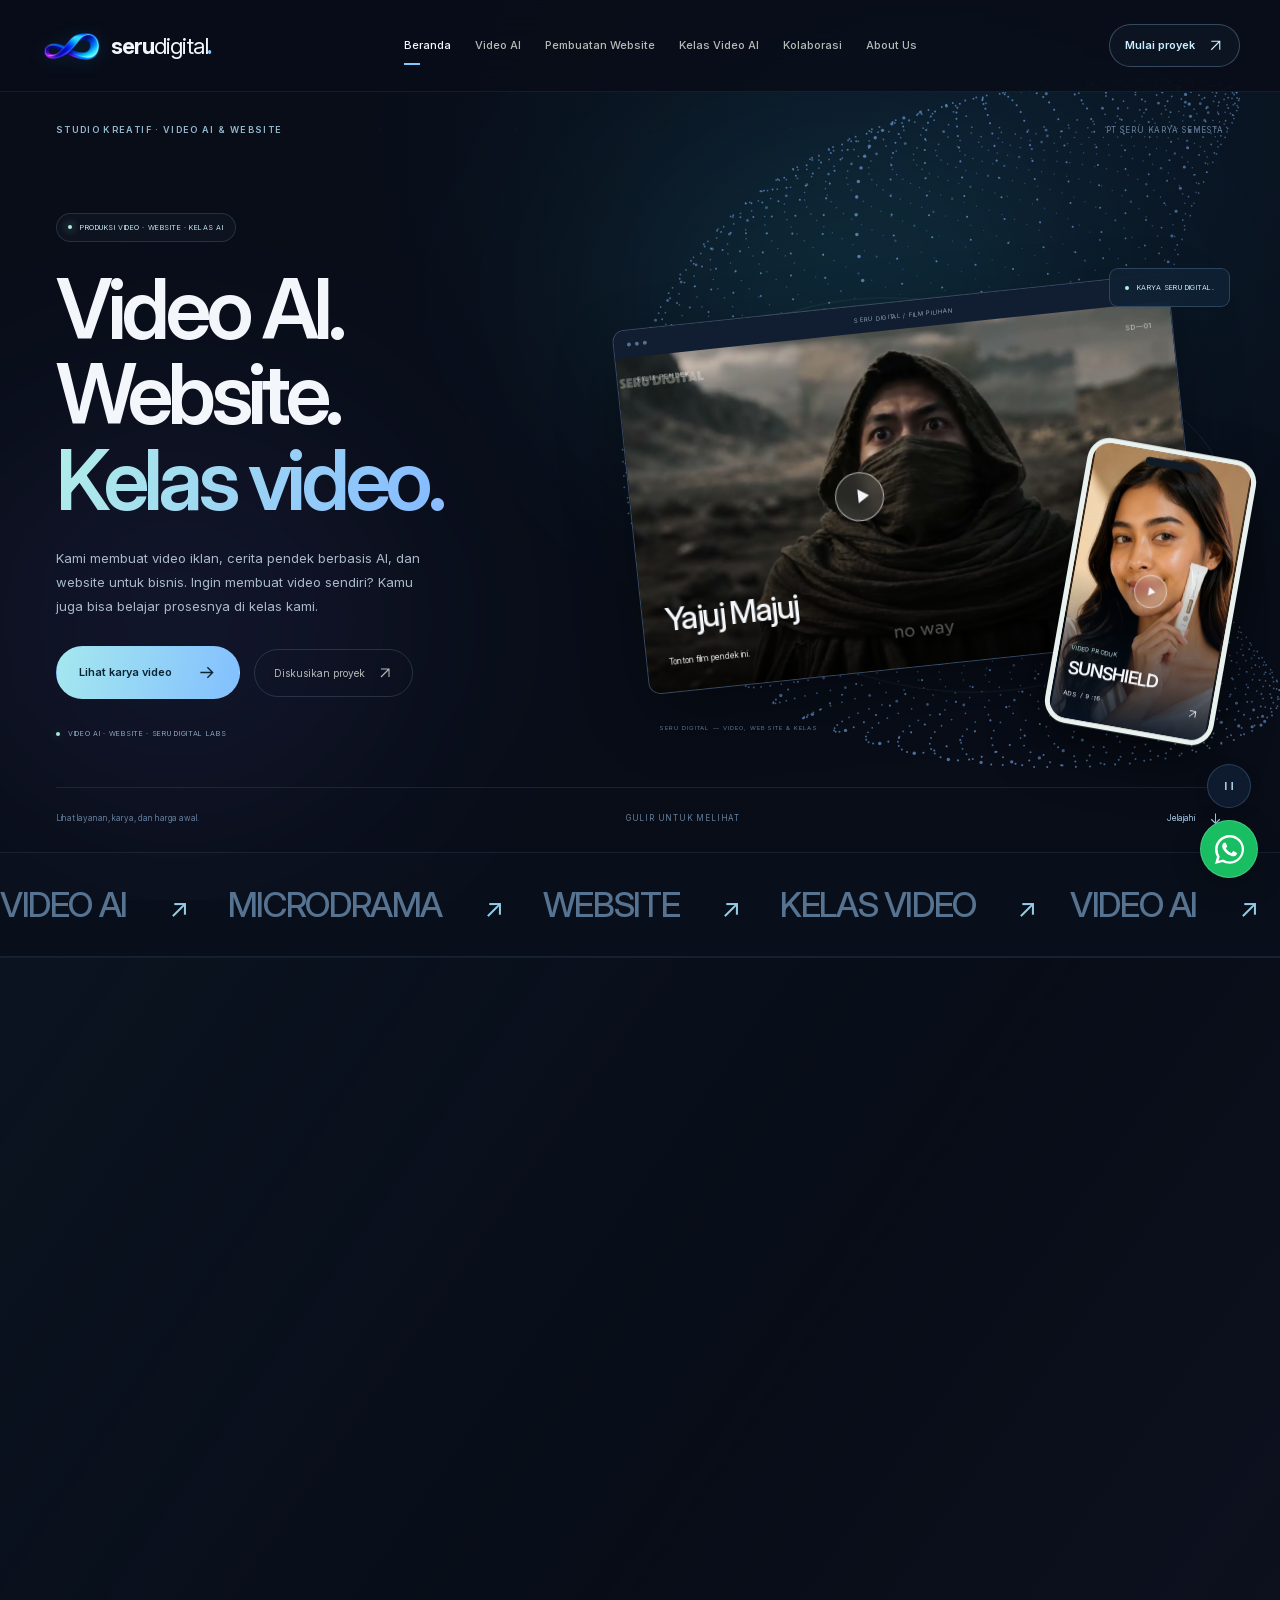
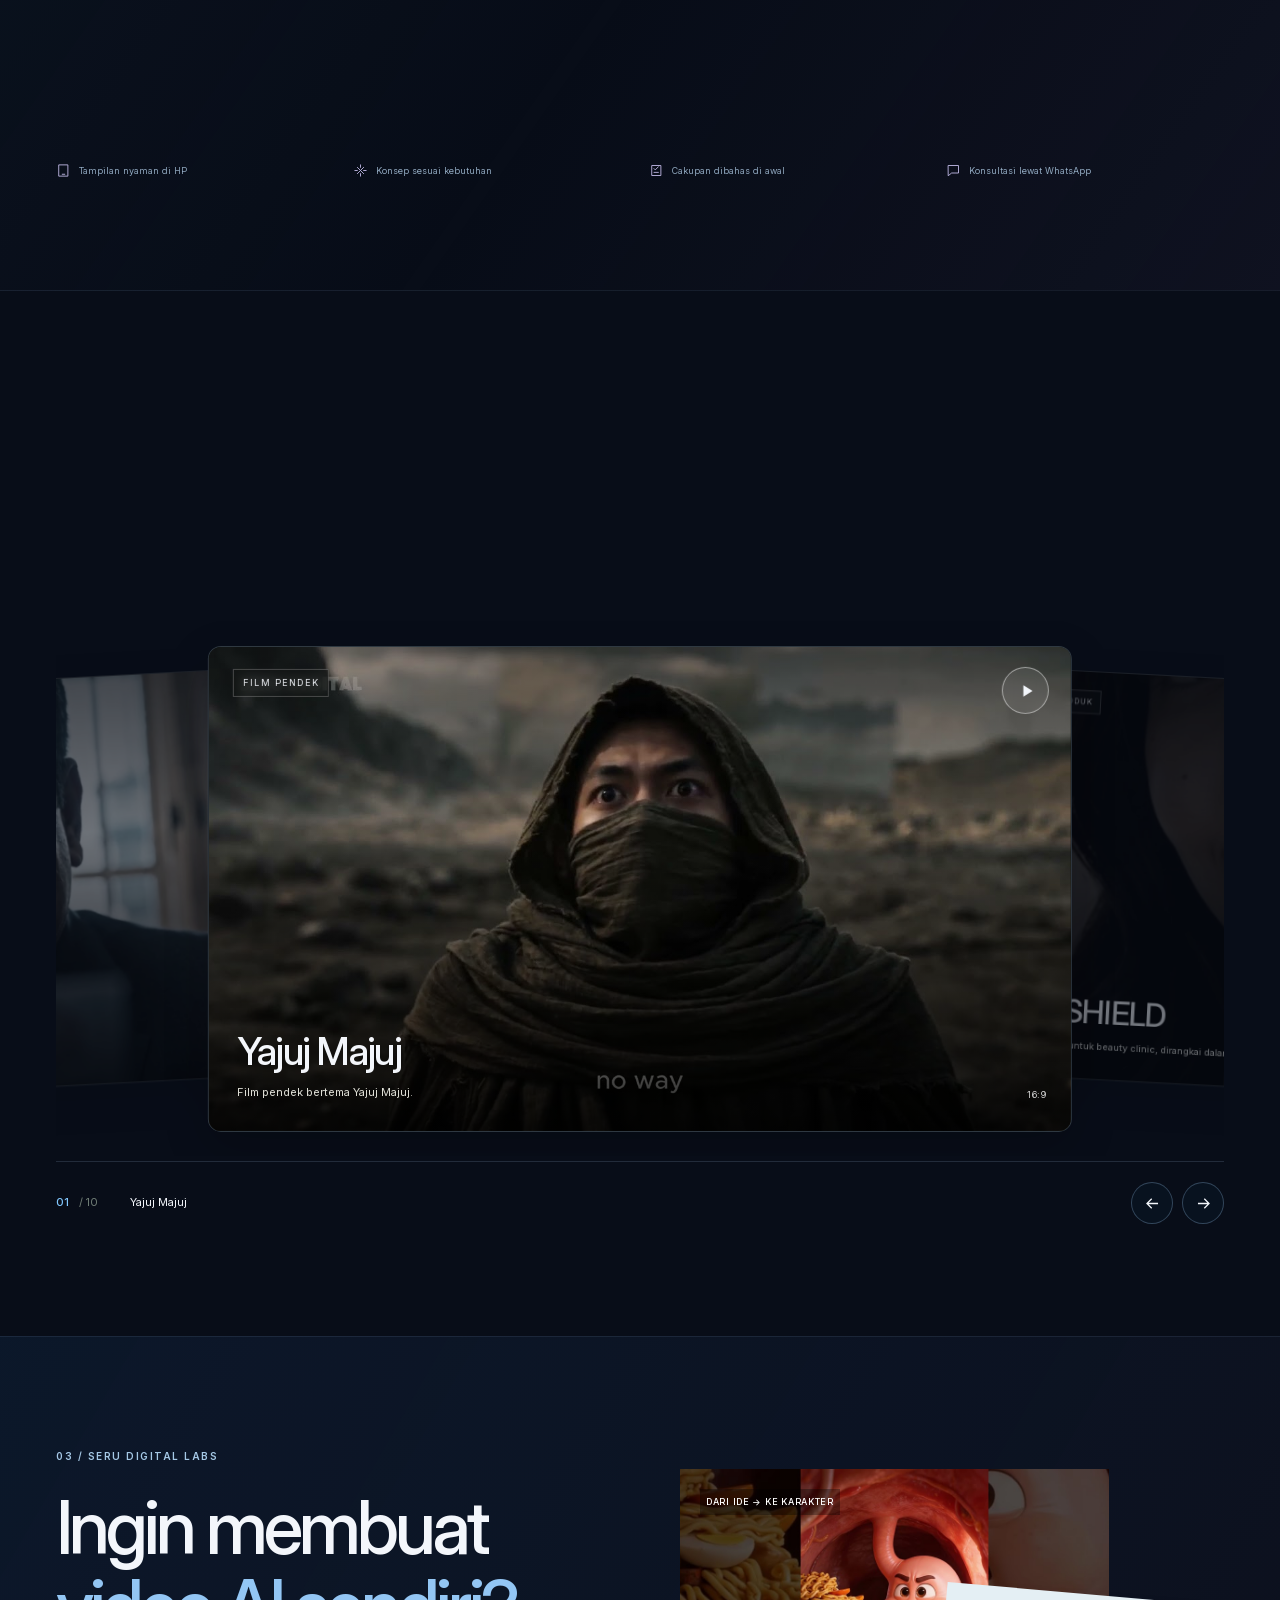
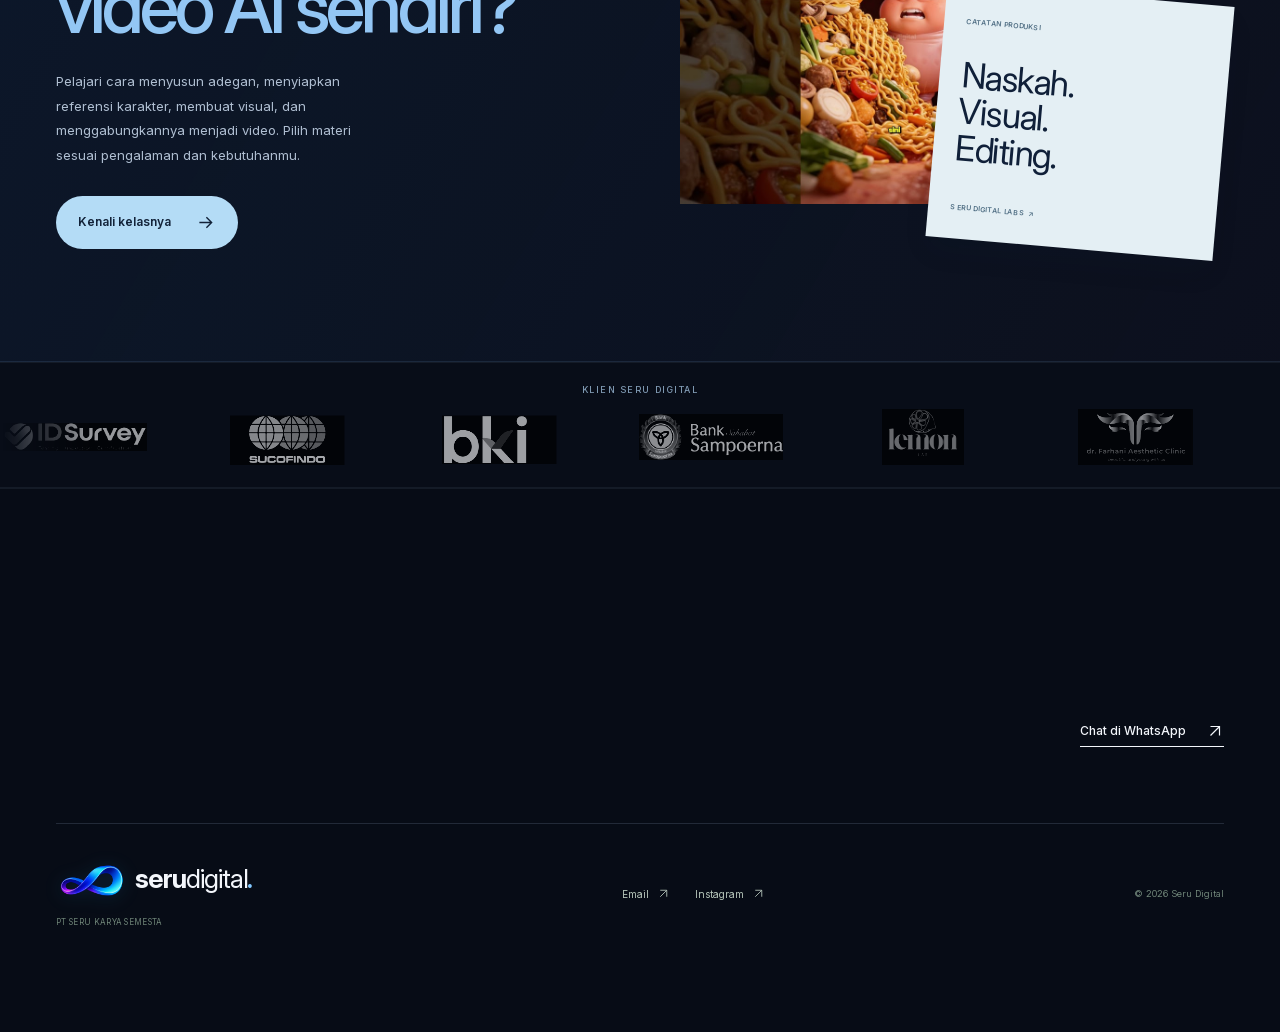
==== commit 0463b241: "Update Seru Digital share preview and SEO metadata" ====
--- a/index.html
+++ b/index.html
@@ -1,4 +1,4 @@
-<!doctype html><html lang="id"><head><meta charset="utf-8"><meta name="viewport" content="width=device-width,initial-scale=1"><meta name="theme-color" content="#101314"><title>Seru Digital — Studio Video AI, Website &amp; Kelas</title><meta name="description" content="Karya video AI, iklan, microdrama, video company profile, pembuatan website, dan kelas video AI bersama Seru Digital."><meta name="robots" content="index,follow"><link rel="canonical" href="https://serudigital.my.id/"><meta property="og:type" content="website"><meta property="og:site_name" content="Seru Digital"><meta property="og:locale" content="id_ID"><meta property="og:title" content="Seru Digital — Studio Video AI, Website &amp; Kelas"><meta property="og:description" content="Karya video AI, iklan, microdrama, video company profile, pembuatan website, dan kelas video AI bersama Seru Digital."><meta property="og:url" content="https://serudigital.my.id/"><meta property="og:image" content="https://serudigital.my.id/assets/yajuj-majuj.jpg"><meta name="twitter:card" content="summary_large_image"><link rel="icon" type="image/png" href="/assets/seru-favicon.png"><link rel="preload" href="/assets/inter-latin.woff2" as="font" type="font/woff2" crossorigin><link rel="stylesheet" href="/assets/styles.css"><link rel="stylesheet" href="/assets/motion.css?v=scroll-morph-1"><link rel="stylesheet" href="/assets/scroll-morph.css"><link rel="stylesheet" href="/assets/pricing.css?v=offers-1"><link rel="stylesheet" href="/assets/refinement.css?v=copy-contact-1"><link rel="stylesheet" href="/assets/services.css?v=cards-1"><link rel="stylesheet" href="/assets/clients.css?v=client-roll-1"><script type="application/ld+json">{"@context":"https://schema.org","@graph":[{"@type":"Organization","@id":"https://serudigital.my.id/#organization","name":"Seru Digital","legalName":"PT SERU KARYA SEMESTA","url":"https://serudigital.my.id","email":"seru.ilmu@gmail.com","sameAs":["https://instagram.com/seru.digital"]},{"@type":"WebSite","@id":"https://serudigital.my.id/#website","url":"https://serudigital.my.id","name":"Seru Digital","inLanguage":"id-ID","publisher":{"@id":"https://serudigital.my.id/#organization"}},{"@type":"WebPage","@id":"https://serudigital.my.id/#webpage","url":"https://serudigital.my.id/","name":"Seru Digital — Studio Video AI, Website & Kelas","description":"Karya video AI, iklan, microdrama, video company profile, pembuatan website, dan kelas video AI bersama Seru Digital.","inLanguage":"id-ID","isPartOf":{"@id":"https://serudigital.my.id/#website"},"about":{"@id":"https://serudigital.my.id/#organization"}}]}</script><script src="/assets/app.js" defer></script><script src="/assets/motion.js?v=scroll-morph-clients-1" type="module"></script></head><body data-page="home"><a class="skip-link" href="#main">Langsung ke konten</a><header class="site-header"><div class="nav-shell"><a class="brand" href="/" aria-label="Seru Digital, beranda"><img class="brand-symbol" src="/assets/seru-symbol.webp" alt="" width="512" height="256" decoding="async"><span class="brand-wordmark">seru<span class="brand-light">digital</span><b>.</b></span></a><button class="menu-toggle" aria-expanded="false" aria-controls="main-nav" aria-label="Buka menu"><span></span><span></span></button><nav id="main-nav" aria-label="Navigasi utama"><a href="/" aria-current="page">Beranda</a><a href="/video-ai/" >Video AI</a><a href="/pembuatan-website/" >Pembuatan Website</a><a href="/kelas-video-ai/" >Kelas Video AI</a><a href="/kolaborasi/" >Kolaborasi</a><a href="/about-us/" >About Us</a></nav><a class="header-contact" href="/kolaborasi/#brief" aria-label="Mulai proyek"><span>Mulai proyek</span><svg viewBox="0 0 24 24" fill="none" aria-hidden="true"><path d="M6 18 18 6M6 6h12v12" stroke="currentColor" stroke-width="1.6"/></svg></a></div></header><div class="motion-atmosphere" aria-hidden="true"><div class="ambient-light ambient-light-one"></div><div class="ambient-light ambient-light-two"></div><div class="ambient-stars"></div><canvas id="motion-canvas"></canvas></div><button class="motion-control" type="button" data-motion-toggle aria-pressed="false" hidden><svg viewBox="0 0 20 20" aria-hidden="true"><path class="pause-glyph" d="M6 5v10M14 5v10" stroke="currentColor" stroke-width="2"/><path class="resume-glyph" d="m7 5 8 5-8 5Z" fill="currentColor"/></svg><span>Jeda gerak</span></button><main id="main"><section class="home-hero wrap motion-hero"><div class="hero-topline"><p class="eyebrow">STUDIO KREATIF · VIDEO AI & WEBSITE</p><span class="edition">PT SERU KARYA SEMESTA</span></div><div class="hero-main"><div class="hero-copy"><span class="hero-kicker"><i aria-hidden="true"></i> PRODUKSI VIDEO · WEBSITE · KELAS AI</span><h1><span class="hero-line">Video AI.</span><span class="hero-line">Website.</span><span class="hero-line hero-accent">Kelas video.</span></h1><p>Kami membuat video iklan, cerita pendek berbasis AI, dan website untuk bisnis. Ingin membuat video sendiri? Kamu juga bisa belajar prosesnya di kelas kami.</p><div class="hero-ctas"><a class="button primary" href="/video-ai/">Lihat karya video<svg viewBox="0 0 24 24" fill="none" aria-hidden="true"><path d="M5 12h14M13 6l6 6-6 6" stroke="currentColor" stroke-width="1.6"/></svg></a><a class="hero-secondary" href="/kolaborasi/">Diskusikan proyek <svg viewBox="0 0 24 24" fill="none" aria-hidden="true"><path d="M6 18 18 6M6 6h12v12" stroke="currentColor" stroke-width="1.6"/></svg></a></div><div class="hero-footnote"><span class="blue-dot"></span><span>VIDEO AI · WEBSITE · SERU DIGITAL LABS</span></div></div><div class="hero-art" data-tilt><div class="hero-orbit" aria-hidden="true"><span></span><span></span></div><div class="art-float art-float-main"><button class="hero-film" data-video="ptk7ScgCUyM" data-title="Yajuj Majuj" aria-label="Putar film Yajuj Majuj"><span class="film-chrome"><i></i><i></i><i></i><span>SERU DIGITAL / FILM PILIHAN</span></span><img class="" src="/assets/yajuj-majuj.jpg" alt="Cuplikan Yajuj Majuj, karya Seru Digital" width="1280" height="720" fetchpriority="high" decoding="async"><span class="film-top"><span>FILM PENDEK</span><span>SD—01</span></span><span class="hero-play"><svg viewBox="0 0 24 24" aria-hidden="true"><path d="m9 5 11 7-11 7Z" fill="currentColor"/></svg></span><span class="film-bottom"><strong>Yajuj Majuj</strong><span>Tonton film pendek ini. <svg viewBox="0 0 24 24" fill="none" aria-hidden="true"><path d="M6 18 18 6M6 6h12v12" stroke="currentColor" stroke-width="1.6"/></svg></span></span></button></div><div class="art-float art-float-portrait"><button class="portrait-film" data-video="pjTFAE8wPis" data-title="SUNSHIELD" aria-label="Putar video SUNSHIELD"><img class="" src="/assets/sunshield.jpg" alt="Cuplikan SUNSHIELD, karya Seru Digital" width="1280" height="720" loading="lazy" decoding="async"><span class="portrait-play"><svg viewBox="0 0 24 24" aria-hidden="true"><path d="m9 5 11 7-11 7Z" fill="currentColor"/></svg></span><span class="portrait-label"><small>VIDEO PRODUK</small><strong>SUNSHIELD</strong><span>ADS / 9:16 <svg viewBox="0 0 24 24" fill="none" aria-hidden="true"><path d="M6 18 18 6M6 6h12v12" stroke="currentColor" stroke-width="1.6"/></svg></span></span></button></div><div class="art-float art-float-label" aria-hidden="true"><span class="blue-dot"></span> KARYA SERU DIGITAL.</div><span class="art-coordinate" aria-hidden="true">SERU DIGITAL — VIDEO, WEBSITE & KELAS</span></div></div><div class="hero-bottom"><span>Lihat layanan, karya, dan harga awal.</span><span>GULIR UNTUK MELIHAT</span><a href="#layanan">Jelajahi <svg viewBox="0 0 24 24" fill="none" aria-hidden="true"><path d="M5 12h14M13 6l6 6-6 6" stroke="currentColor" stroke-width="1.6"/></svg></a></div></section><div class="motion-marquee" aria-hidden="true"><div><span>VIDEO AI <b>↗</b> MICRODRAMA <b>↗</b> WEBSITE <b>↗</b> KELAS VIDEO <b>↗</b> </span><span>VIDEO AI <b>↗</b> MICRODRAMA <b>↗</b> WEBSITE <b>↗</b> KELAS VIDEO <b>↗</b> </span></div></div>
+<!doctype html><html lang="id"><head><meta charset="utf-8"><meta name="viewport" content="width=device-width,initial-scale=1"><meta name="theme-color" content="#101314"><title>Seru Digital — Studio Video AI, Website &amp; Kelas</title><meta name="description" content="Karya video AI, iklan, microdrama, video company profile, pembuatan website, dan kelas video AI bersama Seru Digital."><meta name="robots" content="index,follow"><link rel="canonical" href="https://serudigital.my.id/"><meta property="og:type" content="website"><meta property="og:site_name" content="Seru Digital"><meta property="og:locale" content="id_ID"><meta property="og:title" content="Seru Digital — Studio Video AI, Website &amp; Kelas"><meta property="og:description" content="Karya video AI, iklan, microdrama, video company profile, pembuatan website, dan kelas video AI bersama Seru Digital."><meta property="og:url" content="https://serudigital.my.id/"><meta property="og:image" content="https://serudigital.my.id/assets/serudigital-share.jpg"><meta property="og:image:secure_url" content="https://serudigital.my.id/assets/serudigital-share.jpg"><meta property="og:image:type" content="image/jpeg"><meta property="og:image:width" content="1200"><meta property="og:image:height" content="630"><meta property="og:image:alt" content="Seru Digital — layanan Video AI, pembuatan website, dan kelas video AI"><meta name="twitter:card" content="summary_large_image"><meta name="twitter:title" content="Seru Digital — Studio Video AI, Website &amp; Kelas"><meta name="twitter:description" content="Karya video AI, iklan, microdrama, video company profile, pembuatan website, dan kelas video AI bersama Seru Digital."><meta name="twitter:image" content="https://serudigital.my.id/assets/serudigital-share.jpg"><meta name="twitter:image:alt" content="Seru Digital — layanan Video AI, pembuatan website, dan kelas video AI"><link rel="icon" type="image/png" href="/assets/seru-favicon.png"><link rel="preload" href="/assets/inter-latin.woff2" as="font" type="font/woff2" crossorigin><link rel="stylesheet" href="/assets/styles.css"><link rel="stylesheet" href="/assets/motion.css?v=scroll-morph-1"><link rel="stylesheet" href="/assets/scroll-morph.css"><link rel="stylesheet" href="/assets/pricing.css?v=offers-1"><link rel="stylesheet" href="/assets/refinement.css?v=copy-contact-1"><link rel="stylesheet" href="/assets/services.css?v=cards-1"><link rel="stylesheet" href="/assets/clients.css?v=client-roll-1"><script type="application/ld+json">{"@context":"https://schema.org","@graph":[{"@type":"Organization","@id":"https://serudigital.my.id/#organization","name":"Seru Digital","legalName":"PT SERU KARYA SEMESTA","url":"https://serudigital.my.id","email":"seru.ilmu@gmail.com","sameAs":["https://instagram.com/seru.digital"]},{"@type":"WebSite","@id":"https://serudigital.my.id/#website","url":"https://serudigital.my.id","name":"Seru Digital","inLanguage":"id-ID","publisher":{"@id":"https://serudigital.my.id/#organization"}},{"@type":"WebPage","@id":"https://serudigital.my.id/#webpage","url":"https://serudigital.my.id/","name":"Seru Digital — Studio Video AI, Website & Kelas","description":"Karya video AI, iklan, microdrama, video company profile, pembuatan website, dan kelas video AI bersama Seru Digital.","inLanguage":"id-ID","isPartOf":{"@id":"https://serudigital.my.id/#website"},"about":{"@id":"https://serudigital.my.id/#organization"}}]}</script><script src="/assets/app.js" defer></script><script src="/assets/motion.js?v=scroll-morph-clients-1" type="module"></script></head><body data-page="home"><a class="skip-link" href="#main">Langsung ke konten</a><header class="site-header"><div class="nav-shell"><a class="brand" href="/" aria-label="Seru Digital, beranda"><img class="brand-symbol" src="/assets/seru-symbol.webp" alt="" width="512" height="256" decoding="async"><span class="brand-wordmark">seru<span class="brand-light">digital</span><b>.</b></span></a><button class="menu-toggle" aria-expanded="false" aria-controls="main-nav" aria-label="Buka menu"><span></span><span></span></button><nav id="main-nav" aria-label="Navigasi utama"><a href="/" aria-current="page">Beranda</a><a href="/video-ai/" >Video AI</a><a href="/pembuatan-website/" >Pembuatan Website</a><a href="/kelas-video-ai/" >Kelas Video AI</a><a href="/kolaborasi/" >Kolaborasi</a><a href="/about-us/" >About Us</a></nav><a class="header-contact" href="/kolaborasi/#brief" aria-label="Mulai proyek"><span>Mulai proyek</span><svg viewBox="0 0 24 24" fill="none" aria-hidden="true"><path d="M6 18 18 6M6 6h12v12" stroke="currentColor" stroke-width="1.6"/></svg></a></div></header><div class="motion-atmosphere" aria-hidden="true"><div class="ambient-light ambient-light-one"></div><div class="ambient-light ambient-light-two"></div><div class="ambient-stars"></div><canvas id="motion-canvas"></canvas></div><button class="motion-control" type="button" data-motion-toggle aria-pressed="false" hidden><svg viewBox="0 0 20 20" aria-hidden="true"><path class="pause-glyph" d="M6 5v10M14 5v10" stroke="currentColor" stroke-width="2"/><path class="resume-glyph" d="m7 5 8 5-8 5Z" fill="currentColor"/></svg><span>Jeda gerak</span></button><main id="main"><section class="home-hero wrap motion-hero"><div class="hero-topline"><p class="eyebrow">STUDIO KREATIF · VIDEO AI & WEBSITE</p><span class="edition">PT SERU KARYA SEMESTA</span></div><div class="hero-main"><div class="hero-copy"><span class="hero-kicker"><i aria-hidden="true"></i> PRODUKSI VIDEO · WEBSITE · KELAS AI</span><h1><span class="hero-line">Video AI.</span><span class="hero-line">Website.</span><span class="hero-line hero-accent">Kelas video.</span></h1><p>Kami membuat video iklan, cerita pendek berbasis AI, dan website untuk bisnis. Ingin membuat video sendiri? Kamu juga bisa belajar prosesnya di kelas kami.</p><div class="hero-ctas"><a class="button primary" href="/video-ai/">Lihat karya video<svg viewBox="0 0 24 24" fill="none" aria-hidden="true"><path d="M5 12h14M13 6l6 6-6 6" stroke="currentColor" stroke-width="1.6"/></svg></a><a class="hero-secondary" href="/kolaborasi/">Diskusikan proyek <svg viewBox="0 0 24 24" fill="none" aria-hidden="true"><path d="M6 18 18 6M6 6h12v12" stroke="currentColor" stroke-width="1.6"/></svg></a></div><div class="hero-footnote"><span class="blue-dot"></span><span>VIDEO AI · WEBSITE · SERU DIGITAL LABS</span></div></div><div class="hero-art" data-tilt><div class="hero-orbit" aria-hidden="true"><span></span><span></span></div><div class="art-float art-float-main"><button class="hero-film" data-video="ptk7ScgCUyM" data-title="Yajuj Majuj" aria-label="Putar film Yajuj Majuj"><span class="film-chrome"><i></i><i></i><i></i><span>SERU DIGITAL / FILM PILIHAN</span></span><img class="" src="/assets/yajuj-majuj.jpg" alt="Cuplikan Yajuj Majuj, karya Seru Digital" width="1280" height="720" fetchpriority="high" decoding="async"><span class="film-top"><span>FILM PENDEK</span><span>SD—01</span></span><span class="hero-play"><svg viewBox="0 0 24 24" aria-hidden="true"><path d="m9 5 11 7-11 7Z" fill="currentColor"/></svg></span><span class="film-bottom"><strong>Yajuj Majuj</strong><span>Tonton film pendek ini. <svg viewBox="0 0 24 24" fill="none" aria-hidden="true"><path d="M6 18 18 6M6 6h12v12" stroke="currentColor" stroke-width="1.6"/></svg></span></span></button></div><div class="art-float art-float-portrait"><button class="portrait-film" data-video="pjTFAE8wPis" data-title="SUNSHIELD" aria-label="Putar video SUNSHIELD"><img class="" src="/assets/sunshield.jpg" alt="Cuplikan SUNSHIELD, karya Seru Digital" width="1280" height="720" loading="lazy" decoding="async"><span class="portrait-play"><svg viewBox="0 0 24 24" aria-hidden="true"><path d="m9 5 11 7-11 7Z" fill="currentColor"/></svg></span><span class="portrait-label"><small>VIDEO PRODUK</small><strong>SUNSHIELD</strong><span>ADS / 9:16 <svg viewBox="0 0 24 24" fill="none" aria-hidden="true"><path d="M6 18 18 6M6 6h12v12" stroke="currentColor" stroke-width="1.6"/></svg></span></span></button></div><div class="art-float art-float-label" aria-hidden="true"><span class="blue-dot"></span> KARYA SERU DIGITAL.</div><span class="art-coordinate" aria-hidden="true">SERU DIGITAL — VIDEO, WEBSITE & KELAS</span></div></div><div class="hero-bottom"><span>Lihat layanan, karya, dan harga awal.</span><span>GULIR UNTUK MELIHAT</span><a href="#layanan">Jelajahi <svg viewBox="0 0 24 24" fill="none" aria-hidden="true"><path d="M5 12h14M13 6l6 6-6 6" stroke="currentColor" stroke-width="1.6"/></svg></a></div></section><div class="motion-marquee" aria-hidden="true"><div><span>VIDEO AI <b>↗</b> MICRODRAMA <b>↗</b> WEBSITE <b>↗</b> KELAS VIDEO <b>↗</b> </span><span>VIDEO AI <b>↗</b> MICRODRAMA <b>↗</b> WEBSITE <b>↗</b> KELAS VIDEO <b>↗</b> </span></div></div>
  <section id="layanan" class="section home-services"><div class="wrap"><div class="section-heading"><div><p class="eyebrow">01 / LAYANAN SERU DIGITAL</p><h2>Apa yang<br>kamu butuhkan?</h2></div><div class="section-heading-side"><p>Buat video untuk bisnismu, bangun website, atau pelajari cara produksinya. Pilih layanan untuk melihat detail dan contoh karyanya.</p></div></div><div class="service-card-grid"><a class="service-card" data-service="video" href="/video-ai/"><div class="service-art service-art-video" aria-hidden="true"><div class="tile-video-screen"><img src="/assets/yajuj-majuj.jpg" alt="" width="1280" height="720" loading="lazy" decoding="async"><span class="tile-video-label">YAJUJ MAJUJ / FILM PENDEK</span><span class="tile-play"><svg viewBox="0 0 24 24" aria-hidden="true"><path d="m9 5 11 7-11 7Z" fill="currentColor"/></svg></span></div><div class="tile-phone"><img src="/assets/sunshield.jpg" alt="" width="405" height="720" loading="lazy" decoding="async"><span>VIDEO PRODUK</span></div></div><div class="service-card-body"><h3><svg viewBox="0 0 24 24" fill="none" aria-hidden="true"><path d="M4 4h16v16H4zM4 8h16M8 4v4M16 4v4M10 11l5 3-5 3z" stroke="currentColor" stroke-width="1.5" stroke-linecap="round" stroke-linejoin="round"/></svg>Video AI</h3><p>Bikin produkmu dikenal lewat iklan, cerita pendek, dan video profil perusahaan.</p><span class="service-card-note">Microdrama mulai Rp500.000</span><div class="service-card-footer"><span>Mulai dari <strong>Rp300.000</strong></span><span class="service-card-arrow"><svg viewBox="0 0 24 24" fill="none" aria-hidden="true"><path d="M6 18 18 6M6 6h12v12" stroke="currentColor" stroke-width="1.6"/></svg></span></div></div></a><a class="service-card" data-service="website" href="/pembuatan-website/"><div class="service-art service-art-website" aria-hidden="true"><div class="tile-browser"><div class="tile-browser-bar"><i></i><i></i><i></i><span>WEBSITE BISNIS</span></div><div class="tile-site-nav"><strong>serudigital.</strong><span>PROFIL · LAYANAN · KONTAK</span></div><div class="tile-site-content"><div><small>KENALKAN BISNISMU</small><strong>Lebih mudah<br>dikenal.</strong><span class="tile-site-copy"></span><span class="tile-site-button">Hubungi kami ↗</span></div><div class="tile-site-symbol"><img src="/assets/seru-symbol.webp" alt="" width="512" height="256" loading="lazy" decoding="async"></div></div></div></div><div class="service-card-body"><h3><svg viewBox="0 0 24 24" fill="none" aria-hidden="true"><path d="M3 4h18v16H3zM3 9h18M7 6.5h.01M10 6.5h.01M7 13h4M7 16h7" stroke="currentColor" stroke-width="1.5" stroke-linecap="round" stroke-linejoin="round"/></svg>Pembuatan Website</h3><p>Profil bisnis, landing page, atau portofolio dengan tampilan yang sesuai identitasmu.</p><span class="service-card-note">Harga awal website company profile</span><div class="service-card-footer"><span>Mulai dari <strong>Rp1.500.000</strong></span><span class="service-card-arrow"><svg viewBox="0 0 24 24" fill="none" aria-hidden="true"><path d="M6 18 18 6M6 6h12v12" stroke="currentColor" stroke-width="1.6"/></svg></span></div></div></a><a class="service-card" data-service="kelas" href="/kelas-video-ai/"><div class="service-art service-art-class" aria-hidden="true"><div class="tile-editor"><div class="tile-editor-bar"><span class="tile-live-dot"></span>SERU DIGITAL LABS<span>LATIHAN / 01</span></div><div class="tile-editor-body"><div class="tile-editor-frame"><img src="/assets/talking-character.jpg" alt="" width="405" height="720" loading="lazy" decoding="async"><svg viewBox="0 0 24 24" aria-hidden="true"><path d="m9 5 11 7-11 7Z" fill="currentColor"/></svg></div><div class="tile-editor-notes"><small>PROSES PRODUKSI</small><strong>Dari ide<br>ke video.</strong><span>01 Naskah</span><span>02 Visual & karakter</span><span>03 Gerak & editing</span></div></div><div class="tile-timeline"><span></span><span></span><span></span><i></i></div></div></div><div class="service-card-body"><h3><svg viewBox="0 0 24 24" fill="none" aria-hidden="true"><path d="M3 5h7l2 2 2-2h7v14h-7l-2 2-2-2H3zM12 7v14M6 9h3M6 12h3M15 9h3M15 12h3" stroke="currentColor" stroke-width="1.5" stroke-linecap="round" stroke-linejoin="round"/></svg>Kelas Video AI</h3><p>Jangan cuma menonton. Pelajari cara membuat video AI lewat materi dan praktik.</p><span class="service-card-note">Konsultasikan materi dan jadwal kelas</span><div class="service-card-footer"><span>Mulai dari <strong>Rp250.000</strong><small>/sesi</small></span><span class="service-card-arrow"><svg viewBox="0 0 24 24" fill="none" aria-hidden="true"><path d="M6 18 18 6M6 6h12v12" stroke="currentColor" stroke-width="1.6"/></svg></span></div></div></a></div><div class="service-assurances"><span><svg viewBox="0 0 24 24" fill="none" aria-hidden="true"><path d="M5 3h14v18H5zM10 18h4" stroke="currentColor" stroke-width="1.5" stroke-linecap="round" stroke-linejoin="round"/></svg>Tampilan nyaman di HP</span><span><svg viewBox="0 0 24 24" fill="none" aria-hidden="true"><path d="M12 3v4M12 17v4M3 12h4M17 12h4M7 7l10 10M17 7 7 17" stroke="currentColor" stroke-width="1.5" stroke-linecap="round" stroke-linejoin="round"/></svg>Konsep sesuai kebutuhan</span><span><svg viewBox="0 0 24 24" fill="none" aria-hidden="true"><path d="M5 4h14v16H5zM8 9l2 2 5-5M8 15h7" stroke="currentColor" stroke-width="1.5" stroke-linecap="round" stroke-linejoin="round"/></svg>Cakupan dibahas di awal</span><span><svg viewBox="0 0 24 24" fill="none" aria-hidden="true"><path d="M4 4h16v12H9l-5 4z" stroke="currentColor" stroke-width="1.5" stroke-linecap="round" stroke-linejoin="round"/></svg>Konsultasi lewat WhatsApp</span></div></div></section>
  <section id="karya" class="section work-section"><div class="wrap"><div class="section-heading"><div><p class="eyebrow">02 / PILIHAN KARYA</p><h2>Tonton beberapa<br>karya kami.</h2></div><div class="section-heading-side"><p>Pilihan film pendek, video produk, fashion, dan animasi karakter. Klik salah satu untuk memutar videonya.</p><a class="text-link" href="/video-ai/">Jelajahi Video AI <svg viewBox="0 0 24 24" fill="none" aria-hidden="true"><path d="M6 18 18 6M6 6h12v12" stroke="currentColor" stroke-width="1.6"/></svg></a></div></div><div class="portfolio-deck " data-deck role="region" aria-roledescription="carousel" aria-label="Pilihan karya Seru Digital"><div class="deck-stage"><button type="button" class="deck-card is-current" data-index="0" data-video="ptk7ScgCUyM" data-title="Yajuj Majuj" aria-label="Putar Yajuj Majuj" ><img class="" src="/assets/yajuj-majuj.jpg" alt="Cuplikan Yajuj Majuj, karya Seru Digital" width="1280" height="720" loading="lazy" decoding="async"><span class="deck-shade"></span><span class="card-label">Film pendek</span><span class="play-circle"><svg viewBox="0 0 24 24" aria-hidden="true"><path d="m9 5 11 7-11 7Z" fill="currentColor"/></svg></span><span class="card-info"><strong>Yajuj Majuj</strong><span>Film pendek bertema Yajuj Majuj.</span></span><span class="card-format">16:9</span></button><button type="button" class="deck-card " data-index="1" data-video="pjTFAE8wPis" data-title="SUNSHIELD" aria-label="Putar SUNSHIELD" tabindex="-1" aria-hidden="true"><img class="" src="/assets/sunshield.jpg" alt="Cuplikan SUNSHIELD, karya Seru Digital" width="1280" height="720" loading="lazy" decoding="async"><span class="deck-shade"></span><span class="card-label">Video produk</span><span class="play-circle"><svg viewBox="0 0 24 24" aria-hidden="true"><path d="m9 5 11 7-11 7Z" fill="currentColor"/></svg></span><span class="card-info"><strong>SUNSHIELD</strong><span>Visual produk untuk beauty clinic, dirangkai dalam format pendek.</span></span><span class="card-format">9:16</span></button><button type="button" class="deck-card " data-index="2" data-video="3fR06DUR6rc" data-title="EMS Sculpting" aria-label="Putar EMS Sculpting" tabindex="-1" aria-hidden="true"><img class="" src="/assets/ems-sculpting.jpg" alt="Cuplikan EMS Sculpting, karya Seru Digital" width="1280" height="720" loading="lazy" decoding="async"><span class="deck-shade"></span><span class="card-label">Video treatment</span><span class="play-circle"><svg viewBox="0 0 24 24" aria-hidden="true"><path d="m9 5 11 7-11 7Z" fill="currentColor"/></svg></span><span class="card-info"><strong>EMS Sculpting</strong><span>Memperkenalkan treatment dan teknologi melalui visual produk.</span></span><span class="card-format">9:16</span></button><button type="button" class="deck-card " data-index="3" data-video="qcgmXhwPgz4" data-title="Met Gala" aria-label="Putar Met Gala" tabindex="-1" aria-hidden="true"><img class="" src="/assets/met-gala.jpg" alt="Cuplikan Met Gala, karya Seru Digital" width="1280" height="720" loading="lazy" decoding="async"><span class="deck-shade"></span><span class="card-label">Visual fashion</span><span class="play-circle"><svg viewBox="0 0 24 24" aria-hidden="true"><path d="m9 5 11 7-11 7Z" fill="currentColor"/></svg></span><span class="card-info"><strong>Met Gala</strong><span>Eksplorasi visual fashion bertema Met Gala.</span></span><span class="card-format">9:16</span></button><button type="button" class="deck-card " data-index="4" data-video="_Yx_mJkfT2c" data-title="Gamis Bono" aria-label="Putar Gamis Bono" tabindex="-1" aria-hidden="true"><img class="" src="/assets/gamis-bono.jpg" alt="Cuplikan Gamis Bono, karya Seru Digital" width="1280" height="720" loading="lazy" decoding="async"><span class="deck-shade"></span><span class="card-label">Video fashion</span><span class="play-circle"><svg viewBox="0 0 24 24" aria-hidden="true"><path d="m9 5 11 7-11 7Z" fill="currentColor"/></svg></span><span class="card-info"><strong>Gamis Bono</strong><span>Video produk fashion untuk memperkenalkan Gamis Bono.</span></span><span class="card-format">9:16</span></button><button type="button" class="deck-card " data-index="5" data-video="IHA5FdGnPmQ" data-title="Talking Character" aria-label="Putar Talking Character" tabindex="-1" aria-hidden="true"><img class="" src="/assets/talking-character.jpg" alt="Cuplikan Talking Character, karya Seru Digital" width="1280" height="720" loading="lazy" decoding="async"><span class="deck-shade"></span><span class="card-label">Animasi karakter</span><span class="play-circle"><svg viewBox="0 0 24 24" aria-hidden="true"><path d="m9 5 11 7-11 7Z" fill="currentColor"/></svg></span><span class="card-info"><strong>Talking Character</strong><span>Karakter berbicara untuk menyampaikan konten edukasi.</span></span><span class="card-format">9:16</span></button><button type="button" class="deck-card " data-index="6" data-video="UXm3D4aUNQ4" data-title="LELUHUR" aria-label="Putar LELUHUR" tabindex="-1" aria-hidden="true"><img class="" src="/assets/leluhur.jpg" alt="Cuplikan LELUHUR, karya Seru Digital" width="1280" height="720" loading="lazy" decoding="async"><span class="deck-shade"></span><span class="card-label">Film pendek</span><span class="play-circle"><svg viewBox="0 0 24 24" aria-hidden="true"><path d="m9 5 11 7-11 7Z" fill="currentColor"/></svg></span><span class="card-info"><strong>LELUHUR</strong><span>Film pendek LELUHUR karya Seru Digital.</span></span><span class="card-format">16:9</span></button><button type="button" class="deck-card " data-index="7" data-video="dFEjSo30L50" data-title="BADR" aria-label="Putar BADR" tabindex="-1" aria-hidden="true"><img class="" src="/assets/badr.jpg" alt="Cuplikan BADR, karya Seru Digital" width="1280" height="720" loading="lazy" decoding="async"><span class="deck-shade"></span><span class="card-label">Film pendek</span><span class="play-circle"><svg viewBox="0 0 24 24" aria-hidden="true"><path d="m9 5 11 7-11 7Z" fill="currentColor"/></svg></span><span class="card-info"><strong>BADR</strong><span>Film pendek BADR karya Seru Digital.</span></span><span class="card-format">16:9</span></button><button type="button" class="deck-card " data-index="8" data-video="v6Kiu2qaIsY" data-title="Merah Putih" aria-label="Putar Merah Putih" tabindex="-1" aria-hidden="true"><img class="" src="/assets/merah-putih.jpg" alt="Cuplikan Merah Putih, karya Seru Digital" width="1280" height="720" loading="lazy" decoding="async"><span class="deck-shade"></span><span class="card-label">Film pendek</span><span class="play-circle"><svg viewBox="0 0 24 24" aria-hidden="true"><path d="m9 5 11 7-11 7Z" fill="currentColor"/></svg></span><span class="card-info"><strong>Merah Putih</strong><span>Film pendek berbasis AI berjudul Merah Putih.</span></span><span class="card-format">16:9</span></button><button type="button" class="deck-card " data-index="9" data-video="LdAjze1n-HY" data-title="JATAH" aria-label="Putar JATAH" tabindex="-1" aria-hidden="true"><img class="" src="/assets/jatah.jpg" alt="Cuplikan JATAH, karya Seru Digital" width="1280" height="720" loading="lazy" decoding="async"><span class="deck-shade"></span><span class="card-label">Film pendek</span><span class="play-circle"><svg viewBox="0 0 24 24" aria-hidden="true"><path d="m9 5 11 7-11 7Z" fill="currentColor"/></svg></span><span class="card-info"><strong>JATAH</strong><span>Film pendek JATAH karya Seru Digital.</span></span><span class="card-format">16:9</span></button></div><div class="deck-toolbar"><p class="deck-counter" aria-live="polite"><strong>01</strong><span>/ 10</span><span class="deck-current">Yajuj Majuj</span></p><div class="deck-actions"><button class="round-button deck-prev" aria-label="Karya sebelumnya: Pilihan karya Seru Digital" ><svg viewBox="0 0 24 24" fill="none" aria-hidden="true"><path d="M5 12h14M13 6l6 6-6 6" stroke="currentColor" stroke-width="1.6"/></svg></button><button class="round-button deck-next" aria-label="Karya berikutnya: Pilihan karya Seru Digital" ><svg viewBox="0 0 24 24" fill="none" aria-hidden="true"><path d="M5 12h14M13 6l6 6-6 6" stroke="currentColor" stroke-width="1.6"/></svg></button></div></div></div></div></section>
  <section id="kelas" class="section lab-section"><div class="wrap lab-split"><div><p class="eyebrow">03 / SERU DIGITAL LABS</p><h2>Ingin membuat<br><span>video AI sendiri?</span></h2><p>Pelajari cara menyusun adegan, menyiapkan referensi karakter, membuat visual, dan menggabungkannya menjadi video. Pilih materi sesuai pengalaman dan kebutuhanmu.</p><a class="button dark" href="/kelas-video-ai/">Kenali kelasnya<svg viewBox="0 0 24 24" fill="none" aria-hidden="true"><path d="M5 12h14M13 6l6 6-6 6" stroke="currentColor" stroke-width="1.6"/></svg></a></div><div class="lab-composition"><div class="lab-image"><img class="" src="/assets/talking-character.jpg" alt="Cuplikan Talking Character, karya Seru Digital" width="1280" height="720" loading="lazy" decoding="async"><span class="lab-image-label">DARI IDE → KE KARAKTER</span></div><div class="lab-note"><span>CATATAN PRODUKSI</span><p>Naskah.<br>Visual.<br>Editing.</p><span>SERU DIGITAL LABS ↗</span></div></div></div></section></main><section id="klien" class="client-section" aria-labelledby="clients-heading"><h2 id="clients-heading" class="clients-caption">Klien Seru Digital</h2><div class="client-marquee" role="region" tabindex="0" aria-label="Logo klien Seru Digital untuk layanan website dan video AI"><div class="clients-track"><ul class="clients-group" aria-label="Klien Seru Digital"><li class="client-logo logo-kind-wide"><img src="/assets/clients/idsurvey.webp" alt="IDSurvey" title="IDSurvey" width="800" height="160" loading="lazy" decoding="async"></li><li class="client-logo logo-kind-group"><img src="/assets/clients/sucofindo.webp" alt="SUCOFINDO" title="SUCOFINDO" width="800" height="516" loading="lazy" decoding="async"></li><li class="client-logo logo-kind-group"><img src="/assets/clients/bki.webp" alt="BKI" title="BKI" width="800" height="478" loading="lazy" decoding="async"></li><li class="client-logo logo-kind-wide"><img src="/assets/clients/bank-sahabat-sampoerna.webp" alt="Bank Sahabat Sampoerna" title="Bank Sahabat Sampoerna" width="800" height="255" loading="lazy" decoding="async"></li><li class="client-logo logo-kind-lemon"><img src="/assets/clients/lemon-lab.webp" alt="Lemon Lab" title="Lemon Lab" width="800" height="800" loading="lazy" decoding="async"></li><li class="client-logo logo-kind-clinic"><img src="/assets/clients/dr-farhani.webp" alt="dr. Farhani Aesthetic Clinic" title="dr. Farhani Aesthetic Clinic" width="800" height="800" loading="lazy" decoding="async"></li><li class="client-logo logo-kind-square"><img src="/assets/clients/vet-time.webp" alt="Vet Time" title="Vet Time" width="800" height="800" loading="lazy" decoding="async"></li><li class="client-logo logo-kind-square"><img src="/assets/clients/happy-time.webp" alt="Happy Time" title="Happy Time" width="800" height="800" loading="lazy" decoding="async"></li><li class="client-logo logo-kind-institution"><img src="/assets/clients/kementerian-imigrasi-pemasyarakatan.webp" alt="Kementerian Imigrasi dan Pemasyarakatan" title="Kementerian Imigrasi dan Pemasyarakatan" width="800" height="450" loading="lazy" decoding="async"></li></ul><ul class="clients-group" aria-hidden="true"><li class="client-logo logo-kind-wide"><img src="/assets/clients/idsurvey.webp" alt=""  width="800" height="160" loading="lazy" decoding="async"></li><li class="client-logo logo-kind-group"><img src="/assets/clients/sucofindo.webp" alt=""  width="800" height="516" loading="lazy" decoding="async"></li><li class="client-logo logo-kind-group"><img src="/assets/clients/bki.webp" alt=""  width="800" height="478" loading="lazy" decoding="async"></li><li class="client-logo logo-kind-wide"><img src="/assets/clients/bank-sahabat-sampoerna.webp" alt=""  width="800" height="255" loading="lazy" decoding="async"></li><li class="client-logo logo-kind-lemon"><img src="/assets/clients/lemon-lab.webp" alt=""  width="800" height="800" loading="lazy" decoding="async"></li><li class="client-logo logo-kind-clinic"><img src="/assets/clients/dr-farhani.webp" alt=""  width="800" height="800" loading="lazy" decoding="async"></li><li class="client-logo logo-kind-square"><img src="/assets/clients/vet-time.webp" alt=""  width="800" height="800" loading="lazy" decoding="async"></li><li class="client-logo logo-kind-square"><img src="/assets/clients/happy-time.webp" alt=""  width="800" height="800" loading="lazy" decoding="async"></li><li class="client-logo logo-kind-institution"><img src="/assets/clients/kementerian-imigrasi-pemasyarakatan.webp" alt=""  width="800" height="450" loading="lazy" decoding="async"></li></ul></div></div></section><footer id="kontak" class="site-footer"><div class="wrap footer-top"><div><p class="eyebrow">VIDEO, WEBSITE, ATAU KELAS?</p><a class="footer-invite" href="/kolaborasi/">Ceritakan<br><span>kebutuhanmu.</span> <svg viewBox="0 0 24 24" fill="none" aria-hidden="true"><path d="M6 18 18 6M6 6h12v12" stroke="currentColor" stroke-width="1.6"/></svg></a></div><a class="text-link" href="https://wa.me/6285757305799?text=Halo%20Seru%20Digital%2C%20saya%20ingin%20berdiskusi%20tentang%20proyek." target="_blank" rel="noopener noreferrer">Chat di WhatsApp <svg viewBox="0 0 24 24" fill="none" aria-hidden="true"><path d="M6 18 18 6M6 6h12v12" stroke="currentColor" stroke-width="1.6"/></svg></a></div><div class="wrap footer-bottom"><div><a class="brand footer-brand" href="/" aria-label="Seru Digital, beranda"><img class="brand-symbol" src="/assets/seru-symbol.webp" alt="" width="512" height="256" loading="lazy" decoding="async"><span class="brand-wordmark">seru<span class="brand-light">digital</span><b>.</b></span></a><p>PT SERU KARYA SEMESTA</p></div><div class="footer-social"><a href="mailto:seru.ilmu@gmail.com">Email <svg viewBox="0 0 24 24" fill="none" aria-hidden="true"><path d="M6 18 18 6M6 6h12v12" stroke="currentColor" stroke-width="1.6"/></svg></a><a href="https://instagram.com/seru.digital" target="_blank" rel="noopener noreferrer">Instagram <svg viewBox="0 0 24 24" fill="none" aria-hidden="true"><path d="M6 18 18 6M6 6h12v12" stroke="currentColor" stroke-width="1.6"/></svg></a></div><p class="copyright">© 2026 Seru Digital</p></div></footer><a class="whatsapp-float" href="https://wa.me/6285757305799?text=Halo%20Seru%20Digital%2C%20saya%20ingin%20konsultasi%20layanan." target="_blank" rel="noopener noreferrer" aria-label="Hubungi Seru Digital lewat WhatsApp" title="Chat dengan Seru Digital"><svg viewBox="0 0 24 24" fill="currentColor" aria-hidden="true"><path d="M20.52 3.48A11.91 11.91 0 0 0 12.03 0C5.42 0 .04 5.38.04 11.99c0 2.11.55 4.17 1.6 5.99L0 24l6.17-1.62a11.98 11.98 0 0 0 5.85 1.49h.01c6.61 0 11.99-5.38 12-11.99a11.91 11.91 0 0 0-3.51-8.4ZM12.03 21.85a9.92 9.92 0 0 1-5.06-1.38l-.36-.21-3.66.96.98-3.57-.23-.37a9.87 9.87 0 0 1-1.51-5.29c0-5.49 4.47-9.96 9.97-9.96a9.9 9.9 0 0 1 7.05 2.92 9.9 9.9 0 0 1 2.91 7.06c0 5.5-4.47 9.97-9.97 9.97Zm5.47-7.46c-.3-.15-1.77-.87-2.04-.97-.28-.1-.48-.15-.68.15-.2.3-.77.97-.95 1.17-.17.2-.35.22-.65.07-.3-.15-1.26-.46-2.4-1.48-.89-.8-1.49-1.78-1.66-2.08-.18-.3-.02-.46.13-.61.14-.13.3-.35.45-.52.15-.18.2-.3.3-.5.1-.2.05-.38-.03-.53-.07-.15-.67-1.62-.92-2.22-.24-.58-.49-.5-.67-.51h-.58c-.2 0-.53.07-.8.37-.28.3-1.05 1.03-1.05 2.5s1.08 2.9 1.23 3.1c.15.2 2.12 3.23 5.13 4.53.72.31 1.28.5 1.72.63.72.23 1.37.2 1.88.12.57-.09 1.77-.73 2.02-1.43.25-.7.25-1.3.18-1.42-.08-.13-.28-.2-.58-.35Z"/></svg><span class="whatsapp-hint" aria-hidden="true">Chat WhatsApp</span></a><dialog class="video-dialog" id="video-dialog" aria-labelledby="video-dialog-title"><div class="dialog-top"><h2 id="video-dialog-title">Putar karya</h2><button class="dialog-close" aria-label="Tutup video">Tutup <span aria-hidden="true">×</span></button></div><div class="video-frame"></div><p class="video-help">Video diputar melalui YouTube. <a id="video-external" href="https://www.youtube.com/" target="_blank" rel="noopener noreferrer">Buka di YouTube <svg viewBox="0 0 24 24" fill="none" aria-hidden="true"><path d="M6 18 18 6M6 6h12v12" stroke="currentColor" stroke-width="1.6"/></svg></a></p></dialog></body></html>
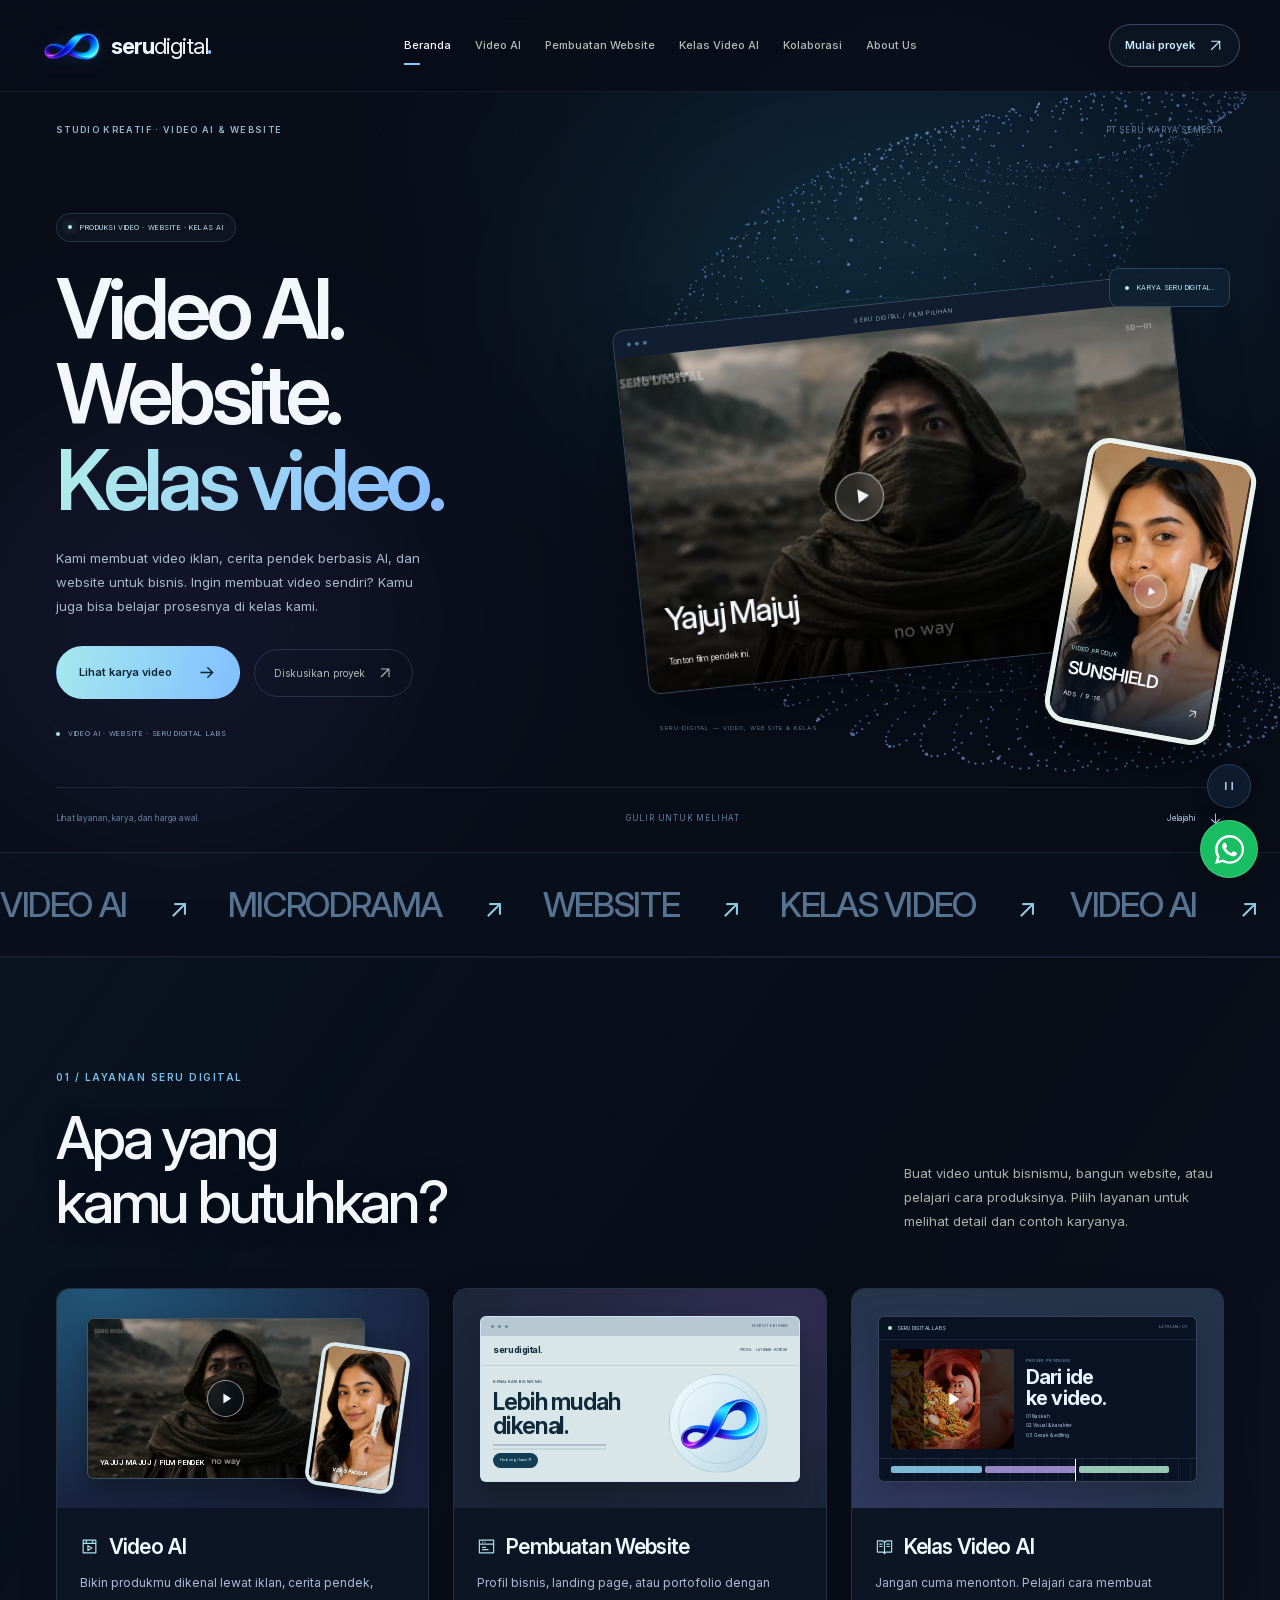
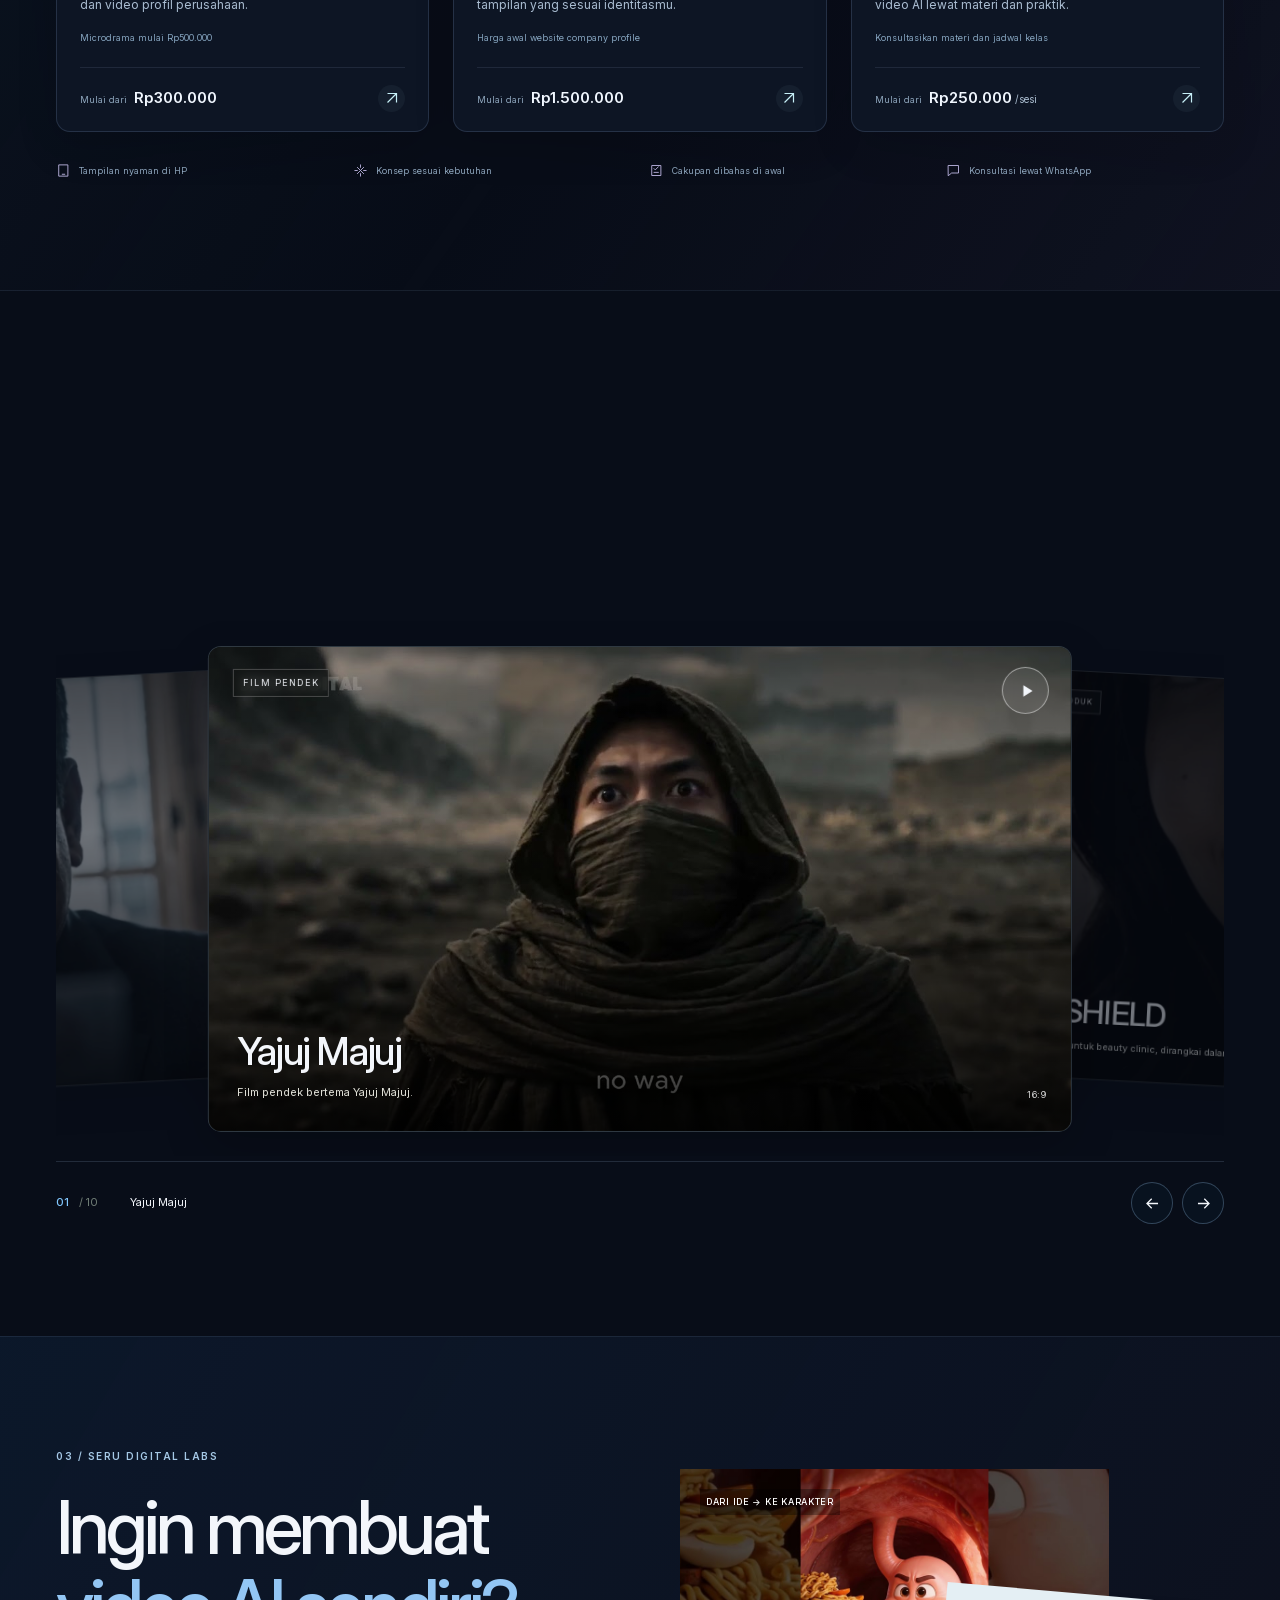
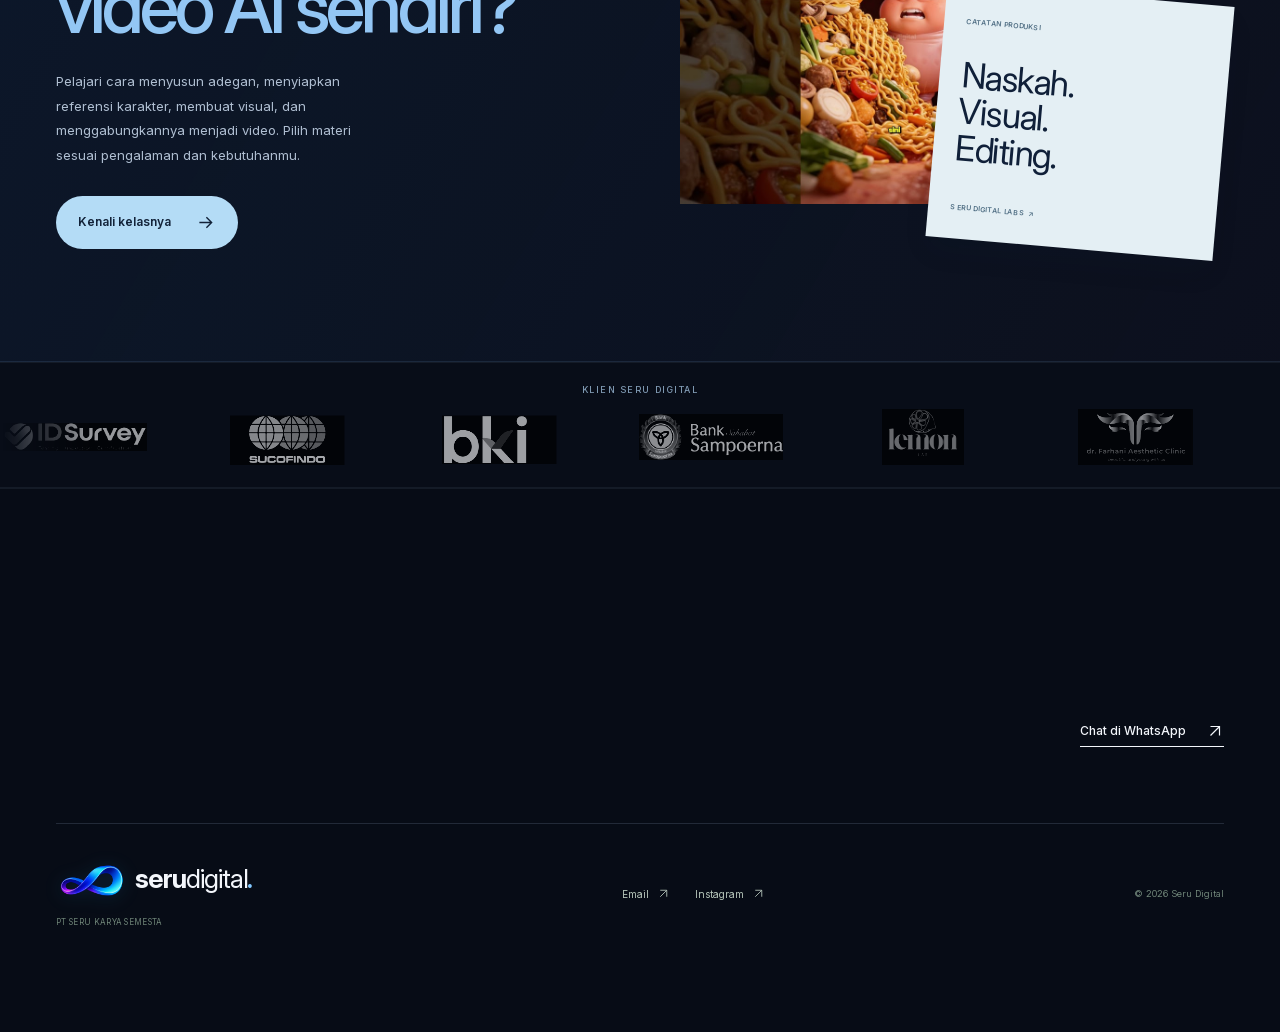
==== commit dca448c8: "Use clean homepage screenshot for social link previews" ====
--- a/index.html
+++ b/index.html
@@ -1,4 +1,4 @@
-<!doctype html><html lang="id"><head><meta charset="utf-8"><meta name="viewport" content="width=device-width,initial-scale=1"><meta name="theme-color" content="#101314"><title>Seru Digital — Studio Video AI, Website &amp; Kelas</title><meta name="description" content="Karya video AI, iklan, microdrama, video company profile, pembuatan website, dan kelas video AI bersama Seru Digital."><meta name="robots" content="index,follow"><link rel="canonical" href="https://serudigital.my.id/"><meta property="og:type" content="website"><meta property="og:site_name" content="Seru Digital"><meta property="og:locale" content="id_ID"><meta property="og:title" content="Seru Digital — Studio Video AI, Website &amp; Kelas"><meta property="og:description" content="Karya video AI, iklan, microdrama, video company profile, pembuatan website, dan kelas video AI bersama Seru Digital."><meta property="og:url" content="https://serudigital.my.id/"><meta property="og:image" content="https://serudigital.my.id/assets/serudigital-share.jpg"><meta property="og:image:secure_url" content="https://serudigital.my.id/assets/serudigital-share.jpg"><meta property="og:image:type" content="image/jpeg"><meta property="og:image:width" content="1200"><meta property="og:image:height" content="630"><meta property="og:image:alt" content="Seru Digital — layanan Video AI, pembuatan website, dan kelas video AI"><meta name="twitter:card" content="summary_large_image"><meta name="twitter:title" content="Seru Digital — Studio Video AI, Website &amp; Kelas"><meta name="twitter:description" content="Karya video AI, iklan, microdrama, video company profile, pembuatan website, dan kelas video AI bersama Seru Digital."><meta name="twitter:image" content="https://serudigital.my.id/assets/serudigital-share.jpg"><meta name="twitter:image:alt" content="Seru Digital — layanan Video AI, pembuatan website, dan kelas video AI"><link rel="icon" type="image/png" href="/assets/seru-favicon.png"><link rel="preload" href="/assets/inter-latin.woff2" as="font" type="font/woff2" crossorigin><link rel="stylesheet" href="/assets/styles.css"><link rel="stylesheet" href="/assets/motion.css?v=scroll-morph-1"><link rel="stylesheet" href="/assets/scroll-morph.css"><link rel="stylesheet" href="/assets/pricing.css?v=offers-1"><link rel="stylesheet" href="/assets/refinement.css?v=copy-contact-1"><link rel="stylesheet" href="/assets/services.css?v=cards-1"><link rel="stylesheet" href="/assets/clients.css?v=client-roll-1"><script type="application/ld+json">{"@context":"https://schema.org","@graph":[{"@type":"Organization","@id":"https://serudigital.my.id/#organization","name":"Seru Digital","legalName":"PT SERU KARYA SEMESTA","url":"https://serudigital.my.id","email":"seru.ilmu@gmail.com","sameAs":["https://instagram.com/seru.digital"]},{"@type":"WebSite","@id":"https://serudigital.my.id/#website","url":"https://serudigital.my.id","name":"Seru Digital","inLanguage":"id-ID","publisher":{"@id":"https://serudigital.my.id/#organization"}},{"@type":"WebPage","@id":"https://serudigital.my.id/#webpage","url":"https://serudigital.my.id/","name":"Seru Digital — Studio Video AI, Website & Kelas","description":"Karya video AI, iklan, microdrama, video company profile, pembuatan website, dan kelas video AI bersama Seru Digital.","inLanguage":"id-ID","isPartOf":{"@id":"https://serudigital.my.id/#website"},"about":{"@id":"https://serudigital.my.id/#organization"}}]}</script><script src="/assets/app.js" defer></script><script src="/assets/motion.js?v=scroll-morph-clients-1" type="module"></script></head><body data-page="home"><a class="skip-link" href="#main">Langsung ke konten</a><header class="site-header"><div class="nav-shell"><a class="brand" href="/" aria-label="Seru Digital, beranda"><img class="brand-symbol" src="/assets/seru-symbol.webp" alt="" width="512" height="256" decoding="async"><span class="brand-wordmark">seru<span class="brand-light">digital</span><b>.</b></span></a><button class="menu-toggle" aria-expanded="false" aria-controls="main-nav" aria-label="Buka menu"><span></span><span></span></button><nav id="main-nav" aria-label="Navigasi utama"><a href="/" aria-current="page">Beranda</a><a href="/video-ai/" >Video AI</a><a href="/pembuatan-website/" >Pembuatan Website</a><a href="/kelas-video-ai/" >Kelas Video AI</a><a href="/kolaborasi/" >Kolaborasi</a><a href="/about-us/" >About Us</a></nav><a class="header-contact" href="/kolaborasi/#brief" aria-label="Mulai proyek"><span>Mulai proyek</span><svg viewBox="0 0 24 24" fill="none" aria-hidden="true"><path d="M6 18 18 6M6 6h12v12" stroke="currentColor" stroke-width="1.6"/></svg></a></div></header><div class="motion-atmosphere" aria-hidden="true"><div class="ambient-light ambient-light-one"></div><div class="ambient-light ambient-light-two"></div><div class="ambient-stars"></div><canvas id="motion-canvas"></canvas></div><button class="motion-control" type="button" data-motion-toggle aria-pressed="false" hidden><svg viewBox="0 0 20 20" aria-hidden="true"><path class="pause-glyph" d="M6 5v10M14 5v10" stroke="currentColor" stroke-width="2"/><path class="resume-glyph" d="m7 5 8 5-8 5Z" fill="currentColor"/></svg><span>Jeda gerak</span></button><main id="main"><section class="home-hero wrap motion-hero"><div class="hero-topline"><p class="eyebrow">STUDIO KREATIF · VIDEO AI & WEBSITE</p><span class="edition">PT SERU KARYA SEMESTA</span></div><div class="hero-main"><div class="hero-copy"><span class="hero-kicker"><i aria-hidden="true"></i> PRODUKSI VIDEO · WEBSITE · KELAS AI</span><h1><span class="hero-line">Video AI.</span><span class="hero-line">Website.</span><span class="hero-line hero-accent">Kelas video.</span></h1><p>Kami membuat video iklan, cerita pendek berbasis AI, dan website untuk bisnis. Ingin membuat video sendiri? Kamu juga bisa belajar prosesnya di kelas kami.</p><div class="hero-ctas"><a class="button primary" href="/video-ai/">Lihat karya video<svg viewBox="0 0 24 24" fill="none" aria-hidden="true"><path d="M5 12h14M13 6l6 6-6 6" stroke="currentColor" stroke-width="1.6"/></svg></a><a class="hero-secondary" href="/kolaborasi/">Diskusikan proyek <svg viewBox="0 0 24 24" fill="none" aria-hidden="true"><path d="M6 18 18 6M6 6h12v12" stroke="currentColor" stroke-width="1.6"/></svg></a></div><div class="hero-footnote"><span class="blue-dot"></span><span>VIDEO AI · WEBSITE · SERU DIGITAL LABS</span></div></div><div class="hero-art" data-tilt><div class="hero-orbit" aria-hidden="true"><span></span><span></span></div><div class="art-float art-float-main"><button class="hero-film" data-video="ptk7ScgCUyM" data-title="Yajuj Majuj" aria-label="Putar film Yajuj Majuj"><span class="film-chrome"><i></i><i></i><i></i><span>SERU DIGITAL / FILM PILIHAN</span></span><img class="" src="/assets/yajuj-majuj.jpg" alt="Cuplikan Yajuj Majuj, karya Seru Digital" width="1280" height="720" fetchpriority="high" decoding="async"><span class="film-top"><span>FILM PENDEK</span><span>SD—01</span></span><span class="hero-play"><svg viewBox="0 0 24 24" aria-hidden="true"><path d="m9 5 11 7-11 7Z" fill="currentColor"/></svg></span><span class="film-bottom"><strong>Yajuj Majuj</strong><span>Tonton film pendek ini. <svg viewBox="0 0 24 24" fill="none" aria-hidden="true"><path d="M6 18 18 6M6 6h12v12" stroke="currentColor" stroke-width="1.6"/></svg></span></span></button></div><div class="art-float art-float-portrait"><button class="portrait-film" data-video="pjTFAE8wPis" data-title="SUNSHIELD" aria-label="Putar video SUNSHIELD"><img class="" src="/assets/sunshield.jpg" alt="Cuplikan SUNSHIELD, karya Seru Digital" width="1280" height="720" loading="lazy" decoding="async"><span class="portrait-play"><svg viewBox="0 0 24 24" aria-hidden="true"><path d="m9 5 11 7-11 7Z" fill="currentColor"/></svg></span><span class="portrait-label"><small>VIDEO PRODUK</small><strong>SUNSHIELD</strong><span>ADS / 9:16 <svg viewBox="0 0 24 24" fill="none" aria-hidden="true"><path d="M6 18 18 6M6 6h12v12" stroke="currentColor" stroke-width="1.6"/></svg></span></span></button></div><div class="art-float art-float-label" aria-hidden="true"><span class="blue-dot"></span> KARYA SERU DIGITAL.</div><span class="art-coordinate" aria-hidden="true">SERU DIGITAL — VIDEO, WEBSITE & KELAS</span></div></div><div class="hero-bottom"><span>Lihat layanan, karya, dan harga awal.</span><span>GULIR UNTUK MELIHAT</span><a href="#layanan">Jelajahi <svg viewBox="0 0 24 24" fill="none" aria-hidden="true"><path d="M5 12h14M13 6l6 6-6 6" stroke="currentColor" stroke-width="1.6"/></svg></a></div></section><div class="motion-marquee" aria-hidden="true"><div><span>VIDEO AI <b>↗</b> MICRODRAMA <b>↗</b> WEBSITE <b>↗</b> KELAS VIDEO <b>↗</b> </span><span>VIDEO AI <b>↗</b> MICRODRAMA <b>↗</b> WEBSITE <b>↗</b> KELAS VIDEO <b>↗</b> </span></div></div>
+<!doctype html><html lang="id"><head><meta charset="utf-8"><meta name="viewport" content="width=device-width,initial-scale=1"><meta name="theme-color" content="#101314"><title>Seru Digital — Studio Video AI, Website &amp; Kelas</title><meta name="description" content="Karya video AI, iklan, microdrama, video company profile, pembuatan website, dan kelas video AI bersama Seru Digital."><meta name="robots" content="index,follow"><link rel="canonical" href="https://serudigital.my.id/"><meta property="og:type" content="website"><meta property="og:site_name" content="Seru Digital"><meta property="og:locale" content="id_ID"><meta property="og:title" content="Seru Digital — Studio Video AI, Website &amp; Kelas"><meta property="og:description" content="Karya video AI, iklan, microdrama, video company profile, pembuatan website, dan kelas video AI bersama Seru Digital."><meta property="og:url" content="https://serudigital.my.id/"><meta property="og:image" content="https://serudigital.my.id/assets/serudigital-homepage-preview-v2.jpg"><meta property="og:image:secure_url" content="https://serudigital.my.id/assets/serudigital-homepage-preview-v2.jpg"><meta property="og:image:type" content="image/jpeg"><meta property="og:image:width" content="1200"><meta property="og:image:height" content="630"><meta property="og:image:alt" content="Tampilan beranda Seru Digital: Video AI, Website, dan Kelas Video AI"><meta name="twitter:card" content="summary_large_image"><meta name="twitter:title" content="Seru Digital — Studio Video AI, Website &amp; Kelas"><meta name="twitter:description" content="Karya video AI, iklan, microdrama, video company profile, pembuatan website, dan kelas video AI bersama Seru Digital."><meta name="twitter:image" content="https://serudigital.my.id/assets/serudigital-homepage-preview-v2.jpg"><meta name="twitter:image:alt" content="Tampilan beranda Seru Digital: Video AI, Website, dan Kelas Video AI"><link rel="icon" type="image/png" href="/assets/seru-favicon.png"><link rel="preload" href="/assets/inter-latin.woff2" as="font" type="font/woff2" crossorigin><link rel="stylesheet" href="/assets/styles.css"><link rel="stylesheet" href="/assets/motion.css?v=scroll-morph-1"><link rel="stylesheet" href="/assets/scroll-morph.css"><link rel="stylesheet" href="/assets/pricing.css?v=offers-1"><link rel="stylesheet" href="/assets/refinement.css?v=copy-contact-1"><link rel="stylesheet" href="/assets/services.css?v=cards-1"><link rel="stylesheet" href="/assets/clients.css?v=client-roll-1"><script type="application/ld+json">{"@context":"https://schema.org","@graph":[{"@type":"Organization","@id":"https://serudigital.my.id/#organization","name":"Seru Digital","legalName":"PT SERU KARYA SEMESTA","url":"https://serudigital.my.id","email":"seru.ilmu@gmail.com","sameAs":["https://instagram.com/seru.digital"]},{"@type":"WebSite","@id":"https://serudigital.my.id/#website","url":"https://serudigital.my.id","name":"Seru Digital","inLanguage":"id-ID","publisher":{"@id":"https://serudigital.my.id/#organization"}},{"@type":"WebPage","@id":"https://serudigital.my.id/#webpage","url":"https://serudigital.my.id/","name":"Seru Digital — Studio Video AI, Website & Kelas","description":"Karya video AI, iklan, microdrama, video company profile, pembuatan website, dan kelas video AI bersama Seru Digital.","inLanguage":"id-ID","isPartOf":{"@id":"https://serudigital.my.id/#website"},"about":{"@id":"https://serudigital.my.id/#organization"}}]}</script><script src="/assets/app.js" defer></script><script src="/assets/motion.js?v=scroll-morph-clients-1" type="module"></script></head><body data-page="home"><a class="skip-link" href="#main">Langsung ke konten</a><header class="site-header"><div class="nav-shell"><a class="brand" href="/" aria-label="Seru Digital, beranda"><img class="brand-symbol" src="/assets/seru-symbol.webp" alt="" width="512" height="256" decoding="async"><span class="brand-wordmark">seru<span class="brand-light">digital</span><b>.</b></span></a><button class="menu-toggle" aria-expanded="false" aria-controls="main-nav" aria-label="Buka menu"><span></span><span></span></button><nav id="main-nav" aria-label="Navigasi utama"><a href="/" aria-current="page">Beranda</a><a href="/video-ai/" >Video AI</a><a href="/pembuatan-website/" >Pembuatan Website</a><a href="/kelas-video-ai/" >Kelas Video AI</a><a href="/kolaborasi/" >Kolaborasi</a><a href="/about-us/" >About Us</a></nav><a class="header-contact" href="/kolaborasi/#brief" aria-label="Mulai proyek"><span>Mulai proyek</span><svg viewBox="0 0 24 24" fill="none" aria-hidden="true"><path d="M6 18 18 6M6 6h12v12" stroke="currentColor" stroke-width="1.6"/></svg></a></div></header><div class="motion-atmosphere" aria-hidden="true"><div class="ambient-light ambient-light-one"></div><div class="ambient-light ambient-light-two"></div><div class="ambient-stars"></div><canvas id="motion-canvas"></canvas></div><button class="motion-control" type="button" data-motion-toggle aria-pressed="false" hidden><svg viewBox="0 0 20 20" aria-hidden="true"><path class="pause-glyph" d="M6 5v10M14 5v10" stroke="currentColor" stroke-width="2"/><path class="resume-glyph" d="m7 5 8 5-8 5Z" fill="currentColor"/></svg><span>Jeda gerak</span></button><main id="main"><section class="home-hero wrap motion-hero"><div class="hero-topline"><p class="eyebrow">STUDIO KREATIF · VIDEO AI & WEBSITE</p><span class="edition">PT SERU KARYA SEMESTA</span></div><div class="hero-main"><div class="hero-copy"><span class="hero-kicker"><i aria-hidden="true"></i> PRODUKSI VIDEO · WEBSITE · KELAS AI</span><h1><span class="hero-line">Video AI.</span><span class="hero-line">Website.</span><span class="hero-line hero-accent">Kelas video.</span></h1><p>Kami membuat video iklan, cerita pendek berbasis AI, dan website untuk bisnis. Ingin membuat video sendiri? Kamu juga bisa belajar prosesnya di kelas kami.</p><div class="hero-ctas"><a class="button primary" href="/video-ai/">Lihat karya video<svg viewBox="0 0 24 24" fill="none" aria-hidden="true"><path d="M5 12h14M13 6l6 6-6 6" stroke="currentColor" stroke-width="1.6"/></svg></a><a class="hero-secondary" href="/kolaborasi/">Diskusikan proyek <svg viewBox="0 0 24 24" fill="none" aria-hidden="true"><path d="M6 18 18 6M6 6h12v12" stroke="currentColor" stroke-width="1.6"/></svg></a></div><div class="hero-footnote"><span class="blue-dot"></span><span>VIDEO AI · WEBSITE · SERU DIGITAL LABS</span></div></div><div class="hero-art" data-tilt><div class="hero-orbit" aria-hidden="true"><span></span><span></span></div><div class="art-float art-float-main"><button class="hero-film" data-video="ptk7ScgCUyM" data-title="Yajuj Majuj" aria-label="Putar film Yajuj Majuj"><span class="film-chrome"><i></i><i></i><i></i><span>SERU DIGITAL / FILM PILIHAN</span></span><img class="" src="/assets/yajuj-majuj.jpg" alt="Cuplikan Yajuj Majuj, karya Seru Digital" width="1280" height="720" fetchpriority="high" decoding="async"><span class="film-top"><span>FILM PENDEK</span><span>SD—01</span></span><span class="hero-play"><svg viewBox="0 0 24 24" aria-hidden="true"><path d="m9 5 11 7-11 7Z" fill="currentColor"/></svg></span><span class="film-bottom"><strong>Yajuj Majuj</strong><span>Tonton film pendek ini. <svg viewBox="0 0 24 24" fill="none" aria-hidden="true"><path d="M6 18 18 6M6 6h12v12" stroke="currentColor" stroke-width="1.6"/></svg></span></span></button></div><div class="art-float art-float-portrait"><button class="portrait-film" data-video="pjTFAE8wPis" data-title="SUNSHIELD" aria-label="Putar video SUNSHIELD"><img class="" src="/assets/sunshield.jpg" alt="Cuplikan SUNSHIELD, karya Seru Digital" width="1280" height="720" loading="lazy" decoding="async"><span class="portrait-play"><svg viewBox="0 0 24 24" aria-hidden="true"><path d="m9 5 11 7-11 7Z" fill="currentColor"/></svg></span><span class="portrait-label"><small>VIDEO PRODUK</small><strong>SUNSHIELD</strong><span>ADS / 9:16 <svg viewBox="0 0 24 24" fill="none" aria-hidden="true"><path d="M6 18 18 6M6 6h12v12" stroke="currentColor" stroke-width="1.6"/></svg></span></span></button></div><div class="art-float art-float-label" aria-hidden="true"><span class="blue-dot"></span> KARYA SERU DIGITAL.</div><span class="art-coordinate" aria-hidden="true">SERU DIGITAL — VIDEO, WEBSITE & KELAS</span></div></div><div class="hero-bottom"><span>Lihat layanan, karya, dan harga awal.</span><span>GULIR UNTUK MELIHAT</span><a href="#layanan">Jelajahi <svg viewBox="0 0 24 24" fill="none" aria-hidden="true"><path d="M5 12h14M13 6l6 6-6 6" stroke="currentColor" stroke-width="1.6"/></svg></a></div></section><div class="motion-marquee" aria-hidden="true"><div><span>VIDEO AI <b>↗</b> MICRODRAMA <b>↗</b> WEBSITE <b>↗</b> KELAS VIDEO <b>↗</b> </span><span>VIDEO AI <b>↗</b> MICRODRAMA <b>↗</b> WEBSITE <b>↗</b> KELAS VIDEO <b>↗</b> </span></div></div>
  <section id="layanan" class="section home-services"><div class="wrap"><div class="section-heading"><div><p class="eyebrow">01 / LAYANAN SERU DIGITAL</p><h2>Apa yang<br>kamu butuhkan?</h2></div><div class="section-heading-side"><p>Buat video untuk bisnismu, bangun website, atau pelajari cara produksinya. Pilih layanan untuk melihat detail dan contoh karyanya.</p></div></div><div class="service-card-grid"><a class="service-card" data-service="video" href="/video-ai/"><div class="service-art service-art-video" aria-hidden="true"><div class="tile-video-screen"><img src="/assets/yajuj-majuj.jpg" alt="" width="1280" height="720" loading="lazy" decoding="async"><span class="tile-video-label">YAJUJ MAJUJ / FILM PENDEK</span><span class="tile-play"><svg viewBox="0 0 24 24" aria-hidden="true"><path d="m9 5 11 7-11 7Z" fill="currentColor"/></svg></span></div><div class="tile-phone"><img src="/assets/sunshield.jpg" alt="" width="405" height="720" loading="lazy" decoding="async"><span>VIDEO PRODUK</span></div></div><div class="service-card-body"><h3><svg viewBox="0 0 24 24" fill="none" aria-hidden="true"><path d="M4 4h16v16H4zM4 8h16M8 4v4M16 4v4M10 11l5 3-5 3z" stroke="currentColor" stroke-width="1.5" stroke-linecap="round" stroke-linejoin="round"/></svg>Video AI</h3><p>Bikin produkmu dikenal lewat iklan, cerita pendek, dan video profil perusahaan.</p><span class="service-card-note">Microdrama mulai Rp500.000</span><div class="service-card-footer"><span>Mulai dari <strong>Rp300.000</strong></span><span class="service-card-arrow"><svg viewBox="0 0 24 24" fill="none" aria-hidden="true"><path d="M6 18 18 6M6 6h12v12" stroke="currentColor" stroke-width="1.6"/></svg></span></div></div></a><a class="service-card" data-service="website" href="/pembuatan-website/"><div class="service-art service-art-website" aria-hidden="true"><div class="tile-browser"><div class="tile-browser-bar"><i></i><i></i><i></i><span>WEBSITE BISNIS</span></div><div class="tile-site-nav"><strong>serudigital.</strong><span>PROFIL · LAYANAN · KONTAK</span></div><div class="tile-site-content"><div><small>KENALKAN BISNISMU</small><strong>Lebih mudah<br>dikenal.</strong><span class="tile-site-copy"></span><span class="tile-site-button">Hubungi kami ↗</span></div><div class="tile-site-symbol"><img src="/assets/seru-symbol.webp" alt="" width="512" height="256" loading="lazy" decoding="async"></div></div></div></div><div class="service-card-body"><h3><svg viewBox="0 0 24 24" fill="none" aria-hidden="true"><path d="M3 4h18v16H3zM3 9h18M7 6.5h.01M10 6.5h.01M7 13h4M7 16h7" stroke="currentColor" stroke-width="1.5" stroke-linecap="round" stroke-linejoin="round"/></svg>Pembuatan Website</h3><p>Profil bisnis, landing page, atau portofolio dengan tampilan yang sesuai identitasmu.</p><span class="service-card-note">Harga awal website company profile</span><div class="service-card-footer"><span>Mulai dari <strong>Rp1.500.000</strong></span><span class="service-card-arrow"><svg viewBox="0 0 24 24" fill="none" aria-hidden="true"><path d="M6 18 18 6M6 6h12v12" stroke="currentColor" stroke-width="1.6"/></svg></span></div></div></a><a class="service-card" data-service="kelas" href="/kelas-video-ai/"><div class="service-art service-art-class" aria-hidden="true"><div class="tile-editor"><div class="tile-editor-bar"><span class="tile-live-dot"></span>SERU DIGITAL LABS<span>LATIHAN / 01</span></div><div class="tile-editor-body"><div class="tile-editor-frame"><img src="/assets/talking-character.jpg" alt="" width="405" height="720" loading="lazy" decoding="async"><svg viewBox="0 0 24 24" aria-hidden="true"><path d="m9 5 11 7-11 7Z" fill="currentColor"/></svg></div><div class="tile-editor-notes"><small>PROSES PRODUKSI</small><strong>Dari ide<br>ke video.</strong><span>01 Naskah</span><span>02 Visual & karakter</span><span>03 Gerak & editing</span></div></div><div class="tile-timeline"><span></span><span></span><span></span><i></i></div></div></div><div class="service-card-body"><h3><svg viewBox="0 0 24 24" fill="none" aria-hidden="true"><path d="M3 5h7l2 2 2-2h7v14h-7l-2 2-2-2H3zM12 7v14M6 9h3M6 12h3M15 9h3M15 12h3" stroke="currentColor" stroke-width="1.5" stroke-linecap="round" stroke-linejoin="round"/></svg>Kelas Video AI</h3><p>Jangan cuma menonton. Pelajari cara membuat video AI lewat materi dan praktik.</p><span class="service-card-note">Konsultasikan materi dan jadwal kelas</span><div class="service-card-footer"><span>Mulai dari <strong>Rp250.000</strong><small>/sesi</small></span><span class="service-card-arrow"><svg viewBox="0 0 24 24" fill="none" aria-hidden="true"><path d="M6 18 18 6M6 6h12v12" stroke="currentColor" stroke-width="1.6"/></svg></span></div></div></a></div><div class="service-assurances"><span><svg viewBox="0 0 24 24" fill="none" aria-hidden="true"><path d="M5 3h14v18H5zM10 18h4" stroke="currentColor" stroke-width="1.5" stroke-linecap="round" stroke-linejoin="round"/></svg>Tampilan nyaman di HP</span><span><svg viewBox="0 0 24 24" fill="none" aria-hidden="true"><path d="M12 3v4M12 17v4M3 12h4M17 12h4M7 7l10 10M17 7 7 17" stroke="currentColor" stroke-width="1.5" stroke-linecap="round" stroke-linejoin="round"/></svg>Konsep sesuai kebutuhan</span><span><svg viewBox="0 0 24 24" fill="none" aria-hidden="true"><path d="M5 4h14v16H5zM8 9l2 2 5-5M8 15h7" stroke="currentColor" stroke-width="1.5" stroke-linecap="round" stroke-linejoin="round"/></svg>Cakupan dibahas di awal</span><span><svg viewBox="0 0 24 24" fill="none" aria-hidden="true"><path d="M4 4h16v12H9l-5 4z" stroke="currentColor" stroke-width="1.5" stroke-linecap="round" stroke-linejoin="round"/></svg>Konsultasi lewat WhatsApp</span></div></div></section>
  <section id="karya" class="section work-section"><div class="wrap"><div class="section-heading"><div><p class="eyebrow">02 / PILIHAN KARYA</p><h2>Tonton beberapa<br>karya kami.</h2></div><div class="section-heading-side"><p>Pilihan film pendek, video produk, fashion, dan animasi karakter. Klik salah satu untuk memutar videonya.</p><a class="text-link" href="/video-ai/">Jelajahi Video AI <svg viewBox="0 0 24 24" fill="none" aria-hidden="true"><path d="M6 18 18 6M6 6h12v12" stroke="currentColor" stroke-width="1.6"/></svg></a></div></div><div class="portfolio-deck " data-deck role="region" aria-roledescription="carousel" aria-label="Pilihan karya Seru Digital"><div class="deck-stage"><button type="button" class="deck-card is-current" data-index="0" data-video="ptk7ScgCUyM" data-title="Yajuj Majuj" aria-label="Putar Yajuj Majuj" ><img class="" src="/assets/yajuj-majuj.jpg" alt="Cuplikan Yajuj Majuj, karya Seru Digital" width="1280" height="720" loading="lazy" decoding="async"><span class="deck-shade"></span><span class="card-label">Film pendek</span><span class="play-circle"><svg viewBox="0 0 24 24" aria-hidden="true"><path d="m9 5 11 7-11 7Z" fill="currentColor"/></svg></span><span class="card-info"><strong>Yajuj Majuj</strong><span>Film pendek bertema Yajuj Majuj.</span></span><span class="card-format">16:9</span></button><button type="button" class="deck-card " data-index="1" data-video="pjTFAE8wPis" data-title="SUNSHIELD" aria-label="Putar SUNSHIELD" tabindex="-1" aria-hidden="true"><img class="" src="/assets/sunshield.jpg" alt="Cuplikan SUNSHIELD, karya Seru Digital" width="1280" height="720" loading="lazy" decoding="async"><span class="deck-shade"></span><span class="card-label">Video produk</span><span class="play-circle"><svg viewBox="0 0 24 24" aria-hidden="true"><path d="m9 5 11 7-11 7Z" fill="currentColor"/></svg></span><span class="card-info"><strong>SUNSHIELD</strong><span>Visual produk untuk beauty clinic, dirangkai dalam format pendek.</span></span><span class="card-format">9:16</span></button><button type="button" class="deck-card " data-index="2" data-video="3fR06DUR6rc" data-title="EMS Sculpting" aria-label="Putar EMS Sculpting" tabindex="-1" aria-hidden="true"><img class="" src="/assets/ems-sculpting.jpg" alt="Cuplikan EMS Sculpting, karya Seru Digital" width="1280" height="720" loading="lazy" decoding="async"><span class="deck-shade"></span><span class="card-label">Video treatment</span><span class="play-circle"><svg viewBox="0 0 24 24" aria-hidden="true"><path d="m9 5 11 7-11 7Z" fill="currentColor"/></svg></span><span class="card-info"><strong>EMS Sculpting</strong><span>Memperkenalkan treatment dan teknologi melalui visual produk.</span></span><span class="card-format">9:16</span></button><button type="button" class="deck-card " data-index="3" data-video="qcgmXhwPgz4" data-title="Met Gala" aria-label="Putar Met Gala" tabindex="-1" aria-hidden="true"><img class="" src="/assets/met-gala.jpg" alt="Cuplikan Met Gala, karya Seru Digital" width="1280" height="720" loading="lazy" decoding="async"><span class="deck-shade"></span><span class="card-label">Visual fashion</span><span class="play-circle"><svg viewBox="0 0 24 24" aria-hidden="true"><path d="m9 5 11 7-11 7Z" fill="currentColor"/></svg></span><span class="card-info"><strong>Met Gala</strong><span>Eksplorasi visual fashion bertema Met Gala.</span></span><span class="card-format">9:16</span></button><button type="button" class="deck-card " data-index="4" data-video="_Yx_mJkfT2c" data-title="Gamis Bono" aria-label="Putar Gamis Bono" tabindex="-1" aria-hidden="true"><img class="" src="/assets/gamis-bono.jpg" alt="Cuplikan Gamis Bono, karya Seru Digital" width="1280" height="720" loading="lazy" decoding="async"><span class="deck-shade"></span><span class="card-label">Video fashion</span><span class="play-circle"><svg viewBox="0 0 24 24" aria-hidden="true"><path d="m9 5 11 7-11 7Z" fill="currentColor"/></svg></span><span class="card-info"><strong>Gamis Bono</strong><span>Video produk fashion untuk memperkenalkan Gamis Bono.</span></span><span class="card-format">9:16</span></button><button type="button" class="deck-card " data-index="5" data-video="IHA5FdGnPmQ" data-title="Talking Character" aria-label="Putar Talking Character" tabindex="-1" aria-hidden="true"><img class="" src="/assets/talking-character.jpg" alt="Cuplikan Talking Character, karya Seru Digital" width="1280" height="720" loading="lazy" decoding="async"><span class="deck-shade"></span><span class="card-label">Animasi karakter</span><span class="play-circle"><svg viewBox="0 0 24 24" aria-hidden="true"><path d="m9 5 11 7-11 7Z" fill="currentColor"/></svg></span><span class="card-info"><strong>Talking Character</strong><span>Karakter berbicara untuk menyampaikan konten edukasi.</span></span><span class="card-format">9:16</span></button><button type="button" class="deck-card " data-index="6" data-video="UXm3D4aUNQ4" data-title="LELUHUR" aria-label="Putar LELUHUR" tabindex="-1" aria-hidden="true"><img class="" src="/assets/leluhur.jpg" alt="Cuplikan LELUHUR, karya Seru Digital" width="1280" height="720" loading="lazy" decoding="async"><span class="deck-shade"></span><span class="card-label">Film pendek</span><span class="play-circle"><svg viewBox="0 0 24 24" aria-hidden="true"><path d="m9 5 11 7-11 7Z" fill="currentColor"/></svg></span><span class="card-info"><strong>LELUHUR</strong><span>Film pendek LELUHUR karya Seru Digital.</span></span><span class="card-format">16:9</span></button><button type="button" class="deck-card " data-index="7" data-video="dFEjSo30L50" data-title="BADR" aria-label="Putar BADR" tabindex="-1" aria-hidden="true"><img class="" src="/assets/badr.jpg" alt="Cuplikan BADR, karya Seru Digital" width="1280" height="720" loading="lazy" decoding="async"><span class="deck-shade"></span><span class="card-label">Film pendek</span><span class="play-circle"><svg viewBox="0 0 24 24" aria-hidden="true"><path d="m9 5 11 7-11 7Z" fill="currentColor"/></svg></span><span class="card-info"><strong>BADR</strong><span>Film pendek BADR karya Seru Digital.</span></span><span class="card-format">16:9</span></button><button type="button" class="deck-card " data-index="8" data-video="v6Kiu2qaIsY" data-title="Merah Putih" aria-label="Putar Merah Putih" tabindex="-1" aria-hidden="true"><img class="" src="/assets/merah-putih.jpg" alt="Cuplikan Merah Putih, karya Seru Digital" width="1280" height="720" loading="lazy" decoding="async"><span class="deck-shade"></span><span class="card-label">Film pendek</span><span class="play-circle"><svg viewBox="0 0 24 24" aria-hidden="true"><path d="m9 5 11 7-11 7Z" fill="currentColor"/></svg></span><span class="card-info"><strong>Merah Putih</strong><span>Film pendek berbasis AI berjudul Merah Putih.</span></span><span class="card-format">16:9</span></button><button type="button" class="deck-card " data-index="9" data-video="LdAjze1n-HY" data-title="JATAH" aria-label="Putar JATAH" tabindex="-1" aria-hidden="true"><img class="" src="/assets/jatah.jpg" alt="Cuplikan JATAH, karya Seru Digital" width="1280" height="720" loading="lazy" decoding="async"><span class="deck-shade"></span><span class="card-label">Film pendek</span><span class="play-circle"><svg viewBox="0 0 24 24" aria-hidden="true"><path d="m9 5 11 7-11 7Z" fill="currentColor"/></svg></span><span class="card-info"><strong>JATAH</strong><span>Film pendek JATAH karya Seru Digital.</span></span><span class="card-format">16:9</span></button></div><div class="deck-toolbar"><p class="deck-counter" aria-live="polite"><strong>01</strong><span>/ 10</span><span class="deck-current">Yajuj Majuj</span></p><div class="deck-actions"><button class="round-button deck-prev" aria-label="Karya sebelumnya: Pilihan karya Seru Digital" ><svg viewBox="0 0 24 24" fill="none" aria-hidden="true"><path d="M5 12h14M13 6l6 6-6 6" stroke="currentColor" stroke-width="1.6"/></svg></button><button class="round-button deck-next" aria-label="Karya berikutnya: Pilihan karya Seru Digital" ><svg viewBox="0 0 24 24" fill="none" aria-hidden="true"><path d="M5 12h14M13 6l6 6-6 6" stroke="currentColor" stroke-width="1.6"/></svg></button></div></div></div></div></section>
  <section id="kelas" class="section lab-section"><div class="wrap lab-split"><div><p class="eyebrow">03 / SERU DIGITAL LABS</p><h2>Ingin membuat<br><span>video AI sendiri?</span></h2><p>Pelajari cara menyusun adegan, menyiapkan referensi karakter, membuat visual, dan menggabungkannya menjadi video. Pilih materi sesuai pengalaman dan kebutuhanmu.</p><a class="button dark" href="/kelas-video-ai/">Kenali kelasnya<svg viewBox="0 0 24 24" fill="none" aria-hidden="true"><path d="M5 12h14M13 6l6 6-6 6" stroke="currentColor" stroke-width="1.6"/></svg></a></div><div class="lab-composition"><div class="lab-image"><img class="" src="/assets/talking-character.jpg" alt="Cuplikan Talking Character, karya Seru Digital" width="1280" height="720" loading="lazy" decoding="async"><span class="lab-image-label">DARI IDE → KE KARAKTER</span></div><div class="lab-note"><span>CATATAN PRODUKSI</span><p>Naskah.<br>Visual.<br>Editing.</p><span>SERU DIGITAL LABS ↗</span></div></div></div></section></main><section id="klien" class="client-section" aria-labelledby="clients-heading"><h2 id="clients-heading" class="clients-caption">Klien Seru Digital</h2><div class="client-marquee" role="region" tabindex="0" aria-label="Logo klien Seru Digital untuk layanan website dan video AI"><div class="clients-track"><ul class="clients-group" aria-label="Klien Seru Digital"><li class="client-logo logo-kind-wide"><img src="/assets/clients/idsurvey.webp" alt="IDSurvey" title="IDSurvey" width="800" height="160" loading="lazy" decoding="async"></li><li class="client-logo logo-kind-group"><img src="/assets/clients/sucofindo.webp" alt="SUCOFINDO" title="SUCOFINDO" width="800" height="516" loading="lazy" decoding="async"></li><li class="client-logo logo-kind-group"><img src="/assets/clients/bki.webp" alt="BKI" title="BKI" width="800" height="478" loading="lazy" decoding="async"></li><li class="client-logo logo-kind-wide"><img src="/assets/clients/bank-sahabat-sampoerna.webp" alt="Bank Sahabat Sampoerna" title="Bank Sahabat Sampoerna" width="800" height="255" loading="lazy" decoding="async"></li><li class="client-logo logo-kind-lemon"><img src="/assets/clients/lemon-lab.webp" alt="Lemon Lab" title="Lemon Lab" width="800" height="800" loading="lazy" decoding="async"></li><li class="client-logo logo-kind-clinic"><img src="/assets/clients/dr-farhani.webp" alt="dr. Farhani Aesthetic Clinic" title="dr. Farhani Aesthetic Clinic" width="800" height="800" loading="lazy" decoding="async"></li><li class="client-logo logo-kind-square"><img src="/assets/clients/vet-time.webp" alt="Vet Time" title="Vet Time" width="800" height="800" loading="lazy" decoding="async"></li><li class="client-logo logo-kind-square"><img src="/assets/clients/happy-time.webp" alt="Happy Time" title="Happy Time" width="800" height="800" loading="lazy" decoding="async"></li><li class="client-logo logo-kind-institution"><img src="/assets/clients/kementerian-imigrasi-pemasyarakatan.webp" alt="Kementerian Imigrasi dan Pemasyarakatan" title="Kementerian Imigrasi dan Pemasyarakatan" width="800" height="450" loading="lazy" decoding="async"></li></ul><ul class="clients-group" aria-hidden="true"><li class="client-logo logo-kind-wide"><img src="/assets/clients/idsurvey.webp" alt=""  width="800" height="160" loading="lazy" decoding="async"></li><li class="client-logo logo-kind-group"><img src="/assets/clients/sucofindo.webp" alt=""  width="800" height="516" loading="lazy" decoding="async"></li><li class="client-logo logo-kind-group"><img src="/assets/clients/bki.webp" alt=""  width="800" height="478" loading="lazy" decoding="async"></li><li class="client-logo logo-kind-wide"><img src="/assets/clients/bank-sahabat-sampoerna.webp" alt=""  width="800" height="255" loading="lazy" decoding="async"></li><li class="client-logo logo-kind-lemon"><img src="/assets/clients/lemon-lab.webp" alt=""  width="800" height="800" loading="lazy" decoding="async"></li><li class="client-logo logo-kind-clinic"><img src="/assets/clients/dr-farhani.webp" alt=""  width="800" height="800" loading="lazy" decoding="async"></li><li class="client-logo logo-kind-square"><img src="/assets/clients/vet-time.webp" alt=""  width="800" height="800" loading="lazy" decoding="async"></li><li class="client-logo logo-kind-square"><img src="/assets/clients/happy-time.webp" alt=""  width="800" height="800" loading="lazy" decoding="async"></li><li class="client-logo logo-kind-institution"><img src="/assets/clients/kementerian-imigrasi-pemasyarakatan.webp" alt=""  width="800" height="450" loading="lazy" decoding="async"></li></ul></div></div></section><footer id="kontak" class="site-footer"><div class="wrap footer-top"><div><p class="eyebrow">VIDEO, WEBSITE, ATAU KELAS?</p><a class="footer-invite" href="/kolaborasi/">Ceritakan<br><span>kebutuhanmu.</span> <svg viewBox="0 0 24 24" fill="none" aria-hidden="true"><path d="M6 18 18 6M6 6h12v12" stroke="currentColor" stroke-width="1.6"/></svg></a></div><a class="text-link" href="https://wa.me/6285757305799?text=Halo%20Seru%20Digital%2C%20saya%20ingin%20berdiskusi%20tentang%20proyek." target="_blank" rel="noopener noreferrer">Chat di WhatsApp <svg viewBox="0 0 24 24" fill="none" aria-hidden="true"><path d="M6 18 18 6M6 6h12v12" stroke="currentColor" stroke-width="1.6"/></svg></a></div><div class="wrap footer-bottom"><div><a class="brand footer-brand" href="/" aria-label="Seru Digital, beranda"><img class="brand-symbol" src="/assets/seru-symbol.webp" alt="" width="512" height="256" loading="lazy" decoding="async"><span class="brand-wordmark">seru<span class="brand-light">digital</span><b>.</b></span></a><p>PT SERU KARYA SEMESTA</p></div><div class="footer-social"><a href="mailto:seru.ilmu@gmail.com">Email <svg viewBox="0 0 24 24" fill="none" aria-hidden="true"><path d="M6 18 18 6M6 6h12v12" stroke="currentColor" stroke-width="1.6"/></svg></a><a href="https://instagram.com/seru.digital" target="_blank" rel="noopener noreferrer">Instagram <svg viewBox="0 0 24 24" fill="none" aria-hidden="true"><path d="M6 18 18 6M6 6h12v12" stroke="currentColor" stroke-width="1.6"/></svg></a></div><p class="copyright">© 2026 Seru Digital</p></div></footer><a class="whatsapp-float" href="https://wa.me/6285757305799?text=Halo%20Seru%20Digital%2C%20saya%20ingin%20konsultasi%20layanan." target="_blank" rel="noopener noreferrer" aria-label="Hubungi Seru Digital lewat WhatsApp" title="Chat dengan Seru Digital"><svg viewBox="0 0 24 24" fill="currentColor" aria-hidden="true"><path d="M20.52 3.48A11.91 11.91 0 0 0 12.03 0C5.42 0 .04 5.38.04 11.99c0 2.11.55 4.17 1.6 5.99L0 24l6.17-1.62a11.98 11.98 0 0 0 5.85 1.49h.01c6.61 0 11.99-5.38 12-11.99a11.91 11.91 0 0 0-3.51-8.4ZM12.03 21.85a9.92 9.92 0 0 1-5.06-1.38l-.36-.21-3.66.96.98-3.57-.23-.37a9.87 9.87 0 0 1-1.51-5.29c0-5.49 4.47-9.96 9.97-9.96a9.9 9.9 0 0 1 7.05 2.92 9.9 9.9 0 0 1 2.91 7.06c0 5.5-4.47 9.97-9.97 9.97Zm5.47-7.46c-.3-.15-1.77-.87-2.04-.97-.28-.1-.48-.15-.68.15-.2.3-.77.97-.95 1.17-.17.2-.35.22-.65.07-.3-.15-1.26-.46-2.4-1.48-.89-.8-1.49-1.78-1.66-2.08-.18-.3-.02-.46.13-.61.14-.13.3-.35.45-.52.15-.18.2-.3.3-.5.1-.2.05-.38-.03-.53-.07-.15-.67-1.62-.92-2.22-.24-.58-.49-.5-.67-.51h-.58c-.2 0-.53.07-.8.37-.28.3-1.05 1.03-1.05 2.5s1.08 2.9 1.23 3.1c.15.2 2.12 3.23 5.13 4.53.72.31 1.28.5 1.72.63.72.23 1.37.2 1.88.12.57-.09 1.77-.73 2.02-1.43.25-.7.25-1.3.18-1.42-.08-.13-.28-.2-.58-.35Z"/></svg><span class="whatsapp-hint" aria-hidden="true">Chat WhatsApp</span></a><dialog class="video-dialog" id="video-dialog" aria-labelledby="video-dialog-title"><div class="dialog-top"><h2 id="video-dialog-title">Putar karya</h2><button class="dialog-close" aria-label="Tutup video">Tutup <span aria-hidden="true">×</span></button></div><div class="video-frame"></div><p class="video-help">Video diputar melalui YouTube. <a id="video-external" href="https://www.youtube.com/" target="_blank" rel="noopener noreferrer">Buka di YouTube <svg viewBox="0 0 24 24" fill="none" aria-hidden="true"><path d="M6 18 18 6M6 6h12v12" stroke="currentColor" stroke-width="1.6"/></svg></a></p></dialog></body></html>
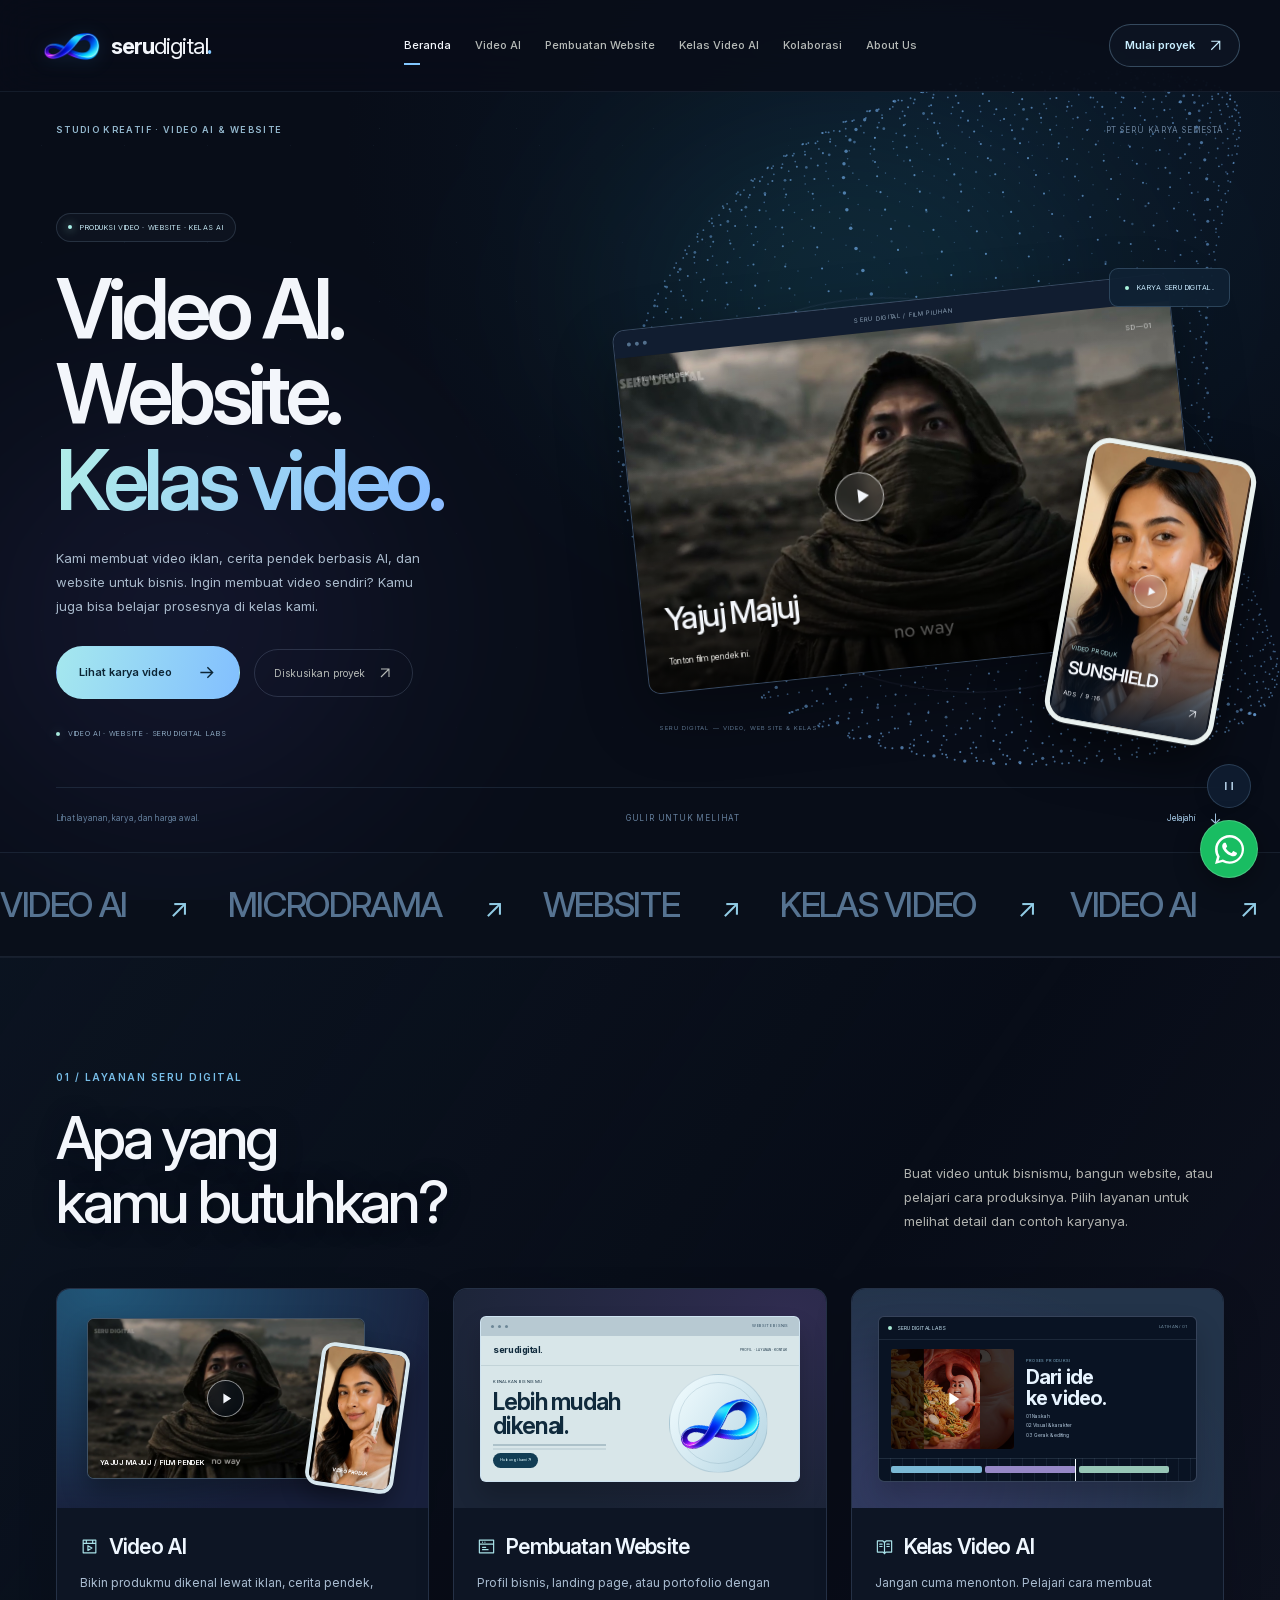
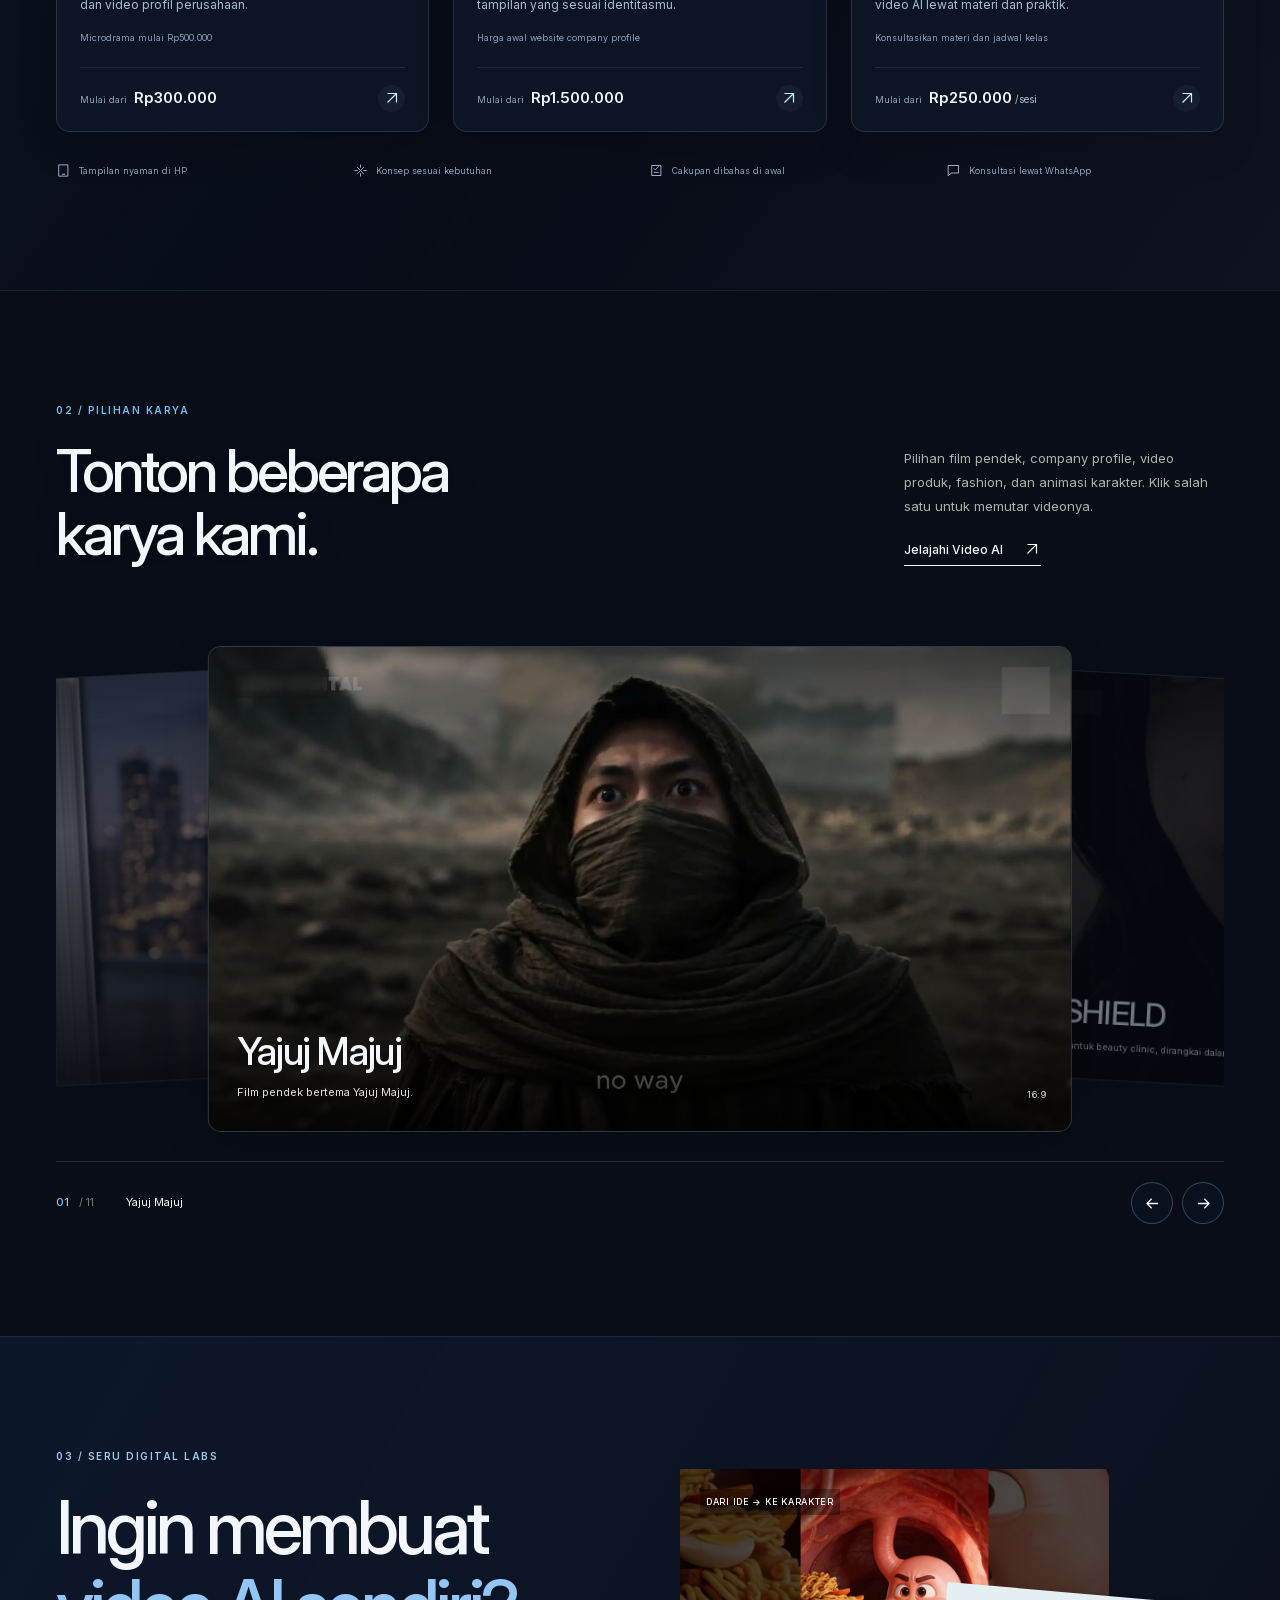
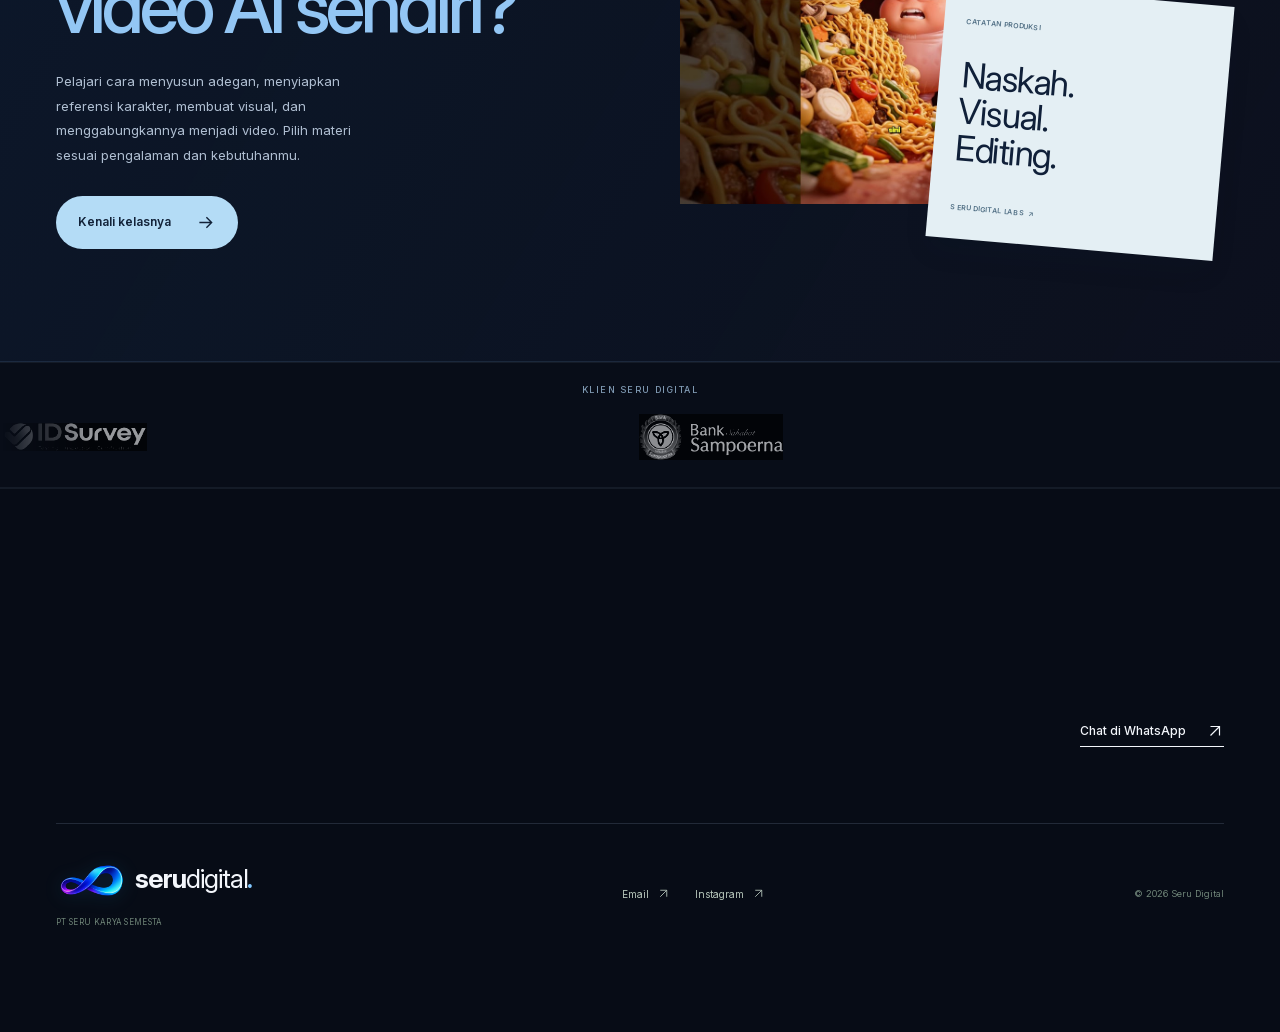
==== commit 512c83f5: "Add SUCOFINDO company profile with Google Drive playback" ====
--- a/index.html
+++ b/index.html
@@ -1,4 +1,4 @@
-<!doctype html><html lang="id"><head><meta charset="utf-8"><meta name="viewport" content="width=device-width,initial-scale=1"><meta name="theme-color" content="#101314"><title>Seru Digital — Studio Video AI, Website &amp; Kelas</title><meta name="description" content="Karya video AI, iklan, microdrama, video company profile, pembuatan website, dan kelas video AI bersama Seru Digital."><meta name="robots" content="index,follow"><link rel="canonical" href="https://serudigital.my.id/"><meta property="og:type" content="website"><meta property="og:site_name" content="Seru Digital"><meta property="og:locale" content="id_ID"><meta property="og:title" content="Seru Digital — Studio Video AI, Website &amp; Kelas"><meta property="og:description" content="Karya video AI, iklan, microdrama, video company profile, pembuatan website, dan kelas video AI bersama Seru Digital."><meta property="og:url" content="https://serudigital.my.id/"><meta property="og:image" content="https://serudigital.my.id/assets/serudigital-homepage-preview-v2.jpg"><meta property="og:image:secure_url" content="https://serudigital.my.id/assets/serudigital-homepage-preview-v2.jpg"><meta property="og:image:type" content="image/jpeg"><meta property="og:image:width" content="1200"><meta property="og:image:height" content="630"><meta property="og:image:alt" content="Tampilan beranda Seru Digital: Video AI, Website, dan Kelas Video AI"><meta name="twitter:card" content="summary_large_image"><meta name="twitter:title" content="Seru Digital — Studio Video AI, Website &amp; Kelas"><meta name="twitter:description" content="Karya video AI, iklan, microdrama, video company profile, pembuatan website, dan kelas video AI bersama Seru Digital."><meta name="twitter:image" content="https://serudigital.my.id/assets/serudigital-homepage-preview-v2.jpg"><meta name="twitter:image:alt" content="Tampilan beranda Seru Digital: Video AI, Website, dan Kelas Video AI"><link rel="icon" type="image/png" href="/assets/seru-favicon.png"><link rel="preload" href="/assets/inter-latin.woff2" as="font" type="font/woff2" crossorigin><link rel="stylesheet" href="/assets/styles.css"><link rel="stylesheet" href="/assets/motion.css?v=scroll-morph-1"><link rel="stylesheet" href="/assets/scroll-morph.css"><link rel="stylesheet" href="/assets/pricing.css?v=offers-1"><link rel="stylesheet" href="/assets/refinement.css?v=copy-contact-1"><link rel="stylesheet" href="/assets/services.css?v=cards-1"><link rel="stylesheet" href="/assets/clients.css?v=client-roll-1"><script type="application/ld+json">{"@context":"https://schema.org","@graph":[{"@type":"Organization","@id":"https://serudigital.my.id/#organization","name":"Seru Digital","legalName":"PT SERU KARYA SEMESTA","url":"https://serudigital.my.id","email":"seru.ilmu@gmail.com","sameAs":["https://instagram.com/seru.digital"]},{"@type":"WebSite","@id":"https://serudigital.my.id/#website","url":"https://serudigital.my.id","name":"Seru Digital","inLanguage":"id-ID","publisher":{"@id":"https://serudigital.my.id/#organization"}},{"@type":"WebPage","@id":"https://serudigital.my.id/#webpage","url":"https://serudigital.my.id/","name":"Seru Digital — Studio Video AI, Website & Kelas","description":"Karya video AI, iklan, microdrama, video company profile, pembuatan website, dan kelas video AI bersama Seru Digital.","inLanguage":"id-ID","isPartOf":{"@id":"https://serudigital.my.id/#website"},"about":{"@id":"https://serudigital.my.id/#organization"}}]}</script><script src="/assets/app.js" defer></script><script src="/assets/motion.js?v=scroll-morph-clients-1" type="module"></script></head><body data-page="home"><a class="skip-link" href="#main">Langsung ke konten</a><header class="site-header"><div class="nav-shell"><a class="brand" href="/" aria-label="Seru Digital, beranda"><img class="brand-symbol" src="/assets/seru-symbol.webp" alt="" width="512" height="256" decoding="async"><span class="brand-wordmark">seru<span class="brand-light">digital</span><b>.</b></span></a><button class="menu-toggle" aria-expanded="false" aria-controls="main-nav" aria-label="Buka menu"><span></span><span></span></button><nav id="main-nav" aria-label="Navigasi utama"><a href="/" aria-current="page">Beranda</a><a href="/video-ai/" >Video AI</a><a href="/pembuatan-website/" >Pembuatan Website</a><a href="/kelas-video-ai/" >Kelas Video AI</a><a href="/kolaborasi/" >Kolaborasi</a><a href="/about-us/" >About Us</a></nav><a class="header-contact" href="/kolaborasi/#brief" aria-label="Mulai proyek"><span>Mulai proyek</span><svg viewBox="0 0 24 24" fill="none" aria-hidden="true"><path d="M6 18 18 6M6 6h12v12" stroke="currentColor" stroke-width="1.6"/></svg></a></div></header><div class="motion-atmosphere" aria-hidden="true"><div class="ambient-light ambient-light-one"></div><div class="ambient-light ambient-light-two"></div><div class="ambient-stars"></div><canvas id="motion-canvas"></canvas></div><button class="motion-control" type="button" data-motion-toggle aria-pressed="false" hidden><svg viewBox="0 0 20 20" aria-hidden="true"><path class="pause-glyph" d="M6 5v10M14 5v10" stroke="currentColor" stroke-width="2"/><path class="resume-glyph" d="m7 5 8 5-8 5Z" fill="currentColor"/></svg><span>Jeda gerak</span></button><main id="main"><section class="home-hero wrap motion-hero"><div class="hero-topline"><p class="eyebrow">STUDIO KREATIF · VIDEO AI & WEBSITE</p><span class="edition">PT SERU KARYA SEMESTA</span></div><div class="hero-main"><div class="hero-copy"><span class="hero-kicker"><i aria-hidden="true"></i> PRODUKSI VIDEO · WEBSITE · KELAS AI</span><h1><span class="hero-line">Video AI.</span><span class="hero-line">Website.</span><span class="hero-line hero-accent">Kelas video.</span></h1><p>Kami membuat video iklan, cerita pendek berbasis AI, dan website untuk bisnis. Ingin membuat video sendiri? Kamu juga bisa belajar prosesnya di kelas kami.</p><div class="hero-ctas"><a class="button primary" href="/video-ai/">Lihat karya video<svg viewBox="0 0 24 24" fill="none" aria-hidden="true"><path d="M5 12h14M13 6l6 6-6 6" stroke="currentColor" stroke-width="1.6"/></svg></a><a class="hero-secondary" href="/kolaborasi/">Diskusikan proyek <svg viewBox="0 0 24 24" fill="none" aria-hidden="true"><path d="M6 18 18 6M6 6h12v12" stroke="currentColor" stroke-width="1.6"/></svg></a></div><div class="hero-footnote"><span class="blue-dot"></span><span>VIDEO AI · WEBSITE · SERU DIGITAL LABS</span></div></div><div class="hero-art" data-tilt><div class="hero-orbit" aria-hidden="true"><span></span><span></span></div><div class="art-float art-float-main"><button class="hero-film" data-video="ptk7ScgCUyM" data-title="Yajuj Majuj" aria-label="Putar film Yajuj Majuj"><span class="film-chrome"><i></i><i></i><i></i><span>SERU DIGITAL / FILM PILIHAN</span></span><img class="" src="/assets/yajuj-majuj.jpg" alt="Cuplikan Yajuj Majuj, karya Seru Digital" width="1280" height="720" fetchpriority="high" decoding="async"><span class="film-top"><span>FILM PENDEK</span><span>SD—01</span></span><span class="hero-play"><svg viewBox="0 0 24 24" aria-hidden="true"><path d="m9 5 11 7-11 7Z" fill="currentColor"/></svg></span><span class="film-bottom"><strong>Yajuj Majuj</strong><span>Tonton film pendek ini. <svg viewBox="0 0 24 24" fill="none" aria-hidden="true"><path d="M6 18 18 6M6 6h12v12" stroke="currentColor" stroke-width="1.6"/></svg></span></span></button></div><div class="art-float art-float-portrait"><button class="portrait-film" data-video="pjTFAE8wPis" data-title="SUNSHIELD" aria-label="Putar video SUNSHIELD"><img class="" src="/assets/sunshield.jpg" alt="Cuplikan SUNSHIELD, karya Seru Digital" width="1280" height="720" loading="lazy" decoding="async"><span class="portrait-play"><svg viewBox="0 0 24 24" aria-hidden="true"><path d="m9 5 11 7-11 7Z" fill="currentColor"/></svg></span><span class="portrait-label"><small>VIDEO PRODUK</small><strong>SUNSHIELD</strong><span>ADS / 9:16 <svg viewBox="0 0 24 24" fill="none" aria-hidden="true"><path d="M6 18 18 6M6 6h12v12" stroke="currentColor" stroke-width="1.6"/></svg></span></span></button></div><div class="art-float art-float-label" aria-hidden="true"><span class="blue-dot"></span> KARYA SERU DIGITAL.</div><span class="art-coordinate" aria-hidden="true">SERU DIGITAL — VIDEO, WEBSITE & KELAS</span></div></div><div class="hero-bottom"><span>Lihat layanan, karya, dan harga awal.</span><span>GULIR UNTUK MELIHAT</span><a href="#layanan">Jelajahi <svg viewBox="0 0 24 24" fill="none" aria-hidden="true"><path d="M5 12h14M13 6l6 6-6 6" stroke="currentColor" stroke-width="1.6"/></svg></a></div></section><div class="motion-marquee" aria-hidden="true"><div><span>VIDEO AI <b>↗</b> MICRODRAMA <b>↗</b> WEBSITE <b>↗</b> KELAS VIDEO <b>↗</b> </span><span>VIDEO AI <b>↗</b> MICRODRAMA <b>↗</b> WEBSITE <b>↗</b> KELAS VIDEO <b>↗</b> </span></div></div>
+<!doctype html><html lang="id"><head><meta charset="utf-8"><meta name="viewport" content="width=device-width,initial-scale=1"><meta name="theme-color" content="#101314"><title>Seru Digital — Studio Video AI, Website &amp; Kelas</title><meta name="description" content="Karya video AI, iklan, microdrama, video company profile, pembuatan website, dan kelas video AI bersama Seru Digital."><meta name="robots" content="index,follow"><link rel="canonical" href="https://serudigital.my.id/"><meta property="og:type" content="website"><meta property="og:site_name" content="Seru Digital"><meta property="og:locale" content="id_ID"><meta property="og:title" content="Seru Digital — Studio Video AI, Website &amp; Kelas"><meta property="og:description" content="Karya video AI, iklan, microdrama, video company profile, pembuatan website, dan kelas video AI bersama Seru Digital."><meta property="og:url" content="https://serudigital.my.id/"><meta property="og:image" content="https://serudigital.my.id/assets/serudigital-homepage-preview-v2.jpg"><meta property="og:image:secure_url" content="https://serudigital.my.id/assets/serudigital-homepage-preview-v2.jpg"><meta property="og:image:type" content="image/jpeg"><meta property="og:image:width" content="1200"><meta property="og:image:height" content="630"><meta property="og:image:alt" content="Tampilan beranda Seru Digital: Video AI, Website, dan Kelas Video AI"><meta name="twitter:card" content="summary_large_image"><meta name="twitter:title" content="Seru Digital — Studio Video AI, Website &amp; Kelas"><meta name="twitter:description" content="Karya video AI, iklan, microdrama, video company profile, pembuatan website, dan kelas video AI bersama Seru Digital."><meta name="twitter:image" content="https://serudigital.my.id/assets/serudigital-homepage-preview-v2.jpg"><meta name="twitter:image:alt" content="Tampilan beranda Seru Digital: Video AI, Website, dan Kelas Video AI"><link rel="icon" type="image/png" href="/assets/seru-favicon.png"><link rel="preload" href="/assets/inter-latin.woff2" as="font" type="font/woff2" crossorigin><link rel="stylesheet" href="/assets/styles.css"><link rel="stylesheet" href="/assets/motion.css?v=scroll-morph-1"><link rel="stylesheet" href="/assets/scroll-morph.css"><link rel="stylesheet" href="/assets/pricing.css?v=offers-1"><link rel="stylesheet" href="/assets/refinement.css?v=copy-contact-1"><link rel="stylesheet" href="/assets/services.css?v=cards-1"><link rel="stylesheet" href="/assets/clients.css?v=client-roll-1"><script type="application/ld+json">{"@context":"https://schema.org","@graph":[{"@type":"Organization","@id":"https://serudigital.my.id/#organization","name":"Seru Digital","legalName":"PT SERU KARYA SEMESTA","url":"https://serudigital.my.id","email":"seru.ilmu@gmail.com","sameAs":["https://instagram.com/seru.digital"]},{"@type":"WebSite","@id":"https://serudigital.my.id/#website","url":"https://serudigital.my.id","name":"Seru Digital","inLanguage":"id-ID","publisher":{"@id":"https://serudigital.my.id/#organization"}},{"@type":"WebPage","@id":"https://serudigital.my.id/#webpage","url":"https://serudigital.my.id/","name":"Seru Digital — Studio Video AI, Website & Kelas","description":"Karya video AI, iklan, microdrama, video company profile, pembuatan website, dan kelas video AI bersama Seru Digital.","inLanguage":"id-ID","isPartOf":{"@id":"https://serudigital.my.id/#website"},"about":{"@id":"https://serudigital.my.id/#organization"}}]}</script><script src="/assets/app.js?v=drive-player-1" defer></script><script src="/assets/motion.js?v=scroll-morph-clients-1" type="module"></script></head><body data-page="home"><a class="skip-link" href="#main">Langsung ke konten</a><header class="site-header"><div class="nav-shell"><a class="brand" href="/" aria-label="Seru Digital, beranda"><img class="brand-symbol" src="/assets/seru-symbol.webp" alt="" width="512" height="256" decoding="async"><span class="brand-wordmark">seru<span class="brand-light">digital</span><b>.</b></span></a><button class="menu-toggle" aria-expanded="false" aria-controls="main-nav" aria-label="Buka menu"><span></span><span></span></button><nav id="main-nav" aria-label="Navigasi utama"><a href="/" aria-current="page">Beranda</a><a href="/video-ai/" >Video AI</a><a href="/pembuatan-website/" >Pembuatan Website</a><a href="/kelas-video-ai/" >Kelas Video AI</a><a href="/kolaborasi/" >Kolaborasi</a><a href="/about-us/" >About Us</a></nav><a class="header-contact" href="/kolaborasi/#brief" aria-label="Mulai proyek"><span>Mulai proyek</span><svg viewBox="0 0 24 24" fill="none" aria-hidden="true"><path d="M6 18 18 6M6 6h12v12" stroke="currentColor" stroke-width="1.6"/></svg></a></div></header><div class="motion-atmosphere" aria-hidden="true"><div class="ambient-light ambient-light-one"></div><div class="ambient-light ambient-light-two"></div><div class="ambient-stars"></div><canvas id="motion-canvas"></canvas></div><button class="motion-control" type="button" data-motion-toggle aria-pressed="false" hidden><svg viewBox="0 0 20 20" aria-hidden="true"><path class="pause-glyph" d="M6 5v10M14 5v10" stroke="currentColor" stroke-width="2"/><path class="resume-glyph" d="m7 5 8 5-8 5Z" fill="currentColor"/></svg><span>Jeda gerak</span></button><main id="main"><section class="home-hero wrap motion-hero"><div class="hero-topline"><p class="eyebrow">STUDIO KREATIF · VIDEO AI & WEBSITE</p><span class="edition">PT SERU KARYA SEMESTA</span></div><div class="hero-main"><div class="hero-copy"><span class="hero-kicker"><i aria-hidden="true"></i> PRODUKSI VIDEO · WEBSITE · KELAS AI</span><h1><span class="hero-line">Video AI.</span><span class="hero-line">Website.</span><span class="hero-line hero-accent">Kelas video.</span></h1><p>Kami membuat video iklan, cerita pendek berbasis AI, dan website untuk bisnis. Ingin membuat video sendiri? Kamu juga bisa belajar prosesnya di kelas kami.</p><div class="hero-ctas"><a class="button primary" href="/video-ai/">Lihat karya video<svg viewBox="0 0 24 24" fill="none" aria-hidden="true"><path d="M5 12h14M13 6l6 6-6 6" stroke="currentColor" stroke-width="1.6"/></svg></a><a class="hero-secondary" href="/kolaborasi/">Diskusikan proyek <svg viewBox="0 0 24 24" fill="none" aria-hidden="true"><path d="M6 18 18 6M6 6h12v12" stroke="currentColor" stroke-width="1.6"/></svg></a></div><div class="hero-footnote"><span class="blue-dot"></span><span>VIDEO AI · WEBSITE · SERU DIGITAL LABS</span></div></div><div class="hero-art" data-tilt><div class="hero-orbit" aria-hidden="true"><span></span><span></span></div><div class="art-float art-float-main"><button class="hero-film" data-video="ptk7ScgCUyM" data-title="Yajuj Majuj" aria-label="Putar film Yajuj Majuj"><span class="film-chrome"><i></i><i></i><i></i><span>SERU DIGITAL / FILM PILIHAN</span></span><img class="" src="/assets/yajuj-majuj.jpg" alt="Cuplikan Yajuj Majuj, karya Seru Digital" width="1280" height="720" fetchpriority="high" decoding="async"><span class="film-top"><span>FILM PENDEK</span><span>SD—01</span></span><span class="hero-play"><svg viewBox="0 0 24 24" aria-hidden="true"><path d="m9 5 11 7-11 7Z" fill="currentColor"/></svg></span><span class="film-bottom"><strong>Yajuj Majuj</strong><span>Tonton film pendek ini. <svg viewBox="0 0 24 24" fill="none" aria-hidden="true"><path d="M6 18 18 6M6 6h12v12" stroke="currentColor" stroke-width="1.6"/></svg></span></span></button></div><div class="art-float art-float-portrait"><button class="portrait-film" data-video="pjTFAE8wPis" data-title="SUNSHIELD" aria-label="Putar video SUNSHIELD"><img class="" src="/assets/sunshield.jpg" alt="Cuplikan SUNSHIELD, karya Seru Digital" width="1280" height="720" loading="lazy" decoding="async"><span class="portrait-play"><svg viewBox="0 0 24 24" aria-hidden="true"><path d="m9 5 11 7-11 7Z" fill="currentColor"/></svg></span><span class="portrait-label"><small>VIDEO PRODUK</small><strong>SUNSHIELD</strong><span>ADS / 9:16 <svg viewBox="0 0 24 24" fill="none" aria-hidden="true"><path d="M6 18 18 6M6 6h12v12" stroke="currentColor" stroke-width="1.6"/></svg></span></span></button></div><div class="art-float art-float-label" aria-hidden="true"><span class="blue-dot"></span> KARYA SERU DIGITAL.</div><span class="art-coordinate" aria-hidden="true">SERU DIGITAL — VIDEO, WEBSITE & KELAS</span></div></div><div class="hero-bottom"><span>Lihat layanan, karya, dan harga awal.</span><span>GULIR UNTUK MELIHAT</span><a href="#layanan">Jelajahi <svg viewBox="0 0 24 24" fill="none" aria-hidden="true"><path d="M5 12h14M13 6l6 6-6 6" stroke="currentColor" stroke-width="1.6"/></svg></a></div></section><div class="motion-marquee" aria-hidden="true"><div><span>VIDEO AI <b>↗</b> MICRODRAMA <b>↗</b> WEBSITE <b>↗</b> KELAS VIDEO <b>↗</b> </span><span>VIDEO AI <b>↗</b> MICRODRAMA <b>↗</b> WEBSITE <b>↗</b> KELAS VIDEO <b>↗</b> </span></div></div>
  <section id="layanan" class="section home-services"><div class="wrap"><div class="section-heading"><div><p class="eyebrow">01 / LAYANAN SERU DIGITAL</p><h2>Apa yang<br>kamu butuhkan?</h2></div><div class="section-heading-side"><p>Buat video untuk bisnismu, bangun website, atau pelajari cara produksinya. Pilih layanan untuk melihat detail dan contoh karyanya.</p></div></div><div class="service-card-grid"><a class="service-card" data-service="video" href="/video-ai/"><div class="service-art service-art-video" aria-hidden="true"><div class="tile-video-screen"><img src="/assets/yajuj-majuj.jpg" alt="" width="1280" height="720" loading="lazy" decoding="async"><span class="tile-video-label">YAJUJ MAJUJ / FILM PENDEK</span><span class="tile-play"><svg viewBox="0 0 24 24" aria-hidden="true"><path d="m9 5 11 7-11 7Z" fill="currentColor"/></svg></span></div><div class="tile-phone"><img src="/assets/sunshield.jpg" alt="" width="405" height="720" loading="lazy" decoding="async"><span>VIDEO PRODUK</span></div></div><div class="service-card-body"><h3><svg viewBox="0 0 24 24" fill="none" aria-hidden="true"><path d="M4 4h16v16H4zM4 8h16M8 4v4M16 4v4M10 11l5 3-5 3z" stroke="currentColor" stroke-width="1.5" stroke-linecap="round" stroke-linejoin="round"/></svg>Video AI</h3><p>Bikin produkmu dikenal lewat iklan, cerita pendek, dan video profil perusahaan.</p><span class="service-card-note">Microdrama mulai Rp500.000</span><div class="service-card-footer"><span>Mulai dari <strong>Rp300.000</strong></span><span class="service-card-arrow"><svg viewBox="0 0 24 24" fill="none" aria-hidden="true"><path d="M6 18 18 6M6 6h12v12" stroke="currentColor" stroke-width="1.6"/></svg></span></div></div></a><a class="service-card" data-service="website" href="/pembuatan-website/"><div class="service-art service-art-website" aria-hidden="true"><div class="tile-browser"><div class="tile-browser-bar"><i></i><i></i><i></i><span>WEBSITE BISNIS</span></div><div class="tile-site-nav"><strong>serudigital.</strong><span>PROFIL · LAYANAN · KONTAK</span></div><div class="tile-site-content"><div><small>KENALKAN BISNISMU</small><strong>Lebih mudah<br>dikenal.</strong><span class="tile-site-copy"></span><span class="tile-site-button">Hubungi kami ↗</span></div><div class="tile-site-symbol"><img src="/assets/seru-symbol.webp" alt="" width="512" height="256" loading="lazy" decoding="async"></div></div></div></div><div class="service-card-body"><h3><svg viewBox="0 0 24 24" fill="none" aria-hidden="true"><path d="M3 4h18v16H3zM3 9h18M7 6.5h.01M10 6.5h.01M7 13h4M7 16h7" stroke="currentColor" stroke-width="1.5" stroke-linecap="round" stroke-linejoin="round"/></svg>Pembuatan Website</h3><p>Profil bisnis, landing page, atau portofolio dengan tampilan yang sesuai identitasmu.</p><span class="service-card-note">Harga awal website company profile</span><div class="service-card-footer"><span>Mulai dari <strong>Rp1.500.000</strong></span><span class="service-card-arrow"><svg viewBox="0 0 24 24" fill="none" aria-hidden="true"><path d="M6 18 18 6M6 6h12v12" stroke="currentColor" stroke-width="1.6"/></svg></span></div></div></a><a class="service-card" data-service="kelas" href="/kelas-video-ai/"><div class="service-art service-art-class" aria-hidden="true"><div class="tile-editor"><div class="tile-editor-bar"><span class="tile-live-dot"></span>SERU DIGITAL LABS<span>LATIHAN / 01</span></div><div class="tile-editor-body"><div class="tile-editor-frame"><img src="/assets/talking-character.jpg" alt="" width="405" height="720" loading="lazy" decoding="async"><svg viewBox="0 0 24 24" aria-hidden="true"><path d="m9 5 11 7-11 7Z" fill="currentColor"/></svg></div><div class="tile-editor-notes"><small>PROSES PRODUKSI</small><strong>Dari ide<br>ke video.</strong><span>01 Naskah</span><span>02 Visual & karakter</span><span>03 Gerak & editing</span></div></div><div class="tile-timeline"><span></span><span></span><span></span><i></i></div></div></div><div class="service-card-body"><h3><svg viewBox="0 0 24 24" fill="none" aria-hidden="true"><path d="M3 5h7l2 2 2-2h7v14h-7l-2 2-2-2H3zM12 7v14M6 9h3M6 12h3M15 9h3M15 12h3" stroke="currentColor" stroke-width="1.5" stroke-linecap="round" stroke-linejoin="round"/></svg>Kelas Video AI</h3><p>Jangan cuma menonton. Pelajari cara membuat video AI lewat materi dan praktik.</p><span class="service-card-note">Konsultasikan materi dan jadwal kelas</span><div class="service-card-footer"><span>Mulai dari <strong>Rp250.000</strong><small>/sesi</small></span><span class="service-card-arrow"><svg viewBox="0 0 24 24" fill="none" aria-hidden="true"><path d="M6 18 18 6M6 6h12v12" stroke="currentColor" stroke-width="1.6"/></svg></span></div></div></a></div><div class="service-assurances"><span><svg viewBox="0 0 24 24" fill="none" aria-hidden="true"><path d="M5 3h14v18H5zM10 18h4" stroke="currentColor" stroke-width="1.5" stroke-linecap="round" stroke-linejoin="round"/></svg>Tampilan nyaman di HP</span><span><svg viewBox="0 0 24 24" fill="none" aria-hidden="true"><path d="M12 3v4M12 17v4M3 12h4M17 12h4M7 7l10 10M17 7 7 17" stroke="currentColor" stroke-width="1.5" stroke-linecap="round" stroke-linejoin="round"/></svg>Konsep sesuai kebutuhan</span><span><svg viewBox="0 0 24 24" fill="none" aria-hidden="true"><path d="M5 4h14v16H5zM8 9l2 2 5-5M8 15h7" stroke="currentColor" stroke-width="1.5" stroke-linecap="round" stroke-linejoin="round"/></svg>Cakupan dibahas di awal</span><span><svg viewBox="0 0 24 24" fill="none" aria-hidden="true"><path d="M4 4h16v12H9l-5 4z" stroke="currentColor" stroke-width="1.5" stroke-linecap="round" stroke-linejoin="round"/></svg>Konsultasi lewat WhatsApp</span></div></div></section>
- <section id="karya" class="section work-section"><div class="wrap"><div class="section-heading"><div><p class="eyebrow">02 / PILIHAN KARYA</p><h2>Tonton beberapa<br>karya kami.</h2></div><div class="section-heading-side"><p>Pilihan film pendek, video produk, fashion, dan animasi karakter. Klik salah satu untuk memutar videonya.</p><a class="text-link" href="/video-ai/">Jelajahi Video AI <svg viewBox="0 0 24 24" fill="none" aria-hidden="true"><path d="M6 18 18 6M6 6h12v12" stroke="currentColor" stroke-width="1.6"/></svg></a></div></div><div class="portfolio-deck " data-deck role="region" aria-roledescription="carousel" aria-label="Pilihan karya Seru Digital"><div class="deck-stage"><button type="button" class="deck-card is-current" data-index="0" data-video="ptk7ScgCUyM" data-title="Yajuj Majuj" aria-label="Putar Yajuj Majuj" ><img class="" src="/assets/yajuj-majuj.jpg" alt="Cuplikan Yajuj Majuj, karya Seru Digital" width="1280" height="720" loading="lazy" decoding="async"><span class="deck-shade"></span><span class="card-label">Film pendek</span><span class="play-circle"><svg viewBox="0 0 24 24" aria-hidden="true"><path d="m9 5 11 7-11 7Z" fill="currentColor"/></svg></span><span class="card-info"><strong>Yajuj Majuj</strong><span>Film pendek bertema Yajuj Majuj.</span></span><span class="card-format">16:9</span></button><button type="button" class="deck-card " data-index="1" data-video="pjTFAE8wPis" data-title="SUNSHIELD" aria-label="Putar SUNSHIELD" tabindex="-1" aria-hidden="true"><img class="" src="/assets/sunshield.jpg" alt="Cuplikan SUNSHIELD, karya Seru Digital" width="1280" height="720" loading="lazy" decoding="async"><span class="deck-shade"></span><span class="card-label">Video produk</span><span class="play-circle"><svg viewBox="0 0 24 24" aria-hidden="true"><path d="m9 5 11 7-11 7Z" fill="currentColor"/></svg></span><span class="card-info"><strong>SUNSHIELD</strong><span>Visual produk untuk beauty clinic, dirangkai dalam format pendek.</span></span><span class="card-format">9:16</span></button><button type="button" class="deck-card " data-index="2" data-video="3fR06DUR6rc" data-title="EMS Sculpting" aria-label="Putar EMS Sculpting" tabindex="-1" aria-hidden="true"><img class="" src="/assets/ems-sculpting.jpg" alt="Cuplikan EMS Sculpting, karya Seru Digital" width="1280" height="720" loading="lazy" decoding="async"><span class="deck-shade"></span><span class="card-label">Video treatment</span><span class="play-circle"><svg viewBox="0 0 24 24" aria-hidden="true"><path d="m9 5 11 7-11 7Z" fill="currentColor"/></svg></span><span class="card-info"><strong>EMS Sculpting</strong><span>Memperkenalkan treatment dan teknologi melalui visual produk.</span></span><span class="card-format">9:16</span></button><button type="button" class="deck-card " data-index="3" data-video="qcgmXhwPgz4" data-title="Met Gala" aria-label="Putar Met Gala" tabindex="-1" aria-hidden="true"><img class="" src="/assets/met-gala.jpg" alt="Cuplikan Met Gala, karya Seru Digital" width="1280" height="720" loading="lazy" decoding="async"><span class="deck-shade"></span><span class="card-label">Visual fashion</span><span class="play-circle"><svg viewBox="0 0 24 24" aria-hidden="true"><path d="m9 5 11 7-11 7Z" fill="currentColor"/></svg></span><span class="card-info"><strong>Met Gala</strong><span>Eksplorasi visual fashion bertema Met Gala.</span></span><span class="card-format">9:16</span></button><button type="button" class="deck-card " data-index="4" data-video="_Yx_mJkfT2c" data-title="Gamis Bono" aria-label="Putar Gamis Bono" tabindex="-1" aria-hidden="true"><img class="" src="/assets/gamis-bono.jpg" alt="Cuplikan Gamis Bono, karya Seru Digital" width="1280" height="720" loading="lazy" decoding="async"><span class="deck-shade"></span><span class="card-label">Video fashion</span><span class="play-circle"><svg viewBox="0 0 24 24" aria-hidden="true"><path d="m9 5 11 7-11 7Z" fill="currentColor"/></svg></span><span class="card-info"><strong>Gamis Bono</strong><span>Video produk fashion untuk memperkenalkan Gamis Bono.</span></span><span class="card-format">9:16</span></button><button type="button" class="deck-card " data-index="5" data-video="IHA5FdGnPmQ" data-title="Talking Character" aria-label="Putar Talking Character" tabindex="-1" aria-hidden="true"><img class="" src="/assets/talking-character.jpg" alt="Cuplikan Talking Character, karya Seru Digital" width="1280" height="720" loading="lazy" decoding="async"><span class="deck-shade"></span><span class="card-label">Animasi karakter</span><span class="play-circle"><svg viewBox="0 0 24 24" aria-hidden="true"><path d="m9 5 11 7-11 7Z" fill="currentColor"/></svg></span><span class="card-info"><strong>Talking Character</strong><span>Karakter berbicara untuk menyampaikan konten edukasi.</span></span><span class="card-format">9:16</span></button><button type="button" class="deck-card " data-index="6" data-video="UXm3D4aUNQ4" data-title="LELUHUR" aria-label="Putar LELUHUR" tabindex="-1" aria-hidden="true"><img class="" src="/assets/leluhur.jpg" alt="Cuplikan LELUHUR, karya Seru Digital" width="1280" height="720" loading="lazy" decoding="async"><span class="deck-shade"></span><span class="card-label">Film pendek</span><span class="play-circle"><svg viewBox="0 0 24 24" aria-hidden="true"><path d="m9 5 11 7-11 7Z" fill="currentColor"/></svg></span><span class="card-info"><strong>LELUHUR</strong><span>Film pendek LELUHUR karya Seru Digital.</span></span><span class="card-format">16:9</span></button><button type="button" class="deck-card " data-index="7" data-video="dFEjSo30L50" data-title="BADR" aria-label="Putar BADR" tabindex="-1" aria-hidden="true"><img class="" src="/assets/badr.jpg" alt="Cuplikan BADR, karya Seru Digital" width="1280" height="720" loading="lazy" decoding="async"><span class="deck-shade"></span><span class="card-label">Film pendek</span><span class="play-circle"><svg viewBox="0 0 24 24" aria-hidden="true"><path d="m9 5 11 7-11 7Z" fill="currentColor"/></svg></span><span class="card-info"><strong>BADR</strong><span>Film pendek BADR karya Seru Digital.</span></span><span class="card-format">16:9</span></button><button type="button" class="deck-card " data-index="8" data-video="v6Kiu2qaIsY" data-title="Merah Putih" aria-label="Putar Merah Putih" tabindex="-1" aria-hidden="true"><img class="" src="/assets/merah-putih.jpg" alt="Cuplikan Merah Putih, karya Seru Digital" width="1280" height="720" loading="lazy" decoding="async"><span class="deck-shade"></span><span class="card-label">Film pendek</span><span class="play-circle"><svg viewBox="0 0 24 24" aria-hidden="true"><path d="m9 5 11 7-11 7Z" fill="currentColor"/></svg></span><span class="card-info"><strong>Merah Putih</strong><span>Film pendek berbasis AI berjudul Merah Putih.</span></span><span class="card-format">16:9</span></button><button type="button" class="deck-card " data-index="9" data-video="LdAjze1n-HY" data-title="JATAH" aria-label="Putar JATAH" tabindex="-1" aria-hidden="true"><img class="" src="/assets/jatah.jpg" alt="Cuplikan JATAH, karya Seru Digital" width="1280" height="720" loading="lazy" decoding="async"><span class="deck-shade"></span><span class="card-label">Film pendek</span><span class="play-circle"><svg viewBox="0 0 24 24" aria-hidden="true"><path d="m9 5 11 7-11 7Z" fill="currentColor"/></svg></span><span class="card-info"><strong>JATAH</strong><span>Film pendek JATAH karya Seru Digital.</span></span><span class="card-format">16:9</span></button></div><div class="deck-toolbar"><p class="deck-counter" aria-live="polite"><strong>01</strong><span>/ 10</span><span class="deck-current">Yajuj Majuj</span></p><div class="deck-actions"><button class="round-button deck-prev" aria-label="Karya sebelumnya: Pilihan karya Seru Digital" ><svg viewBox="0 0 24 24" fill="none" aria-hidden="true"><path d="M5 12h14M13 6l6 6-6 6" stroke="currentColor" stroke-width="1.6"/></svg></button><button class="round-button deck-next" aria-label="Karya berikutnya: Pilihan karya Seru Digital" ><svg viewBox="0 0 24 24" fill="none" aria-hidden="true"><path d="M5 12h14M13 6l6 6-6 6" stroke="currentColor" stroke-width="1.6"/></svg></button></div></div></div></div></section>
- <section id="kelas" class="section lab-section"><div class="wrap lab-split"><div><p class="eyebrow">03 / SERU DIGITAL LABS</p><h2>Ingin membuat<br><span>video AI sendiri?</span></h2><p>Pelajari cara menyusun adegan, menyiapkan referensi karakter, membuat visual, dan menggabungkannya menjadi video. Pilih materi sesuai pengalaman dan kebutuhanmu.</p><a class="button dark" href="/kelas-video-ai/">Kenali kelasnya<svg viewBox="0 0 24 24" fill="none" aria-hidden="true"><path d="M5 12h14M13 6l6 6-6 6" stroke="currentColor" stroke-width="1.6"/></svg></a></div><div class="lab-composition"><div class="lab-image"><img class="" src="/assets/talking-character.jpg" alt="Cuplikan Talking Character, karya Seru Digital" width="1280" height="720" loading="lazy" decoding="async"><span class="lab-image-label">DARI IDE → KE KARAKTER</span></div><div class="lab-note"><span>CATATAN PRODUKSI</span><p>Naskah.<br>Visual.<br>Editing.</p><span>SERU DIGITAL LABS ↗</span></div></div></div></section></main><section id="klien" class="client-section" aria-labelledby="clients-heading"><h2 id="clients-heading" class="clients-caption">Klien Seru Digital</h2><div class="client-marquee" role="region" tabindex="0" aria-label="Logo klien Seru Digital untuk layanan website dan video AI"><div class="clients-track"><ul class="clients-group" aria-label="Klien Seru Digital"><li class="client-logo logo-kind-wide"><img src="/assets/clients/idsurvey.webp" alt="IDSurvey" title="IDSurvey" width="800" height="160" loading="lazy" decoding="async"></li><li class="client-logo logo-kind-group"><img src="/assets/clients/sucofindo.webp" alt="SUCOFINDO" title="SUCOFINDO" width="800" height="516" loading="lazy" decoding="async"></li><li class="client-logo logo-kind-group"><img src="/assets/clients/bki.webp" alt="BKI" title="BKI" width="800" height="478" loading="lazy" decoding="async"></li><li class="client-logo logo-kind-wide"><img src="/assets/clients/bank-sahabat-sampoerna.webp" alt="Bank Sahabat Sampoerna" title="Bank Sahabat Sampoerna" width="800" height="255" loading="lazy" decoding="async"></li><li class="client-logo logo-kind-lemon"><img src="/assets/clients/lemon-lab.webp" alt="Lemon Lab" title="Lemon Lab" width="800" height="800" loading="lazy" decoding="async"></li><li class="client-logo logo-kind-clinic"><img src="/assets/clients/dr-farhani.webp" alt="dr. Farhani Aesthetic Clinic" title="dr. Farhani Aesthetic Clinic" width="800" height="800" loading="lazy" decoding="async"></li><li class="client-logo logo-kind-square"><img src="/assets/clients/vet-time.webp" alt="Vet Time" title="Vet Time" width="800" height="800" loading="lazy" decoding="async"></li><li class="client-logo logo-kind-square"><img src="/assets/clients/happy-time.webp" alt="Happy Time" title="Happy Time" width="800" height="800" loading="lazy" decoding="async"></li><li class="client-logo logo-kind-institution"><img src="/assets/clients/kementerian-imigrasi-pemasyarakatan.webp" alt="Kementerian Imigrasi dan Pemasyarakatan" title="Kementerian Imigrasi dan Pemasyarakatan" width="800" height="450" loading="lazy" decoding="async"></li></ul><ul class="clients-group" aria-hidden="true"><li class="client-logo logo-kind-wide"><img src="/assets/clients/idsurvey.webp" alt=""  width="800" height="160" loading="lazy" decoding="async"></li><li class="client-logo logo-kind-group"><img src="/assets/clients/sucofindo.webp" alt=""  width="800" height="516" loading="lazy" decoding="async"></li><li class="client-logo logo-kind-group"><img src="/assets/clients/bki.webp" alt=""  width="800" height="478" loading="lazy" decoding="async"></li><li class="client-logo logo-kind-wide"><img src="/assets/clients/bank-sahabat-sampoerna.webp" alt=""  width="800" height="255" loading="lazy" decoding="async"></li><li class="client-logo logo-kind-lemon"><img src="/assets/clients/lemon-lab.webp" alt=""  width="800" height="800" loading="lazy" decoding="async"></li><li class="client-logo logo-kind-clinic"><img src="/assets/clients/dr-farhani.webp" alt=""  width="800" height="800" loading="lazy" decoding="async"></li><li class="client-logo logo-kind-square"><img src="/assets/clients/vet-time.webp" alt=""  width="800" height="800" loading="lazy" decoding="async"></li><li class="client-logo logo-kind-square"><img src="/assets/clients/happy-time.webp" alt=""  width="800" height="800" loading="lazy" decoding="async"></li><li class="client-logo logo-kind-institution"><img src="/assets/clients/kementerian-imigrasi-pemasyarakatan.webp" alt=""  width="800" height="450" loading="lazy" decoding="async"></li></ul></div></div></section><footer id="kontak" class="site-footer"><div class="wrap footer-top"><div><p class="eyebrow">VIDEO, WEBSITE, ATAU KELAS?</p><a class="footer-invite" href="/kolaborasi/">Ceritakan<br><span>kebutuhanmu.</span> <svg viewBox="0 0 24 24" fill="none" aria-hidden="true"><path d="M6 18 18 6M6 6h12v12" stroke="currentColor" stroke-width="1.6"/></svg></a></div><a class="text-link" href="https://wa.me/6285757305799?text=Halo%20Seru%20Digital%2C%20saya%20ingin%20berdiskusi%20tentang%20proyek." target="_blank" rel="noopener noreferrer">Chat di WhatsApp <svg viewBox="0 0 24 24" fill="none" aria-hidden="true"><path d="M6 18 18 6M6 6h12v12" stroke="currentColor" stroke-width="1.6"/></svg></a></div><div class="wrap footer-bottom"><div><a class="brand footer-brand" href="/" aria-label="Seru Digital, beranda"><img class="brand-symbol" src="/assets/seru-symbol.webp" alt="" width="512" height="256" loading="lazy" decoding="async"><span class="brand-wordmark">seru<span class="brand-light">digital</span><b>.</b></span></a><p>PT SERU KARYA SEMESTA</p></div><div class="footer-social"><a href="mailto:seru.ilmu@gmail.com">Email <svg viewBox="0 0 24 24" fill="none" aria-hidden="true"><path d="M6 18 18 6M6 6h12v12" stroke="currentColor" stroke-width="1.6"/></svg></a><a href="https://instagram.com/seru.digital" target="_blank" rel="noopener noreferrer">Instagram <svg viewBox="0 0 24 24" fill="none" aria-hidden="true"><path d="M6 18 18 6M6 6h12v12" stroke="currentColor" stroke-width="1.6"/></svg></a></div><p class="copyright">© 2026 Seru Digital</p></div></footer><a class="whatsapp-float" href="https://wa.me/6285757305799?text=Halo%20Seru%20Digital%2C%20saya%20ingin%20konsultasi%20layanan." target="_blank" rel="noopener noreferrer" aria-label="Hubungi Seru Digital lewat WhatsApp" title="Chat dengan Seru Digital"><svg viewBox="0 0 24 24" fill="currentColor" aria-hidden="true"><path d="M20.52 3.48A11.91 11.91 0 0 0 12.03 0C5.42 0 .04 5.38.04 11.99c0 2.11.55 4.17 1.6 5.99L0 24l6.17-1.62a11.98 11.98 0 0 0 5.85 1.49h.01c6.61 0 11.99-5.38 12-11.99a11.91 11.91 0 0 0-3.51-8.4ZM12.03 21.85a9.92 9.92 0 0 1-5.06-1.38l-.36-.21-3.66.96.98-3.57-.23-.37a9.87 9.87 0 0 1-1.51-5.29c0-5.49 4.47-9.96 9.97-9.96a9.9 9.9 0 0 1 7.05 2.92 9.9 9.9 0 0 1 2.91 7.06c0 5.5-4.47 9.97-9.97 9.97Zm5.47-7.46c-.3-.15-1.77-.87-2.04-.97-.28-.1-.48-.15-.68.15-.2.3-.77.97-.95 1.17-.17.2-.35.22-.65.07-.3-.15-1.26-.46-2.4-1.48-.89-.8-1.49-1.78-1.66-2.08-.18-.3-.02-.46.13-.61.14-.13.3-.35.45-.52.15-.18.2-.3.3-.5.1-.2.05-.38-.03-.53-.07-.15-.67-1.62-.92-2.22-.24-.58-.49-.5-.67-.51h-.58c-.2 0-.53.07-.8.37-.28.3-1.05 1.03-1.05 2.5s1.08 2.9 1.23 3.1c.15.2 2.12 3.23 5.13 4.53.72.31 1.28.5 1.72.63.72.23 1.37.2 1.88.12.57-.09 1.77-.73 2.02-1.43.25-.7.25-1.3.18-1.42-.08-.13-.28-.2-.58-.35Z"/></svg><span class="whatsapp-hint" aria-hidden="true">Chat WhatsApp</span></a><dialog class="video-dialog" id="video-dialog" aria-labelledby="video-dialog-title"><div class="dialog-top"><h2 id="video-dialog-title">Putar karya</h2><button class="dialog-close" aria-label="Tutup video">Tutup <span aria-hidden="true">×</span></button></div><div class="video-frame"></div><p class="video-help">Video diputar melalui YouTube. <a id="video-external" href="https://www.youtube.com/" target="_blank" rel="noopener noreferrer">Buka di YouTube <svg viewBox="0 0 24 24" fill="none" aria-hidden="true"><path d="M6 18 18 6M6 6h12v12" stroke="currentColor" stroke-width="1.6"/></svg></a></p></dialog></body></html>+ <section id="karya" class="section work-section"><div class="wrap"><div class="section-heading"><div><p class="eyebrow">02 / PILIHAN KARYA</p><h2>Tonton beberapa<br>karya kami.</h2></div><div class="section-heading-side"><p>Pilihan film pendek, company profile, video produk, fashion, dan animasi karakter. Klik salah satu untuk memutar videonya.</p><a class="text-link" href="/video-ai/">Jelajahi Video AI <svg viewBox="0 0 24 24" fill="none" aria-hidden="true"><path d="M6 18 18 6M6 6h12v12" stroke="currentColor" stroke-width="1.6"/></svg></a></div></div><div class="portfolio-deck " data-deck role="region" aria-roledescription="carousel" aria-label="Pilihan karya Seru Digital"><div class="deck-stage"><button type="button" class="deck-card is-current" data-index="0" data-video="ptk7ScgCUyM" data-provider="youtube" data-title="Yajuj Majuj" aria-label="Putar Yajuj Majuj" ><img class="" src="/assets/yajuj-majuj.jpg" alt="Cuplikan Yajuj Majuj, karya Seru Digital" width="1280" height="720" loading="lazy" decoding="async"><span class="deck-shade"></span><span class="card-label">Film pendek</span><span class="play-circle"><svg viewBox="0 0 24 24" aria-hidden="true"><path d="m9 5 11 7-11 7Z" fill="currentColor"/></svg></span><span class="card-info"><strong>Yajuj Majuj</strong><span>Film pendek bertema Yajuj Majuj.</span></span><span class="card-format">16:9</span></button><button type="button" class="deck-card " data-index="1" data-video="pjTFAE8wPis" data-provider="youtube" data-title="SUNSHIELD" aria-label="Putar SUNSHIELD" tabindex="-1" aria-hidden="true"><img class="" src="/assets/sunshield.jpg" alt="Cuplikan SUNSHIELD, karya Seru Digital" width="1280" height="720" loading="lazy" decoding="async"><span class="deck-shade"></span><span class="card-label">Video produk</span><span class="play-circle"><svg viewBox="0 0 24 24" aria-hidden="true"><path d="m9 5 11 7-11 7Z" fill="currentColor"/></svg></span><span class="card-info"><strong>SUNSHIELD</strong><span>Visual produk untuk beauty clinic, dirangkai dalam format pendek.</span></span><span class="card-format">9:16</span></button><button type="button" class="deck-card " data-index="2" data-video="3fR06DUR6rc" data-provider="youtube" data-title="EMS Sculpting" aria-label="Putar EMS Sculpting" tabindex="-1" aria-hidden="true"><img class="" src="/assets/ems-sculpting.jpg" alt="Cuplikan EMS Sculpting, karya Seru Digital" width="1280" height="720" loading="lazy" decoding="async"><span class="deck-shade"></span><span class="card-label">Video treatment</span><span class="play-circle"><svg viewBox="0 0 24 24" aria-hidden="true"><path d="m9 5 11 7-11 7Z" fill="currentColor"/></svg></span><span class="card-info"><strong>EMS Sculpting</strong><span>Memperkenalkan treatment dan teknologi melalui visual produk.</span></span><span class="card-format">9:16</span></button><button type="button" class="deck-card " data-index="3" data-video="qcgmXhwPgz4" data-provider="youtube" data-title="Met Gala" aria-label="Putar Met Gala" tabindex="-1" aria-hidden="true"><img class="" src="/assets/met-gala.jpg" alt="Cuplikan Met Gala, karya Seru Digital" width="1280" height="720" loading="lazy" decoding="async"><span class="deck-shade"></span><span class="card-label">Visual fashion</span><span class="play-circle"><svg viewBox="0 0 24 24" aria-hidden="true"><path d="m9 5 11 7-11 7Z" fill="currentColor"/></svg></span><span class="card-info"><strong>Met Gala</strong><span>Eksplorasi visual fashion bertema Met Gala.</span></span><span class="card-format">9:16</span></button><button type="button" class="deck-card " data-index="4" data-video="_Yx_mJkfT2c" data-provider="youtube" data-title="Gamis Bono" aria-label="Putar Gamis Bono" tabindex="-1" aria-hidden="true"><img class="" src="/assets/gamis-bono.jpg" alt="Cuplikan Gamis Bono, karya Seru Digital" width="1280" height="720" loading="lazy" decoding="async"><span class="deck-shade"></span><span class="card-label">Video fashion</span><span class="play-circle"><svg viewBox="0 0 24 24" aria-hidden="true"><path d="m9 5 11 7-11 7Z" fill="currentColor"/></svg></span><span class="card-info"><strong>Gamis Bono</strong><span>Video produk fashion untuk memperkenalkan Gamis Bono.</span></span><span class="card-format">9:16</span></button><button type="button" class="deck-card " data-index="5" data-video="IHA5FdGnPmQ" data-provider="youtube" data-title="Talking Character" aria-label="Putar Talking Character" tabindex="-1" aria-hidden="true"><img class="" src="/assets/talking-character.jpg" alt="Cuplikan Talking Character, karya Seru Digital" width="1280" height="720" loading="lazy" decoding="async"><span class="deck-shade"></span><span class="card-label">Animasi karakter</span><span class="play-circle"><svg viewBox="0 0 24 24" aria-hidden="true"><path d="m9 5 11 7-11 7Z" fill="currentColor"/></svg></span><span class="card-info"><strong>Talking Character</strong><span>Karakter berbicara untuk menyampaikan konten edukasi.</span></span><span class="card-format">9:16</span></button><button type="button" class="deck-card " data-index="6" data-video="UXm3D4aUNQ4" data-provider="youtube" data-title="LELUHUR" aria-label="Putar LELUHUR" tabindex="-1" aria-hidden="true"><img class="" src="/assets/leluhur.jpg" alt="Cuplikan LELUHUR, karya Seru Digital" width="1280" height="720" loading="lazy" decoding="async"><span class="deck-shade"></span><span class="card-label">Film pendek</span><span class="play-circle"><svg viewBox="0 0 24 24" aria-hidden="true"><path d="m9 5 11 7-11 7Z" fill="currentColor"/></svg></span><span class="card-info"><strong>LELUHUR</strong><span>Film pendek LELUHUR karya Seru Digital.</span></span><span class="card-format">16:9</span></button><button type="button" class="deck-card " data-index="7" data-video="dFEjSo30L50" data-provider="youtube" data-title="BADR" aria-label="Putar BADR" tabindex="-1" aria-hidden="true"><img class="" src="/assets/badr.jpg" alt="Cuplikan BADR, karya Seru Digital" width="1280" height="720" loading="lazy" decoding="async"><span class="deck-shade"></span><span class="card-label">Film pendek</span><span class="play-circle"><svg viewBox="0 0 24 24" aria-hidden="true"><path d="m9 5 11 7-11 7Z" fill="currentColor"/></svg></span><span class="card-info"><strong>BADR</strong><span>Film pendek BADR karya Seru Digital.</span></span><span class="card-format">16:9</span></button><button type="button" class="deck-card " data-index="8" data-video="v6Kiu2qaIsY" data-provider="youtube" data-title="Merah Putih" aria-label="Putar Merah Putih" tabindex="-1" aria-hidden="true"><img class="" src="/assets/merah-putih.jpg" alt="Cuplikan Merah Putih, karya Seru Digital" width="1280" height="720" loading="lazy" decoding="async"><span class="deck-shade"></span><span class="card-label">Film pendek</span><span class="play-circle"><svg viewBox="0 0 24 24" aria-hidden="true"><path d="m9 5 11 7-11 7Z" fill="currentColor"/></svg></span><span class="card-info"><strong>Merah Putih</strong><span>Film pendek berbasis AI berjudul Merah Putih.</span></span><span class="card-format">16:9</span></button><button type="button" class="deck-card " data-index="9" data-video="LdAjze1n-HY" data-provider="youtube" data-title="JATAH" aria-label="Putar JATAH" tabindex="-1" aria-hidden="true"><img class="" src="/assets/jatah.jpg" alt="Cuplikan JATAH, karya Seru Digital" width="1280" height="720" loading="lazy" decoding="async"><span class="deck-shade"></span><span class="card-label">Film pendek</span><span class="play-circle"><svg viewBox="0 0 24 24" aria-hidden="true"><path d="m9 5 11 7-11 7Z" fill="currentColor"/></svg></span><span class="card-info"><strong>JATAH</strong><span>Film pendek JATAH karya Seru Digital.</span></span><span class="card-format">16:9</span></button><button type="button" class="deck-card " data-index="10" data-video="1ylqheuUR1cCW0SDcjibH15bb_wPqXelu" data-provider="drive" data-title="SUCOFINDO" aria-label="Putar SUCOFINDO" tabindex="-1" aria-hidden="true"><img class="" src="/assets/sucofindo-company-profile.jpg" alt="Cuplikan SUCOFINDO, karya Seru Digital" width="1280" height="720" loading="lazy" decoding="async"><span class="deck-shade"></span><span class="card-label">Company profile</span><span class="play-circle"><svg viewBox="0 0 24 24" aria-hidden="true"><path d="m9 5 11 7-11 7Z" fill="currentColor"/></svg></span><span class="card-info"><strong>SUCOFINDO</strong><span>Video company profile SUCOFINDO dalam format visual buku.</span></span><span class="card-format">16:9</span></button></div><div class="deck-toolbar"><p class="deck-counter" aria-live="polite"><strong>01</strong><span>/ 11</span><span class="deck-current">Yajuj Majuj</span></p><div class="deck-actions"><button class="round-button deck-prev" aria-label="Karya sebelumnya: Pilihan karya Seru Digital" ><svg viewBox="0 0 24 24" fill="none" aria-hidden="true"><path d="M5 12h14M13 6l6 6-6 6" stroke="currentColor" stroke-width="1.6"/></svg></button><button class="round-button deck-next" aria-label="Karya berikutnya: Pilihan karya Seru Digital" ><svg viewBox="0 0 24 24" fill="none" aria-hidden="true"><path d="M5 12h14M13 6l6 6-6 6" stroke="currentColor" stroke-width="1.6"/></svg></button></div></div></div></div></section>
+ <section id="kelas" class="section lab-section"><div class="wrap lab-split"><div><p class="eyebrow">03 / SERU DIGITAL LABS</p><h2>Ingin membuat<br><span>video AI sendiri?</span></h2><p>Pelajari cara menyusun adegan, menyiapkan referensi karakter, membuat visual, dan menggabungkannya menjadi video. Pilih materi sesuai pengalaman dan kebutuhanmu.</p><a class="button dark" href="/kelas-video-ai/">Kenali kelasnya<svg viewBox="0 0 24 24" fill="none" aria-hidden="true"><path d="M5 12h14M13 6l6 6-6 6" stroke="currentColor" stroke-width="1.6"/></svg></a></div><div class="lab-composition"><div class="lab-image"><img class="" src="/assets/talking-character.jpg" alt="Cuplikan Talking Character, karya Seru Digital" width="1280" height="720" loading="lazy" decoding="async"><span class="lab-image-label">DARI IDE → KE KARAKTER</span></div><div class="lab-note"><span>CATATAN PRODUKSI</span><p>Naskah.<br>Visual.<br>Editing.</p><span>SERU DIGITAL LABS ↗</span></div></div></div></section></main><section id="klien" class="client-section" aria-labelledby="clients-heading"><h2 id="clients-heading" class="clients-caption">Klien Seru Digital</h2><div class="client-marquee" role="region" tabindex="0" aria-label="Logo klien Seru Digital untuk layanan website dan video AI"><div class="clients-track"><ul class="clients-group" aria-label="Klien Seru Digital"><li class="client-logo logo-kind-wide"><img src="/assets/clients/idsurvey.webp" alt="IDSurvey" title="IDSurvey" width="800" height="160" loading="lazy" decoding="async"></li><li class="client-logo logo-kind-group"><img src="/assets/clients/sucofindo.webp" alt="SUCOFINDO" title="SUCOFINDO" width="800" height="516" loading="lazy" decoding="async"></li><li class="client-logo logo-kind-group"><img src="/assets/clients/bki.webp" alt="BKI" title="BKI" width="800" height="478" loading="lazy" decoding="async"></li><li class="client-logo logo-kind-wide"><img src="/assets/clients/bank-sahabat-sampoerna.webp" alt="Bank Sahabat Sampoerna" title="Bank Sahabat Sampoerna" width="800" height="255" loading="lazy" decoding="async"></li><li class="client-logo logo-kind-lemon"><img src="/assets/clients/lemon-lab.webp" alt="Lemon Lab" title="Lemon Lab" width="800" height="800" loading="lazy" decoding="async"></li><li class="client-logo logo-kind-clinic"><img src="/assets/clients/dr-farhani.webp" alt="dr. Farhani Aesthetic Clinic" title="dr. Farhani Aesthetic Clinic" width="800" height="800" loading="lazy" decoding="async"></li><li class="client-logo logo-kind-square"><img src="/assets/clients/vet-time.webp" alt="Vet Time" title="Vet Time" width="800" height="800" loading="lazy" decoding="async"></li><li class="client-logo logo-kind-square"><img src="/assets/clients/happy-time.webp" alt="Happy Time" title="Happy Time" width="800" height="800" loading="lazy" decoding="async"></li><li class="client-logo logo-kind-institution"><img src="/assets/clients/kementerian-imigrasi-pemasyarakatan.webp" alt="Kementerian Imigrasi dan Pemasyarakatan" title="Kementerian Imigrasi dan Pemasyarakatan" width="800" height="450" loading="lazy" decoding="async"></li></ul><ul class="clients-group" aria-hidden="true"><li class="client-logo logo-kind-wide"><img src="/assets/clients/idsurvey.webp" alt=""  width="800" height="160" loading="lazy" decoding="async"></li><li class="client-logo logo-kind-group"><img src="/assets/clients/sucofindo.webp" alt=""  width="800" height="516" loading="lazy" decoding="async"></li><li class="client-logo logo-kind-group"><img src="/assets/clients/bki.webp" alt=""  width="800" height="478" loading="lazy" decoding="async"></li><li class="client-logo logo-kind-wide"><img src="/assets/clients/bank-sahabat-sampoerna.webp" alt=""  width="800" height="255" loading="lazy" decoding="async"></li><li class="client-logo logo-kind-lemon"><img src="/assets/clients/lemon-lab.webp" alt=""  width="800" height="800" loading="lazy" decoding="async"></li><li class="client-logo logo-kind-clinic"><img src="/assets/clients/dr-farhani.webp" alt=""  width="800" height="800" loading="lazy" decoding="async"></li><li class="client-logo logo-kind-square"><img src="/assets/clients/vet-time.webp" alt=""  width="800" height="800" loading="lazy" decoding="async"></li><li class="client-logo logo-kind-square"><img src="/assets/clients/happy-time.webp" alt=""  width="800" height="800" loading="lazy" decoding="async"></li><li class="client-logo logo-kind-institution"><img src="/assets/clients/kementerian-imigrasi-pemasyarakatan.webp" alt=""  width="800" height="450" loading="lazy" decoding="async"></li></ul></div></div></section><footer id="kontak" class="site-footer"><div class="wrap footer-top"><div><p class="eyebrow">VIDEO, WEBSITE, ATAU KELAS?</p><a class="footer-invite" href="/kolaborasi/">Ceritakan<br><span>kebutuhanmu.</span> <svg viewBox="0 0 24 24" fill="none" aria-hidden="true"><path d="M6 18 18 6M6 6h12v12" stroke="currentColor" stroke-width="1.6"/></svg></a></div><a class="text-link" href="https://wa.me/6285757305799?text=Halo%20Seru%20Digital%2C%20saya%20ingin%20berdiskusi%20tentang%20proyek." target="_blank" rel="noopener noreferrer">Chat di WhatsApp <svg viewBox="0 0 24 24" fill="none" aria-hidden="true"><path d="M6 18 18 6M6 6h12v12" stroke="currentColor" stroke-width="1.6"/></svg></a></div><div class="wrap footer-bottom"><div><a class="brand footer-brand" href="/" aria-label="Seru Digital, beranda"><img class="brand-symbol" src="/assets/seru-symbol.webp" alt="" width="512" height="256" loading="lazy" decoding="async"><span class="brand-wordmark">seru<span class="brand-light">digital</span><b>.</b></span></a><p>PT SERU KARYA SEMESTA</p></div><div class="footer-social"><a href="mailto:seru.ilmu@gmail.com">Email <svg viewBox="0 0 24 24" fill="none" aria-hidden="true"><path d="M6 18 18 6M6 6h12v12" stroke="currentColor" stroke-width="1.6"/></svg></a><a href="https://instagram.com/seru.digital" target="_blank" rel="noopener noreferrer">Instagram <svg viewBox="0 0 24 24" fill="none" aria-hidden="true"><path d="M6 18 18 6M6 6h12v12" stroke="currentColor" stroke-width="1.6"/></svg></a></div><p class="copyright">© 2026 Seru Digital</p></div></footer><a class="whatsapp-float" href="https://wa.me/6285757305799?text=Halo%20Seru%20Digital%2C%20saya%20ingin%20konsultasi%20layanan." target="_blank" rel="noopener noreferrer" aria-label="Hubungi Seru Digital lewat WhatsApp" title="Chat dengan Seru Digital"><svg viewBox="0 0 24 24" fill="currentColor" aria-hidden="true"><path d="M20.52 3.48A11.91 11.91 0 0 0 12.03 0C5.42 0 .04 5.38.04 11.99c0 2.11.55 4.17 1.6 5.99L0 24l6.17-1.62a11.98 11.98 0 0 0 5.85 1.49h.01c6.61 0 11.99-5.38 12-11.99a11.91 11.91 0 0 0-3.51-8.4ZM12.03 21.85a9.92 9.92 0 0 1-5.06-1.38l-.36-.21-3.66.96.98-3.57-.23-.37a9.87 9.87 0 0 1-1.51-5.29c0-5.49 4.47-9.96 9.97-9.96a9.9 9.9 0 0 1 7.05 2.92 9.9 9.9 0 0 1 2.91 7.06c0 5.5-4.47 9.97-9.97 9.97Zm5.47-7.46c-.3-.15-1.77-.87-2.04-.97-.28-.1-.48-.15-.68.15-.2.3-.77.97-.95 1.17-.17.2-.35.22-.65.07-.3-.15-1.26-.46-2.4-1.48-.89-.8-1.49-1.78-1.66-2.08-.18-.3-.02-.46.13-.61.14-.13.3-.35.45-.52.15-.18.2-.3.3-.5.1-.2.05-.38-.03-.53-.07-.15-.67-1.62-.92-2.22-.24-.58-.49-.5-.67-.51h-.58c-.2 0-.53.07-.8.37-.28.3-1.05 1.03-1.05 2.5s1.08 2.9 1.23 3.1c.15.2 2.12 3.23 5.13 4.53.72.31 1.28.5 1.72.63.72.23 1.37.2 1.88.12.57-.09 1.77-.73 2.02-1.43.25-.7.25-1.3.18-1.42-.08-.13-.28-.2-.58-.35Z"/></svg><span class="whatsapp-hint" aria-hidden="true">Chat WhatsApp</span></a><dialog class="video-dialog" id="video-dialog" aria-labelledby="video-dialog-title"><div class="dialog-top"><h2 id="video-dialog-title">Putar karya</h2><button class="dialog-close" aria-label="Tutup video">Tutup <span aria-hidden="true">×</span></button></div><div class="video-frame"></div><p class="video-help"><span id="video-provider-label">Video diputar melalui YouTube.</span> <a id="video-external" href="https://www.youtube.com/" target="_blank" rel="noopener noreferrer"><span id="video-external-label">Buka di YouTube</span> <svg viewBox="0 0 24 24" fill="none" aria-hidden="true"><path d="M6 18 18 6M6 6h12v12" stroke="currentColor" stroke-width="1.6"/></svg></a></p></dialog></body></html>
